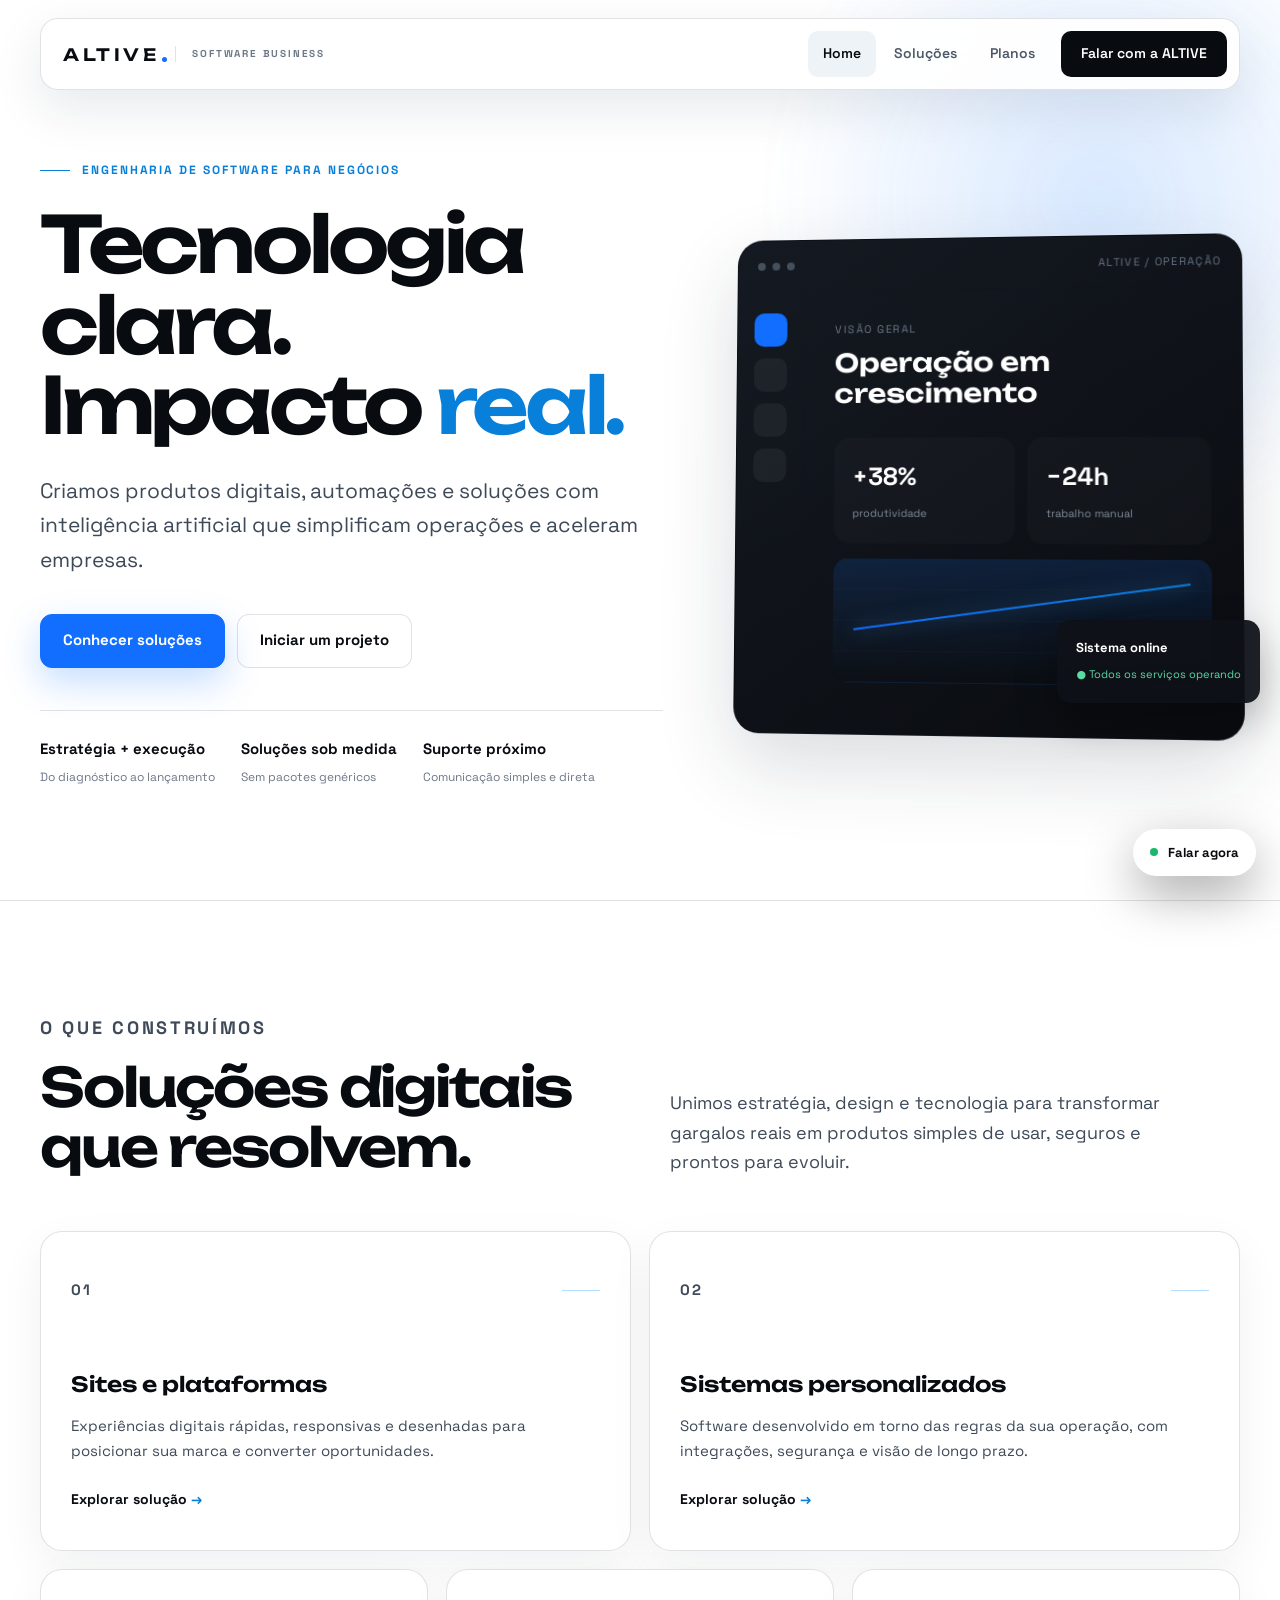
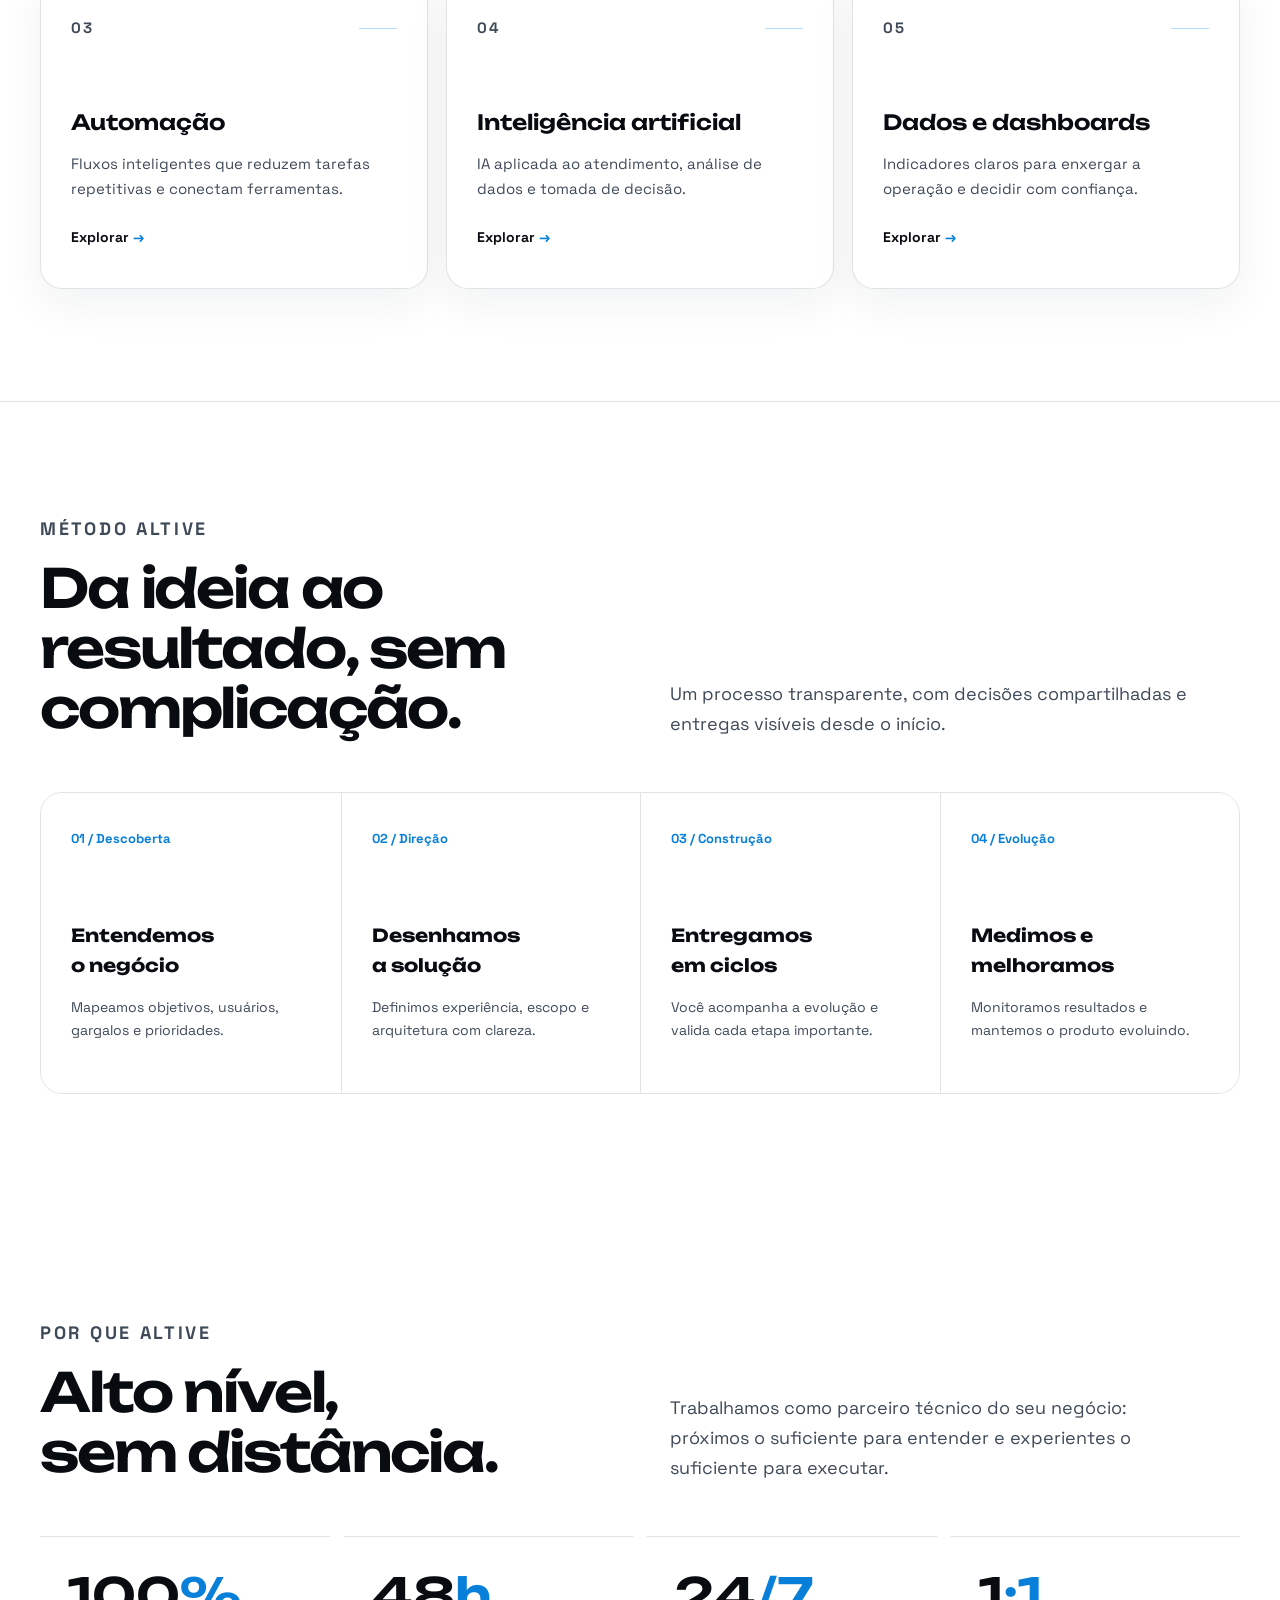
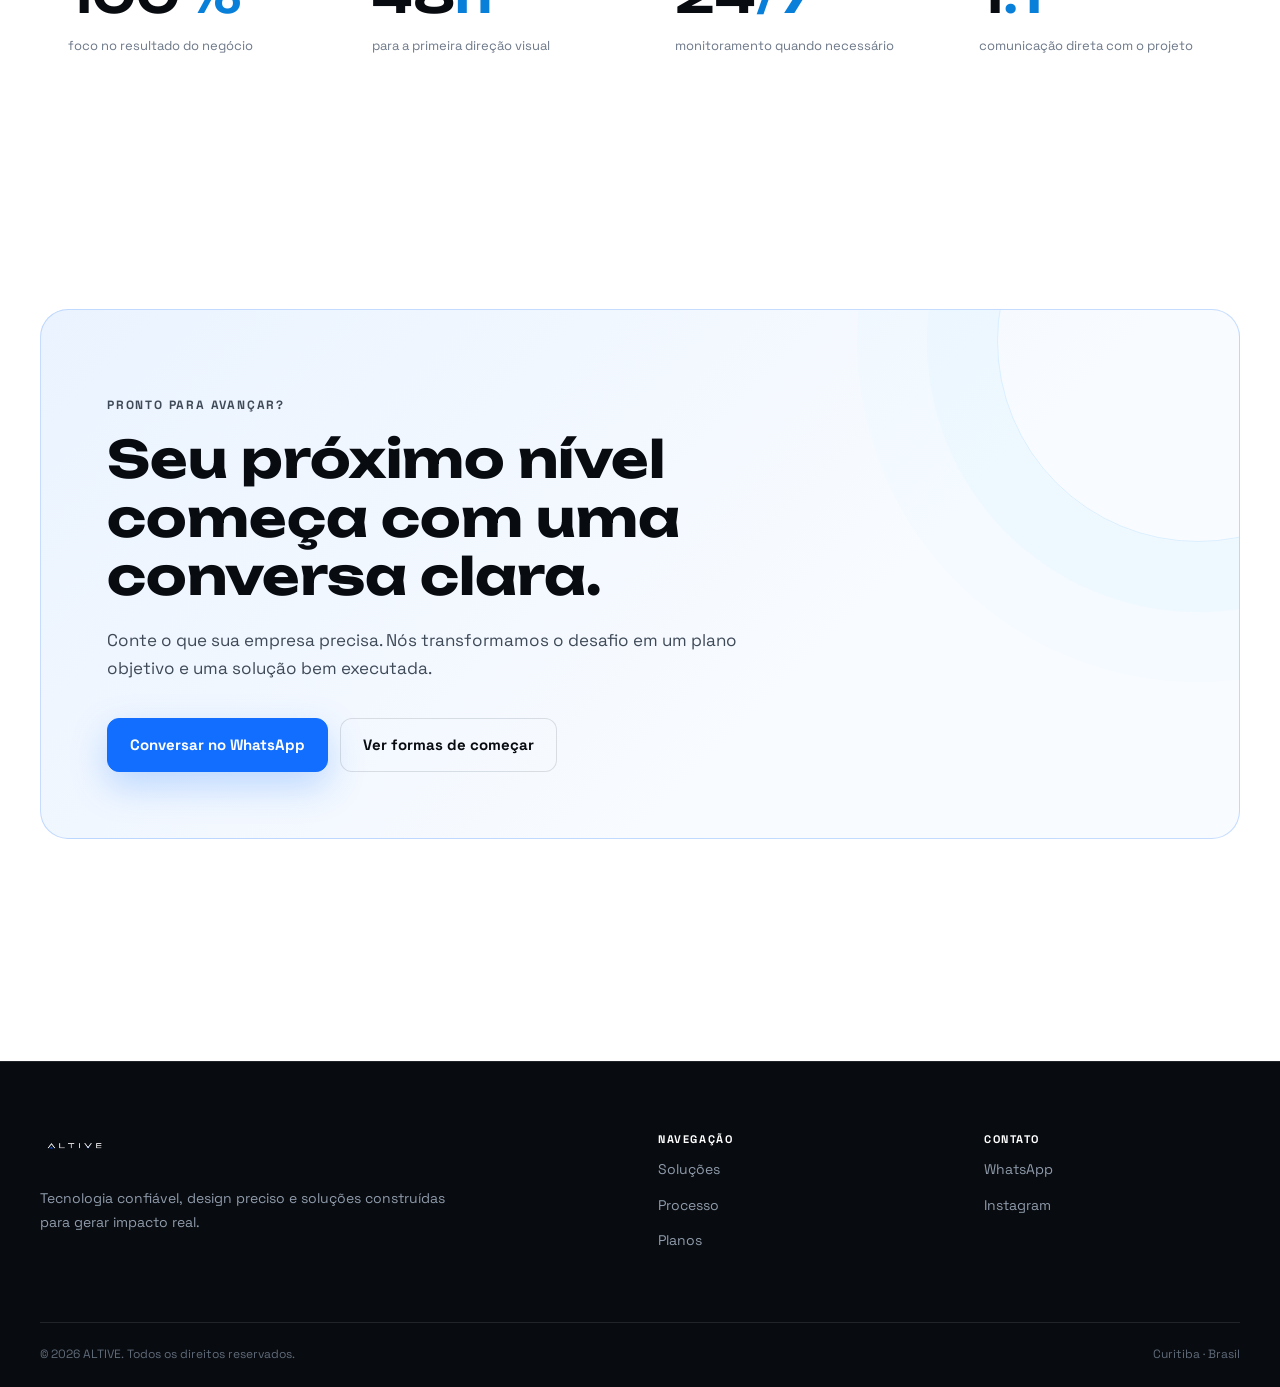
==== index.html @ 24f26767 "Redesign ALTIVE with a premium minimal interface" ====
<!doctype html>
<html lang="pt-BR">
<head>
  <meta charset="utf-8">
  <meta name="viewport" content="width=device-width,initial-scale=1">
  <meta name="description" content="A ALTIVE cria sites, sistemas, automações e soluções de inteligência artificial para empresas que querem crescer com tecnologia.">
  <title>ALTIVE — Tecnologia que eleva negócios</title>
  <link rel="canonical" href="https://altivetech.com.br/">
  <meta property="og:title" content="ALTIVE — Tecnologia que eleva negócios">
  <meta property="og:description" content="Software, automação e IA com estratégia, design e execução de alto nível.">
  <meta property="og:image" content="https://altivetech.com.br/assets/altive-mountain-hero.png">
  <link rel="icon" type="image/svg+xml" href="assets/favicon.svg?v=4">
  <link rel="preconnect" href="https://fonts.googleapis.com">
  <link rel="preconnect" href="https://fonts.gstatic.com" crossorigin>
  <link href="https://fonts.googleapis.com/css2?family=Unbounded:wght@500;600&family=Space+Grotesk:wght@400;500;600;700&display=swap" rel="stylesheet">
  <link rel="stylesheet" href="css/site.css">
</head>
<body>
  <header class="site-header">
    <div class="nav-shell container">
      <a class="logo" href="#topo" aria-label="ALTIVE — início"><span class="brand-mark">ALTIVE</span><small>Software business</small></a>
      <button class="menu-button" type="button" aria-label="Abrir menu" aria-expanded="false"><span></span><span></span></button>
      <nav class="nav-menu" aria-label="Menu principal">
        <a href="index.html" aria-current="page">Home</a><a href="solucoes.html">Soluções</a><a href="planos.html">Planos</a>
        <a class="nav-contact" href="https://wa.me/5541984801999?text=Ol%C3%A1%2C%20quero%20conhecer%20a%20ALTIVE." target="_blank" rel="noopener">Falar com a ALTIVE</a>
      </nav>
    </div>
  </header>

  <main id="topo">
    <section class="hero container">
      <div class="hero-copy reveal">
        <p class="kicker">Engenharia de software para negócios</p>
        <h1>Tecnologia clara.<br>Impacto <span>real.</span></h1>
        <p class="hero-lead">Criamos produtos digitais, automações e soluções com inteligência artificial que simplificam operações e aceleram empresas.</p>
        <div class="actions"><a class="button button-primary" href="#servicos">Conhecer soluções</a><a class="button button-secondary" href="https://wa.me/5541984801999?text=Ol%C3%A1%2C%20quero%20conversar%20sobre%20um%20projeto." target="_blank" rel="noopener">Iniciar um projeto</a></div>
        <div class="trust-row"><div class="trust-item"><strong>Estratégia + execução</strong><span>Do diagnóstico ao lançamento</span></div><div class="trust-item"><strong>Soluções sob medida</strong><span>Sem pacotes genéricos</span></div><div class="trust-item"><strong>Suporte próximo</strong><span>Comunicação simples e direta</span></div></div>
      </div>
      <div class="hero-visual reveal" aria-label="Representação de um sistema ALTIVE">
        <div class="product-window">
          <div class="window-top"><i></i><i></i><i></i><span>ALTIVE / OPERAÇÃO</span></div>
          <div class="window-body"><aside class="window-side"><i></i><i></i><i></i><i></i></aside><div class="window-main"><p class="mini-label">Visão geral</p><p class="mini-title">Operação em crescimento</p><div class="metric-grid"><div class="metric"><strong>+38%</strong><span>produtividade</span></div><div class="metric"><strong>−24h</strong><span>trabalho manual</span></div></div><div class="chart"></div></div></div>
        </div>
        <div class="floating-tag"><b>Sistema online</b><span>● Todos os serviços operando</span></div>
      </div>
    </section>

    <section class="section section-line" id="servicos"><div class="container">
      <div class="section-heading reveal"><div><p class="eyebrow">O que construímos</p><h2>Soluções digitais que resolvem.</h2></div><p>Unimos estratégia, design e tecnologia para transformar gargalos reais em produtos simples de usar, seguros e prontos para evoluir.</p></div>
      <div class="services">
        <article class="service-card wide reveal"><p class="card-number">01</p><h3>Sites e plataformas</h3><p>Experiências digitais rápidas, responsivas e desenhadas para posicionar sua marca e converter oportunidades.</p><a class="card-link" href="solucoes.html#web">Explorar solução</a></article>
        <article class="service-card wide reveal"><p class="card-number">02</p><h3>Sistemas personalizados</h3><p>Software desenvolvido em torno das regras da sua operação, com integrações, segurança e visão de longo prazo.</p><a class="card-link" href="solucoes.html#sistemas">Explorar solução</a></article>
        <article class="service-card reveal"><p class="card-number">03</p><h3>Automação</h3><p>Fluxos inteligentes que reduzem tarefas repetitivas e conectam ferramentas.</p><a class="card-link" href="solucoes.html#automacao">Explorar</a></article>
        <article class="service-card reveal"><p class="card-number">04</p><h3>Inteligência artificial</h3><p>IA aplicada ao atendimento, análise de dados e tomada de decisão.</p><a class="card-link" href="solucoes.html#ia">Explorar</a></article>
        <article class="service-card reveal"><p class="card-number">05</p><h3>Dados e dashboards</h3><p>Indicadores claros para enxergar a operação e decidir com confiança.</p><a class="card-link" href="solucoes.html#dados">Explorar</a></article>
      </div>
    </div></section>

    <section class="section section-line" id="processo"><div class="container">
      <div class="section-heading reveal"><div><p class="eyebrow">Método ALTIVE</p><h2>Da ideia ao resultado, sem complicação.</h2></div><p>Um processo transparente, com decisões compartilhadas e entregas visíveis desde o início.</p></div>
      <div class="process-grid reveal"><article class="process-step"><b>01 / Descoberta</b><h3>Entendemos o negócio</h3><p>Mapeamos objetivos, usuários, gargalos e prioridades.</p></article><article class="process-step"><b>02 / Direção</b><h3>Desenhamos a solução</h3><p>Definimos experiência, escopo e arquitetura com clareza.</p></article><article class="process-step"><b>03 / Construção</b><h3>Entregamos em ciclos</h3><p>Você acompanha a evolução e valida cada etapa importante.</p></article><article class="process-step"><b>04 / Evolução</b><h3>Medimos e melhoramos</h3><p>Monitoramos resultados e mantemos o produto evoluindo.</p></article></div>
    </div></section>

    <section class="section"><div class="container">
      <div class="section-heading reveal"><div><p class="eyebrow">Por que ALTIVE</p><h2>Alto nível, sem distância.</h2></div><p>Trabalhamos como parceiro técnico do seu negócio: próximos o suficiente para entender e experientes o suficiente para executar.</p></div>
      <div class="results reveal"><div class="result"><strong>100<span>%</span></strong><p>foco no resultado do negócio</p></div><div class="result"><strong>48<span>h</span></strong><p>para a primeira direção visual</p></div><div class="result"><strong>24<span>/7</span></strong><p>monitoramento quando necessário</p></div><div class="result"><strong>1<span>:1</span></strong><p>comunicação direta com o projeto</p></div></div>
    </div></section>

    <section class="section"><div class="container"><div class="cta reveal"><p class="eyebrow">Pronto para avançar?</p><h2>Seu próximo nível começa com uma conversa clara.</h2><p>Conte o que sua empresa precisa. Nós transformamos o desafio em um plano objetivo e uma solução bem executada.</p><div class="actions"><a class="button button-primary" href="https://wa.me/5541984801999?text=Ol%C3%A1%2C%20quero%20tirar%20um%20projeto%20do%20papel." target="_blank" rel="noopener">Conversar no WhatsApp</a><a class="button button-secondary" href="planos.html">Ver formas de começar</a></div></div></div></section>
  </main>

  <footer class="site-footer"><div class="container"><div class="footer-grid"><div class="footer-brand"><img src="assets/altive-wordmark-transparent.png" alt="ALTIVE"><p>Tecnologia confiável, design preciso e soluções construídas para gerar impacto real.</p></div><div class="footer-col"><h3>Navegação</h3><a href="#servicos">Soluções</a><a href="#processo">Processo</a><a href="planos.html">Planos</a></div><div class="footer-col"><h3>Contato</h3><a href="https://wa.me/5541984801999" target="_blank" rel="noopener">WhatsApp</a><a href="https://www.instagram.com/altivetech/" target="_blank" rel="noopener">Instagram</a></div></div><div class="footer-bottom"><span>© 2026 ALTIVE. Todos os direitos reservados.</span><span>Curitiba · Brasil</span></div></div></footer>
  <a class="whatsapp" href="https://wa.me/5541984801999" target="_blank" rel="noopener" aria-label="Falar com a ALTIVE no WhatsApp"><i></i><span>Falar agora</span></a>
  <script src="java/site.js"></script>
</body>
</html>
---- css/site.css ----
:root{
  --black:#ffffff;--ink:#f7f9fc;--panel:#f0f4f9;--panel-2:#e8eef6;
  --white:#080b10;--copy:#3f4a58;--muted:#6d7888;--blue:#126eff;--blue-2:#087fd9;
  --line:rgba(7,18,34,.12);--max:1200px;--radius:22px;--shadow:0 30px 80px rgba(23,38,58,.16)
}
*{box-sizing:border-box;margin:0;padding:0}html{scroll-behavior:smooth;scroll-padding-top:110px}
body{overflow-x:hidden;background:var(--black);color:var(--white);font-family:"Space Grotesk",system-ui,sans-serif;font-size:17px;line-height:1.65;-webkit-font-smoothing:antialiased}
a{color:inherit;text-decoration:none}button{font:inherit}img{max-width:100%}::selection{background:var(--blue);color:#fff}
.container{width:min(var(--max),calc(100% - 48px));margin-inline:auto}
.site-header{position:fixed;z-index:50;top:18px;left:0;right:0}
.nav-shell{display:flex;align-items:center;justify-content:space-between;min-height:72px;padding:10px 12px 10px 22px;border:1px solid var(--line);border-radius:18px;background:rgba(7,9,12,.82);box-shadow:0 18px 50px rgba(0,0,0,.25);backdrop-filter:blur(20px)}
.logo{display:flex;align-items:center;gap:16px}.logo img{width:auto;height:27px}.logo small{padding-left:16px;border-left:1px solid var(--line);color:var(--muted);font-size:10px;font-weight:700;letter-spacing:.18em;text-transform:uppercase}
.nav-menu{display:flex;align-items:center;gap:3px}.nav-menu a{padding:11px 15px;border-radius:10px;color:#c9d1dc;font-size:14px;font-weight:600}.nav-menu a:hover,.nav-menu a[aria-current=page]{background:rgba(255,255,255,.07);color:#fff}.nav-menu .nav-contact{margin-left:8px;padding-inline:20px;background:var(--white);color:#090b0e}.nav-menu .nav-contact:hover{background:#dfe8f2;color:#050608}
.menu-button{display:none;width:44px;height:44px;border:1px solid var(--line);border-radius:12px;background:transparent;color:#fff;cursor:pointer}.menu-button span{display:block;width:18px;height:1.5px;margin:5px auto;background:currentColor}
.hero{position:relative;display:grid;grid-template-columns:minmax(0,1.1fr) minmax(360px,.9fr);gap:68px;align-items:center;min-height:100svh;padding:150px 0 100px}
.hero::before{content:"";position:absolute;z-index:-2;width:720px;height:720px;top:-160px;right:-220px;border-radius:50%;background:radial-gradient(circle,rgba(22,119,255,.17),transparent 65%);filter:blur(18px)}
.hero-copy{max-width:760px}.kicker{display:flex;align-items:center;gap:12px;margin-bottom:24px;color:var(--blue-2);font-size:12px;font-weight:700;letter-spacing:.16em;text-transform:uppercase}.kicker::before{content:"";width:30px;height:1px;background:var(--blue-2)}
h1,h2,h3{font-family:"Unbounded","Space Grotesk",sans-serif;text-wrap:balance}h1{font-size:clamp(48px,6.1vw,84px);font-weight:600;line-height:1.03;letter-spacing:-.055em}h1 span{color:var(--blue-2)}
.hero-lead{max-width:650px;margin-top:28px;color:var(--copy);font-size:clamp(18px,1.7vw,21px);line-height:1.65}
.actions{display:flex;flex-wrap:wrap;gap:12px;margin-top:36px}.button{display:inline-flex;align-items:center;justify-content:center;min-height:54px;padding:13px 22px;border:1px solid var(--line);border-radius:12px;font-size:15px;font-weight:700;transition:.25s ease}.button-primary{border-color:var(--blue);background:var(--blue);color:#fff;box-shadow:0 14px 36px rgba(22,119,255,.25)}.button-primary:hover{transform:translateY(-2px);background:#2986ff}.button-secondary{background:rgba(255,255,255,.035)}.button-secondary:hover{border-color:rgba(255,255,255,.25);background:rgba(255,255,255,.07)}
.trust-row{display:flex;flex-wrap:wrap;gap:26px;margin-top:42px;padding-top:26px;border-top:1px solid var(--line)}.trust-item strong{display:block;color:#fff;font-size:15px}.trust-item span{color:var(--muted);font-size:12px}
.hero-visual{position:relative;min-height:520px}.product-window{position:absolute;inset:20px 0 0;border:1px solid var(--line);border-radius:26px;background:linear-gradient(145deg,#151a22,#090b0f);box-shadow:var(--shadow);overflow:hidden;transform:perspective(1100px) rotateY(-4deg) rotateX(2deg)}
.window-top{display:flex;align-items:center;gap:7px;height:52px;padding:0 20px;border-bottom:1px solid var(--line)}.window-top i{width:8px;height:8px;border-radius:50%;background:#46505d}.window-top span{margin-left:auto;color:#667282;font:11px "Space Grotesk",sans-serif;letter-spacing:.12em}
.window-body{display:grid;grid-template-columns:70px 1fr;height:calc(100% - 52px)}.window-side{padding:22px 17px;border-right:1px solid var(--line)}.window-side i{display:block;width:34px;height:34px;margin-bottom:12px;border-radius:10px;background:rgba(255,255,255,.05)}.window-side i:first-child{background:var(--blue)}
.window-main{padding:30px}.mini-label{color:var(--muted);font-size:11px;letter-spacing:.14em;text-transform:uppercase}.mini-title{max-width:260px;margin-top:10px;color:#fff;font:600 26px/1.2 "Unbounded",sans-serif}.metric-grid{display:grid;grid-template-columns:repeat(2,1fr);gap:12px;margin-top:28px}.metric{padding:18px;border:1px solid var(--line);border-radius:16px;background:rgba(255,255,255,.025)}.metric strong{display:block;font-size:25px}.metric span{color:var(--muted);font-size:11px}.chart{position:relative;height:125px;margin-top:14px;border:1px solid var(--line);border-radius:16px;background:linear-gradient(180deg,rgba(22,119,255,.16),transparent),repeating-linear-gradient(0deg,transparent 0 30px,rgba(255,255,255,.04) 31px)}.chart::after{content:"";position:absolute;left:20px;right:20px;top:57%;height:2px;background:linear-gradient(90deg,var(--blue),var(--blue-2));transform:skewY(-8deg);box-shadow:0 0 18px rgba(84,180,255,.6)}
.floating-tag{position:absolute;right:-20px;bottom:32px;padding:16px 18px;border:1px solid var(--line);border-radius:14px;background:rgba(15,18,24,.94);box-shadow:0 16px 40px rgba(0,0,0,.3)}.floating-tag b{display:block;font-size:13px}.floating-tag span{color:#58dca4;font-size:11px}
.section{padding:112px 0}.section-line{border-top:1px solid var(--line)}.section-heading{display:grid;grid-template-columns:1fr 1fr;gap:60px;align-items:end;margin-bottom:54px}.section-heading h2{font-size:clamp(34px,4.2vw,56px);font-weight:600;line-height:1.12;letter-spacing:-.04em}.section-heading p{max-width:520px;color:var(--copy);font-size:18px}.eyebrow{margin-bottom:14px;color:var(--blue-2);font-size:12px;font-weight:700;letter-spacing:.15em;text-transform:uppercase}
.services{display:grid;grid-template-columns:repeat(12,1fr);gap:18px}.service-card{grid-column:span 4;min-height:320px;padding:30px;border:1px solid var(--line);border-radius:var(--radius);background:var(--ink);transition:.25s ease}.service-card.wide{grid-column:span 6}.service-card:hover{transform:translateY(-5px);border-color:rgba(84,180,255,.4);background:var(--panel)}.card-number{display:flex;align-items:center;justify-content:space-between;color:var(--blue-2);font-size:12px;font-weight:700;letter-spacing:.13em}.card-number::after{content:"";width:38px;height:1px;background:rgba(84,180,255,.45)}.service-card h3{margin-top:68px;font-size:21px;font-weight:600;line-height:1.3}.service-card p{margin-top:16px;color:var(--copy);font-size:15px}.card-link{display:inline-block;margin-top:24px;color:#fff;font-size:14px;font-weight:700}.card-link::after{content:" →";color:var(--blue-2)}
.process-grid{display:grid;grid-template-columns:repeat(4,1fr);border:1px solid var(--line);border-radius:var(--radius);overflow:hidden}.process-step{min-height:300px;padding:30px;background:var(--ink)}.process-step+.process-step{border-left:1px solid var(--line)}.process-step b{color:var(--blue-2);font-size:13px}.process-step h3{margin-top:70px;font-size:18px}.process-step p{margin-top:15px;color:var(--copy);font-size:14px}
.results{display:grid;grid-template-columns:repeat(4,1fr);gap:14px}.result{padding:28px;border-top:1px solid var(--line)}.result strong{font:600 clamp(30px,4vw,48px) "Unbounded",sans-serif}.result strong span{color:var(--blue-2)}.result p{margin-top:10px;color:var(--muted);font-size:13px}
.cta{position:relative;overflow:hidden;padding:66px;border:1px solid rgba(84,180,255,.3);border-radius:28px;background:linear-gradient(135deg,#0d1b31,#0b0e14 65%)}.cta::after{content:"";position:absolute;width:400px;height:400px;right:-160px;top:-170px;border:1px solid rgba(84,180,255,.18);border-radius:50%;box-shadow:0 0 0 70px rgba(84,180,255,.035),0 0 0 140px rgba(84,180,255,.02)}.cta h2{position:relative;z-index:1;max-width:820px;font-size:clamp(34px,4vw,56px);line-height:1.15}.cta p{position:relative;z-index:1;max-width:650px;margin-top:20px;color:var(--copy)}.cta .actions{position:relative;z-index:1}
.page-hero{padding:180px 0 90px;border-bottom:1px solid var(--line)}.page-hero .page-grid{display:grid;grid-template-columns:1.25fr .75fr;gap:80px;align-items:end}.page-hero h1{font-size:clamp(46px,6vw,78px)}.page-hero p{max-width:720px;margin-top:26px;color:var(--copy);font-size:20px}.page-index{display:grid;grid-template-columns:repeat(3,1fr);gap:10px}.page-index a{padding:18px;border:1px solid var(--line);border-radius:14px;background:var(--ink);color:var(--copy);font-size:13px}.page-index a:hover{border-color:var(--blue);color:#fff}
.solution-block{display:grid;grid-template-columns:.8fr 1.2fr;gap:90px;padding:92px 0;border-bottom:1px solid var(--line)}.solution-block:nth-child(even){grid-template-columns:1.2fr .8fr}.solution-block:nth-child(even) .solution-meta{order:2}.solution-meta b{color:var(--blue-2);font-size:13px}.solution-meta h2{margin-top:18px;font-size:clamp(30px,3.5vw,46px);line-height:1.2}.solution-content>p{color:var(--copy);font-size:18px}.bullet-list{display:grid;gap:12px;margin-top:28px;list-style:none}.bullet-list li{position:relative;padding:15px 18px 15px 44px;border:1px solid var(--line);border-radius:12px;background:var(--ink);color:#d0d7e0;font-size:15px}.bullet-list li::before{content:"";position:absolute;left:18px;top:23px;width:8px;height:8px;border-radius:50%;background:var(--blue)}
.plans{display:grid;grid-template-columns:repeat(3,1fr);gap:18px;align-items:stretch}.plan{display:flex;flex-direction:column;padding:34px;border:1px solid var(--line);border-radius:24px;background:var(--ink)}.plan.featured{border-color:rgba(84,180,255,.55);background:linear-gradient(160deg,rgba(22,119,255,.18),var(--ink) 45%);box-shadow:0 28px 70px rgba(0,0,0,.28)}.plan-badge{align-self:flex-start;margin-bottom:26px;padding:6px 10px;border-radius:20px;background:var(--blue);font-size:10px;font-weight:700;letter-spacing:.1em;text-transform:uppercase}.plan-kicker{color:var(--blue-2);font-size:11px;font-weight:700;letter-spacing:.12em;text-transform:uppercase}.plan h2{margin-top:15px;font-size:28px}.plan>p{min-height:82px;margin-top:16px;color:var(--copy);font-size:15px}.plan ul{display:grid;gap:12px;margin:28px 0 34px;list-style:none}.plan li{padding-bottom:12px;border-bottom:1px solid rgba(255,255,255,.07);color:#d4dbe4;font-size:14px}.plan li::before{content:"✓";margin-right:10px;color:var(--blue-2)}.plan .button{margin-top:auto}
.faq{max-width:900px;margin-inline:auto}.faq details{border-bottom:1px solid var(--line)}.faq summary{padding:24px 0;color:#fff;font-weight:600;cursor:pointer;list-style:none}.faq summary::after{content:"+";float:right;color:var(--blue-2);font-size:22px}.faq details[open] summary::after{content:"−"}.faq details p{max-width:760px;padding:0 0 24px;color:var(--copy)}
.site-footer{margin-top:110px;border-top:1px solid var(--line);background:#07090c}.footer-grid{display:grid;grid-template-columns:1.5fr .7fr .7fr;gap:70px;padding:70px 0}.footer-brand img{height:27px;width:auto}.footer-brand p{max-width:420px;margin-top:20px;color:var(--muted);font-size:14px}.footer-col h3{font:700 11px "Space Grotesk",sans-serif;letter-spacing:.14em;text-transform:uppercase}.footer-col a{display:block;margin-top:12px;color:var(--muted);font-size:14px}.footer-col a:hover{color:#fff}.footer-bottom{display:flex;justify-content:space-between;padding:22px 0;border-top:1px solid var(--line);color:#606b79;font-size:12px}
.whatsapp{position:fixed;z-index:40;right:24px;bottom:24px;display:flex;align-items:center;gap:10px;padding:13px 17px;border-radius:999px;background:#fff;color:#07090c;font-size:13px;font-weight:700;box-shadow:0 18px 50px rgba(0,0,0,.35)}.whatsapp i{width:8px;height:8px;border-radius:50%;background:#19b86b}
.reveal{opacity:0;transform:translateY(18px);transition:.65s ease}.reveal.visible{opacity:1;transform:none}
@media(max-width:960px){.nav-menu{position:absolute;display:none;top:82px;left:24px;right:24px;flex-direction:column;align-items:stretch;padding:12px;border:1px solid var(--line);border-radius:16px;background:#090b0f}.nav-menu.open{display:flex}.nav-menu .nav-contact{margin:4px 0 0}.menu-button{display:block}.hero{grid-template-columns:1fr;gap:38px;padding-top:150px}.hero-visual{min-height:460px;max-width:620px;width:100%}.section-heading,.page-hero .page-grid{grid-template-columns:1fr;gap:28px}.service-card{grid-column:span 6}.process-grid{grid-template-columns:repeat(2,1fr)}.process-step:nth-child(3){border-left:0;border-top:1px solid var(--line)}.process-step:nth-child(4){border-top:1px solid var(--line)}.results{grid-template-columns:repeat(2,1fr)}.solution-block,.solution-block:nth-child(even){grid-template-columns:1fr;gap:36px}.solution-block:nth-child(even) .solution-meta{order:initial}.plans{grid-template-columns:1fr}.plan>p{min-height:0}.footer-grid{grid-template-columns:1fr 1fr}.footer-brand{grid-column:span 2}}
@media(max-width:620px){.container{width:calc(100% - 30px)}.site-header{top:10px}.nav-shell{min-height:64px;padding-left:16px}.logo small{display:none}.hero{min-height:auto;padding:125px 0 70px}.hero-visual{min-height:390px}.product-window{inset:0}.window-body{grid-template-columns:52px 1fr}.window-main{padding:22px 16px}.window-side{padding:16px 9px}.window-side i{width:32px}.mini-title{font-size:20px}.metric{padding:13px}.floating-tag{display:none}.section{padding:78px 0}.section-heading{margin-bottom:34px}.service-card,.service-card.wide{grid-column:span 12;min-height:280px;padding:24px}.service-card h3{margin-top:50px}.process-grid{grid-template-columns:1fr}.process-step+.process-step,.process-step:nth-child(3),.process-step:nth-child(4){border-left:0;border-top:1px solid var(--line)}.process-step{min-height:240px}.process-step h3{margin-top:44px}.results{grid-template-columns:1fr 1fr}.result{padding:20px 8px}.cta{padding:38px 25px}.actions{flex-direction:column}.actions .button{width:100%}.page-hero{padding:140px 0 70px}.page-index{grid-template-columns:1fr 1fr}.solution-block{padding:68px 0}.footer-grid{grid-template-columns:1fr;gap:40px}.footer-brand{grid-column:auto}.footer-bottom{gap:16px;flex-direction:column}.whatsapp{right:15px;bottom:15px}.whatsapp span{display:none}}
@media(prefers-reduced-motion:reduce){html{scroll-behavior:auto}.reveal{opacity:1;transform:none;transition:none}}

/* Light premium theme */
.nav-shell{background:rgba(255,255,255,.9);box-shadow:0 18px 50px rgba(23,38,58,.1)}
.nav-menu a{color:#4d5968}.nav-menu a:hover,.nav-menu a[aria-current=page]{background:#eef3f8;color:#080b10}
.nav-menu .nav-contact{background:#080b10;color:#fff}.nav-menu .nav-contact:hover{background:#1c2632;color:#fff}
.menu-button{color:#080b10}.trust-item strong{color:#080b10}
.service-card{background:#fff;box-shadow:0 16px 45px rgba(23,38,58,.06)}
.service-card:hover{border-color:rgba(18,110,255,.35);background:#fbfdff;box-shadow:0 22px 55px rgba(23,38,58,.1)}
.card-link{color:#080b10}.process-step{background:#fff}
.cta{border-color:rgba(18,110,255,.22);background:linear-gradient(135deg,#eaf3ff,#f8fbff 65%)}
.page-index a{background:#fff}.page-index a:hover{color:#080b10}
.bullet-list li{background:#fff;color:#293442}
.plan{background:#fff;box-shadow:0 16px 45px rgba(23,38,58,.06)}
.plan.featured{border-color:rgba(18,110,255,.42);background:linear-gradient(160deg,#eaf3ff,#fff 45%);box-shadow:0 28px 70px rgba(23,38,58,.12)}
.plan li{border-bottom-color:var(--line);color:#34404e}
.site-footer{border-top-color:rgba(255,255,255,.1);background:#080b10;color:#fff}
.footer-brand p,.footer-col a{color:#8f9baa}.footer-col a:hover{color:#fff}.footer-bottom{border-top-color:rgba(255,255,255,.1)}
.site-header .logo img{filter:brightness(0)}
.product-window,.product-window .metric strong,.floating-tag b{color:#fff}
.product-window .metric span{color:#7f8b9b}.plan-badge{color:#fff}
@media(max-width:960px){.nav-menu{background:#fff;box-shadow:0 20px 50px rgba(23,38,58,.14)}}

/* Brand signature and premium motion */
.brand-mark{position:relative;color:#080b10;font-family:"Unbounded",sans-serif;font-size:17px;font-weight:600;letter-spacing:.21em;line-height:1}
.brand-mark::after{content:"";position:absolute;width:5px;height:5px;right:-8px;bottom:1px;border-radius:50%;background:var(--blue)}
.hero::before{animation:glow-drift 9s ease-in-out infinite alternate}
.product-window{will-change:transform;animation:window-float 6s ease-in-out infinite}
.floating-tag{animation:tag-float 4.8s ease-in-out infinite .6s}
.chart::after{transform-origin:left center;animation:chart-breathe 3s ease-in-out infinite}
.service-card,.plan,.page-index a,.bullet-list li{position:relative;isolation:isolate;overflow:hidden}
.service-card::before,.plan::before{content:"";position:absolute;z-index:-1;inset:0;background:radial-gradient(340px circle at var(--pointer-x,50%) var(--pointer-y,0%),rgba(18,110,255,.11),transparent 58%);opacity:0;transition:opacity .35s ease}
.service-card:hover::before,.plan:hover::before{opacity:1}
.service-card::after,.plan::after{content:"";position:absolute;left:28px;right:28px;top:0;height:2px;background:linear-gradient(90deg,transparent,var(--blue),transparent);transform:scaleX(0);transition:transform .4s ease}
.service-card:hover::after,.plan:hover::after{transform:scaleX(1)}
.plan{transition:transform .28s ease,border-color .28s ease,box-shadow .28s ease}.plan:hover{transform:translateY(-7px);border-color:rgba(18,110,255,.32);box-shadow:0 24px 60px rgba(23,38,58,.12)}
.page-index a,.bullet-list li{transition:transform .22s ease,border-color .22s ease,box-shadow .22s ease}.page-index a:hover,.bullet-list li:hover{transform:translateY(-2px);box-shadow:0 12px 30px rgba(23,38,58,.07)}
.button{position:relative;overflow:hidden}.button::before{content:"";position:absolute;inset:0;background:linear-gradient(110deg,transparent 20%,rgba(255,255,255,.3) 45%,transparent 70%);transform:translateX(-130%);transition:transform .65s ease}.button:hover::before{transform:translateX(130%)}
@keyframes glow-drift{from{transform:translate3d(-2%,0,0) scale(.94);opacity:.72}to{transform:translate3d(4%,5%,0) scale(1.08);opacity:1}}
@keyframes window-float{0%,100%{transform:perspective(1100px) rotateY(-4deg) rotateX(2deg) translateY(0)}50%{transform:perspective(1100px) rotateY(-2deg) rotateX(1deg) translateY(-8px)}}
@keyframes tag-float{0%,100%{transform:translateY(0)}50%{transform:translateY(-7px)}}
@keyframes chart-breathe{0%,100%{opacity:.68;filter:saturate(.9)}50%{opacity:1;filter:saturate(1.3)}}
@media(prefers-reduced-motion:reduce){.hero::before,.product-window,.floating-tag,.chart::after{animation:none}.service-card,.plan,.page-index a,.bullet-list li{transform:none!important}}
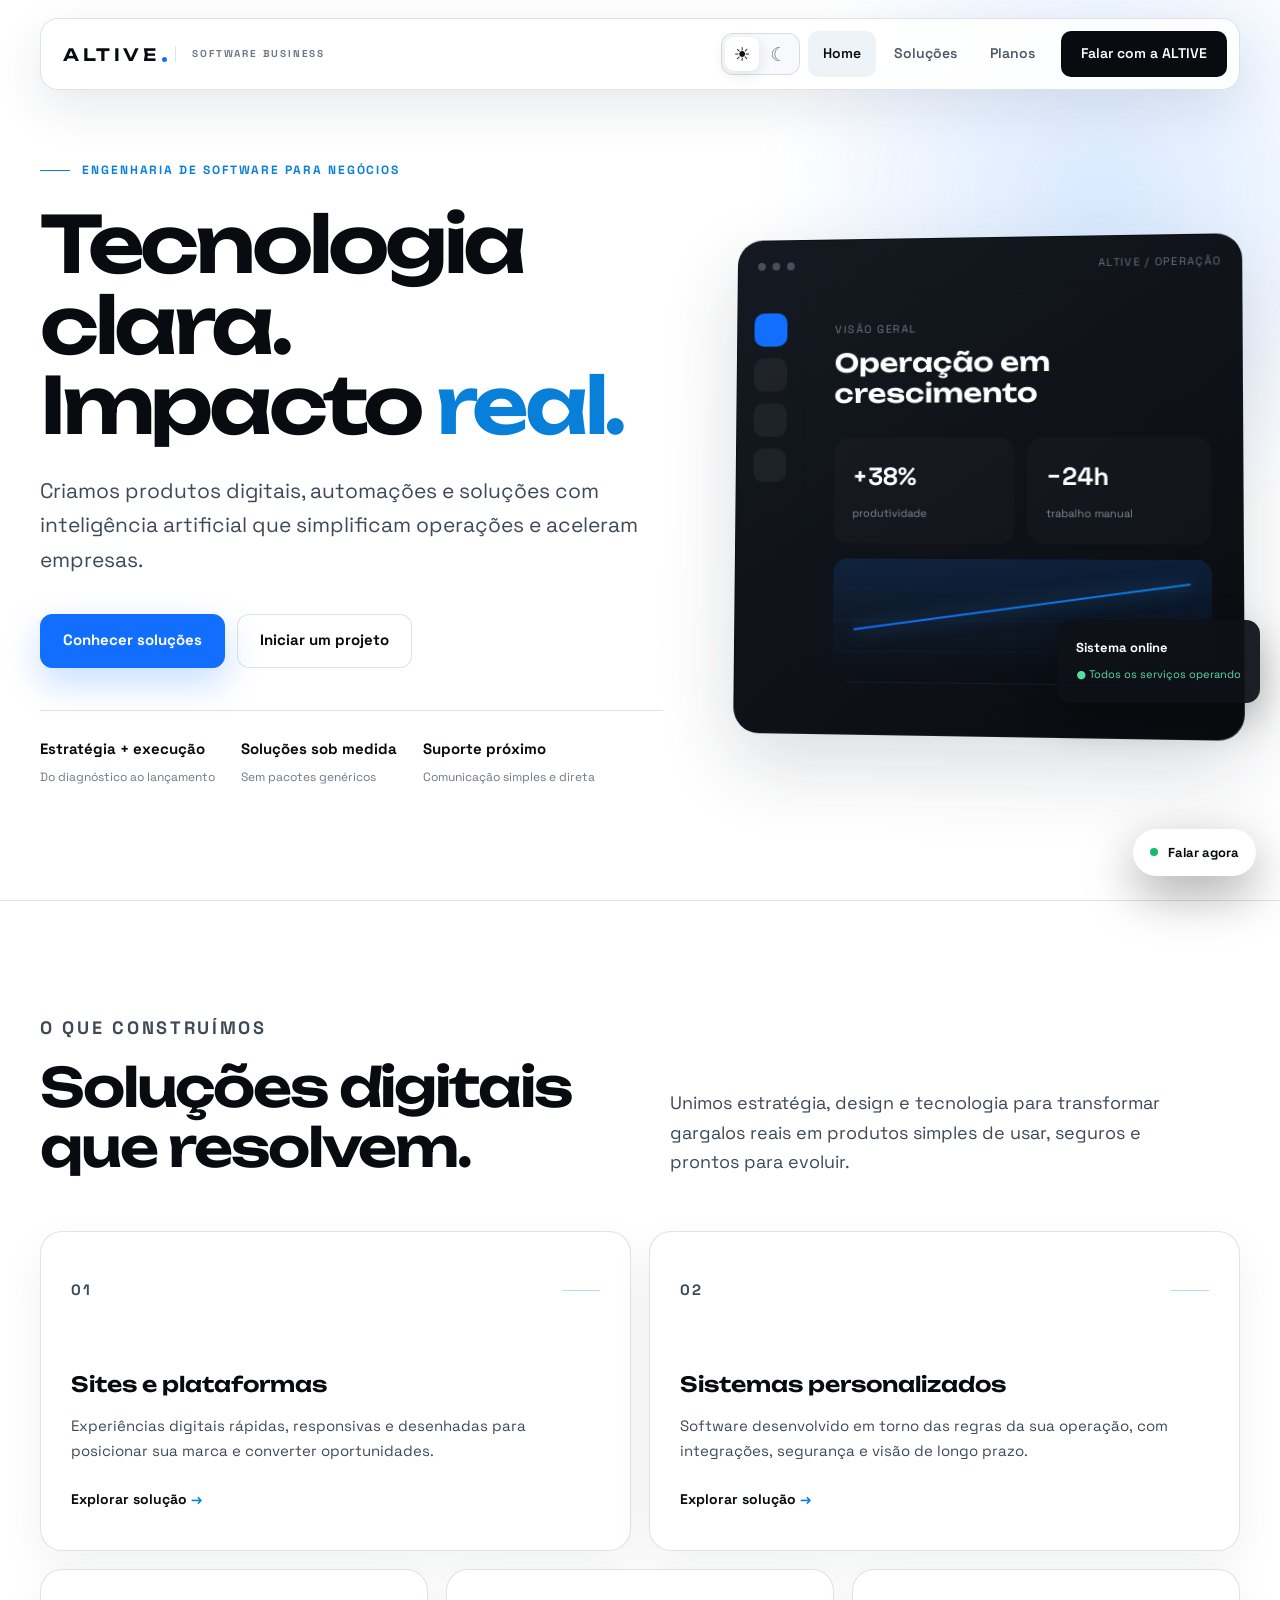
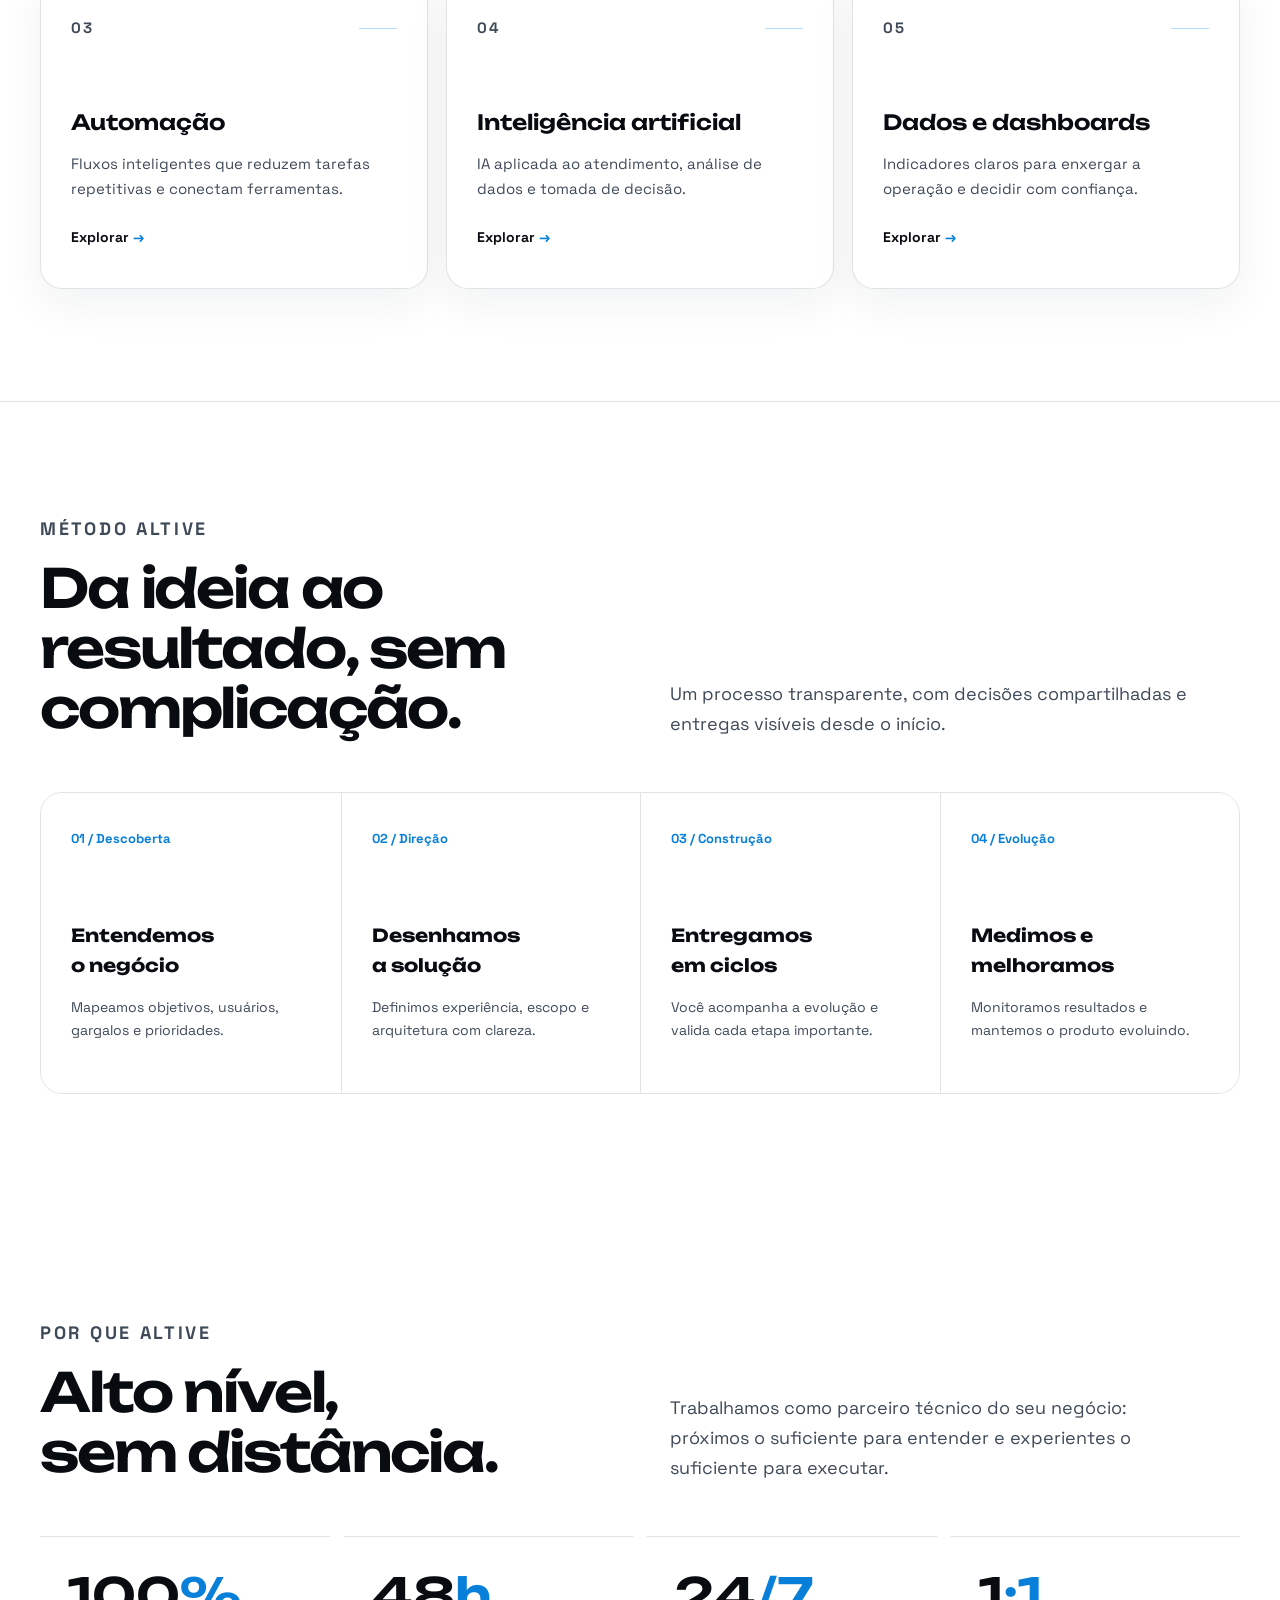
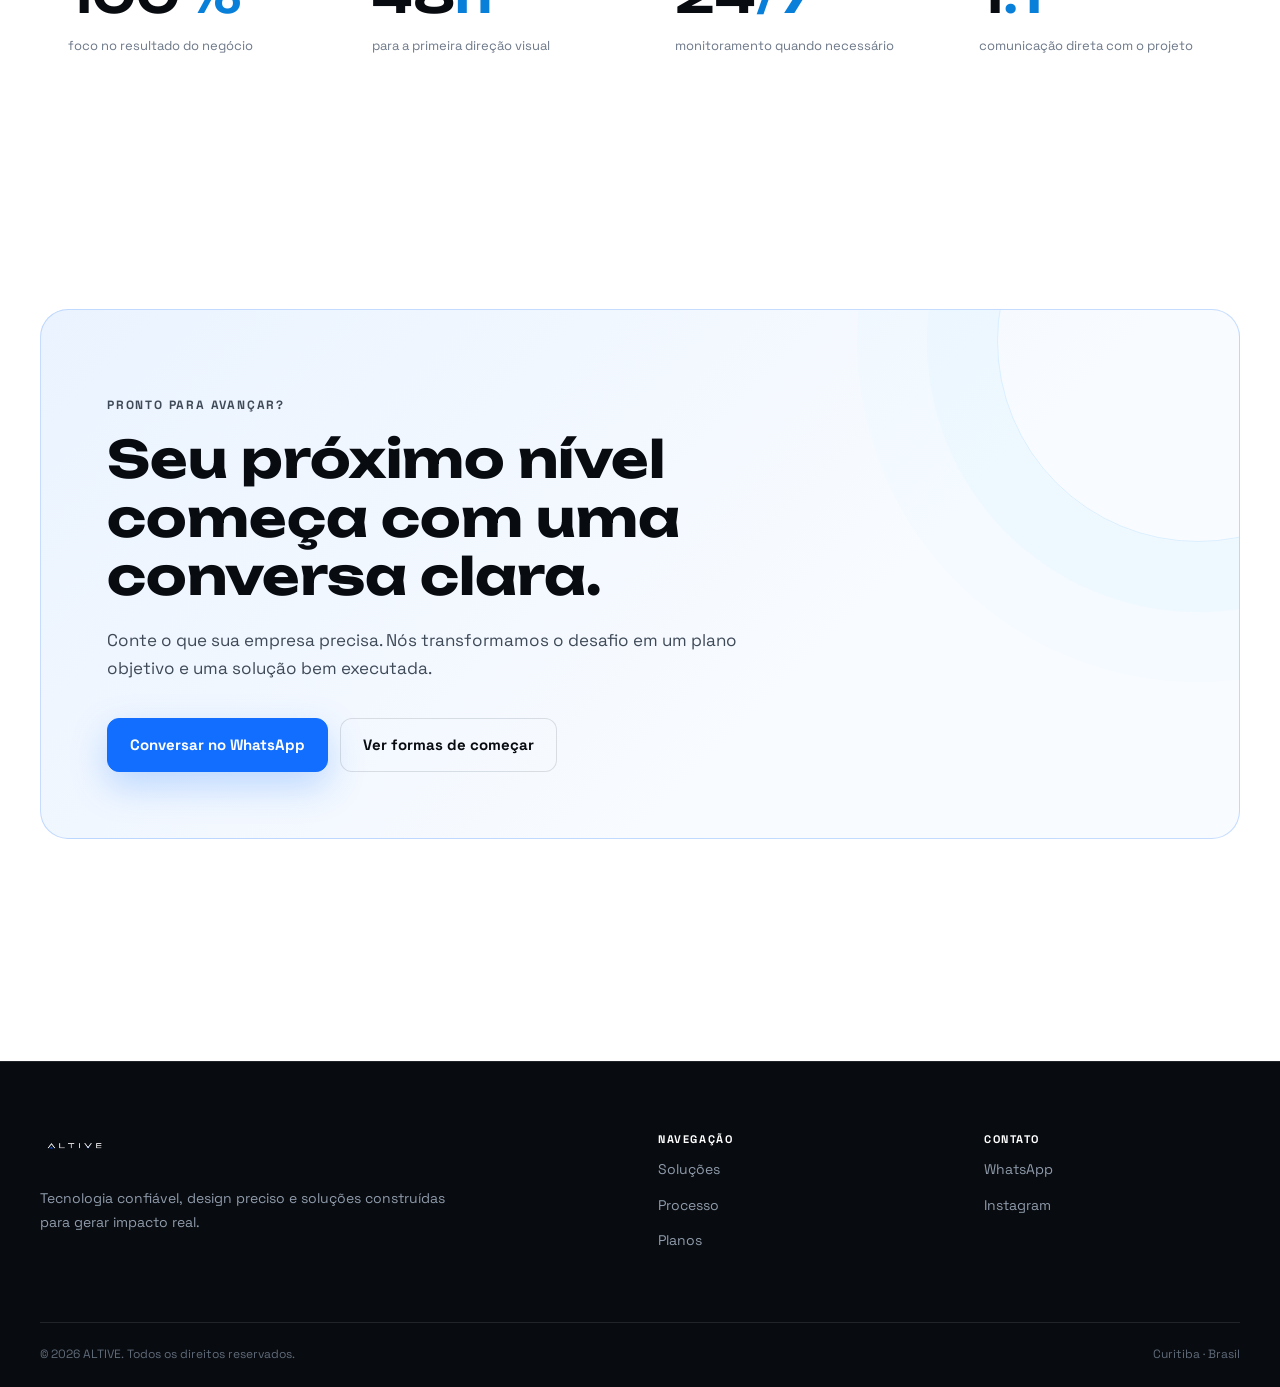
==== commit 5f1e6774: "Add persistent light and dark themes" ====
--- a/index.html
+++ b/index.html
@@ -19,6 +19,7 @@
   <header class="site-header">
     <div class="nav-shell container">
       <a class="logo" href="#topo" aria-label="ALTIVE — início"><span class="brand-mark">ALTIVE</span><small>Software business</small></a>
+      <div class="theme-switch" role="group" aria-label="Escolher aparência"><button type="button" data-theme-value="light" aria-label="Usar modo claro" title="Modo claro">☀</button><button type="button" data-theme-value="dark" aria-label="Usar modo escuro" title="Modo escuro">☾</button></div>
       <button class="menu-button" type="button" aria-label="Abrir menu" aria-expanded="false"><span></span><span></span></button>
       <nav class="nav-menu" aria-label="Menu principal">
         <a href="index.html" aria-current="page">Home</a><a href="solucoes.html">Soluções</a><a href="planos.html">Planos</a>
--- a/css/site.css
+++ b/css/site.css
@@ -81,3 +81,32 @@
 @keyframes tag-float{0%,100%{transform:translateY(0)}50%{transform:translateY(-7px)}}
 @keyframes chart-breathe{0%,100%{opacity:.68;filter:saturate(.9)}50%{opacity:1;filter:saturate(1.3)}}
 @media(prefers-reduced-motion:reduce){.hero::before,.product-window,.floating-tag,.chart::after{animation:none}.service-card,.plan,.page-index a,.bullet-list li{transform:none!important}}
+
+/* Light and dark appearance */
+.theme-switch{display:flex;align-items:center;gap:3px;margin-left:auto;margin-right:8px;padding:3px;border:1px solid var(--line);border-radius:12px;background:var(--ink)}
+.theme-switch button{display:grid;place-items:center;width:34px;height:34px;border:0;border-radius:9px;background:transparent;color:var(--muted);font-size:19px;line-height:1;cursor:pointer;transition:background .22s ease,color .22s ease,transform .22s ease}
+.theme-switch button:hover{color:var(--white);transform:translateY(-1px)}
+.theme-switch button[aria-pressed=true]{background:#fff;color:#0a0d12;box-shadow:0 4px 14px rgba(23,38,58,.1)}
+.nav-menu{margin-left:0}
+html[data-theme=dark]{--black:#050608;--ink:#0a0c10;--panel:#0f1218;--panel-2:#151a22;--white:#f8fafc;--copy:#b7c0cc;--muted:#7b8797;--blue:#2783ff;--blue-2:#60bdff;--line:rgba(255,255,255,.1);--shadow:0 30px 80px rgba(0,0,0,.35);color-scheme:dark}
+html[data-theme=dark] body{background:#050608}
+html[data-theme=dark] .nav-shell{background:rgba(7,9,12,.9);box-shadow:0 18px 50px rgba(0,0,0,.3)}
+html[data-theme=dark] .brand-mark{color:#f8fafc}
+html[data-theme=dark] .nav-menu a{color:#c7d0dc}
+html[data-theme=dark] .nav-menu a:hover,html[data-theme=dark] .nav-menu a[aria-current=page]{background:rgba(255,255,255,.08);color:#fff}
+html[data-theme=dark] .nav-menu .nav-contact{background:#fff;color:#080b10}
+html[data-theme=dark] .nav-menu .nav-contact:hover{background:#dfe8f2;color:#080b10}
+html[data-theme=dark] .menu-button{color:#fff}
+html[data-theme=dark] .theme-switch button[aria-pressed=true]{background:#202734;color:#fff;box-shadow:none}
+html[data-theme=dark] .trust-item strong,html[data-theme=dark] .card-link{color:#f8fafc}
+html[data-theme=dark] .service-card,html[data-theme=dark] .process-step,html[data-theme=dark] .page-index a,html[data-theme=dark] .bullet-list li,html[data-theme=dark] .plan{background:#0a0c10;box-shadow:none}
+html[data-theme=dark] .service-card:hover{background:#0f1218;box-shadow:0 24px 60px rgba(0,0,0,.24)}
+html[data-theme=dark] .bullet-list li,html[data-theme=dark] .plan li{color:#d4dbe4}
+html[data-theme=dark] .plan.featured{border-color:rgba(96,189,255,.5);background:linear-gradient(160deg,rgba(39,131,255,.2),#0a0c10 48%);box-shadow:0 28px 70px rgba(0,0,0,.24)}
+html[data-theme=dark] .cta{border-color:rgba(96,189,255,.28);background:linear-gradient(135deg,#0d1b31,#0b0e14 65%)}
+html[data-theme=dark] .whatsapp{background:#fff;color:#07090c}
+html[data-theme=dark] .site-footer{background:#030406}
+html[data-theme=dark] .footer-bottom{color:#687484}
+html[data-theme=dark] .page-index a:hover{color:#fff}
+@media(max-width:960px){html[data-theme=dark] .nav-menu{background:#090b0f;box-shadow:0 20px 50px rgba(0,0,0,.32)}}
+@media(max-width:620px){.theme-switch{margin-right:5px}.theme-switch button{width:31px;height:31px}.nav-shell{padding-right:8px}}
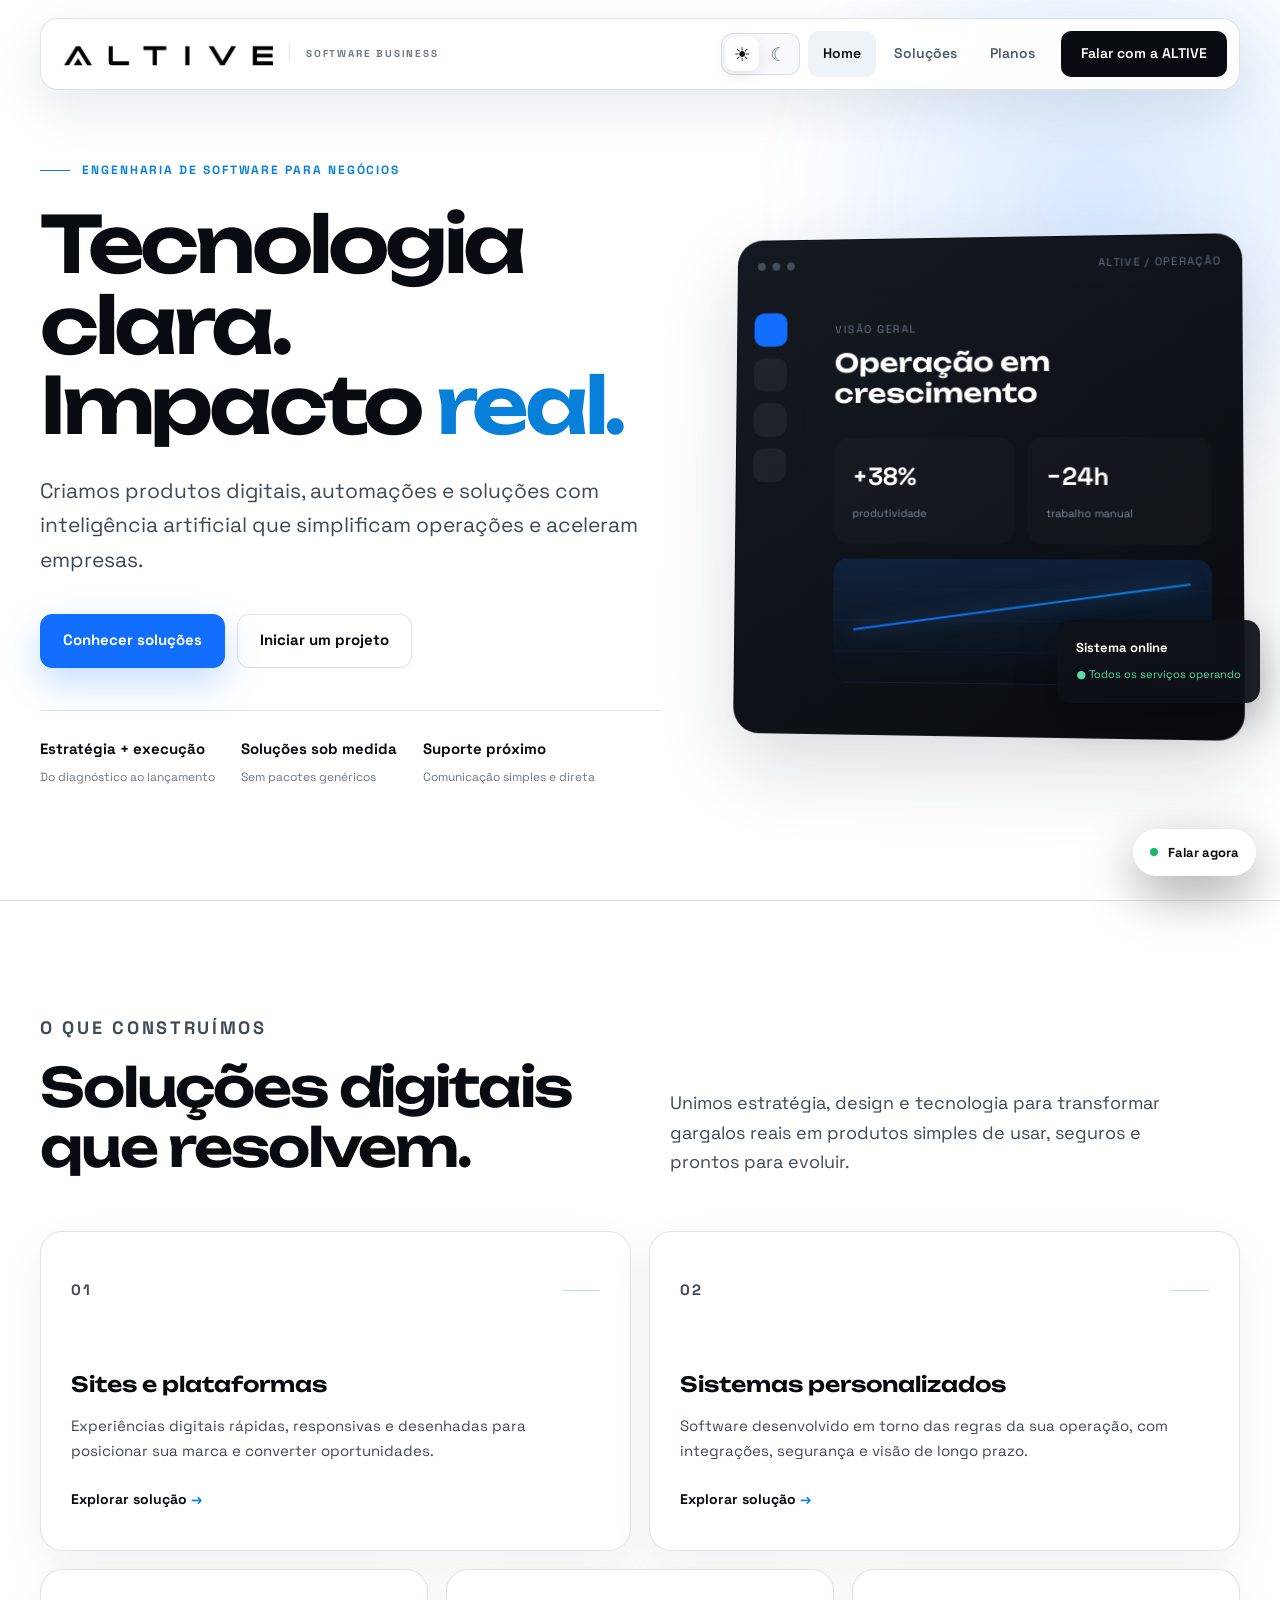
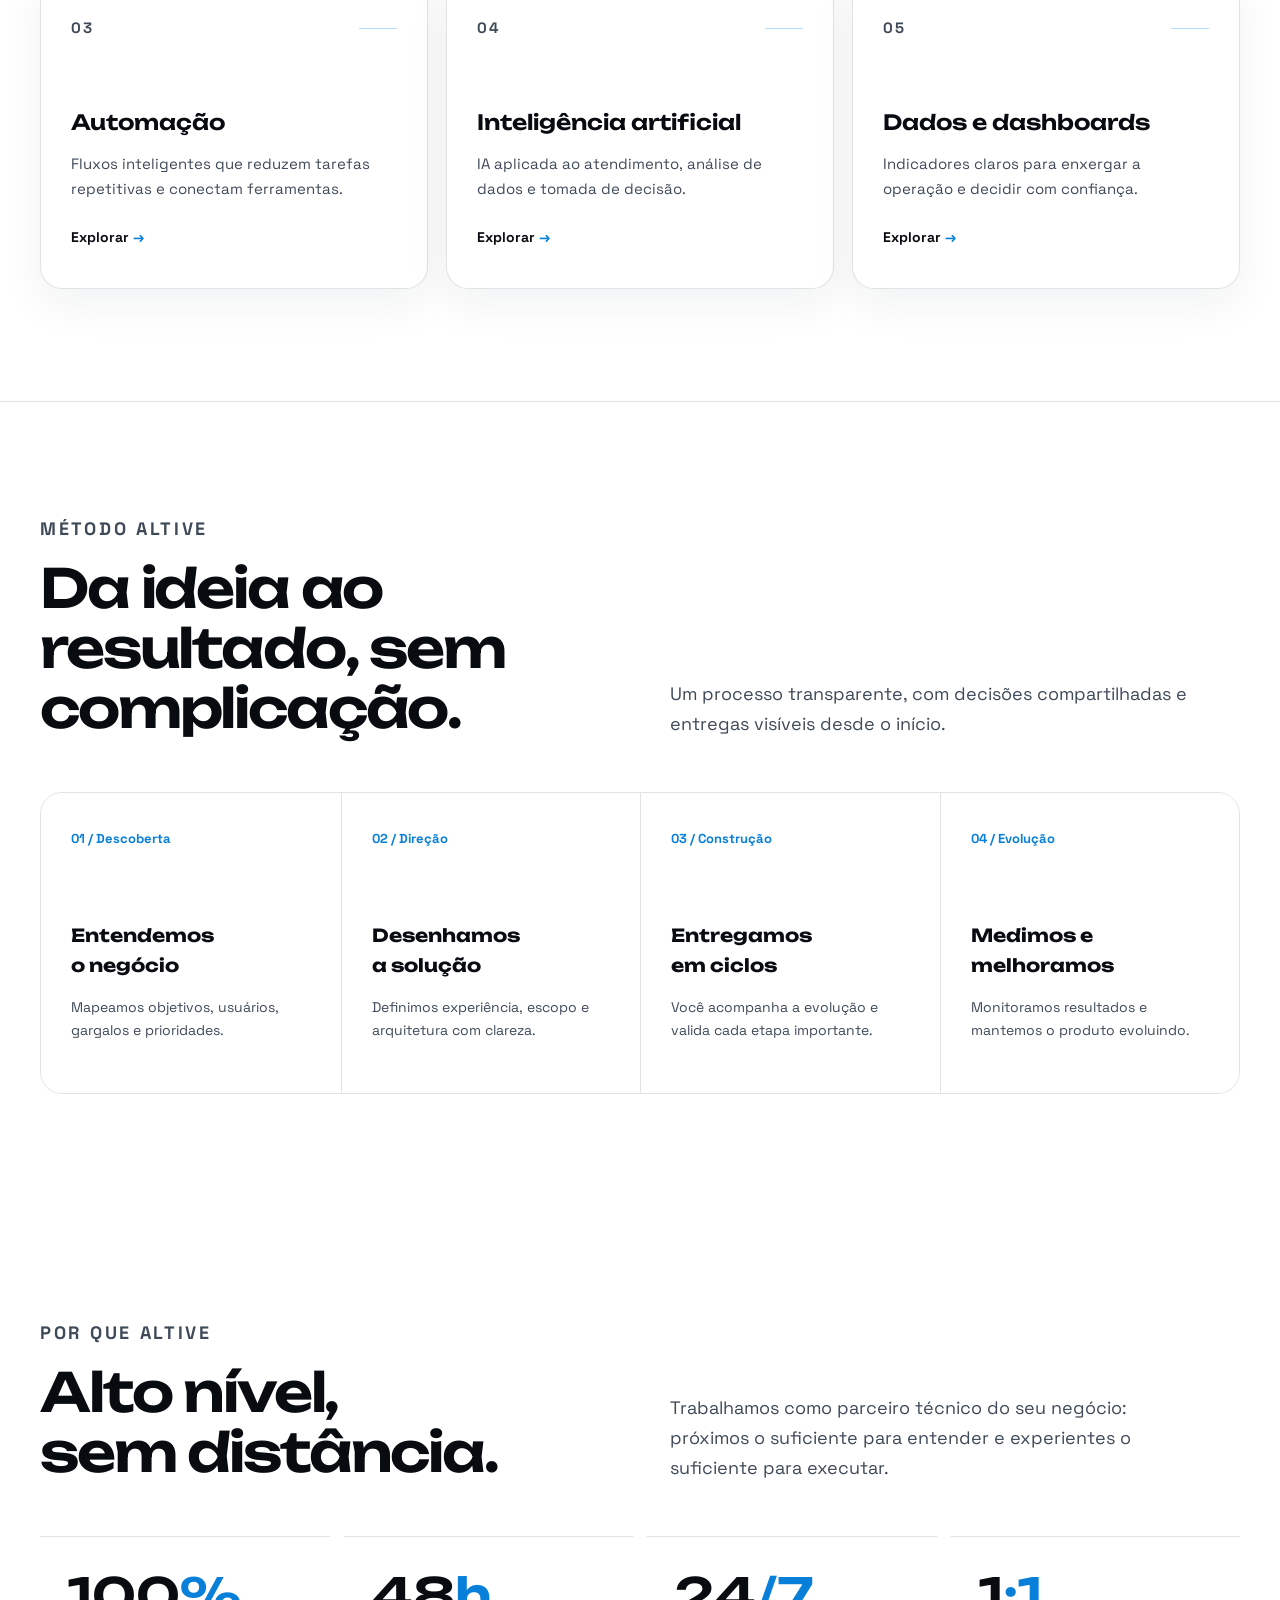
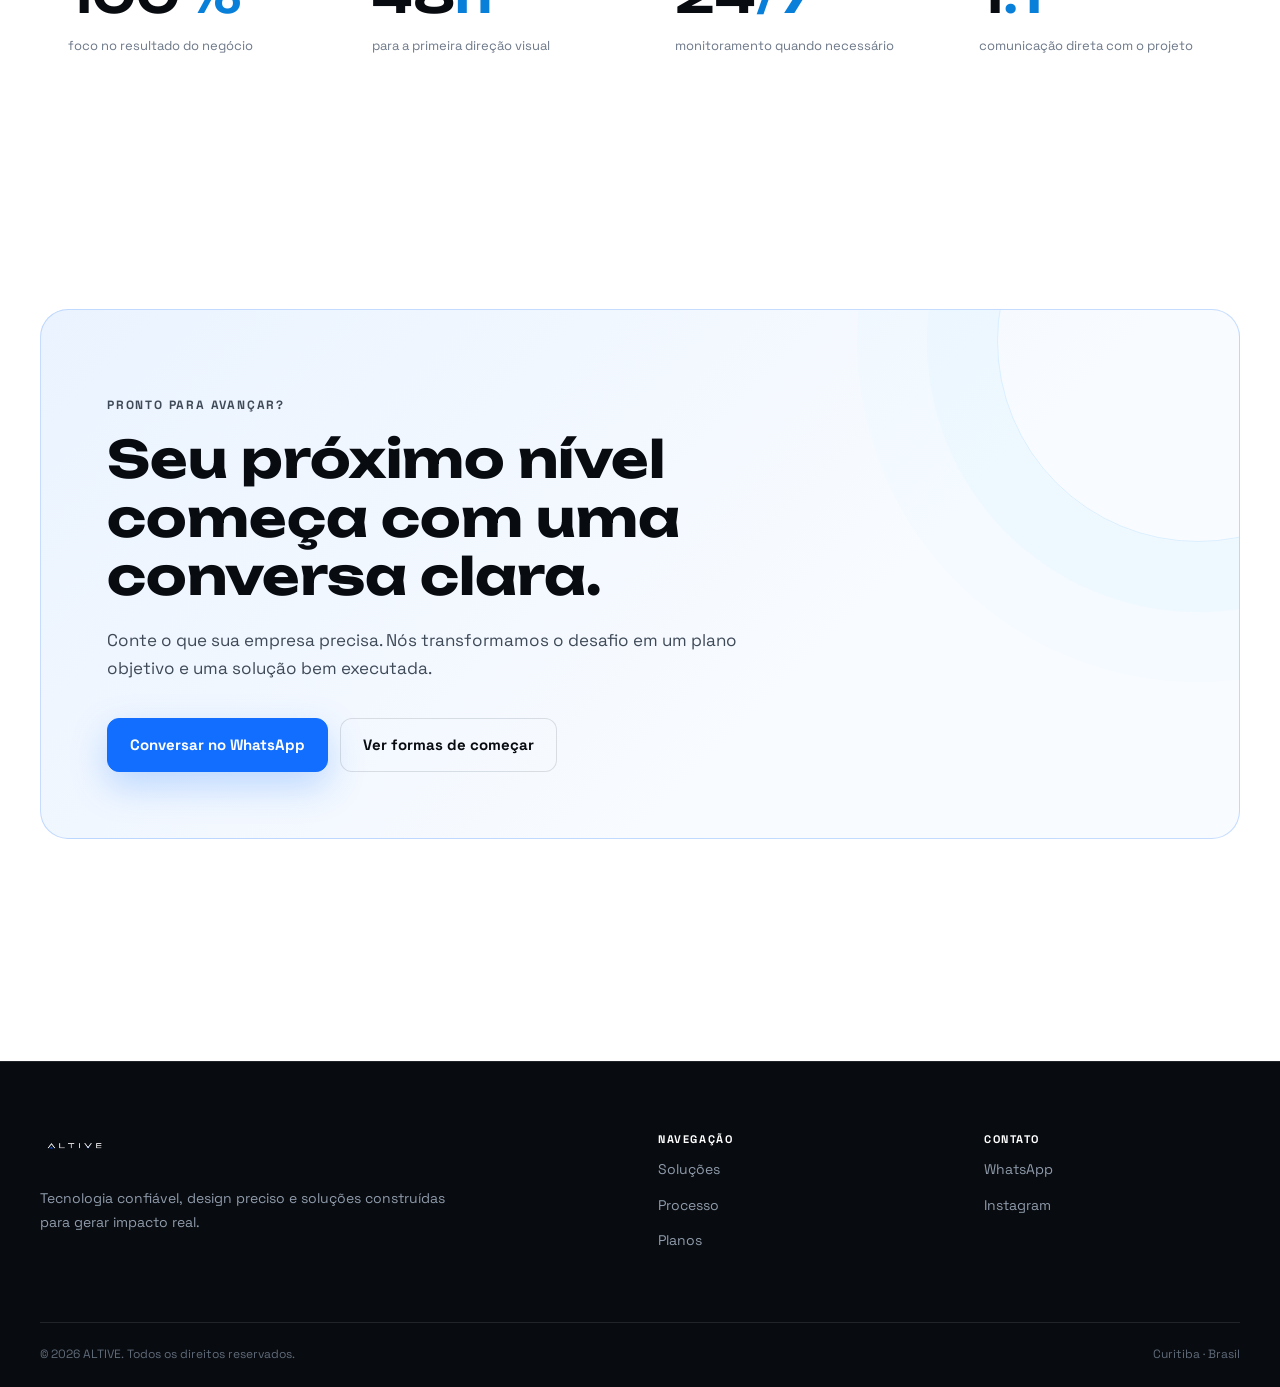
==== commit 994b0bfb: "Restore the official ALTIVE wordmark" ====
--- a/index.html
+++ b/index.html
@@ -18,7 +18,7 @@
 <body>
   <header class="site-header">
     <div class="nav-shell container">
-      <a class="logo" href="#topo" aria-label="ALTIVE — início"><span class="brand-mark">ALTIVE</span><small>Software business</small></a>
+      <a class="logo" href="#topo" aria-label="ALTIVE — início"><span class="official-wordmark" aria-hidden="true"><img src="assets/altive-logo-wordmark-black.png" alt=""></span><small>Software business</small></a>
       <div class="theme-switch" role="group" aria-label="Escolher aparência"><button type="button" data-theme-value="light" aria-label="Usar modo claro" title="Modo claro">☀</button><button type="button" data-theme-value="dark" aria-label="Usar modo escuro" title="Modo escuro">☾</button></div>
       <button class="menu-button" type="button" aria-label="Abrir menu" aria-expanded="false"><span></span><span></span></button>
       <nav class="nav-menu" aria-label="Menu principal">
--- a/css/site.css
+++ b/css/site.css
@@ -32,7 +32,7 @@
 .page-hero{padding:180px 0 90px;border-bottom:1px solid var(--line)}.page-hero .page-grid{display:grid;grid-template-columns:1.25fr .75fr;gap:80px;align-items:end}.page-hero h1{font-size:clamp(46px,6vw,78px)}.page-hero p{max-width:720px;margin-top:26px;color:var(--copy);font-size:20px}.page-index{display:grid;grid-template-columns:repeat(3,1fr);gap:10px}.page-index a{padding:18px;border:1px solid var(--line);border-radius:14px;background:var(--ink);color:var(--copy);font-size:13px}.page-index a:hover{border-color:var(--blue);color:#fff}
 .solution-block{display:grid;grid-template-columns:.8fr 1.2fr;gap:90px;padding:92px 0;border-bottom:1px solid var(--line)}.solution-block:nth-child(even){grid-template-columns:1.2fr .8fr}.solution-block:nth-child(even) .solution-meta{order:2}.solution-meta b{color:var(--blue-2);font-size:13px}.solution-meta h2{margin-top:18px;font-size:clamp(30px,3.5vw,46px);line-height:1.2}.solution-content>p{color:var(--copy);font-size:18px}.bullet-list{display:grid;gap:12px;margin-top:28px;list-style:none}.bullet-list li{position:relative;padding:15px 18px 15px 44px;border:1px solid var(--line);border-radius:12px;background:var(--ink);color:#d0d7e0;font-size:15px}.bullet-list li::before{content:"";position:absolute;left:18px;top:23px;width:8px;height:8px;border-radius:50%;background:var(--blue)}
 .plans{display:grid;grid-template-columns:repeat(3,1fr);gap:18px;align-items:stretch}.plan{display:flex;flex-direction:column;padding:34px;border:1px solid var(--line);border-radius:24px;background:var(--ink)}.plan.featured{border-color:rgba(84,180,255,.55);background:linear-gradient(160deg,rgba(22,119,255,.18),var(--ink) 45%);box-shadow:0 28px 70px rgba(0,0,0,.28)}.plan-badge{align-self:flex-start;margin-bottom:26px;padding:6px 10px;border-radius:20px;background:var(--blue);font-size:10px;font-weight:700;letter-spacing:.1em;text-transform:uppercase}.plan-kicker{color:var(--blue-2);font-size:11px;font-weight:700;letter-spacing:.12em;text-transform:uppercase}.plan h2{margin-top:15px;font-size:28px}.plan>p{min-height:82px;margin-top:16px;color:var(--copy);font-size:15px}.plan ul{display:grid;gap:12px;margin:28px 0 34px;list-style:none}.plan li{padding-bottom:12px;border-bottom:1px solid rgba(255,255,255,.07);color:#d4dbe4;font-size:14px}.plan li::before{content:"✓";margin-right:10px;color:var(--blue-2)}.plan .button{margin-top:auto}
-.faq{max-width:900px;margin-inline:auto}.faq details{border-bottom:1px solid var(--line)}.faq summary{padding:24px 0;color:#fff;font-weight:600;cursor:pointer;list-style:none}.faq summary::after{content:"+";float:right;color:var(--blue-2);font-size:22px}.faq details[open] summary::after{content:"−"}.faq details p{max-width:760px;padding:0 0 24px;color:var(--copy)}
+.faq{max-width:900px;margin-inline:auto}.faq details{border-bottom:1px solid var(--line)}.faq summary{padding:24px 0;color:var(--white);font-weight:600;cursor:pointer;list-style:none}.faq summary::after{content:"+";float:right;color:var(--blue-2);font-size:22px}.faq details[open] summary::after{content:"−"}.faq details p{max-width:760px;padding:0 0 24px;color:var(--copy)}
 .site-footer{margin-top:110px;border-top:1px solid var(--line);background:#07090c}.footer-grid{display:grid;grid-template-columns:1.5fr .7fr .7fr;gap:70px;padding:70px 0}.footer-brand img{height:27px;width:auto}.footer-brand p{max-width:420px;margin-top:20px;color:var(--muted);font-size:14px}.footer-col h3{font:700 11px "Space Grotesk",sans-serif;letter-spacing:.14em;text-transform:uppercase}.footer-col a{display:block;margin-top:12px;color:var(--muted);font-size:14px}.footer-col a:hover{color:#fff}.footer-bottom{display:flex;justify-content:space-between;padding:22px 0;border-top:1px solid var(--line);color:#606b79;font-size:12px}
 .whatsapp{position:fixed;z-index:40;right:24px;bottom:24px;display:flex;align-items:center;gap:10px;padding:13px 17px;border-radius:999px;background:#fff;color:#07090c;font-size:13px;font-weight:700;box-shadow:0 18px 50px rgba(0,0,0,.35)}.whatsapp i{width:8px;height:8px;border-radius:50%;background:#19b86b}
 .reveal{opacity:0;transform:translateY(18px);transition:.65s ease}.reveal.visible{opacity:1;transform:none}
@@ -45,6 +45,7 @@
 .nav-menu a{color:#4d5968}.nav-menu a:hover,.nav-menu a[aria-current=page]{background:#eef3f8;color:#080b10}
 .nav-menu .nav-contact{background:#080b10;color:#fff}.nav-menu .nav-contact:hover{background:#1c2632;color:#fff}
 .menu-button{color:#080b10}.trust-item strong{color:#080b10}
+.button-secondary:hover{border-color:rgba(7,18,34,.22);background:#f2f5f9}
 .service-card{background:#fff;box-shadow:0 16px 45px rgba(23,38,58,.06)}
 .service-card:hover{border-color:rgba(18,110,255,.35);background:#fbfdff;box-shadow:0 22px 55px rgba(23,38,58,.1)}
 .card-link{color:#080b10}.process-step{background:#fff}
@@ -62,8 +63,8 @@
 @media(max-width:960px){.nav-menu{background:#fff;box-shadow:0 20px 50px rgba(23,38,58,.14)}}
 
 /* Brand signature and premium motion */
-.brand-mark{position:relative;color:#080b10;font-family:"Unbounded",sans-serif;font-size:17px;font-weight:600;letter-spacing:.21em;line-height:1}
-.brand-mark::after{content:"";position:absolute;width:5px;height:5px;right:-8px;bottom:1px;border-radius:50%;background:var(--blue)}
+.official-wordmark{position:relative;display:block;flex:0 0 auto;width:210px;height:28px;overflow:hidden}
+.official-wordmark img{position:absolute;width:245px;max-width:none;height:auto;left:50%;top:50%;transform:translate(-50%,-50%);filter:brightness(0)}
 .hero::before{animation:glow-drift 9s ease-in-out infinite alternate}
 .product-window{will-change:transform;animation:window-float 6s ease-in-out infinite}
 .floating-tag{animation:tag-float 4.8s ease-in-out infinite .6s}
@@ -91,7 +92,7 @@
 html[data-theme=dark]{--black:#050608;--ink:#0a0c10;--panel:#0f1218;--panel-2:#151a22;--white:#f8fafc;--copy:#b7c0cc;--muted:#7b8797;--blue:#2783ff;--blue-2:#60bdff;--line:rgba(255,255,255,.1);--shadow:0 30px 80px rgba(0,0,0,.35);color-scheme:dark}
 html[data-theme=dark] body{background:#050608}
 html[data-theme=dark] .nav-shell{background:rgba(7,9,12,.9);box-shadow:0 18px 50px rgba(0,0,0,.3)}
-html[data-theme=dark] .brand-mark{color:#f8fafc}
+html[data-theme=dark] .official-wordmark img{filter:brightness(0) invert(1)}
 html[data-theme=dark] .nav-menu a{color:#c7d0dc}
 html[data-theme=dark] .nav-menu a:hover,html[data-theme=dark] .nav-menu a[aria-current=page]{background:rgba(255,255,255,.08);color:#fff}
 html[data-theme=dark] .nav-menu .nav-contact{background:#fff;color:#080b10}
@@ -108,5 +109,6 @@
 html[data-theme=dark] .site-footer{background:#030406}
 html[data-theme=dark] .footer-bottom{color:#687484}
 html[data-theme=dark] .page-index a:hover{color:#fff}
+html[data-theme=dark] .button-secondary:hover{border-color:rgba(255,255,255,.25);background:rgba(255,255,255,.07)}
 @media(max-width:960px){html[data-theme=dark] .nav-menu{background:#090b0f;box-shadow:0 20px 50px rgba(0,0,0,.32)}}
-@media(max-width:620px){.theme-switch{margin-right:5px}.theme-switch button{width:31px;height:31px}.nav-shell{padding-right:8px}}
+@media(max-width:620px){.official-wordmark{width:140px;height:25px}.official-wordmark img{width:165px}.theme-switch{margin-right:5px}.theme-switch button{width:31px;height:31px}.nav-shell{padding-right:8px}}
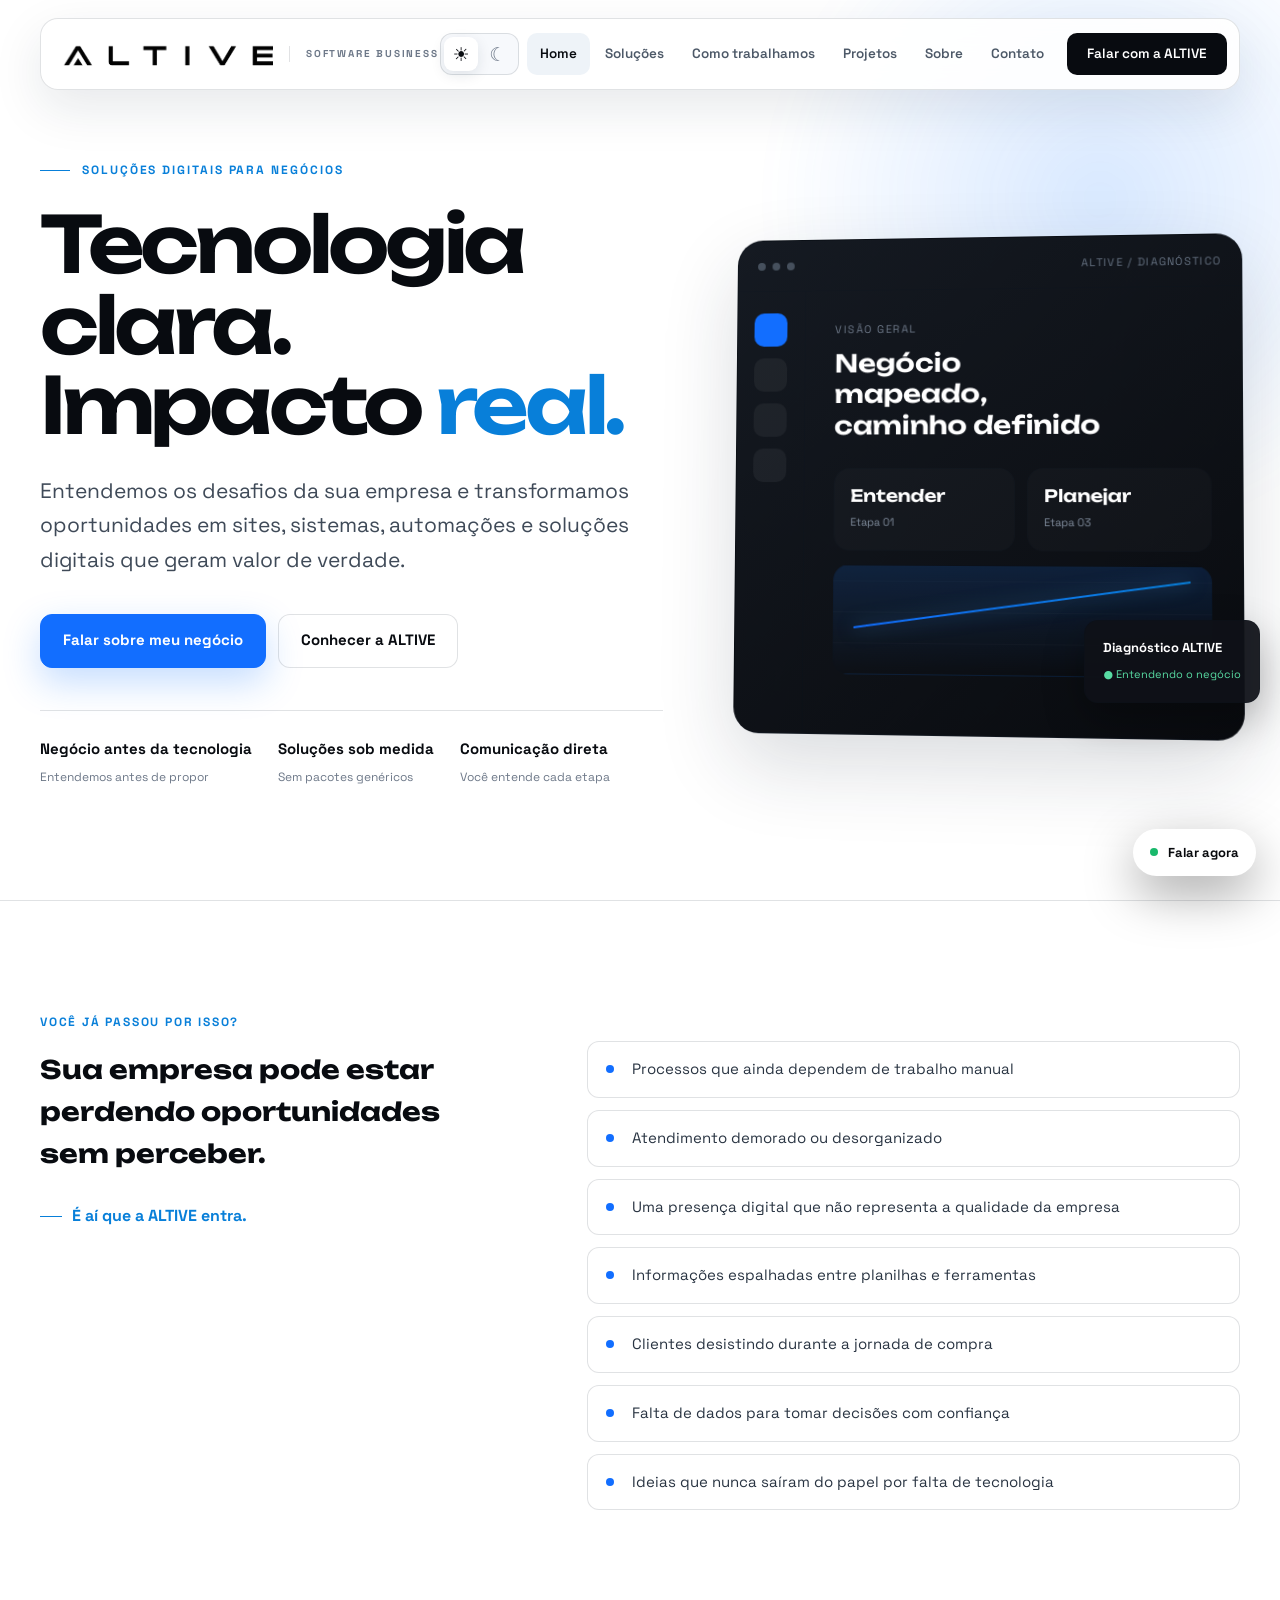
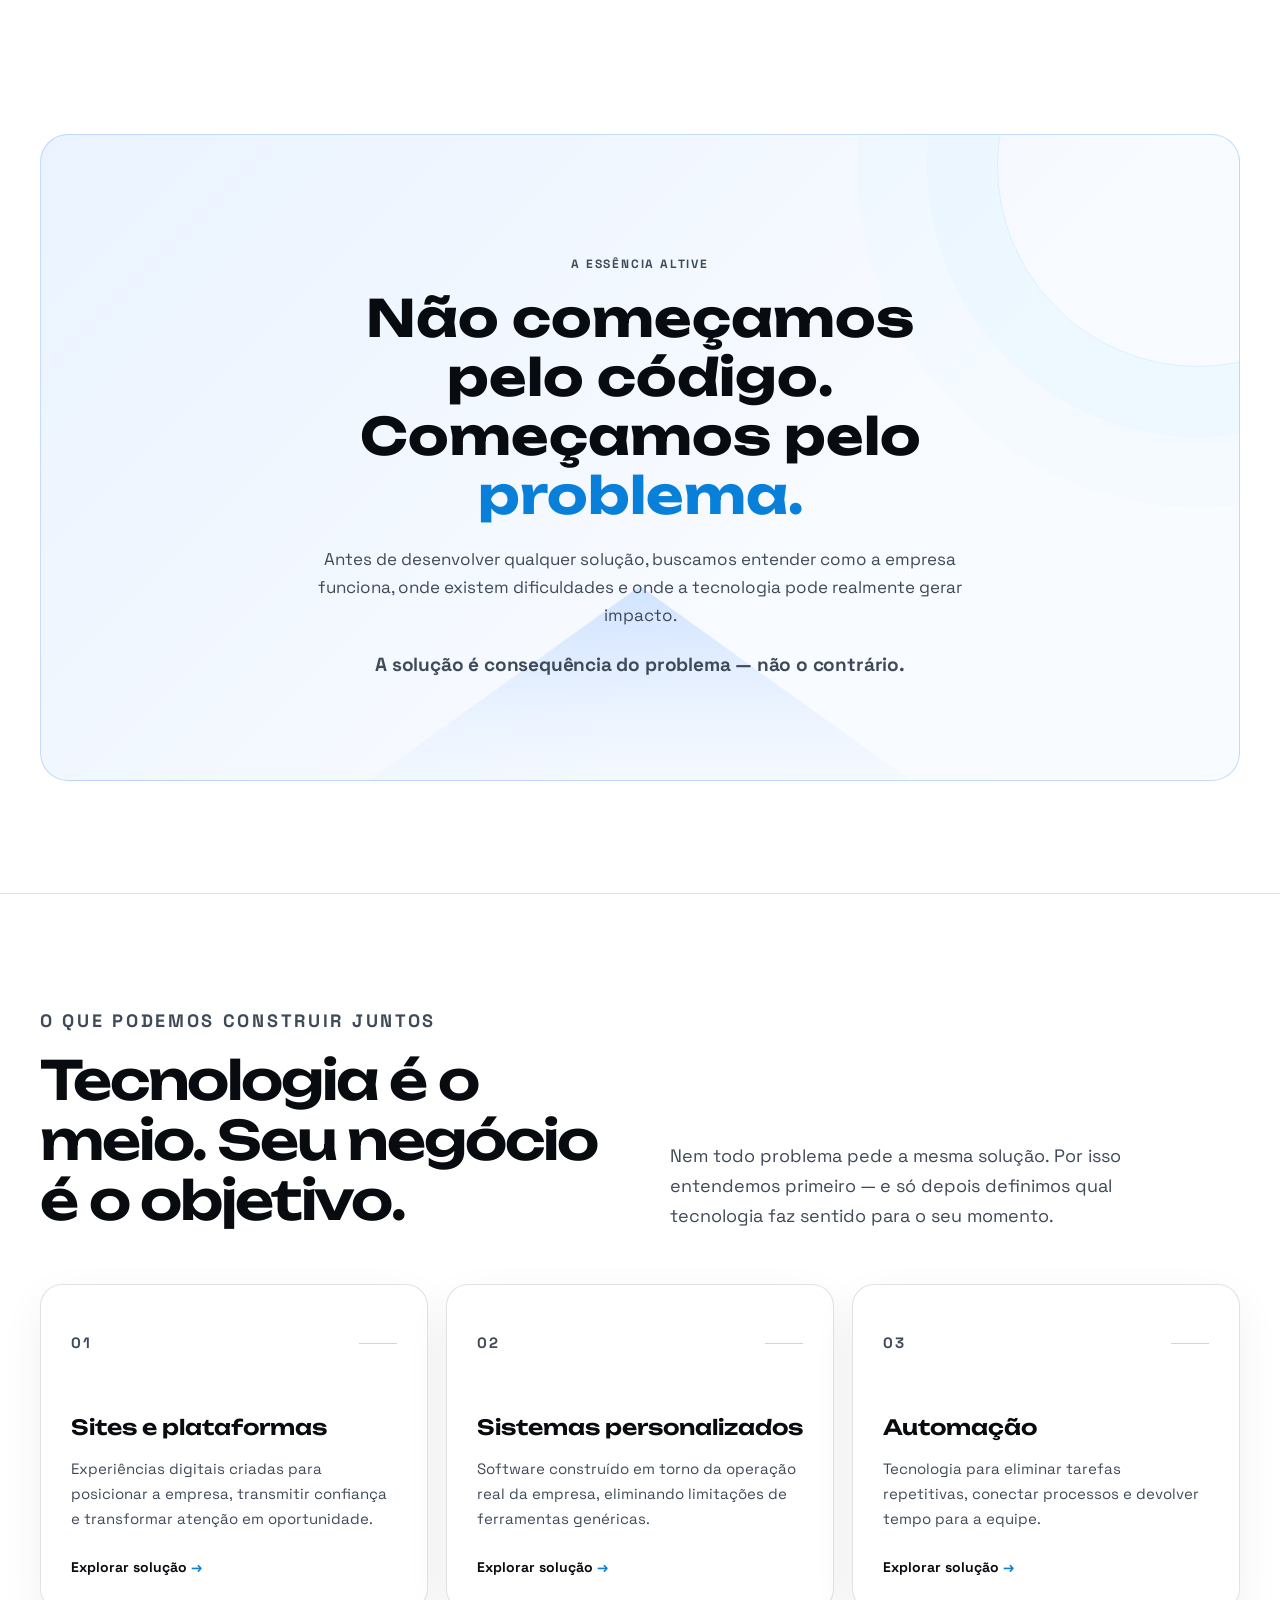
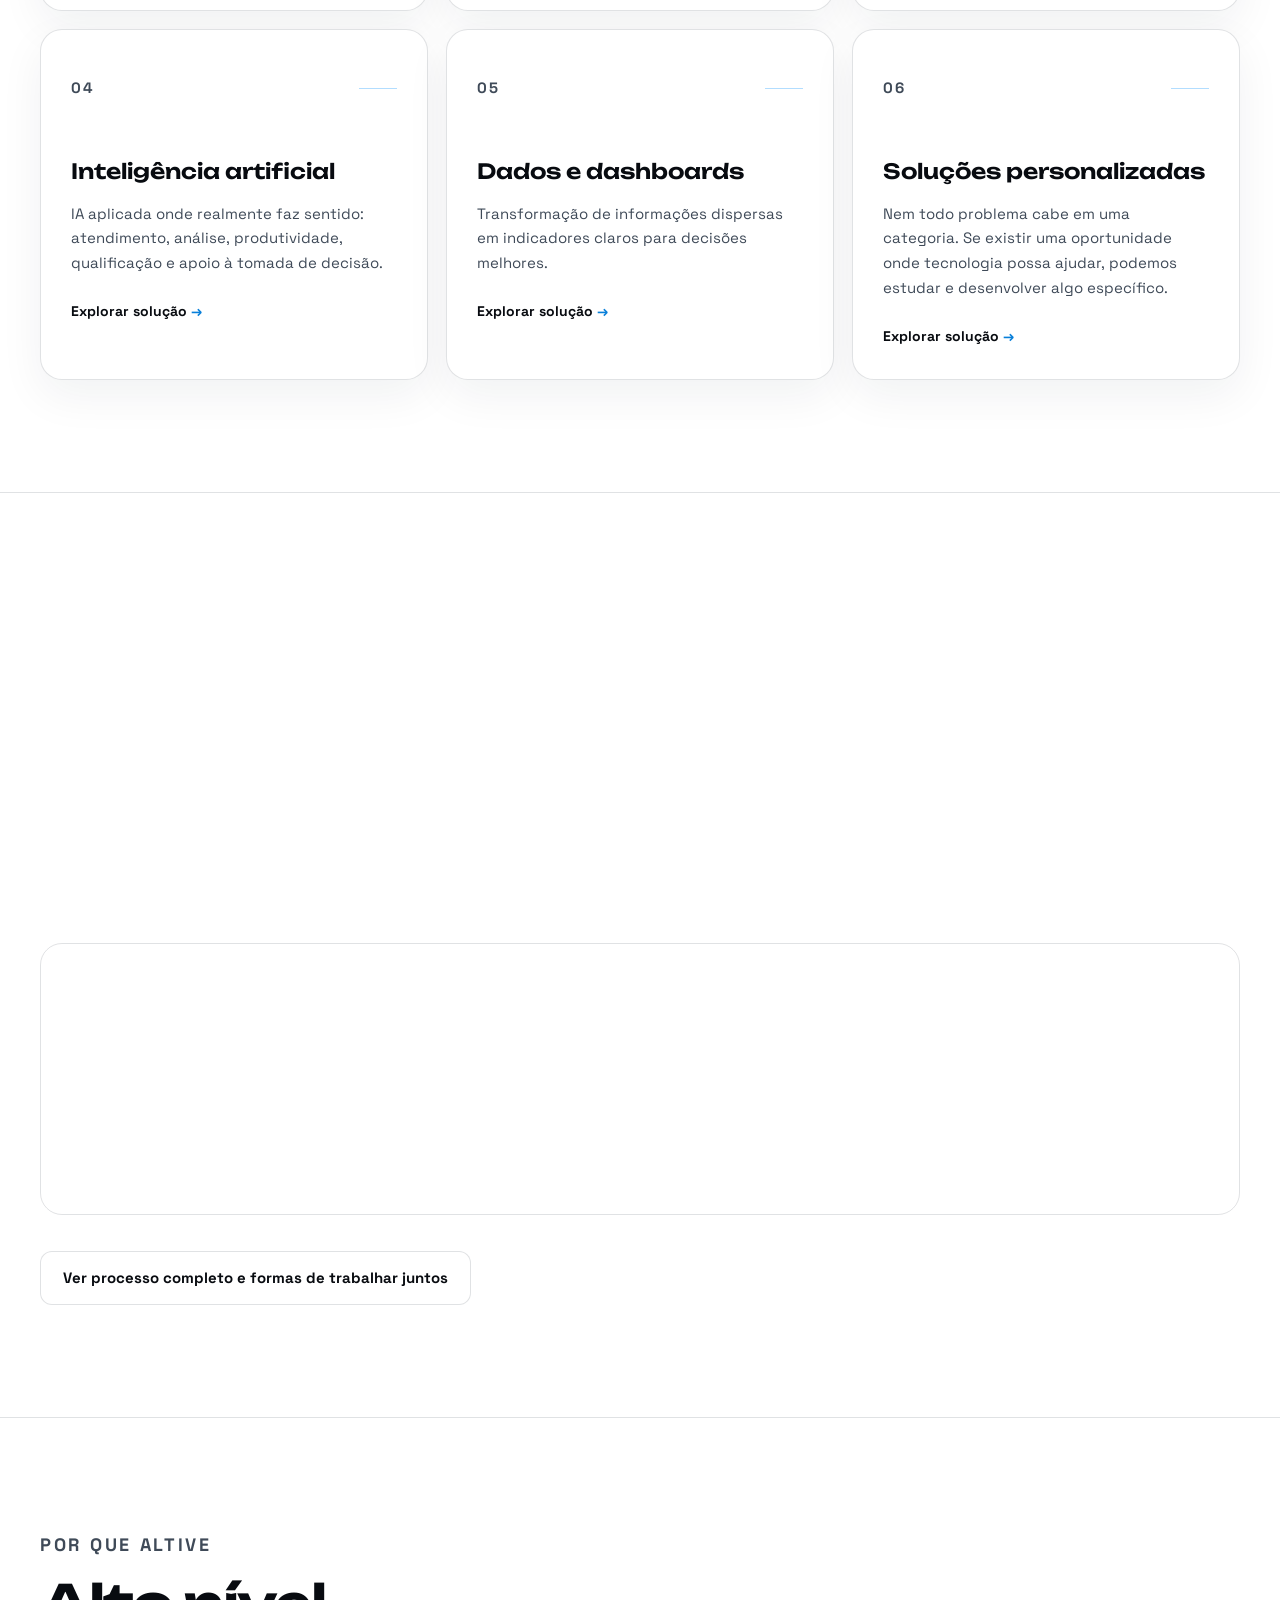
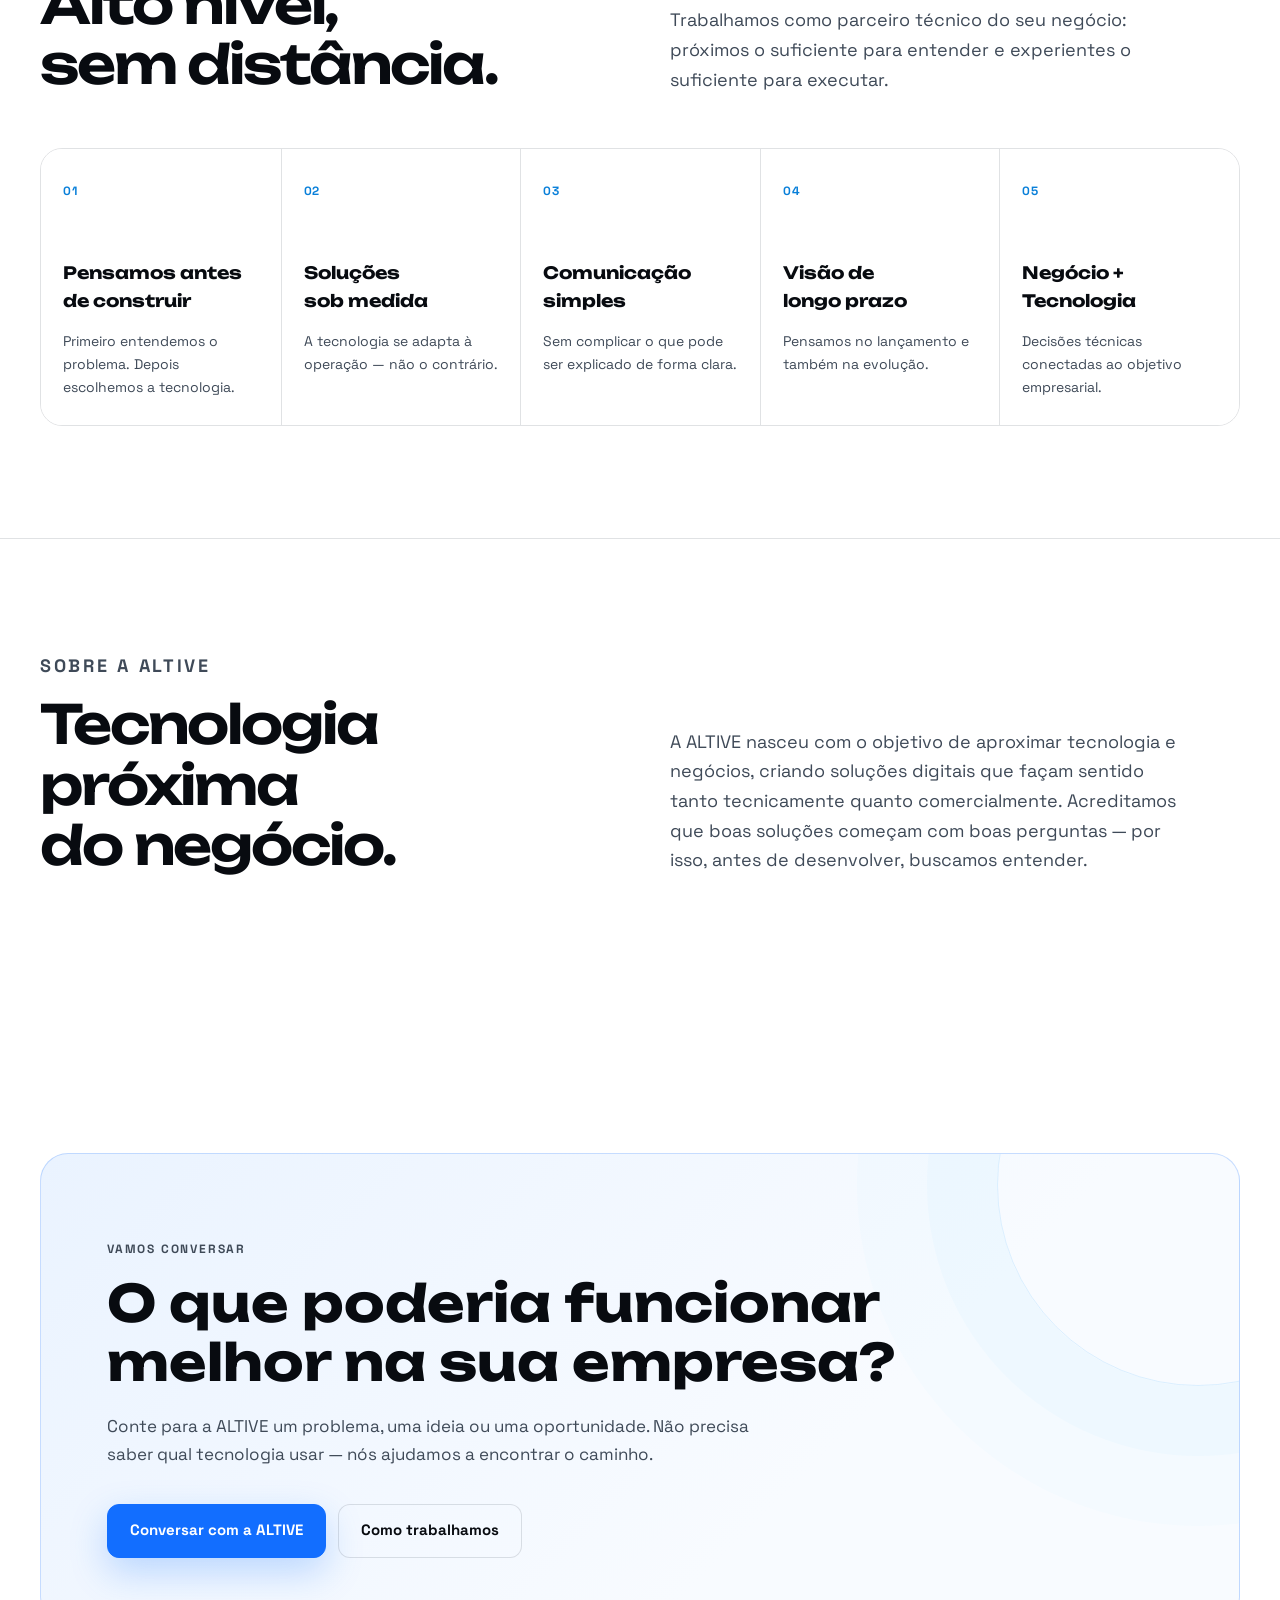
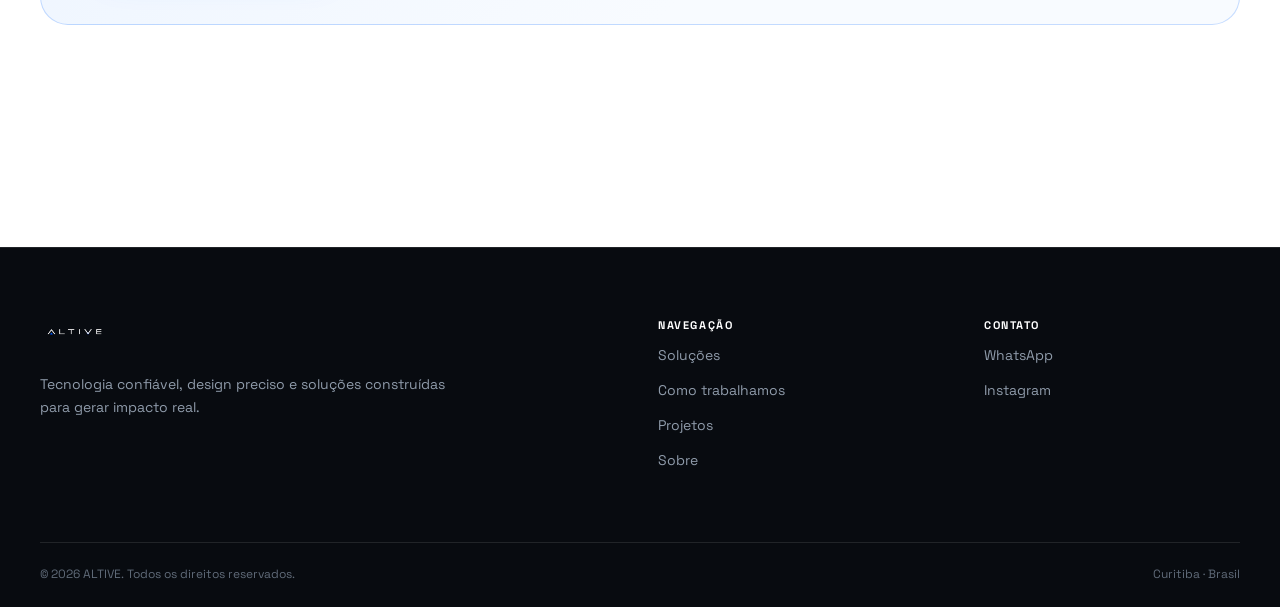
==== commit 5b4c9946: "Reformula posicionamento comercial e visual da ALTIVE Reposiciona a ALTIVE de "agência que vende sit" ====
--- a/index.html
+++ b/index.html
@@ -3,12 +3,17 @@
 <head>
   <meta charset="utf-8">
   <meta name="viewport" content="width=device-width,initial-scale=1">
-  <meta name="description" content="A ALTIVE cria sites, sistemas, automações e soluções de inteligência artificial para empresas que querem crescer com tecnologia.">
-  <title>ALTIVE — Tecnologia que eleva negócios</title>
+  <meta name="description" content="A ALTIVE desenvolve sites, sistemas personalizados, automações e soluções com inteligência artificial para empresas. Tecnologia aplicada a problemas reais de negócio.">
+  <title>ALTIVE | Sites, Sistemas, Automação e IA para Empresas</title>
   <link rel="canonical" href="https://altivetech.com.br/">
-  <meta property="og:title" content="ALTIVE — Tecnologia que eleva negócios">
-  <meta property="og:description" content="Software, automação e IA com estratégia, design e execução de alto nível.">
+  <meta property="og:type" content="website">
+  <meta property="og:url" content="https://altivetech.com.br/">
+  <meta property="og:locale" content="pt_BR">
+  <meta property="og:site_name" content="ALTIVE">
+  <meta property="og:title" content="ALTIVE | Sites, Sistemas, Automação e IA para Empresas">
+  <meta property="og:description" content="Não começamos pelo código. Começamos pelo problema. A ALTIVE entende o seu negócio e desenvolve a solução digital certa para ele.">
   <meta property="og:image" content="https://altivetech.com.br/assets/altive-mountain-hero.png">
+  <meta name="twitter:card" content="summary_large_image">
   <link rel="icon" type="image/svg+xml" href="assets/favicon.svg?v=4">
   <link rel="preconnect" href="https://fonts.googleapis.com">
   <link rel="preconnect" href="https://fonts.gstatic.com" crossorigin>
@@ -22,8 +27,8 @@
       <div class="theme-switch" role="group" aria-label="Escolher aparência"><button type="button" data-theme-value="light" aria-label="Usar modo claro" title="Modo claro">☀</button><button type="button" data-theme-value="dark" aria-label="Usar modo escuro" title="Modo escuro">☾</button></div>
       <button class="menu-button" type="button" aria-label="Abrir menu" aria-expanded="false"><span></span><span></span></button>
       <nav class="nav-menu" aria-label="Menu principal">
-        <a href="index.html" aria-current="page">Home</a><a href="solucoes.html">Soluções</a><a href="planos.html">Planos</a>
-        <a class="nav-contact" href="https://wa.me/5541984801999?text=Ol%C3%A1%2C%20quero%20conhecer%20a%20ALTIVE." target="_blank" rel="noopener">Falar com a ALTIVE</a>
+        <a href="index.html" aria-current="page">Home</a><a href="solucoes.html">Soluções</a><a href="como-trabalhamos.html">Como trabalhamos</a><a href="projetos.html">Projetos</a><a href="index.html#sobre">Sobre</a><a href="index.html#contato">Contato</a>
+        <a class="nav-contact" href="https://wa.me/5541984801999?text=Ol%C3%A1%2C%20conheci%20a%20ALTIVE%20e%20gostaria%20de%20conversar%20sobre%20uma%20ideia%20para%20minha%20empresa." target="_blank" rel="noopener">Falar com a ALTIVE</a>
       </nav>
     </div>
   </header>
@@ -31,46 +36,83 @@
   <main id="topo">
     <section class="hero container">
       <div class="hero-copy reveal">
-        <p class="kicker">Engenharia de software para negócios</p>
+        <p class="kicker">Soluções digitais para negócios</p>
         <h1>Tecnologia clara.<br>Impacto <span>real.</span></h1>
-        <p class="hero-lead">Criamos produtos digitais, automações e soluções com inteligência artificial que simplificam operações e aceleram empresas.</p>
-        <div class="actions"><a class="button button-primary" href="#servicos">Conhecer soluções</a><a class="button button-secondary" href="https://wa.me/5541984801999?text=Ol%C3%A1%2C%20quero%20conversar%20sobre%20um%20projeto." target="_blank" rel="noopener">Iniciar um projeto</a></div>
-        <div class="trust-row"><div class="trust-item"><strong>Estratégia + execução</strong><span>Do diagnóstico ao lançamento</span></div><div class="trust-item"><strong>Soluções sob medida</strong><span>Sem pacotes genéricos</span></div><div class="trust-item"><strong>Suporte próximo</strong><span>Comunicação simples e direta</span></div></div>
+        <p class="hero-lead">Entendemos os desafios da sua empresa e transformamos oportunidades em sites, sistemas, automações e soluções digitais que geram valor de verdade.</p>
+        <div class="actions"><a class="button button-primary" href="https://wa.me/5541984801999?text=Ol%C3%A1%2C%20gostaria%20de%20falar%20sobre%20um%20problema%20ou%20uma%20oportunidade%20na%20minha%20empresa." target="_blank" rel="noopener">Falar sobre meu negócio</a><a class="button button-secondary" href="#metodo">Conhecer a ALTIVE</a></div>
+        <div class="trust-row"><div class="trust-item"><strong>Negócio antes da tecnologia</strong><span>Entendemos antes de propor</span></div><div class="trust-item"><strong>Soluções sob medida</strong><span>Sem pacotes genéricos</span></div><div class="trust-item"><strong>Comunicação direta</strong><span>Você entende cada etapa</span></div></div>
       </div>
-      <div class="hero-visual reveal" aria-label="Representação de um sistema ALTIVE">
+      <div class="hero-visual reveal" aria-label="Representação do processo ALTIVE">
         <div class="product-window">
-          <div class="window-top"><i></i><i></i><i></i><span>ALTIVE / OPERAÇÃO</span></div>
-          <div class="window-body"><aside class="window-side"><i></i><i></i><i></i><i></i></aside><div class="window-main"><p class="mini-label">Visão geral</p><p class="mini-title">Operação em crescimento</p><div class="metric-grid"><div class="metric"><strong>+38%</strong><span>produtividade</span></div><div class="metric"><strong>−24h</strong><span>trabalho manual</span></div></div><div class="chart"></div></div></div>
+          <div class="window-top"><i></i><i></i><i></i><span>ALTIVE / DIAGNÓSTICO</span></div>
+          <div class="window-body"><aside class="window-side"><i></i><i></i><i></i><i></i></aside><div class="window-main"><p class="mini-label">Visão geral</p><p class="mini-title">Negócio mapeado, caminho definido</p><div class="metric-grid"><div class="metric"><strong>Entender</strong><span>Etapa 01</span></div><div class="metric"><strong>Planejar</strong><span>Etapa 03</span></div></div><div class="chart"></div></div></div>
         </div>
-        <div class="floating-tag"><b>Sistema online</b><span>● Todos os serviços operando</span></div>
+        <div class="floating-tag"><b>Diagnóstico ALTIVE</b><span>● Entendendo o negócio</span></div>
       </div>
     </section>
 
+    <section class="section section-line" id="contexto"><div class="container">
+      <div class="signals-grid reveal">
+        <div><p class="eyebrow">Você já passou por isso?</p><h2>Sua empresa pode estar perdendo oportunidades sem perceber.</h2><p class="signals-close">É aí que a ALTIVE entra.</p></div>
+        <ul class="bullet-list">
+          <li>Processos que ainda dependem de trabalho manual</li>
+          <li>Atendimento demorado ou desorganizado</li>
+          <li>Uma presença digital que não representa a qualidade da empresa</li>
+          <li>Informações espalhadas entre planilhas e ferramentas</li>
+          <li>Clientes desistindo durante a jornada de compra</li>
+          <li>Falta de dados para tomar decisões com confiança</li>
+          <li>Ideias que nunca saíram do papel por falta de tecnologia</li>
+        </ul>
+      </div>
+    </div></section>
+
+    <section class="section" id="metodo"><div class="container">
+      <div class="cta manifesto reveal"><p class="eyebrow">A essência ALTIVE</p><h2>Não começamos pelo código.<br>Começamos pelo <span>problema.</span></h2><p>Antes de desenvolver qualquer solução, buscamos entender como a empresa funciona, onde existem dificuldades e onde a tecnologia pode realmente gerar impacto.</p><p class="manifesto-highlight">A solução é consequência do problema — não o contrário.</p></div>
+    </div></section>
+
     <section class="section section-line" id="servicos"><div class="container">
-      <div class="section-heading reveal"><div><p class="eyebrow">O que construímos</p><h2>Soluções digitais que resolvem.</h2></div><p>Unimos estratégia, design e tecnologia para transformar gargalos reais em produtos simples de usar, seguros e prontos para evoluir.</p></div>
+      <div class="section-heading reveal"><div><p class="eyebrow">O que podemos construir juntos</p><h2>Tecnologia é o meio. Seu negócio é o objetivo.</h2></div><p>Nem todo problema pede a mesma solução. Por isso entendemos primeiro — e só depois definimos qual tecnologia faz sentido para o seu momento.</p></div>
       <div class="services">
-        <article class="service-card wide reveal"><p class="card-number">01</p><h3>Sites e plataformas</h3><p>Experiências digitais rápidas, responsivas e desenhadas para posicionar sua marca e converter oportunidades.</p><a class="card-link" href="solucoes.html#web">Explorar solução</a></article>
-        <article class="service-card wide reveal"><p class="card-number">02</p><h3>Sistemas personalizados</h3><p>Software desenvolvido em torno das regras da sua operação, com integrações, segurança e visão de longo prazo.</p><a class="card-link" href="solucoes.html#sistemas">Explorar solução</a></article>
-        <article class="service-card reveal"><p class="card-number">03</p><h3>Automação</h3><p>Fluxos inteligentes que reduzem tarefas repetitivas e conectam ferramentas.</p><a class="card-link" href="solucoes.html#automacao">Explorar</a></article>
-        <article class="service-card reveal"><p class="card-number">04</p><h3>Inteligência artificial</h3><p>IA aplicada ao atendimento, análise de dados e tomada de decisão.</p><a class="card-link" href="solucoes.html#ia">Explorar</a></article>
-        <article class="service-card reveal"><p class="card-number">05</p><h3>Dados e dashboards</h3><p>Indicadores claros para enxergar a operação e decidir com confiança.</p><a class="card-link" href="solucoes.html#dados">Explorar</a></article>
+        <article class="service-card reveal"><p class="card-number">01</p><h3>Sites e plataformas</h3><p>Experiências digitais criadas para posicionar a empresa, transmitir confiança e transformar atenção em oportunidade.</p><a class="card-link" href="solucoes.html#web">Explorar solução</a></article>
+        <article class="service-card reveal"><p class="card-number">02</p><h3>Sistemas personalizados</h3><p>Software construído em torno da operação real da empresa, eliminando limitações de ferramentas genéricas.</p><a class="card-link" href="solucoes.html#sistemas">Explorar solução</a></article>
+        <article class="service-card reveal"><p class="card-number">03</p><h3>Automação</h3><p>Tecnologia para eliminar tarefas repetitivas, conectar processos e devolver tempo para a equipe.</p><a class="card-link" href="solucoes.html#automacao">Explorar solução</a></article>
+        <article class="service-card reveal"><p class="card-number">04</p><h3>Inteligência artificial</h3><p>IA aplicada onde realmente faz sentido: atendimento, análise, produtividade, qualificação e apoio à tomada de decisão.</p><a class="card-link" href="solucoes.html#ia">Explorar solução</a></article>
+        <article class="service-card reveal"><p class="card-number">05</p><h3>Dados e dashboards</h3><p>Transformação de informações dispersas em indicadores claros para decisões melhores.</p><a class="card-link" href="solucoes.html#dados">Explorar solução</a></article>
+        <article class="service-card reveal"><p class="card-number">06</p><h3>Soluções personalizadas</h3><p>Nem todo problema cabe em uma categoria. Se existir uma oportunidade onde tecnologia possa ajudar, podemos estudar e desenvolver algo específico.</p><a class="card-link" href="solucoes.html#personalizadas">Explorar solução</a></article>
       </div>
     </div></section>
 
     <section class="section section-line" id="processo"><div class="container">
-      <div class="section-heading reveal"><div><p class="eyebrow">Método ALTIVE</p><h2>Da ideia ao resultado, sem complicação.</h2></div><p>Um processo transparente, com decisões compartilhadas e entregas visíveis desde o início.</p></div>
-      <div class="process-grid reveal"><article class="process-step"><b>01 / Descoberta</b><h3>Entendemos o negócio</h3><p>Mapeamos objetivos, usuários, gargalos e prioridades.</p></article><article class="process-step"><b>02 / Direção</b><h3>Desenhamos a solução</h3><p>Definimos experiência, escopo e arquitetura com clareza.</p></article><article class="process-step"><b>03 / Construção</b><h3>Entregamos em ciclos</h3><p>Você acompanha a evolução e valida cada etapa importante.</p></article><article class="process-step"><b>04 / Evolução</b><h3>Medimos e melhoramos</h3><p>Monitoramos resultados e mantemos o produto evoluindo.</p></article></div>
+      <div class="section-heading reveal"><div><p class="eyebrow">Método ALTIVE</p><h2>Um processo claro, do problema à solução.</h2></div><p>Você participa e entende cada etapa — sem caixa-preta, sem surpresas no meio do caminho.</p></div>
+      <div class="process-grid">
+        <article class="process-step reveal"><b>01 — ENTENDER</b><h3>Conhecemos a empresa</h3><p>Objetivos, clientes e processos.</p></article>
+        <article class="process-step reveal"><b>02 — IDENTIFICAR</b><h3>Mapeamos oportunidades</h3><p>Problemas e gargalos reais.</p></article>
+        <article class="process-step reveal"><b>03 — PLANEJAR</b><h3>Definimos o caminho</h3><p>Qual solução faz sentido.</p></article>
+        <article class="process-step reveal"><b>04 — DESENVOLVER</b><h3>Construímos com cuidado</h3><p>Estratégia em solução funcional.</p></article>
+        <article class="process-step reveal"><b>05 — EVOLUIR</b><h3>Acompanhamos o projeto</h3><p>Novas oportunidades de melhoria.</p></article>
+      </div>
+      <div class="actions" style="margin-top:36px"><a class="button button-secondary" href="como-trabalhamos.html">Ver processo completo e formas de trabalhar juntos</a></div>
     </div></section>
 
-    <section class="section"><div class="container">
+    <section class="section section-line"><div class="container">
       <div class="section-heading reveal"><div><p class="eyebrow">Por que ALTIVE</p><h2>Alto nível, sem distância.</h2></div><p>Trabalhamos como parceiro técnico do seu negócio: próximos o suficiente para entender e experientes o suficiente para executar.</p></div>
-      <div class="results reveal"><div class="result"><strong>100<span>%</span></strong><p>foco no resultado do negócio</p></div><div class="result"><strong>48<span>h</span></strong><p>para a primeira direção visual</p></div><div class="result"><strong>24<span>/7</span></strong><p>monitoramento quando necessário</p></div><div class="result"><strong>1<span>:1</span></strong><p>comunicação direta com o projeto</p></div></div>
+      <div class="process-grid">
+        <article class="process-step reveal"><b>01</b><h3>Pensamos antes de construir</h3><p>Primeiro entendemos o problema. Depois escolhemos a tecnologia.</p></article>
+        <article class="process-step reveal"><b>02</b><h3>Soluções sob medida</h3><p>A tecnologia se adapta à operação — não o contrário.</p></article>
+        <article class="process-step reveal"><b>03</b><h3>Comunicação simples</h3><p>Sem complicar o que pode ser explicado de forma clara.</p></article>
+        <article class="process-step reveal"><b>04</b><h3>Visão de longo prazo</h3><p>Pensamos no lançamento e também na evolução.</p></article>
+        <article class="process-step reveal"><b>05</b><h3>Negócio + Tecnologia</h3><p>Decisões técnicas conectadas ao objetivo empresarial.</p></article>
+      </div>
     </div></section>
 
-    <section class="section"><div class="container"><div class="cta reveal"><p class="eyebrow">Pronto para avançar?</p><h2>Seu próximo nível começa com uma conversa clara.</h2><p>Conte o que sua empresa precisa. Nós transformamos o desafio em um plano objetivo e uma solução bem executada.</p><div class="actions"><a class="button button-primary" href="https://wa.me/5541984801999?text=Ol%C3%A1%2C%20quero%20tirar%20um%20projeto%20do%20papel." target="_blank" rel="noopener">Conversar no WhatsApp</a><a class="button button-secondary" href="planos.html">Ver formas de começar</a></div></div></div></section>
+    <section class="section section-line" id="sobre"><div class="container">
+      <div class="section-heading reveal"><div><p class="eyebrow">Sobre a ALTIVE</p><h2>Tecnologia próxima do negócio.</h2></div><p>A ALTIVE nasceu com o objetivo de aproximar tecnologia e negócios, criando soluções digitais que façam sentido tanto tecnicamente quanto comercialmente. Acreditamos que boas soluções começam com boas perguntas — por isso, antes de desenvolver, buscamos entender.</p></div>
+    </div></section>
+
+    <section class="section" id="contato"><div class="container"><div class="cta reveal"><p class="eyebrow">Vamos conversar</p><h2>O que poderia funcionar melhor na sua empresa?</h2><p>Conte para a ALTIVE um problema, uma ideia ou uma oportunidade. Não precisa saber qual tecnologia usar — nós ajudamos a encontrar o caminho.</p><div class="actions"><a class="button button-primary" href="https://wa.me/5541984801999?text=Ol%C3%A1%2C%20conheci%20a%20ALTIVE%20e%20gostaria%20de%20conversar%20sobre%20uma%20ideia%20para%20minha%20empresa." target="_blank" rel="noopener">Conversar com a ALTIVE</a><a class="button button-secondary" href="como-trabalhamos.html">Como trabalhamos</a></div></div></div></section>
   </main>
 
-  <footer class="site-footer"><div class="container"><div class="footer-grid"><div class="footer-brand"><img src="assets/altive-wordmark-transparent.png" alt="ALTIVE"><p>Tecnologia confiável, design preciso e soluções construídas para gerar impacto real.</p></div><div class="footer-col"><h3>Navegação</h3><a href="#servicos">Soluções</a><a href="#processo">Processo</a><a href="planos.html">Planos</a></div><div class="footer-col"><h3>Contato</h3><a href="https://wa.me/5541984801999" target="_blank" rel="noopener">WhatsApp</a><a href="https://www.instagram.com/altivetech/" target="_blank" rel="noopener">Instagram</a></div></div><div class="footer-bottom"><span>© 2026 ALTIVE. Todos os direitos reservados.</span><span>Curitiba · Brasil</span></div></div></footer>
+  <footer class="site-footer"><div class="container"><div class="footer-grid"><div class="footer-brand"><img src="assets/altive-wordmark-transparent.png" alt="ALTIVE"><p>Tecnologia confiável, design preciso e soluções construídas para gerar impacto real.</p></div><div class="footer-col"><h3>Navegação</h3><a href="solucoes.html">Soluções</a><a href="como-trabalhamos.html">Como trabalhamos</a><a href="projetos.html">Projetos</a><a href="index.html#sobre">Sobre</a></div><div class="footer-col"><h3>Contato</h3><a href="https://wa.me/5541984801999" target="_blank" rel="noopener">WhatsApp</a><a href="https://www.instagram.com/altivetech/" target="_blank" rel="noopener">Instagram</a></div></div><div class="footer-bottom"><span>© 2026 ALTIVE. Todos os direitos reservados.</span><span>Curitiba · Brasil</span></div></div></footer>
   <a class="whatsapp" href="https://wa.me/5541984801999" target="_blank" rel="noopener" aria-label="Falar com a ALTIVE no WhatsApp"><i></i><span>Falar agora</span></a>
   <script src="java/site.js"></script>
 </body>
--- a/css/site.css
+++ b/css/site.css
@@ -10,8 +10,10 @@
 .site-header{position:fixed;z-index:50;top:18px;left:0;right:0}
 .nav-shell{display:flex;align-items:center;justify-content:space-between;min-height:72px;padding:10px 12px 10px 22px;border:1px solid var(--line);border-radius:18px;background:rgba(7,9,12,.82);box-shadow:0 18px 50px rgba(0,0,0,.25);backdrop-filter:blur(20px)}
 .logo{display:flex;align-items:center;gap:16px}.logo img{width:auto;height:27px}.logo small{padding-left:16px;border-left:1px solid var(--line);color:var(--muted);font-size:10px;font-weight:700;letter-spacing:.18em;text-transform:uppercase}
-.nav-menu{display:flex;align-items:center;gap:3px}.nav-menu a{padding:11px 15px;border-radius:10px;color:#c9d1dc;font-size:14px;font-weight:600}.nav-menu a:hover,.nav-menu a[aria-current=page]{background:rgba(255,255,255,.07);color:#fff}.nav-menu .nav-contact{margin-left:8px;padding-inline:20px;background:var(--white);color:#090b0e}.nav-menu .nav-contact:hover{background:#dfe8f2;color:#050608}
+.nav-menu{display:flex;align-items:center;gap:2px}.nav-menu a{padding:10px 13px;border-radius:10px;color:#c9d1dc;font-size:13.5px;font-weight:600;white-space:nowrap}.nav-menu a:hover,.nav-menu a[aria-current=page]{background:rgba(255,255,255,.07);color:#fff}.nav-menu .nav-contact{margin-left:8px;padding-inline:20px;background:var(--white);color:#090b0e}.nav-menu .nav-contact:hover{background:#dfe8f2;color:#050608}
 .menu-button{display:none;width:44px;height:44px;border:1px solid var(--line);border-radius:12px;background:transparent;color:#fff;cursor:pointer}.menu-button span{display:block;width:18px;height:1.5px;margin:5px auto;background:currentColor}
+
+/* Hero */
 .hero{position:relative;display:grid;grid-template-columns:minmax(0,1.1fr) minmax(360px,.9fr);gap:68px;align-items:center;min-height:100svh;padding:150px 0 100px}
 .hero::before{content:"";position:absolute;z-index:-2;width:720px;height:720px;top:-160px;right:-220px;border-radius:50%;background:radial-gradient(circle,rgba(22,119,255,.17),transparent 65%);filter:blur(18px)}
 .hero-copy{max-width:760px}.kicker{display:flex;align-items:center;gap:12px;margin-bottom:24px;color:var(--blue-2);font-size:12px;font-weight:700;letter-spacing:.16em;text-transform:uppercase}.kicker::before{content:"";width:30px;height:1px;background:var(--blue-2)}
@@ -22,23 +24,63 @@
 .hero-visual{position:relative;min-height:520px}.product-window{position:absolute;inset:20px 0 0;border:1px solid var(--line);border-radius:26px;background:linear-gradient(145deg,#151a22,#090b0f);box-shadow:var(--shadow);overflow:hidden;transform:perspective(1100px) rotateY(-4deg) rotateX(2deg)}
 .window-top{display:flex;align-items:center;gap:7px;height:52px;padding:0 20px;border-bottom:1px solid var(--line)}.window-top i{width:8px;height:8px;border-radius:50%;background:#46505d}.window-top span{margin-left:auto;color:#667282;font:11px "Space Grotesk",sans-serif;letter-spacing:.12em}
 .window-body{display:grid;grid-template-columns:70px 1fr;height:calc(100% - 52px)}.window-side{padding:22px 17px;border-right:1px solid var(--line)}.window-side i{display:block;width:34px;height:34px;margin-bottom:12px;border-radius:10px;background:rgba(255,255,255,.05)}.window-side i:first-child{background:var(--blue)}
-.window-main{padding:30px}.mini-label{color:var(--muted);font-size:11px;letter-spacing:.14em;text-transform:uppercase}.mini-title{max-width:260px;margin-top:10px;color:#fff;font:600 26px/1.2 "Unbounded",sans-serif}.metric-grid{display:grid;grid-template-columns:repeat(2,1fr);gap:12px;margin-top:28px}.metric{padding:18px;border:1px solid var(--line);border-radius:16px;background:rgba(255,255,255,.025)}.metric strong{display:block;font-size:25px}.metric span{color:var(--muted);font-size:11px}.chart{position:relative;height:125px;margin-top:14px;border:1px solid var(--line);border-radius:16px;background:linear-gradient(180deg,rgba(22,119,255,.16),transparent),repeating-linear-gradient(0deg,transparent 0 30px,rgba(255,255,255,.04) 31px)}.chart::after{content:"";position:absolute;left:20px;right:20px;top:57%;height:2px;background:linear-gradient(90deg,var(--blue),var(--blue-2));transform:skewY(-8deg);box-shadow:0 0 18px rgba(84,180,255,.6)}
+.window-main{padding:30px}.mini-label{color:var(--muted);font-size:11px;letter-spacing:.14em;text-transform:uppercase}.mini-title{max-width:270px;margin-top:10px;color:#fff;font:600 25px/1.25 "Unbounded",sans-serif}.metric-grid{display:grid;grid-template-columns:repeat(2,1fr);gap:12px;margin-top:28px}.metric{padding:16px;border:1px solid var(--line);border-radius:16px;background:rgba(255,255,255,.025)}.metric strong{display:block;font:600 17px "Unbounded",sans-serif}.metric span{color:var(--muted);font-size:11px}.chart{position:relative;height:110px;margin-top:14px;border:1px solid var(--line);border-radius:16px;background:linear-gradient(180deg,rgba(22,119,255,.16),transparent),repeating-linear-gradient(0deg,transparent 0 30px,rgba(255,255,255,.04) 31px)}.chart::after{content:"";position:absolute;left:20px;right:20px;top:57%;height:2px;background:linear-gradient(90deg,var(--blue),var(--blue-2));transform:skewY(-8deg);box-shadow:0 0 18px rgba(84,180,255,.6)}
 .floating-tag{position:absolute;right:-20px;bottom:32px;padding:16px 18px;border:1px solid var(--line);border-radius:14px;background:rgba(15,18,24,.94);box-shadow:0 16px 40px rgba(0,0,0,.3)}.floating-tag b{display:block;font-size:13px}.floating-tag span{color:#58dca4;font-size:11px}
+
+/* Section shell */
 .section{padding:112px 0}.section-line{border-top:1px solid var(--line)}.section-heading{display:grid;grid-template-columns:1fr 1fr;gap:60px;align-items:end;margin-bottom:54px}.section-heading h2{font-size:clamp(34px,4.2vw,56px);font-weight:600;line-height:1.12;letter-spacing:-.04em}.section-heading p{max-width:520px;color:var(--copy);font-size:18px}.eyebrow{margin-bottom:14px;color:var(--blue-2);font-size:12px;font-weight:700;letter-spacing:.15em;text-transform:uppercase}
-.services{display:grid;grid-template-columns:repeat(12,1fr);gap:18px}.service-card{grid-column:span 4;min-height:320px;padding:30px;border:1px solid var(--line);border-radius:var(--radius);background:var(--ink);transition:.25s ease}.service-card.wide{grid-column:span 6}.service-card:hover{transform:translateY(-5px);border-color:rgba(84,180,255,.4);background:var(--panel)}.card-number{display:flex;align-items:center;justify-content:space-between;color:var(--blue-2);font-size:12px;font-weight:700;letter-spacing:.13em}.card-number::after{content:"";width:38px;height:1px;background:rgba(84,180,255,.45)}.service-card h3{margin-top:68px;font-size:21px;font-weight:600;line-height:1.3}.service-card p{margin-top:16px;color:var(--copy);font-size:15px}.card-link{display:inline-block;margin-top:24px;color:#fff;font-size:14px;font-weight:700}.card-link::after{content:" →";color:var(--blue-2)}
-.process-grid{display:grid;grid-template-columns:repeat(4,1fr);border:1px solid var(--line);border-radius:var(--radius);overflow:hidden}.process-step{min-height:300px;padding:30px;background:var(--ink)}.process-step+.process-step{border-left:1px solid var(--line)}.process-step b{color:var(--blue-2);font-size:13px}.process-step h3{margin-top:70px;font-size:18px}.process-step p{margin-top:15px;color:var(--copy);font-size:14px}
-.results{display:grid;grid-template-columns:repeat(4,1fr);gap:14px}.result{padding:28px;border-top:1px solid var(--line)}.result strong{font:600 clamp(30px,4vw,48px) "Unbounded",sans-serif}.result strong span{color:var(--blue-2)}.result p{margin-top:10px;color:var(--muted);font-size:13px}
+
+/* Solutions grid */
+.services{display:grid;grid-template-columns:repeat(12,1fr);gap:18px}.service-card{grid-column:span 4;min-height:300px;padding:30px;border:1px solid var(--line);border-radius:var(--radius);background:var(--ink);transition:.25s ease}.service-card:hover{transform:translateY(-5px);border-color:rgba(84,180,255,.4);background:var(--panel)}.card-number{display:flex;align-items:center;justify-content:space-between;color:var(--blue-2);font-size:12px;font-weight:700;letter-spacing:.13em}.card-number::after{content:"";width:38px;height:1px;background:rgba(84,180,255,.45)}.service-card h3{margin-top:58px;font-size:21px;font-weight:600;line-height:1.3}.service-card p{margin-top:16px;color:var(--copy);font-size:15px}.card-link{display:inline-block;margin-top:24px;color:#fff;font-size:14px;font-weight:700}.card-link::after{content:" →";color:var(--blue-2)}
+.service-card .plan-badge{margin-bottom:16px}
+
+/* Pain points / signals */
+.signals-grid{display:grid;grid-template-columns:.85fr 1.15fr;gap:64px;align-items:start}
+.signals-grid h2{margin-top:16px}
+.signals-close{display:inline-flex;align-items:center;gap:10px;margin-top:28px;color:var(--blue-2);font-weight:700;font-size:16px}
+.signals-close::before{content:"";width:22px;height:1px;background:var(--blue-2)}
+
+/* Manifesto / brand statement */
+.cta.manifesto{text-align:center;padding:100px 60px}
+.manifesto h2{position:relative;z-index:1;margin-inline:auto;max-width:880px}
+.manifesto h2 span{color:var(--blue-2)}
+.manifesto>p{position:relative;z-index:1;margin-inline:auto;max-width:620px}
+.manifesto-highlight{position:relative;z-index:1;margin-top:26px;color:var(--white);font-weight:700;font-size:19px;letter-spacing:-.01em}
+.manifesto::before{content:"";position:absolute;z-index:0;left:50%;bottom:-36px;width:640px;max-width:80%;height:230px;transform:translateX(-50%);background:linear-gradient(180deg,rgba(18,110,255,.16),rgba(18,110,255,.04) 62%,transparent);clip-path:polygon(50% 0,100% 100%,0 100%)}
+
+/* Staggered reveal for card grids: cascades in instead of popping together */
+.services>.reveal:nth-child(1),.process-grid>.reveal:nth-child(1),.plans>.reveal:nth-child(1){transition-delay:0ms}
+.services>.reveal:nth-child(2),.process-grid>.reveal:nth-child(2),.plans>.reveal:nth-child(2){transition-delay:70ms}
+.services>.reveal:nth-child(3),.process-grid>.reveal:nth-child(3),.plans>.reveal:nth-child(3){transition-delay:140ms}
+.services>.reveal:nth-child(4),.process-grid>.reveal:nth-child(4){transition-delay:210ms}
+.services>.reveal:nth-child(5),.process-grid>.reveal:nth-child(5){transition-delay:280ms}
+.services>.reveal:nth-child(6){transition-delay:350ms}
+
+/* Process / pillars grid (shared 5-item numbered layout) */
+.process-grid{display:grid;grid-template-columns:repeat(5,1fr);border:1px solid var(--line);border-radius:var(--radius);overflow:hidden}.process-step{min-height:270px;padding:26px 22px;background:var(--ink)}.process-step+.process-step{border-left:1px solid var(--line)}.process-step b{color:var(--blue-2);font-size:12px;letter-spacing:.06em}.process-step h3{margin-top:56px;font-size:17px}.process-step p{margin-top:14px;color:var(--copy);font-size:14px}
+
 .cta{position:relative;overflow:hidden;padding:66px;border:1px solid rgba(84,180,255,.3);border-radius:28px;background:linear-gradient(135deg,#0d1b31,#0b0e14 65%)}.cta::after{content:"";position:absolute;width:400px;height:400px;right:-160px;top:-170px;border:1px solid rgba(84,180,255,.18);border-radius:50%;box-shadow:0 0 0 70px rgba(84,180,255,.035),0 0 0 140px rgba(84,180,255,.02)}.cta h2{position:relative;z-index:1;max-width:820px;font-size:clamp(34px,4vw,56px);line-height:1.15}.cta p{position:relative;z-index:1;max-width:650px;margin-top:20px;color:var(--copy)}.cta .actions{position:relative;z-index:1}
 .page-hero{padding:180px 0 90px;border-bottom:1px solid var(--line)}.page-hero .page-grid{display:grid;grid-template-columns:1.25fr .75fr;gap:80px;align-items:end}.page-hero h1{font-size:clamp(46px,6vw,78px)}.page-hero p{max-width:720px;margin-top:26px;color:var(--copy);font-size:20px}.page-index{display:grid;grid-template-columns:repeat(3,1fr);gap:10px}.page-index a{padding:18px;border:1px solid var(--line);border-radius:14px;background:var(--ink);color:var(--copy);font-size:13px}.page-index a:hover{border-color:var(--blue);color:#fff}
 .solution-block{display:grid;grid-template-columns:.8fr 1.2fr;gap:90px;padding:92px 0;border-bottom:1px solid var(--line)}.solution-block:nth-child(even){grid-template-columns:1.2fr .8fr}.solution-block:nth-child(even) .solution-meta{order:2}.solution-meta b{color:var(--blue-2);font-size:13px}.solution-meta h2{margin-top:18px;font-size:clamp(30px,3.5vw,46px);line-height:1.2}.solution-content>p{color:var(--copy);font-size:18px}.bullet-list{display:grid;gap:12px;margin-top:28px;list-style:none}.bullet-list li{position:relative;padding:15px 18px 15px 44px;border:1px solid var(--line);border-radius:12px;background:var(--ink);color:#d0d7e0;font-size:15px}.bullet-list li::before{content:"";position:absolute;left:18px;top:23px;width:8px;height:8px;border-radius:50%;background:var(--blue)}
-.plans{display:grid;grid-template-columns:repeat(3,1fr);gap:18px;align-items:stretch}.plan{display:flex;flex-direction:column;padding:34px;border:1px solid var(--line);border-radius:24px;background:var(--ink)}.plan.featured{border-color:rgba(84,180,255,.55);background:linear-gradient(160deg,rgba(22,119,255,.18),var(--ink) 45%);box-shadow:0 28px 70px rgba(0,0,0,.28)}.plan-badge{align-self:flex-start;margin-bottom:26px;padding:6px 10px;border-radius:20px;background:var(--blue);font-size:10px;font-weight:700;letter-spacing:.1em;text-transform:uppercase}.plan-kicker{color:var(--blue-2);font-size:11px;font-weight:700;letter-spacing:.12em;text-transform:uppercase}.plan h2{margin-top:15px;font-size:28px}.plan>p{min-height:82px;margin-top:16px;color:var(--copy);font-size:15px}.plan ul{display:grid;gap:12px;margin:28px 0 34px;list-style:none}.plan li{padding-bottom:12px;border-bottom:1px solid rgba(255,255,255,.07);color:#d4dbe4;font-size:14px}.plan li::before{content:"✓";margin-right:10px;color:var(--blue-2)}.plan .button{margin-top:auto}
+
+/* Engagement models ("como podemos trabalhar juntos") */
+.plans{display:grid;grid-template-columns:repeat(3,1fr);gap:18px;align-items:stretch}.plan{display:flex;flex-direction:column;padding:34px;border:1px solid var(--line);border-radius:24px;background:var(--ink)}.plan-badge{display:inline-block;align-self:flex-start;margin-bottom:26px;padding:6px 10px;border-radius:20px;background:var(--blue);font-size:10px;font-weight:700;letter-spacing:.1em;text-transform:uppercase;color:#fff}.plan-kicker{color:var(--blue-2);font-size:11px;font-weight:700;letter-spacing:.12em;text-transform:uppercase}.plan h2{margin-top:15px;font-size:28px}.plan>p{min-height:82px;margin-top:16px;color:var(--copy);font-size:15px}.plan .button{margin-top:auto}
+
 .faq{max-width:900px;margin-inline:auto}.faq details{border-bottom:1px solid var(--line)}.faq summary{padding:24px 0;color:var(--white);font-weight:600;cursor:pointer;list-style:none}.faq summary::after{content:"+";float:right;color:var(--blue-2);font-size:22px}.faq details[open] summary::after{content:"−"}.faq details p{max-width:760px;padding:0 0 24px;color:var(--copy)}
 .site-footer{margin-top:110px;border-top:1px solid var(--line);background:#07090c}.footer-grid{display:grid;grid-template-columns:1.5fr .7fr .7fr;gap:70px;padding:70px 0}.footer-brand img{height:27px;width:auto}.footer-brand p{max-width:420px;margin-top:20px;color:var(--muted);font-size:14px}.footer-col h3{font:700 11px "Space Grotesk",sans-serif;letter-spacing:.14em;text-transform:uppercase}.footer-col a{display:block;margin-top:12px;color:var(--muted);font-size:14px}.footer-col a:hover{color:#fff}.footer-bottom{display:flex;justify-content:space-between;padding:22px 0;border-top:1px solid var(--line);color:#606b79;font-size:12px}
 .whatsapp{position:fixed;z-index:40;right:24px;bottom:24px;display:flex;align-items:center;gap:10px;padding:13px 17px;border-radius:999px;background:#fff;color:#07090c;font-size:13px;font-weight:700;box-shadow:0 18px 50px rgba(0,0,0,.35)}.whatsapp i{width:8px;height:8px;border-radius:50%;background:#19b86b}
 .reveal{opacity:0;transform:translateY(18px);transition:.65s ease}.reveal.visible{opacity:1;transform:none}
-@media(max-width:960px){.nav-menu{position:absolute;display:none;top:82px;left:24px;right:24px;flex-direction:column;align-items:stretch;padding:12px;border:1px solid var(--line);border-radius:16px;background:#090b0f}.nav-menu.open{display:flex}.nav-menu .nav-contact{margin:4px 0 0}.menu-button{display:block}.hero{grid-template-columns:1fr;gap:38px;padding-top:150px}.hero-visual{min-height:460px;max-width:620px;width:100%}.section-heading,.page-hero .page-grid{grid-template-columns:1fr;gap:28px}.service-card{grid-column:span 6}.process-grid{grid-template-columns:repeat(2,1fr)}.process-step:nth-child(3){border-left:0;border-top:1px solid var(--line)}.process-step:nth-child(4){border-top:1px solid var(--line)}.results{grid-template-columns:repeat(2,1fr)}.solution-block,.solution-block:nth-child(even){grid-template-columns:1fr;gap:36px}.solution-block:nth-child(even) .solution-meta{order:initial}.plans{grid-template-columns:1fr}.plan>p{min-height:0}.footer-grid{grid-template-columns:1fr 1fr}.footer-brand{grid-column:span 2}}
-@media(max-width:620px){.container{width:calc(100% - 30px)}.site-header{top:10px}.nav-shell{min-height:64px;padding-left:16px}.logo small{display:none}.hero{min-height:auto;padding:125px 0 70px}.hero-visual{min-height:390px}.product-window{inset:0}.window-body{grid-template-columns:52px 1fr}.window-main{padding:22px 16px}.window-side{padding:16px 9px}.window-side i{width:32px}.mini-title{font-size:20px}.metric{padding:13px}.floating-tag{display:none}.section{padding:78px 0}.section-heading{margin-bottom:34px}.service-card,.service-card.wide{grid-column:span 12;min-height:280px;padding:24px}.service-card h3{margin-top:50px}.process-grid{grid-template-columns:1fr}.process-step+.process-step,.process-step:nth-child(3),.process-step:nth-child(4){border-left:0;border-top:1px solid var(--line)}.process-step{min-height:240px}.process-step h3{margin-top:44px}.results{grid-template-columns:1fr 1fr}.result{padding:20px 8px}.cta{padding:38px 25px}.actions{flex-direction:column}.actions .button{width:100%}.page-hero{padding:140px 0 70px}.page-index{grid-template-columns:1fr 1fr}.solution-block{padding:68px 0}.footer-grid{grid-template-columns:1fr;gap:40px}.footer-brand{grid-column:auto}.footer-bottom{gap:16px;flex-direction:column}.whatsapp{right:15px;bottom:15px}.whatsapp span{display:none}}
+
+/* Process / pillars responsive collapse (own breakpoint: 5 narrow columns need more room) */
+@media(max-width:1080px){.process-grid{grid-template-columns:1fr}.process-step+.process-step{border-left:0;border-top:1px solid var(--line)}.process-step{min-height:0;padding:24px}.process-step h3{margin-top:14px}}
+
+/* Header nav collapse (own breakpoint: six nav items need more room than content grids) */
+@media(max-width:1180px){.menu-button{display:block}.nav-menu{position:absolute;display:none;top:82px;left:24px;right:24px;flex-direction:column;align-items:stretch;padding:12px;border:1px solid var(--line);border-radius:16px;background:#090b0f}.nav-menu.open{display:flex}.nav-menu .nav-contact{margin:4px 0 0}}
+
+@media(max-width:960px){.hero{grid-template-columns:1fr;gap:38px;padding-top:150px}.hero-visual{min-height:460px;max-width:620px;width:100%}.section-heading,.page-hero .page-grid,.signals-grid{grid-template-columns:1fr;gap:28px}.service-card{grid-column:span 6}.solution-block,.solution-block:nth-child(even){grid-template-columns:1fr;gap:36px}.solution-block:nth-child(even) .solution-meta{order:initial}.plans{grid-template-columns:1fr}.plan>p{min-height:0}.footer-grid{grid-template-columns:1fr 1fr}.footer-brand{grid-column:span 2}}
+@media(max-width:620px){.container{width:calc(100% - 30px)}.site-header{top:10px}.nav-shell{min-height:64px;padding-left:16px}.logo small{display:none}.hero{min-height:auto;padding:125px 0 70px}.hero-visual{min-height:390px}.product-window{inset:0}.window-body{grid-template-columns:52px 1fr}.window-main{padding:22px 16px}.window-side{padding:16px 9px}.window-side i{width:32px}.mini-title{font-size:19px}.metric{padding:12px}.floating-tag{display:none}.section{padding:78px 0}.section-heading{margin-bottom:34px}.service-card{grid-column:span 12;min-height:260px;padding:24px}.service-card h3{margin-top:44px}.cta.manifesto{padding:48px 26px}.cta{padding:38px 25px}.actions{flex-direction:column}.actions .button{width:100%}.page-hero{padding:140px 0 70px}.page-index{grid-template-columns:1fr 1fr}.solution-block{padding:68px 0}.footer-grid{grid-template-columns:1fr;gap:40px}.footer-brand{grid-column:auto}.footer-bottom{gap:16px;flex-direction:column}.whatsapp{right:15px;bottom:15px}.whatsapp span{display:none}}
 @media(prefers-reduced-motion:reduce){html{scroll-behavior:auto}.reveal{opacity:1;transform:none;transition:none}}
+@media print{.reveal{opacity:1!important;transform:none!important}.site-header,.whatsapp{position:static}}
 
 /* Light premium theme */
 .nav-shell{background:rgba(255,255,255,.9);box-shadow:0 18px 50px rgba(23,38,58,.1)}
@@ -53,14 +95,12 @@
 .page-index a{background:#fff}.page-index a:hover{color:#080b10}
 .bullet-list li{background:#fff;color:#293442}
 .plan{background:#fff;box-shadow:0 16px 45px rgba(23,38,58,.06)}
-.plan.featured{border-color:rgba(18,110,255,.42);background:linear-gradient(160deg,#eaf3ff,#fff 45%);box-shadow:0 28px 70px rgba(23,38,58,.12)}
-.plan li{border-bottom-color:var(--line);color:#34404e}
 .site-footer{border-top-color:rgba(255,255,255,.1);background:#080b10;color:#fff}
 .footer-brand p,.footer-col a{color:#8f9baa}.footer-col a:hover{color:#fff}.footer-bottom{border-top-color:rgba(255,255,255,.1)}
 .site-header .logo img{filter:brightness(0)}
 .product-window,.product-window .metric strong,.floating-tag b{color:#fff}
 .product-window .metric span{color:#7f8b9b}.plan-badge{color:#fff}
-@media(max-width:960px){.nav-menu{background:#fff;box-shadow:0 20px 50px rgba(23,38,58,.14)}}
+@media(max-width:1180px){.nav-menu{background:#fff;box-shadow:0 20px 50px rgba(23,38,58,.14)}}
 
 /* Brand signature and premium motion */
 .official-wordmark{position:relative;display:block;flex:0 0 auto;width:210px;height:28px;overflow:hidden}
@@ -102,13 +142,13 @@
 html[data-theme=dark] .trust-item strong,html[data-theme=dark] .card-link{color:#f8fafc}
 html[data-theme=dark] .service-card,html[data-theme=dark] .process-step,html[data-theme=dark] .page-index a,html[data-theme=dark] .bullet-list li,html[data-theme=dark] .plan{background:#0a0c10;box-shadow:none}
 html[data-theme=dark] .service-card:hover{background:#0f1218;box-shadow:0 24px 60px rgba(0,0,0,.24)}
-html[data-theme=dark] .bullet-list li,html[data-theme=dark] .plan li{color:#d4dbe4}
-html[data-theme=dark] .plan.featured{border-color:rgba(96,189,255,.5);background:linear-gradient(160deg,rgba(39,131,255,.2),#0a0c10 48%);box-shadow:0 28px 70px rgba(0,0,0,.24)}
+html[data-theme=dark] .bullet-list li{color:#d4dbe4}
 html[data-theme=dark] .cta{border-color:rgba(96,189,255,.28);background:linear-gradient(135deg,#0d1b31,#0b0e14 65%)}
+html[data-theme=dark] .manifesto::before{background:linear-gradient(180deg,rgba(96,189,255,.1),rgba(96,189,255,.02) 62%,transparent)}
 html[data-theme=dark] .whatsapp{background:#fff;color:#07090c}
 html[data-theme=dark] .site-footer{background:#030406}
 html[data-theme=dark] .footer-bottom{color:#687484}
 html[data-theme=dark] .page-index a:hover{color:#fff}
 html[data-theme=dark] .button-secondary:hover{border-color:rgba(255,255,255,.25);background:rgba(255,255,255,.07)}
-@media(max-width:960px){html[data-theme=dark] .nav-menu{background:#090b0f;box-shadow:0 20px 50px rgba(0,0,0,.32)}}
+@media(max-width:1180px){html[data-theme=dark] .nav-menu{background:#090b0f;box-shadow:0 20px 50px rgba(0,0,0,.32)}}
 @media(max-width:620px){.official-wordmark{width:140px;height:25px}.official-wordmark img{width:165px}.theme-switch{margin-right:5px}.theme-switch button{width:31px;height:31px}.nav-shell{padding-right:8px}}
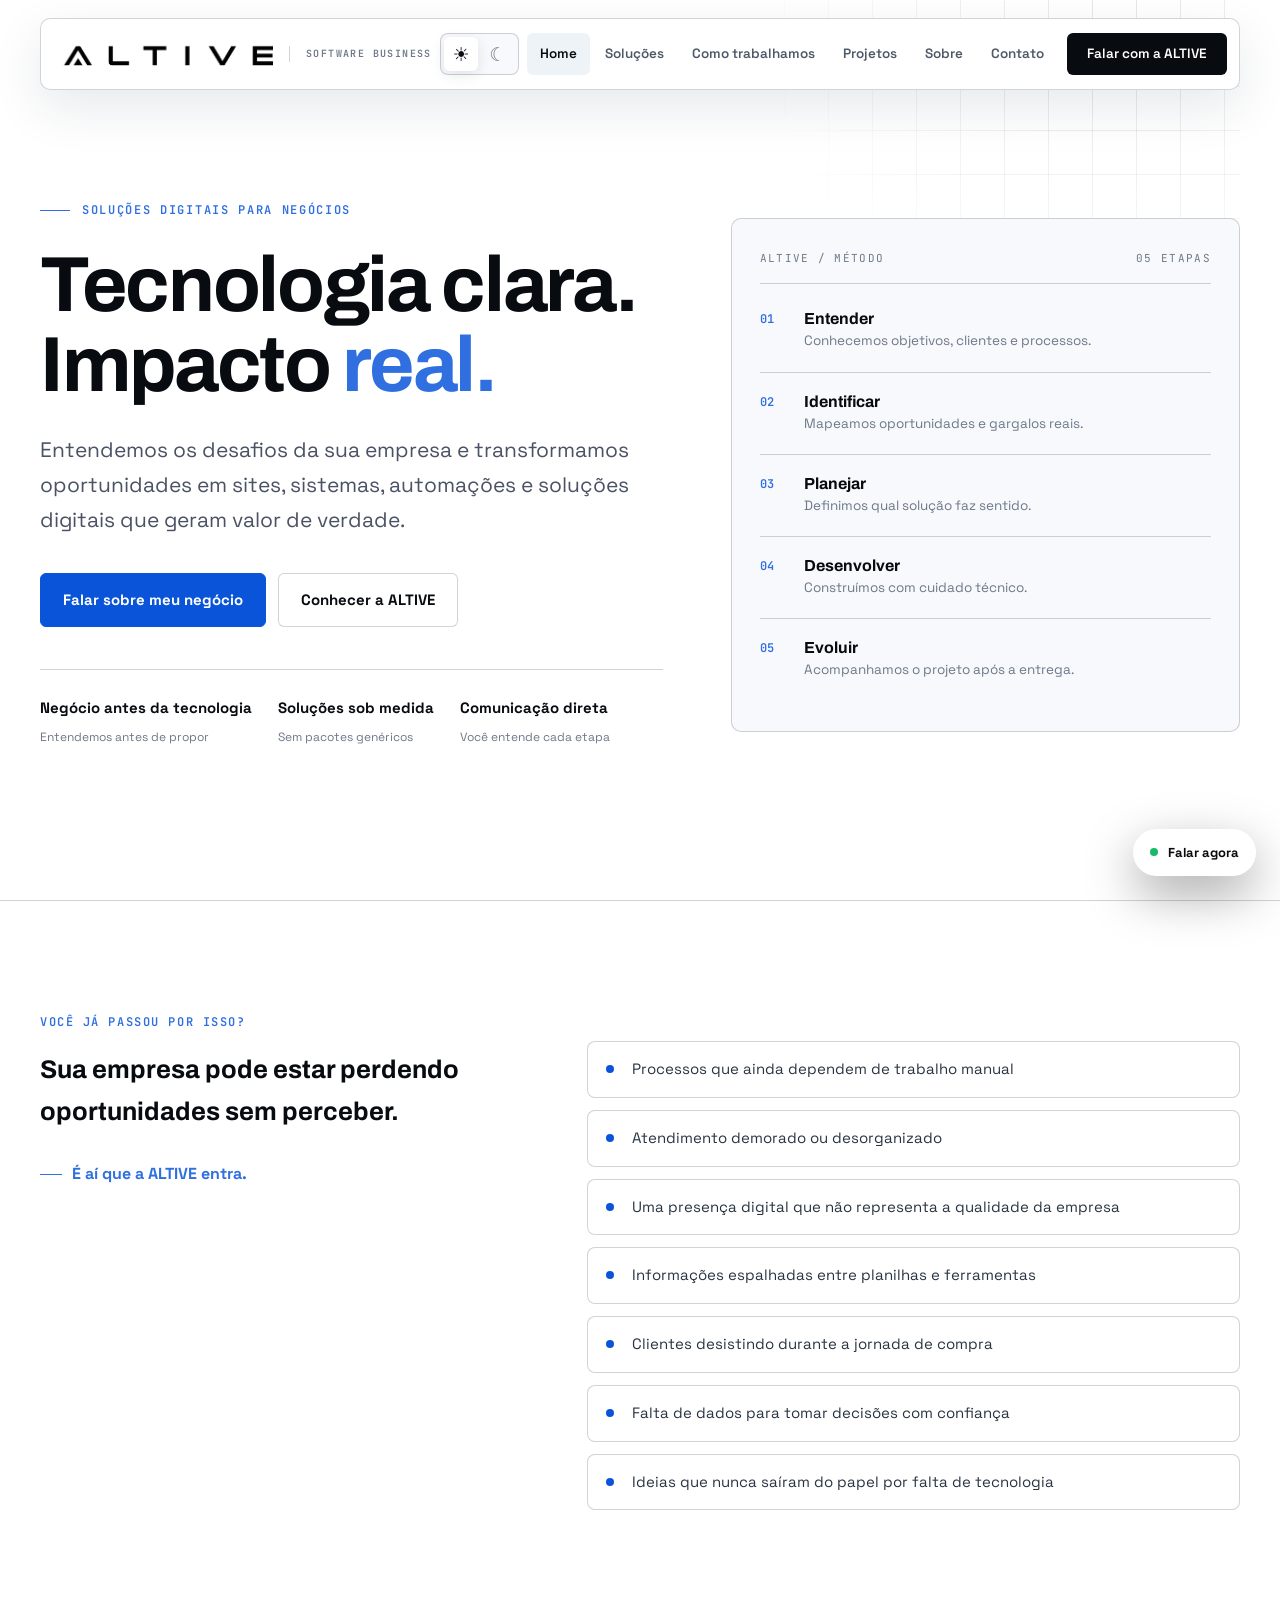
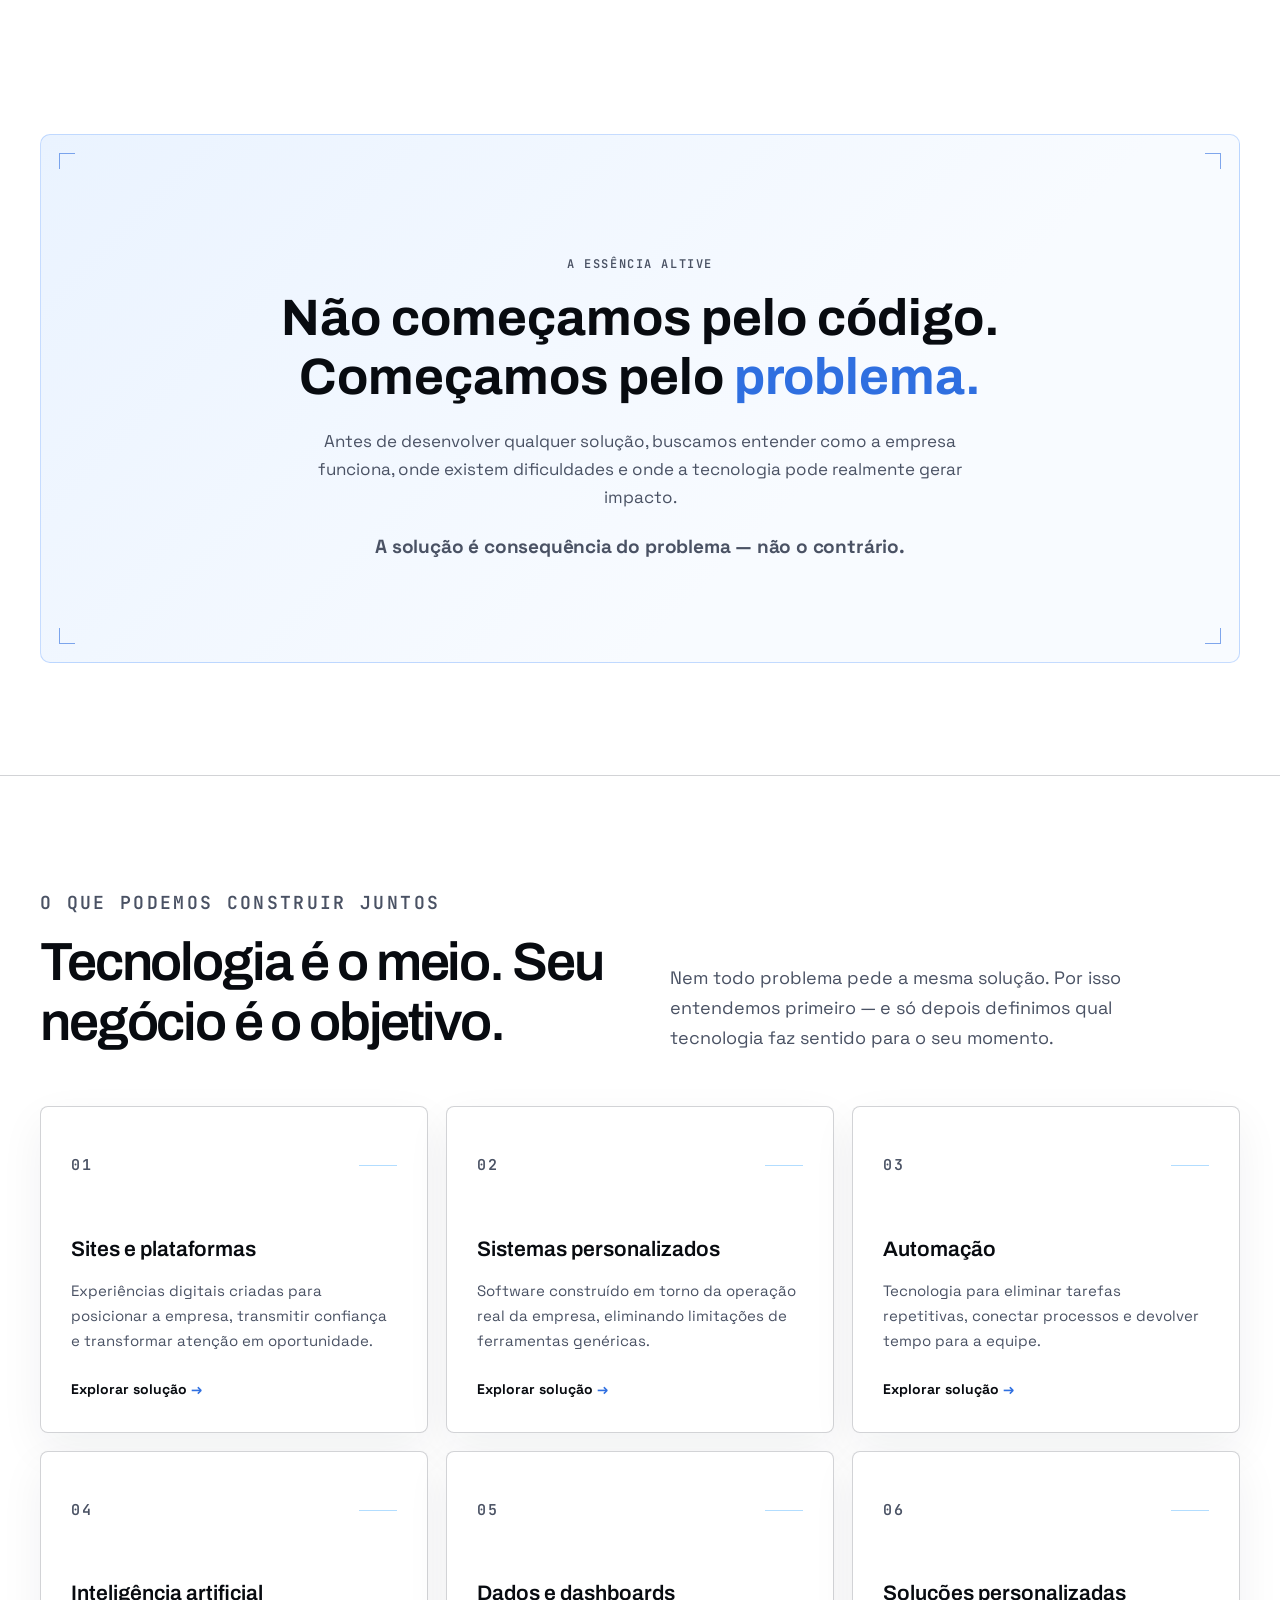
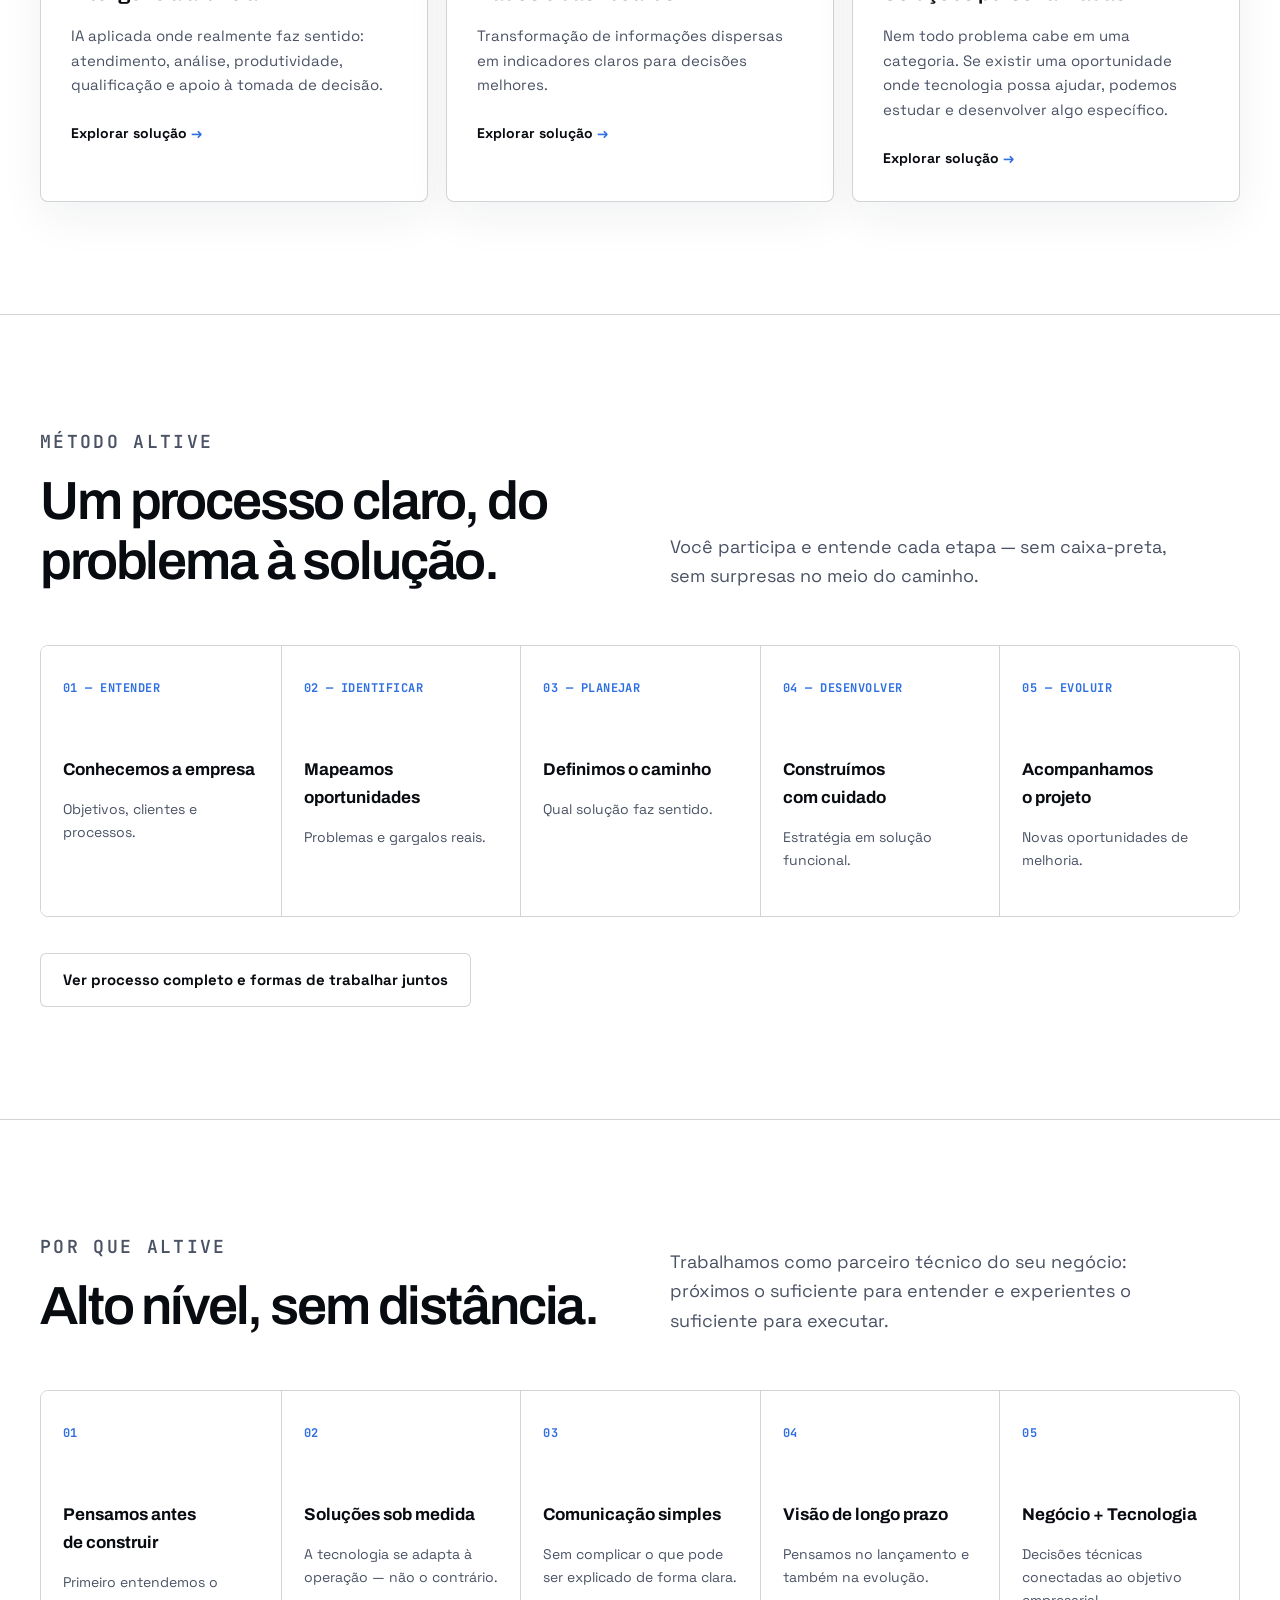
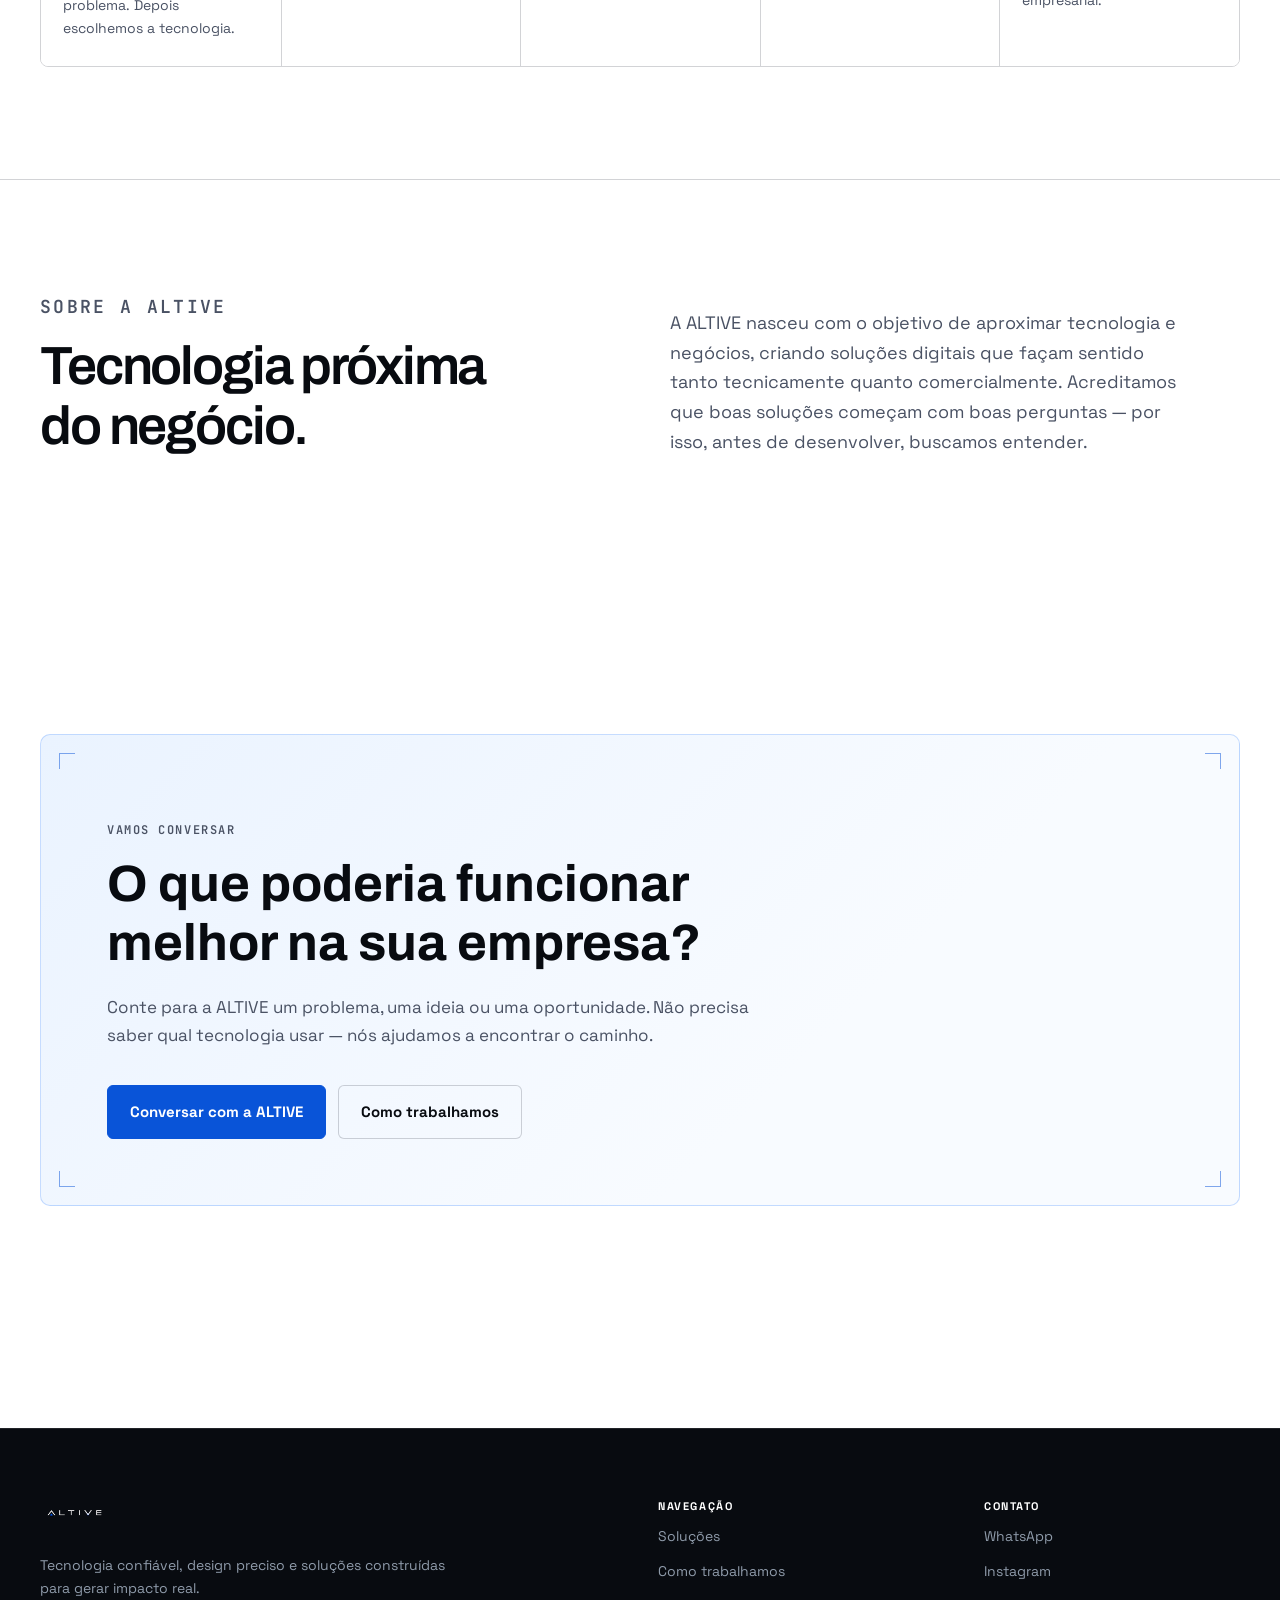
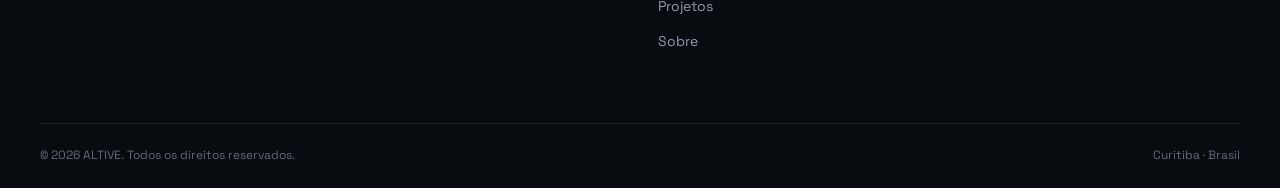
==== commit de43fc5d: "Reformula identidade visual para remover estética de template de IA Corrige overflow horizontal no h" ====
--- a/index.html
+++ b/index.html
@@ -17,7 +17,7 @@
   <link rel="icon" type="image/svg+xml" href="assets/favicon.svg?v=4">
   <link rel="preconnect" href="https://fonts.googleapis.com">
   <link rel="preconnect" href="https://fonts.gstatic.com" crossorigin>
-  <link href="https://fonts.googleapis.com/css2?family=Unbounded:wght@500;600&family=Space+Grotesk:wght@400;500;600;700&display=swap" rel="stylesheet">
+  <link href="https://fonts.googleapis.com/css2?family=Archivo:wght@600;700&family=Space+Grotesk:wght@400;500;600;700&family=JetBrains+Mono:wght@500;600;700&display=swap" rel="stylesheet">
   <link rel="stylesheet" href="css/site.css">
 </head>
 <body>
@@ -42,12 +42,17 @@
         <div class="actions"><a class="button button-primary" href="https://wa.me/5541984801999?text=Ol%C3%A1%2C%20gostaria%20de%20falar%20sobre%20um%20problema%20ou%20uma%20oportunidade%20na%20minha%20empresa." target="_blank" rel="noopener">Falar sobre meu negócio</a><a class="button button-secondary" href="#metodo">Conhecer a ALTIVE</a></div>
         <div class="trust-row"><div class="trust-item"><strong>Negócio antes da tecnologia</strong><span>Entendemos antes de propor</span></div><div class="trust-item"><strong>Soluções sob medida</strong><span>Sem pacotes genéricos</span></div><div class="trust-item"><strong>Comunicação direta</strong><span>Você entende cada etapa</span></div></div>
       </div>
-      <div class="hero-visual reveal" aria-label="Representação do processo ALTIVE">
-        <div class="product-window">
-          <div class="window-top"><i></i><i></i><i></i><span>ALTIVE / DIAGNÓSTICO</span></div>
-          <div class="window-body"><aside class="window-side"><i></i><i></i><i></i><i></i></aside><div class="window-main"><p class="mini-label">Visão geral</p><p class="mini-title">Negócio mapeado, caminho definido</p><div class="metric-grid"><div class="metric"><strong>Entender</strong><span>Etapa 01</span></div><div class="metric"><strong>Planejar</strong><span>Etapa 03</span></div></div><div class="chart"></div></div></div>
+      <div class="hero-visual reveal" aria-label="Diagrama do método ALTIVE">
+        <div class="method-panel">
+          <div class="method-head"><span>ALTIVE / MÉTODO</span><span>05 ETAPAS</span></div>
+          <ol class="method-steps">
+            <li><b>01</b><strong>Entender</strong><span>Conhecemos objetivos, clientes e processos.</span></li>
+            <li><b>02</b><strong>Identificar</strong><span>Mapeamos oportunidades e gargalos reais.</span></li>
+            <li><b>03</b><strong>Planejar</strong><span>Definimos qual solução faz sentido.</span></li>
+            <li><b>04</b><strong>Desenvolver</strong><span>Construímos com cuidado técnico.</span></li>
+            <li><b>05</b><strong>Evoluir</strong><span>Acompanhamos o projeto após a entrega.</span></li>
+          </ol>
         </div>
-        <div class="floating-tag"><b>Diagnóstico ALTIVE</b><span>● Entendendo o negócio</span></div>
       </div>
     </section>
 
@@ -67,7 +72,7 @@
     </div></section>
 
     <section class="section" id="metodo"><div class="container">
-      <div class="cta manifesto reveal"><p class="eyebrow">A essência ALTIVE</p><h2>Não começamos pelo código.<br>Começamos pelo <span>problema.</span></h2><p>Antes de desenvolver qualquer solução, buscamos entender como a empresa funciona, onde existem dificuldades e onde a tecnologia pode realmente gerar impacto.</p><p class="manifesto-highlight">A solução é consequência do problema — não o contrário.</p></div>
+      <div class="cta manifesto reveal"><i class="corner corner-tl"></i><i class="corner corner-tr"></i><i class="corner corner-bl"></i><i class="corner corner-br"></i><p class="eyebrow">A essência ALTIVE</p><h2>Não começamos pelo código.<br>Começamos pelo <span>problema.</span></h2><p>Antes de desenvolver qualquer solução, buscamos entender como a empresa funciona, onde existem dificuldades e onde a tecnologia pode realmente gerar impacto.</p><p class="manifesto-highlight">A solução é consequência do problema — não o contrário.</p></div>
     </div></section>
 
     <section class="section section-line" id="servicos"><div class="container">
@@ -109,7 +114,7 @@
       <div class="section-heading reveal"><div><p class="eyebrow">Sobre a ALTIVE</p><h2>Tecnologia próxima do negócio.</h2></div><p>A ALTIVE nasceu com o objetivo de aproximar tecnologia e negócios, criando soluções digitais que façam sentido tanto tecnicamente quanto comercialmente. Acreditamos que boas soluções começam com boas perguntas — por isso, antes de desenvolver, buscamos entender.</p></div>
     </div></section>
 
-    <section class="section" id="contato"><div class="container"><div class="cta reveal"><p class="eyebrow">Vamos conversar</p><h2>O que poderia funcionar melhor na sua empresa?</h2><p>Conte para a ALTIVE um problema, uma ideia ou uma oportunidade. Não precisa saber qual tecnologia usar — nós ajudamos a encontrar o caminho.</p><div class="actions"><a class="button button-primary" href="https://wa.me/5541984801999?text=Ol%C3%A1%2C%20conheci%20a%20ALTIVE%20e%20gostaria%20de%20conversar%20sobre%20uma%20ideia%20para%20minha%20empresa." target="_blank" rel="noopener">Conversar com a ALTIVE</a><a class="button button-secondary" href="como-trabalhamos.html">Como trabalhamos</a></div></div></div></section>
+    <section class="section" id="contato"><div class="container"><div class="cta reveal"><i class="corner corner-tl"></i><i class="corner corner-tr"></i><i class="corner corner-bl"></i><i class="corner corner-br"></i><p class="eyebrow">Vamos conversar</p><h2>O que poderia funcionar melhor na sua empresa?</h2><p>Conte para a ALTIVE um problema, uma ideia ou uma oportunidade. Não precisa saber qual tecnologia usar — nós ajudamos a encontrar o caminho.</p><div class="actions"><a class="button button-primary" href="https://wa.me/5541984801999?text=Ol%C3%A1%2C%20conheci%20a%20ALTIVE%20e%20gostaria%20de%20conversar%20sobre%20uma%20ideia%20para%20minha%20empresa." target="_blank" rel="noopener">Conversar com a ALTIVE</a><a class="button button-secondary" href="como-trabalhamos.html">Como trabalhamos</a></div></div></div></section>
   </main>
 
   <footer class="site-footer"><div class="container"><div class="footer-grid"><div class="footer-brand"><img src="assets/altive-wordmark-transparent.png" alt="ALTIVE"><p>Tecnologia confiável, design preciso e soluções construídas para gerar impacto real.</p></div><div class="footer-col"><h3>Navegação</h3><a href="solucoes.html">Soluções</a><a href="como-trabalhamos.html">Como trabalhamos</a><a href="projetos.html">Projetos</a><a href="index.html#sobre">Sobre</a></div><div class="footer-col"><h3>Contato</h3><a href="https://wa.me/5541984801999" target="_blank" rel="noopener">WhatsApp</a><a href="https://www.instagram.com/altivetech/" target="_blank" rel="noopener">Instagram</a></div></div><div class="footer-bottom"><span>© 2026 ALTIVE. Todos os direitos reservados.</span><span>Curitiba · Brasil</span></div></div></footer>
--- a/css/site.css
+++ b/css/site.css
@@ -1,37 +1,39 @@
 :root{
   --black:#ffffff;--ink:#f7f9fc;--panel:#f0f4f9;--panel-2:#e8eef6;
-  --white:#080b10;--copy:#3f4a58;--muted:#6d7888;--blue:#126eff;--blue-2:#087fd9;
-  --line:rgba(7,18,34,.12);--max:1200px;--radius:22px;--shadow:0 30px 80px rgba(23,38,58,.16)
+  --white:#080b10;--copy:#4a5264;--muted:#6d7888;--blue:#0954d8;--blue-2:#2f6fe0;
+  --line:rgba(10,16,28,.18);--max:1200px;--radius:8px;--shadow:0 30px 80px rgba(23,38,58,.16);--mono:"JetBrains Mono",ui-monospace,monospace
 }
-*{box-sizing:border-box;margin:0;padding:0}html{scroll-behavior:smooth;scroll-padding-top:110px}
+*{box-sizing:border-box;margin:0;padding:0}html{scroll-behavior:smooth;scroll-padding-top:110px;overflow-x:hidden}
 body{overflow-x:hidden;background:var(--black);color:var(--white);font-family:"Space Grotesk",system-ui,sans-serif;font-size:17px;line-height:1.65;-webkit-font-smoothing:antialiased}
 a{color:inherit;text-decoration:none}button{font:inherit}img{max-width:100%}::selection{background:var(--blue);color:#fff}
 .container{width:min(var(--max),calc(100% - 48px));margin-inline:auto}
 .site-header{position:fixed;z-index:50;top:18px;left:0;right:0}
-.nav-shell{display:flex;align-items:center;justify-content:space-between;min-height:72px;padding:10px 12px 10px 22px;border:1px solid var(--line);border-radius:18px;background:rgba(7,9,12,.82);box-shadow:0 18px 50px rgba(0,0,0,.25);backdrop-filter:blur(20px)}
-.logo{display:flex;align-items:center;gap:16px}.logo img{width:auto;height:27px}.logo small{padding-left:16px;border-left:1px solid var(--line);color:var(--muted);font-size:10px;font-weight:700;letter-spacing:.18em;text-transform:uppercase}
-.nav-menu{display:flex;align-items:center;gap:2px}.nav-menu a{padding:10px 13px;border-radius:10px;color:#c9d1dc;font-size:13.5px;font-weight:600;white-space:nowrap}.nav-menu a:hover,.nav-menu a[aria-current=page]{background:rgba(255,255,255,.07);color:#fff}.nav-menu .nav-contact{margin-left:8px;padding-inline:20px;background:var(--white);color:#090b0e}.nav-menu .nav-contact:hover{background:#dfe8f2;color:#050608}
-.menu-button{display:none;width:44px;height:44px;border:1px solid var(--line);border-radius:12px;background:transparent;color:#fff;cursor:pointer}.menu-button span{display:block;width:18px;height:1.5px;margin:5px auto;background:currentColor}
+.nav-shell{display:flex;align-items:center;justify-content:space-between;min-height:72px;padding:10px 12px 10px 22px;border:1px solid var(--line);border-radius:10px;background:rgba(7,9,12,.82);box-shadow:0 18px 50px rgba(0,0,0,.25);backdrop-filter:blur(20px)}
+.logo{display:flex;align-items:center;gap:16px}.logo img{width:auto;height:27px}.logo small{padding-left:16px;border-left:1px solid var(--line);color:var(--muted);font-size:10px;font-weight:600;letter-spacing:.14em;text-transform:uppercase;font-family:var(--mono)}
+.nav-menu{display:flex;align-items:center;gap:2px}.nav-menu a{padding:10px 13px;border-radius:6px;color:#c9d1dc;font-size:13.5px;font-weight:600;white-space:nowrap}.nav-menu a:hover,.nav-menu a[aria-current=page]{background:rgba(255,255,255,.07);color:#fff}.nav-menu .nav-contact{margin-left:8px;padding-inline:20px;background:var(--white);color:#090b0e}.nav-menu .nav-contact:hover{background:#dfe8f2;color:#050608}
+.menu-button{display:none;width:44px;height:44px;border:1px solid var(--line);border-radius:8px;background:transparent;color:#fff;cursor:pointer}.menu-button span{display:block;width:18px;height:1.5px;margin:5px auto;background:currentColor}
 
 /* Hero */
-.hero{position:relative;display:grid;grid-template-columns:minmax(0,1.1fr) minmax(360px,.9fr);gap:68px;align-items:center;min-height:100svh;padding:150px 0 100px}
-.hero::before{content:"";position:absolute;z-index:-2;width:720px;height:720px;top:-160px;right:-220px;border-radius:50%;background:radial-gradient(circle,rgba(22,119,255,.17),transparent 65%);filter:blur(18px)}
-.hero-copy{max-width:760px}.kicker{display:flex;align-items:center;gap:12px;margin-bottom:24px;color:var(--blue-2);font-size:12px;font-weight:700;letter-spacing:.16em;text-transform:uppercase}.kicker::before{content:"";width:30px;height:1px;background:var(--blue-2)}
-h1,h2,h3{font-family:"Unbounded","Space Grotesk",sans-serif;text-wrap:balance}h1{font-size:clamp(48px,6.1vw,84px);font-weight:600;line-height:1.03;letter-spacing:-.055em}h1 span{color:var(--blue-2)}
+.hero{position:relative;display:grid;grid-template-columns:minmax(0,1.1fr) minmax(360px,.9fr);gap:68px;align-items:center;min-height:100svh;padding:150px 0 100px;overflow:hidden}
+.hero::before{content:"";position:absolute;z-index:-2;inset:-10% -10% auto auto;width:70%;height:640px;background-image:linear-gradient(var(--line) 1px,transparent 1px),linear-gradient(90deg,var(--line) 1px,transparent 1px);background-size:44px 44px;-webkit-mask-image:radial-gradient(ellipse 60% 70% at 70% 20%,#000,transparent 72%);mask-image:radial-gradient(ellipse 60% 70% at 70% 20%,#000,transparent 72%);opacity:.6}
+.hero-copy{max-width:760px}.kicker{display:flex;align-items:center;gap:12px;margin-bottom:24px;color:var(--blue-2);font-size:12px;font-weight:600;letter-spacing:.14em;text-transform:uppercase;font-family:var(--mono)}.kicker::before{content:"";width:30px;height:1px;background:var(--blue-2)}
+h1,h2,h3{font-family:"Archivo","Space Grotesk",sans-serif;text-wrap:balance}h1{font-size:clamp(48px,6.1vw,84px);font-weight:700;line-height:1.03;letter-spacing:-.03em}h1 span{color:var(--blue-2)}
 .hero-lead{max-width:650px;margin-top:28px;color:var(--copy);font-size:clamp(18px,1.7vw,21px);line-height:1.65}
-.actions{display:flex;flex-wrap:wrap;gap:12px;margin-top:36px}.button{display:inline-flex;align-items:center;justify-content:center;min-height:54px;padding:13px 22px;border:1px solid var(--line);border-radius:12px;font-size:15px;font-weight:700;transition:.25s ease}.button-primary{border-color:var(--blue);background:var(--blue);color:#fff;box-shadow:0 14px 36px rgba(22,119,255,.25)}.button-primary:hover{transform:translateY(-2px);background:#2986ff}.button-secondary{background:rgba(255,255,255,.035)}.button-secondary:hover{border-color:rgba(255,255,255,.25);background:rgba(255,255,255,.07)}
+.actions{display:flex;flex-wrap:wrap;gap:12px;margin-top:36px}.button{display:inline-flex;align-items:center;justify-content:center;min-height:54px;padding:13px 22px;border:1px solid var(--line);border-radius:6px;font-size:15px;font-weight:700;transition:.2s ease}.button-primary{border-color:var(--blue);background:var(--blue);color:#fff}.button-primary:hover{border-color:#2f6fe0;background:#0b61ef}.button-secondary{background:rgba(255,255,255,.035)}.button-secondary:hover{border-color:rgba(255,255,255,.25);background:rgba(255,255,255,.07)}
 .trust-row{display:flex;flex-wrap:wrap;gap:26px;margin-top:42px;padding-top:26px;border-top:1px solid var(--line)}.trust-item strong{display:block;color:#fff;font-size:15px}.trust-item span{color:var(--muted);font-size:12px}
-.hero-visual{position:relative;min-height:520px}.product-window{position:absolute;inset:20px 0 0;border:1px solid var(--line);border-radius:26px;background:linear-gradient(145deg,#151a22,#090b0f);box-shadow:var(--shadow);overflow:hidden;transform:perspective(1100px) rotateY(-4deg) rotateX(2deg)}
-.window-top{display:flex;align-items:center;gap:7px;height:52px;padding:0 20px;border-bottom:1px solid var(--line)}.window-top i{width:8px;height:8px;border-radius:50%;background:#46505d}.window-top span{margin-left:auto;color:#667282;font:11px "Space Grotesk",sans-serif;letter-spacing:.12em}
-.window-body{display:grid;grid-template-columns:70px 1fr;height:calc(100% - 52px)}.window-side{padding:22px 17px;border-right:1px solid var(--line)}.window-side i{display:block;width:34px;height:34px;margin-bottom:12px;border-radius:10px;background:rgba(255,255,255,.05)}.window-side i:first-child{background:var(--blue)}
-.window-main{padding:30px}.mini-label{color:var(--muted);font-size:11px;letter-spacing:.14em;text-transform:uppercase}.mini-title{max-width:270px;margin-top:10px;color:#fff;font:600 25px/1.25 "Unbounded",sans-serif}.metric-grid{display:grid;grid-template-columns:repeat(2,1fr);gap:12px;margin-top:28px}.metric{padding:16px;border:1px solid var(--line);border-radius:16px;background:rgba(255,255,255,.025)}.metric strong{display:block;font:600 17px "Unbounded",sans-serif}.metric span{color:var(--muted);font-size:11px}.chart{position:relative;height:110px;margin-top:14px;border:1px solid var(--line);border-radius:16px;background:linear-gradient(180deg,rgba(22,119,255,.16),transparent),repeating-linear-gradient(0deg,transparent 0 30px,rgba(255,255,255,.04) 31px)}.chart::after{content:"";position:absolute;left:20px;right:20px;top:57%;height:2px;background:linear-gradient(90deg,var(--blue),var(--blue-2));transform:skewY(-8deg);box-shadow:0 0 18px rgba(84,180,255,.6)}
-.floating-tag{position:absolute;right:-20px;bottom:32px;padding:16px 18px;border:1px solid var(--line);border-radius:14px;background:rgba(15,18,24,.94);box-shadow:0 16px 40px rgba(0,0,0,.3)}.floating-tag b{display:block;font-size:13px}.floating-tag span{color:#58dca4;font-size:11px}
+.hero-visual{display:flex}.method-panel{width:100%;align-self:center;padding:30px 28px;border:1px solid var(--line);border-radius:10px;background:var(--ink)}
+.method-head{display:flex;justify-content:space-between;padding-bottom:16px;margin-bottom:6px;border-bottom:1px solid var(--line);color:var(--muted);font-size:11px;letter-spacing:.12em;text-transform:uppercase;font-family:var(--mono)}
+.method-steps{list-style:none}
+.method-steps li{position:relative;display:grid;grid-template-columns:28px 1fr;gap:4px 16px;padding:20px 0}.method-steps li+li{border-top:1px solid var(--line)}
+.method-steps b{grid-row:1/3;color:var(--blue-2);font-size:12px;letter-spacing:.04em;font-family:var(--mono);font-weight:600}
+.method-steps strong{font:700 16px "Archivo",sans-serif;color:var(--white)}
+.method-steps span{color:var(--muted);font-size:13.5px;line-height:1.5}
 
 /* Section shell */
-.section{padding:112px 0}.section-line{border-top:1px solid var(--line)}.section-heading{display:grid;grid-template-columns:1fr 1fr;gap:60px;align-items:end;margin-bottom:54px}.section-heading h2{font-size:clamp(34px,4.2vw,56px);font-weight:600;line-height:1.12;letter-spacing:-.04em}.section-heading p{max-width:520px;color:var(--copy);font-size:18px}.eyebrow{margin-bottom:14px;color:var(--blue-2);font-size:12px;font-weight:700;letter-spacing:.15em;text-transform:uppercase}
+.section{padding:112px 0}.section-line{border-top:1px solid var(--line)}.section-heading{display:grid;grid-template-columns:1fr 1fr;gap:60px;align-items:end;margin-bottom:54px}.section-heading h2{font-size:clamp(34px,4.2vw,56px);font-weight:600;line-height:1.12;letter-spacing:-.04em}.section-heading p{max-width:520px;color:var(--copy);font-size:18px}.eyebrow{margin-bottom:14px;color:var(--blue-2);font-size:12px;font-weight:600;letter-spacing:.13em;text-transform:uppercase;font-family:var(--mono)}
 
 /* Solutions grid */
-.services{display:grid;grid-template-columns:repeat(12,1fr);gap:18px}.service-card{grid-column:span 4;min-height:300px;padding:30px;border:1px solid var(--line);border-radius:var(--radius);background:var(--ink);transition:.25s ease}.service-card:hover{transform:translateY(-5px);border-color:rgba(84,180,255,.4);background:var(--panel)}.card-number{display:flex;align-items:center;justify-content:space-between;color:var(--blue-2);font-size:12px;font-weight:700;letter-spacing:.13em}.card-number::after{content:"";width:38px;height:1px;background:rgba(84,180,255,.45)}.service-card h3{margin-top:58px;font-size:21px;font-weight:600;line-height:1.3}.service-card p{margin-top:16px;color:var(--copy);font-size:15px}.card-link{display:inline-block;margin-top:24px;color:#fff;font-size:14px;font-weight:700}.card-link::after{content:" →";color:var(--blue-2)}
+.services{display:grid;grid-template-columns:repeat(12,1fr);gap:18px}.service-card{grid-column:span 4;min-height:300px;padding:30px;border:1px solid var(--line);border-radius:var(--radius);background:var(--ink);transition:.25s ease}.service-card:hover{transform:translateY(-5px);border-color:rgba(84,180,255,.4);background:var(--panel)}.card-number{display:flex;align-items:center;justify-content:space-between;color:var(--blue-2);font-size:12px;font-weight:600;letter-spacing:.1em;font-family:var(--mono)}.card-number::after{content:"";width:38px;height:1px;background:rgba(84,180,255,.45)}.service-card h3{margin-top:58px;font-size:21px;font-weight:600;line-height:1.3}.service-card p{margin-top:16px;color:var(--copy);font-size:15px}.card-link{display:inline-block;margin-top:24px;color:#fff;font-size:14px;font-weight:700}.card-link::after{content:" →";color:var(--blue-2)}
 .service-card .plan-badge{margin-bottom:16px}
 
 /* Pain points / signals */
@@ -46,7 +48,11 @@
 .manifesto h2 span{color:var(--blue-2)}
 .manifesto>p{position:relative;z-index:1;margin-inline:auto;max-width:620px}
 .manifesto-highlight{position:relative;z-index:1;margin-top:26px;color:var(--white);font-weight:700;font-size:19px;letter-spacing:-.01em}
-.manifesto::before{content:"";position:absolute;z-index:0;left:50%;bottom:-36px;width:640px;max-width:80%;height:230px;transform:translateX(-50%);background:linear-gradient(180deg,rgba(18,110,255,.16),rgba(18,110,255,.04) 62%,transparent);clip-path:polygon(50% 0,100% 100%,0 100%)}
+.corner{position:absolute;z-index:1;width:16px;height:16px;border:1px solid var(--blue-2);opacity:.6}
+.corner-tl{top:18px;left:18px;border-width:1px 0 0 1px}
+.corner-tr{top:18px;right:18px;border-width:1px 1px 0 0}
+.corner-bl{bottom:18px;left:18px;border-width:0 0 1px 1px}
+.corner-br{bottom:18px;right:18px;border-width:0 1px 1px 0}
 
 /* Staggered reveal for card grids: cascades in instead of popping together */
 .services>.reveal:nth-child(1),.process-grid>.reveal:nth-child(1),.plans>.reveal:nth-child(1){transition-delay:0ms}
@@ -57,28 +63,28 @@
 .services>.reveal:nth-child(6){transition-delay:350ms}
 
 /* Process / pillars grid (shared 5-item numbered layout) */
-.process-grid{display:grid;grid-template-columns:repeat(5,1fr);border:1px solid var(--line);border-radius:var(--radius);overflow:hidden}.process-step{min-height:270px;padding:26px 22px;background:var(--ink)}.process-step+.process-step{border-left:1px solid var(--line)}.process-step b{color:var(--blue-2);font-size:12px;letter-spacing:.06em}.process-step h3{margin-top:56px;font-size:17px}.process-step p{margin-top:14px;color:var(--copy);font-size:14px}
+.process-grid{display:grid;grid-template-columns:repeat(5,1fr);border:1px solid var(--line);border-radius:var(--radius);overflow:hidden}.process-step{min-height:270px;padding:26px 22px;background:var(--ink)}.process-step+.process-step{border-left:1px solid var(--line)}.process-step b{color:var(--blue-2);font-size:12px;letter-spacing:.04em;font-family:var(--mono)}.process-step h3{margin-top:56px;font-size:17px}.process-step p{margin-top:14px;color:var(--copy);font-size:14px}
 
-.cta{position:relative;overflow:hidden;padding:66px;border:1px solid rgba(84,180,255,.3);border-radius:28px;background:linear-gradient(135deg,#0d1b31,#0b0e14 65%)}.cta::after{content:"";position:absolute;width:400px;height:400px;right:-160px;top:-170px;border:1px solid rgba(84,180,255,.18);border-radius:50%;box-shadow:0 0 0 70px rgba(84,180,255,.035),0 0 0 140px rgba(84,180,255,.02)}.cta h2{position:relative;z-index:1;max-width:820px;font-size:clamp(34px,4vw,56px);line-height:1.15}.cta p{position:relative;z-index:1;max-width:650px;margin-top:20px;color:var(--copy)}.cta .actions{position:relative;z-index:1}
-.page-hero{padding:180px 0 90px;border-bottom:1px solid var(--line)}.page-hero .page-grid{display:grid;grid-template-columns:1.25fr .75fr;gap:80px;align-items:end}.page-hero h1{font-size:clamp(46px,6vw,78px)}.page-hero p{max-width:720px;margin-top:26px;color:var(--copy);font-size:20px}.page-index{display:grid;grid-template-columns:repeat(3,1fr);gap:10px}.page-index a{padding:18px;border:1px solid var(--line);border-radius:14px;background:var(--ink);color:var(--copy);font-size:13px}.page-index a:hover{border-color:var(--blue);color:#fff}
-.solution-block{display:grid;grid-template-columns:.8fr 1.2fr;gap:90px;padding:92px 0;border-bottom:1px solid var(--line)}.solution-block:nth-child(even){grid-template-columns:1.2fr .8fr}.solution-block:nth-child(even) .solution-meta{order:2}.solution-meta b{color:var(--blue-2);font-size:13px}.solution-meta h2{margin-top:18px;font-size:clamp(30px,3.5vw,46px);line-height:1.2}.solution-content>p{color:var(--copy);font-size:18px}.bullet-list{display:grid;gap:12px;margin-top:28px;list-style:none}.bullet-list li{position:relative;padding:15px 18px 15px 44px;border:1px solid var(--line);border-radius:12px;background:var(--ink);color:#d0d7e0;font-size:15px}.bullet-list li::before{content:"";position:absolute;left:18px;top:23px;width:8px;height:8px;border-radius:50%;background:var(--blue)}
+.cta{position:relative;overflow:hidden;padding:66px;border:1px solid rgba(84,180,255,.3);border-radius:10px;background:linear-gradient(135deg,#0d1b31,#0b0e14 65%)}.cta h2{position:relative;z-index:1;max-width:820px;font-size:clamp(34px,4vw,56px);line-height:1.15}.cta p{position:relative;z-index:1;max-width:650px;margin-top:20px;color:var(--copy)}.cta .actions{position:relative;z-index:1}
+.page-hero{padding:180px 0 90px;border-bottom:1px solid var(--line)}.page-hero .page-grid{display:grid;grid-template-columns:1.25fr .75fr;gap:80px;align-items:end}.page-hero h1{font-size:clamp(46px,6vw,78px)}.page-hero p{max-width:720px;margin-top:26px;color:var(--copy);font-size:20px}.page-index{display:grid;grid-template-columns:repeat(3,1fr);gap:10px}.page-index a{padding:18px;border:1px solid var(--line);border-radius:8px;background:var(--ink);color:var(--copy);font-size:13px}.page-index a:hover{border-color:var(--blue);color:#fff}
+.solution-block{display:grid;grid-template-columns:.8fr 1.2fr;gap:90px;padding:92px 0;border-bottom:1px solid var(--line)}.solution-block:nth-child(even){grid-template-columns:1.2fr .8fr}.solution-block:nth-child(even) .solution-meta{order:2}.solution-meta b{color:var(--blue-2);font-size:13px;font-family:var(--mono)}.solution-meta h2{margin-top:18px;font-size:clamp(30px,3.5vw,46px);line-height:1.2}.solution-content>p{color:var(--copy);font-size:18px}.bullet-list{display:grid;gap:12px;margin-top:28px;list-style:none}.bullet-list li{position:relative;padding:15px 18px 15px 44px;border:1px solid var(--line);border-radius:8px;background:var(--ink);color:#d0d7e0;font-size:15px}.bullet-list li::before{content:"";position:absolute;left:18px;top:23px;width:8px;height:8px;border-radius:50%;background:var(--blue)}
 
 /* Engagement models ("como podemos trabalhar juntos") */
-.plans{display:grid;grid-template-columns:repeat(3,1fr);gap:18px;align-items:stretch}.plan{display:flex;flex-direction:column;padding:34px;border:1px solid var(--line);border-radius:24px;background:var(--ink)}.plan-badge{display:inline-block;align-self:flex-start;margin-bottom:26px;padding:6px 10px;border-radius:20px;background:var(--blue);font-size:10px;font-weight:700;letter-spacing:.1em;text-transform:uppercase;color:#fff}.plan-kicker{color:var(--blue-2);font-size:11px;font-weight:700;letter-spacing:.12em;text-transform:uppercase}.plan h2{margin-top:15px;font-size:28px}.plan>p{min-height:82px;margin-top:16px;color:var(--copy);font-size:15px}.plan .button{margin-top:auto}
+.plans{display:grid;grid-template-columns:repeat(3,1fr);gap:18px;align-items:stretch}.plan{display:flex;flex-direction:column;padding:34px;border:1px solid var(--line);border-radius:10px;background:var(--ink)}.plan-badge{display:inline-block;align-self:flex-start;margin-bottom:26px;padding:6px 10px;border-radius:4px;background:var(--blue);font-size:10px;font-weight:700;letter-spacing:.1em;text-transform:uppercase;color:#fff;font-family:var(--mono)}.plan-kicker{color:var(--blue-2);font-size:11px;font-weight:600;letter-spacing:.1em;text-transform:uppercase;font-family:var(--mono)}.plan h2{margin-top:15px;font-size:28px}.plan>p{min-height:82px;margin-top:16px;color:var(--copy);font-size:15px}.plan .button{margin-top:auto}
 
 .faq{max-width:900px;margin-inline:auto}.faq details{border-bottom:1px solid var(--line)}.faq summary{padding:24px 0;color:var(--white);font-weight:600;cursor:pointer;list-style:none}.faq summary::after{content:"+";float:right;color:var(--blue-2);font-size:22px}.faq details[open] summary::after{content:"−"}.faq details p{max-width:760px;padding:0 0 24px;color:var(--copy)}
 .site-footer{margin-top:110px;border-top:1px solid var(--line);background:#07090c}.footer-grid{display:grid;grid-template-columns:1.5fr .7fr .7fr;gap:70px;padding:70px 0}.footer-brand img{height:27px;width:auto}.footer-brand p{max-width:420px;margin-top:20px;color:var(--muted);font-size:14px}.footer-col h3{font:700 11px "Space Grotesk",sans-serif;letter-spacing:.14em;text-transform:uppercase}.footer-col a{display:block;margin-top:12px;color:var(--muted);font-size:14px}.footer-col a:hover{color:#fff}.footer-bottom{display:flex;justify-content:space-between;padding:22px 0;border-top:1px solid var(--line);color:#606b79;font-size:12px}
 .whatsapp{position:fixed;z-index:40;right:24px;bottom:24px;display:flex;align-items:center;gap:10px;padding:13px 17px;border-radius:999px;background:#fff;color:#07090c;font-size:13px;font-weight:700;box-shadow:0 18px 50px rgba(0,0,0,.35)}.whatsapp i{width:8px;height:8px;border-radius:50%;background:#19b86b}
-.reveal{opacity:0;transform:translateY(18px);transition:.65s ease}.reveal.visible{opacity:1;transform:none}
+.reveal{opacity:0;transform:translateY(8px);transition:.4s cubic-bezier(.16,1,.3,1)}.reveal.visible{opacity:1;transform:none}
 
 /* Process / pillars responsive collapse (own breakpoint: 5 narrow columns need more room) */
 @media(max-width:1080px){.process-grid{grid-template-columns:1fr}.process-step+.process-step{border-left:0;border-top:1px solid var(--line)}.process-step{min-height:0;padding:24px}.process-step h3{margin-top:14px}}
 
 /* Header nav collapse (own breakpoint: six nav items need more room than content grids) */
-@media(max-width:1180px){.menu-button{display:block}.nav-menu{position:absolute;display:none;top:82px;left:24px;right:24px;flex-direction:column;align-items:stretch;padding:12px;border:1px solid var(--line);border-radius:16px;background:#090b0f}.nav-menu.open{display:flex}.nav-menu .nav-contact{margin:4px 0 0}}
+@media(max-width:1180px){.menu-button{display:block}.nav-menu{position:absolute;display:none;top:82px;left:24px;right:24px;flex-direction:column;align-items:stretch;padding:12px;border:1px solid var(--line);border-radius:10px;background:#090b0f}.nav-menu.open{display:flex}.nav-menu .nav-contact{margin:4px 0 0}}
 
-@media(max-width:960px){.hero{grid-template-columns:1fr;gap:38px;padding-top:150px}.hero-visual{min-height:460px;max-width:620px;width:100%}.section-heading,.page-hero .page-grid,.signals-grid{grid-template-columns:1fr;gap:28px}.service-card{grid-column:span 6}.solution-block,.solution-block:nth-child(even){grid-template-columns:1fr;gap:36px}.solution-block:nth-child(even) .solution-meta{order:initial}.plans{grid-template-columns:1fr}.plan>p{min-height:0}.footer-grid{grid-template-columns:1fr 1fr}.footer-brand{grid-column:span 2}}
-@media(max-width:620px){.container{width:calc(100% - 30px)}.site-header{top:10px}.nav-shell{min-height:64px;padding-left:16px}.logo small{display:none}.hero{min-height:auto;padding:125px 0 70px}.hero-visual{min-height:390px}.product-window{inset:0}.window-body{grid-template-columns:52px 1fr}.window-main{padding:22px 16px}.window-side{padding:16px 9px}.window-side i{width:32px}.mini-title{font-size:19px}.metric{padding:12px}.floating-tag{display:none}.section{padding:78px 0}.section-heading{margin-bottom:34px}.service-card{grid-column:span 12;min-height:260px;padding:24px}.service-card h3{margin-top:44px}.cta.manifesto{padding:48px 26px}.cta{padding:38px 25px}.actions{flex-direction:column}.actions .button{width:100%}.page-hero{padding:140px 0 70px}.page-index{grid-template-columns:1fr 1fr}.solution-block{padding:68px 0}.footer-grid{grid-template-columns:1fr;gap:40px}.footer-brand{grid-column:auto}.footer-bottom{gap:16px;flex-direction:column}.whatsapp{right:15px;bottom:15px}.whatsapp span{display:none}}
+@media(max-width:960px){.hero{grid-template-columns:1fr;gap:38px;padding-top:150px}.hero-visual{max-width:620px;width:100%}.section-heading,.page-hero .page-grid,.signals-grid{grid-template-columns:1fr;gap:28px}.service-card{grid-column:span 6}.solution-block,.solution-block:nth-child(even){grid-template-columns:1fr;gap:36px}.solution-block:nth-child(even) .solution-meta{order:initial}.plans{grid-template-columns:1fr}.plan>p{min-height:0}.footer-grid{grid-template-columns:1fr 1fr}.footer-brand{grid-column:span 2}}
+@media(max-width:620px){.container{width:calc(100% - 30px)}.site-header{top:10px}.nav-shell{min-height:64px;padding-left:16px}.logo small{display:none}.hero{min-height:auto;padding:125px 0 70px}.method-panel{padding:22px 18px}.method-steps li{padding:16px 0}.section{padding:78px 0}.section-heading{margin-bottom:34px}.service-card{grid-column:span 12;min-height:260px;padding:24px}.service-card h3{margin-top:44px}.cta.manifesto{padding:48px 26px}.cta{padding:38px 25px}.actions{flex-direction:column}.actions .button{width:100%}.page-hero{padding:140px 0 70px}.page-index{grid-template-columns:1fr 1fr}.solution-block{padding:68px 0}.footer-grid{grid-template-columns:1fr;gap:40px}.footer-brand{grid-column:auto}.footer-bottom{gap:16px;flex-direction:column}.whatsapp{right:15px;bottom:15px}.whatsapp span{display:none}}
 @media(prefers-reduced-motion:reduce){html{scroll-behavior:auto}.reveal{opacity:1;transform:none;transition:none}}
 @media print{.reveal{opacity:1!important;transform:none!important}.site-header,.whatsapp{position:static}}
 
@@ -98,38 +104,28 @@
 .site-footer{border-top-color:rgba(255,255,255,.1);background:#080b10;color:#fff}
 .footer-brand p,.footer-col a{color:#8f9baa}.footer-col a:hover{color:#fff}.footer-bottom{border-top-color:rgba(255,255,255,.1)}
 .site-header .logo img{filter:brightness(0)}
-.product-window,.product-window .metric strong,.floating-tag b{color:#fff}
-.product-window .metric span{color:#7f8b9b}.plan-badge{color:#fff}
+.plan-badge{color:#fff}
 @media(max-width:1180px){.nav-menu{background:#fff;box-shadow:0 20px 50px rgba(23,38,58,.14)}}
 
-/* Brand signature and premium motion */
+/* Brand signature and precise micro-interactions */
 .official-wordmark{position:relative;display:block;flex:0 0 auto;width:210px;height:28px;overflow:hidden}
 .official-wordmark img{position:absolute;width:245px;max-width:none;height:auto;left:50%;top:50%;transform:translate(-50%,-50%);filter:brightness(0)}
-.hero::before{animation:glow-drift 9s ease-in-out infinite alternate}
-.product-window{will-change:transform;animation:window-float 6s ease-in-out infinite}
-.floating-tag{animation:tag-float 4.8s ease-in-out infinite .6s}
-.chart::after{transform-origin:left center;animation:chart-breathe 3s ease-in-out infinite}
-.service-card,.plan,.page-index a,.bullet-list li{position:relative;isolation:isolate;overflow:hidden}
-.service-card::before,.plan::before{content:"";position:absolute;z-index:-1;inset:0;background:radial-gradient(340px circle at var(--pointer-x,50%) var(--pointer-y,0%),rgba(18,110,255,.11),transparent 58%);opacity:0;transition:opacity .35s ease}
-.service-card:hover::before,.plan:hover::before{opacity:1}
-.service-card::after,.plan::after{content:"";position:absolute;left:28px;right:28px;top:0;height:2px;background:linear-gradient(90deg,transparent,var(--blue),transparent);transform:scaleX(0);transition:transform .4s ease}
-.service-card:hover::after,.plan:hover::after{transform:scaleX(1)}
-.plan{transition:transform .28s ease,border-color .28s ease,box-shadow .28s ease}.plan:hover{transform:translateY(-7px);border-color:rgba(18,110,255,.32);box-shadow:0 24px 60px rgba(23,38,58,.12)}
-.page-index a,.bullet-list li{transition:transform .22s ease,border-color .22s ease,box-shadow .22s ease}.page-index a:hover,.bullet-list li:hover{transform:translateY(-2px);box-shadow:0 12px 30px rgba(23,38,58,.07)}
-.button{position:relative;overflow:hidden}.button::before{content:"";position:absolute;inset:0;background:linear-gradient(110deg,transparent 20%,rgba(255,255,255,.3) 45%,transparent 70%);transform:translateX(-130%);transition:transform .65s ease}.button:hover::before{transform:translateX(130%)}
-@keyframes glow-drift{from{transform:translate3d(-2%,0,0) scale(.94);opacity:.72}to{transform:translate3d(4%,5%,0) scale(1.08);opacity:1}}
-@keyframes window-float{0%,100%{transform:perspective(1100px) rotateY(-4deg) rotateX(2deg) translateY(0)}50%{transform:perspective(1100px) rotateY(-2deg) rotateX(1deg) translateY(-8px)}}
-@keyframes tag-float{0%,100%{transform:translateY(0)}50%{transform:translateY(-7px)}}
-@keyframes chart-breathe{0%,100%{opacity:.68;filter:saturate(.9)}50%{opacity:1;filter:saturate(1.3)}}
-@media(prefers-reduced-motion:reduce){.hero::before,.product-window,.floating-tag,.chart::after{animation:none}.service-card,.plan,.page-index a,.bullet-list li{transform:none!important}}
+.service-card,.plan,.page-index a,.bullet-list li{position:relative;isolation:isolate;overflow:hidden;transition:transform .18s ease,border-color .18s ease}
+.service-card::before,.plan::before{content:"";position:absolute;z-index:-1;inset:10px;opacity:0;transition:opacity .18s ease;background:linear-gradient(var(--blue-2),var(--blue-2)) top left/12px 1px no-repeat,linear-gradient(var(--blue-2),var(--blue-2)) top left/1px 12px no-repeat,linear-gradient(var(--blue-2),var(--blue-2)) top right/12px 1px no-repeat,linear-gradient(var(--blue-2),var(--blue-2)) top right/1px 12px no-repeat,linear-gradient(var(--blue-2),var(--blue-2)) bottom left/12px 1px no-repeat,linear-gradient(var(--blue-2),var(--blue-2)) bottom left/1px 12px no-repeat,linear-gradient(var(--blue-2),var(--blue-2)) bottom right/12px 1px no-repeat,linear-gradient(var(--blue-2),var(--blue-2)) bottom right/1px 12px no-repeat}
+.service-card:hover::before,.plan:hover::before{opacity:.7}
+.plan{transition:transform .2s ease,border-color .18s ease}
+.service-card:hover,.plan:hover{border-color:rgba(47,111,224,.4)}
+.plan:hover{transform:translateY(-4px)}
+.page-index a,.bullet-list li{transition:border-color .18s ease}.page-index a:hover,.bullet-list li:hover{border-color:var(--blue)}
+@media(prefers-reduced-motion:reduce){.service-card,.plan,.page-index a,.bullet-list li{transform:none!important}}
 
 /* Light and dark appearance */
-.theme-switch{display:flex;align-items:center;gap:3px;margin-left:auto;margin-right:8px;padding:3px;border:1px solid var(--line);border-radius:12px;background:var(--ink)}
-.theme-switch button{display:grid;place-items:center;width:34px;height:34px;border:0;border-radius:9px;background:transparent;color:var(--muted);font-size:19px;line-height:1;cursor:pointer;transition:background .22s ease,color .22s ease,transform .22s ease}
+.theme-switch{display:flex;align-items:center;gap:3px;margin-left:auto;margin-right:8px;padding:3px;border:1px solid var(--line);border-radius:8px;background:var(--ink)}
+.theme-switch button{display:grid;place-items:center;width:34px;height:34px;border:0;border-radius:6px;background:transparent;color:var(--muted);font-size:19px;line-height:1;cursor:pointer;transition:background .22s ease,color .22s ease,transform .22s ease}
 .theme-switch button:hover{color:var(--white);transform:translateY(-1px)}
 .theme-switch button[aria-pressed=true]{background:#fff;color:#0a0d12;box-shadow:0 4px 14px rgba(23,38,58,.1)}
 .nav-menu{margin-left:0}
-html[data-theme=dark]{--black:#050608;--ink:#0a0c10;--panel:#0f1218;--panel-2:#151a22;--white:#f8fafc;--copy:#b7c0cc;--muted:#7b8797;--blue:#2783ff;--blue-2:#60bdff;--line:rgba(255,255,255,.1);--shadow:0 30px 80px rgba(0,0,0,.35);color-scheme:dark}
+html[data-theme=dark]{--black:#050608;--ink:#0a0c10;--panel:#0f1218;--panel-2:#151a22;--white:#f8fafc;--copy:#b7c0cc;--muted:#7b8797;--blue:#2783ff;--blue-2:#60bdff;--line:rgba(255,255,255,.16);--shadow:0 30px 80px rgba(0,0,0,.35);color-scheme:dark}
 html[data-theme=dark] body{background:#050608}
 html[data-theme=dark] .nav-shell{background:rgba(7,9,12,.9);box-shadow:0 18px 50px rgba(0,0,0,.3)}
 html[data-theme=dark] .official-wordmark img{filter:brightness(0) invert(1)}
@@ -144,7 +140,6 @@
 html[data-theme=dark] .service-card:hover{background:#0f1218;box-shadow:0 24px 60px rgba(0,0,0,.24)}
 html[data-theme=dark] .bullet-list li{color:#d4dbe4}
 html[data-theme=dark] .cta{border-color:rgba(96,189,255,.28);background:linear-gradient(135deg,#0d1b31,#0b0e14 65%)}
-html[data-theme=dark] .manifesto::before{background:linear-gradient(180deg,rgba(96,189,255,.1),rgba(96,189,255,.02) 62%,transparent)}
 html[data-theme=dark] .whatsapp{background:#fff;color:#07090c}
 html[data-theme=dark] .site-footer{background:#030406}
 html[data-theme=dark] .footer-bottom{color:#687484}
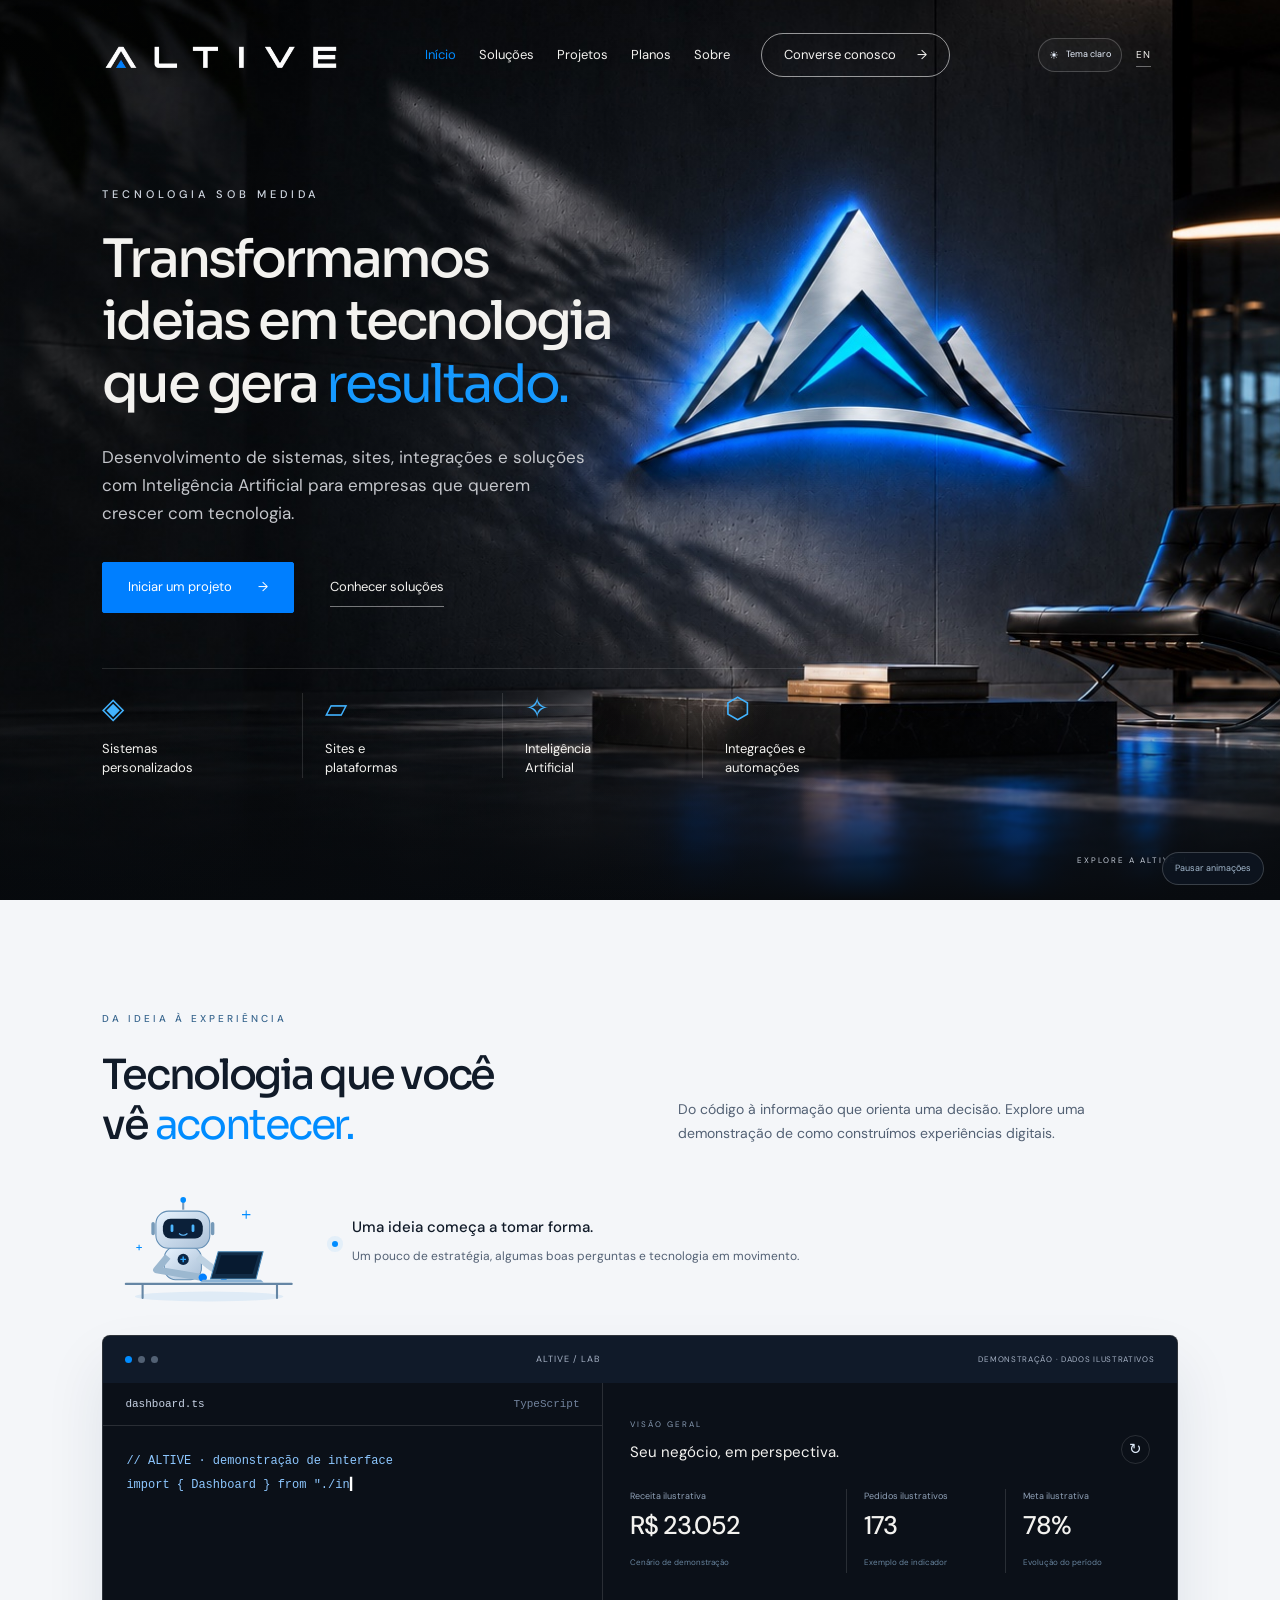
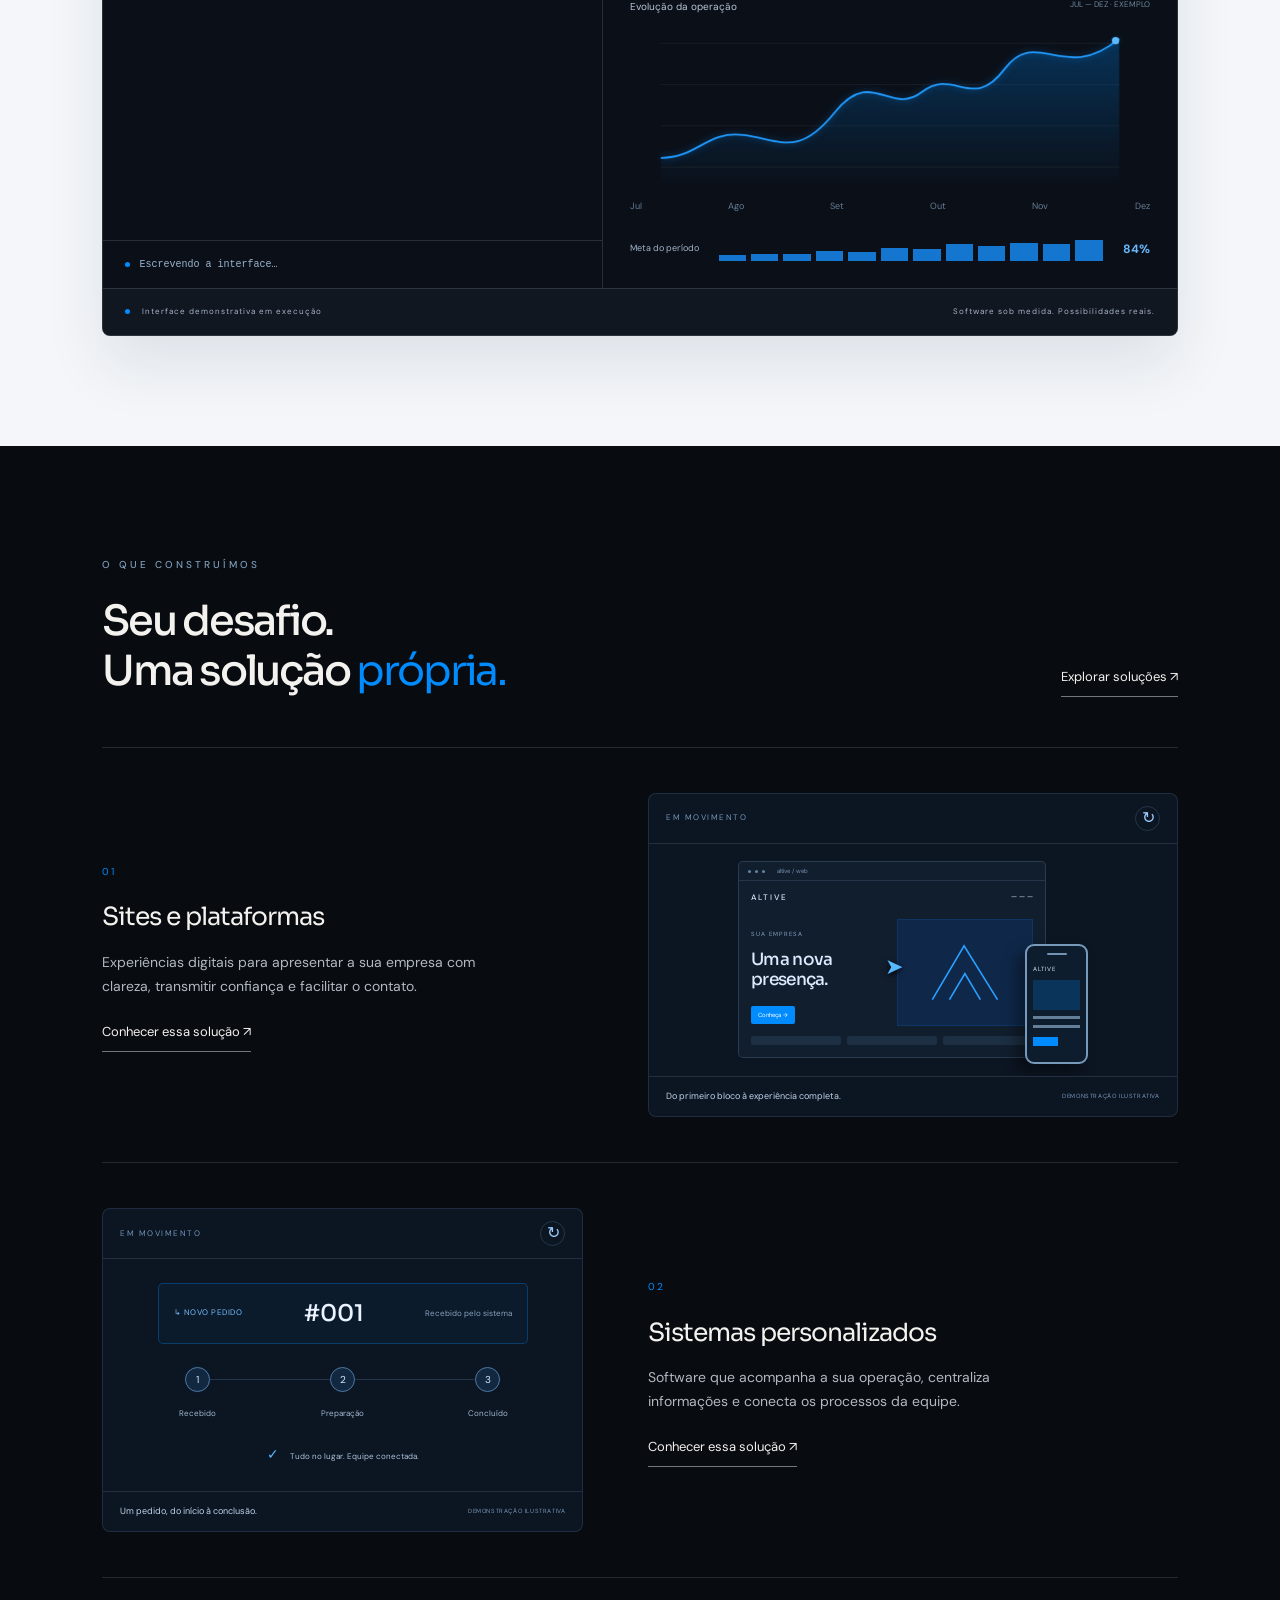
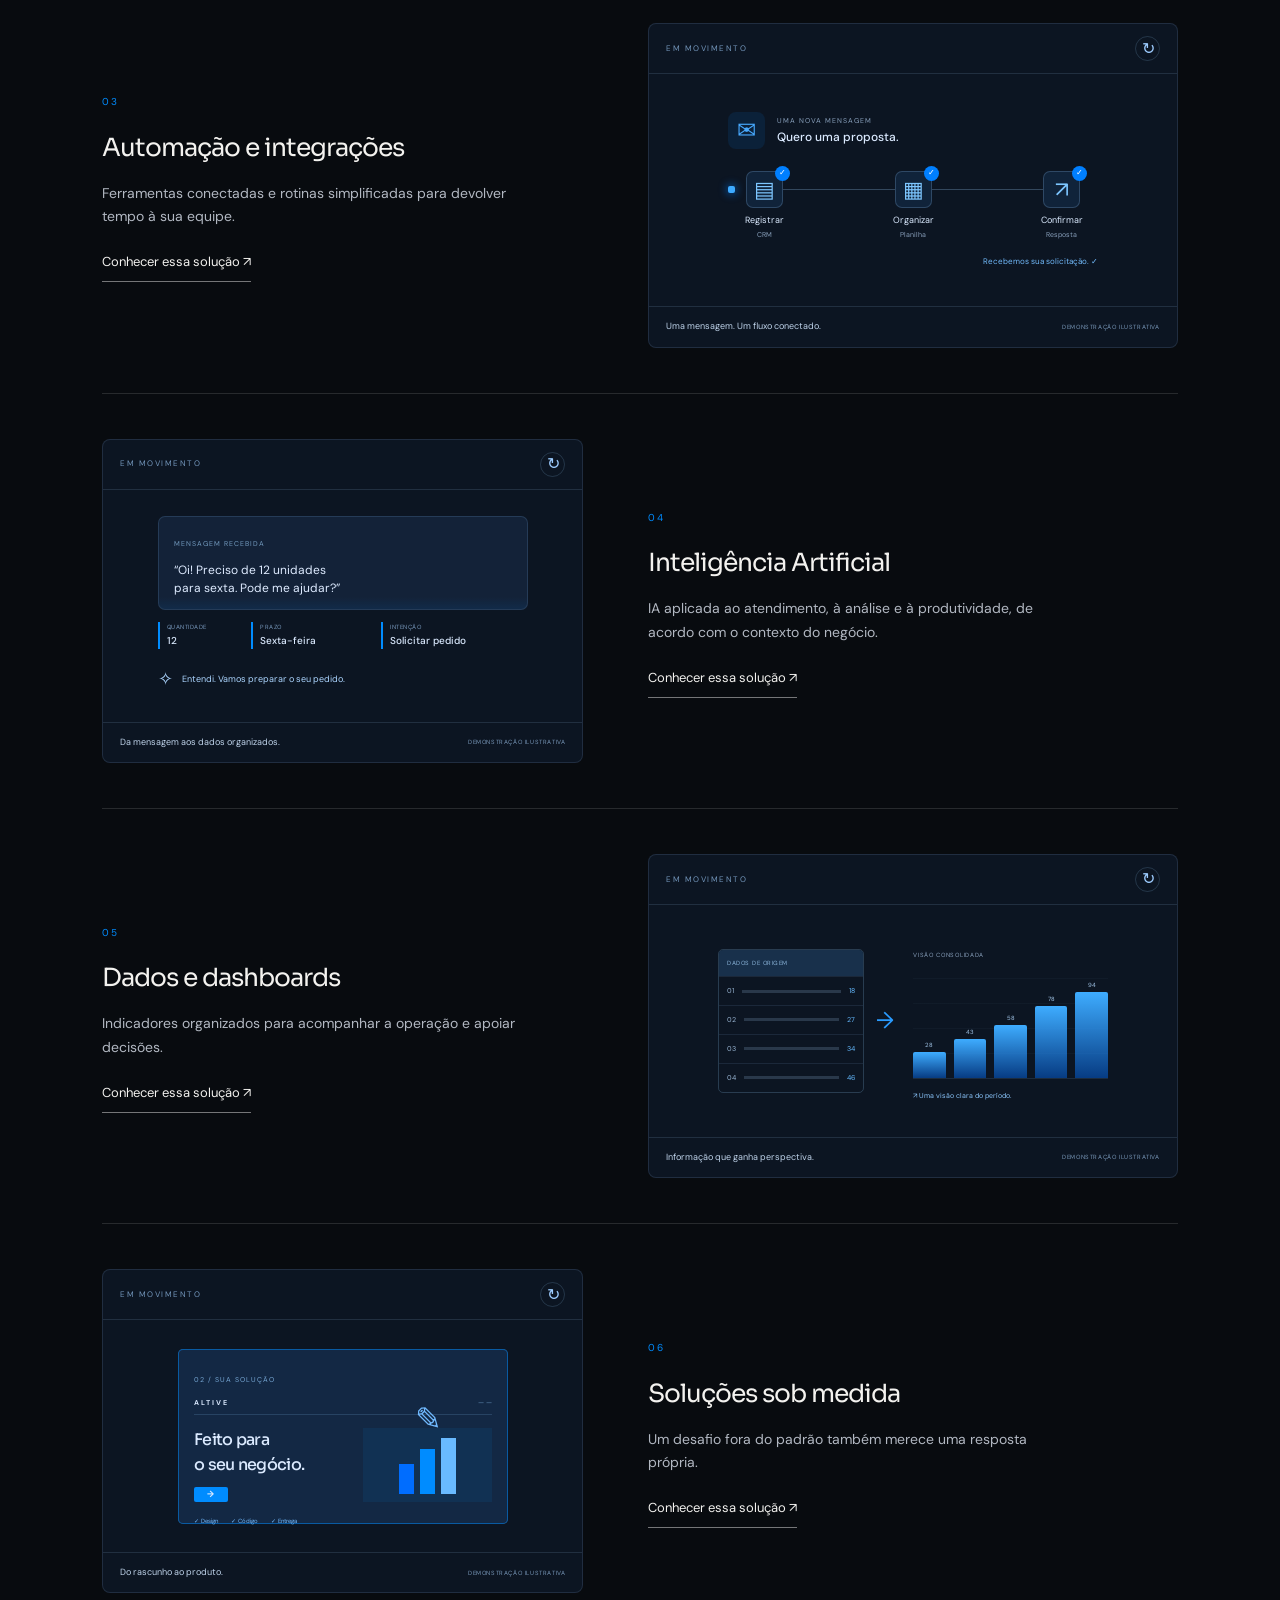
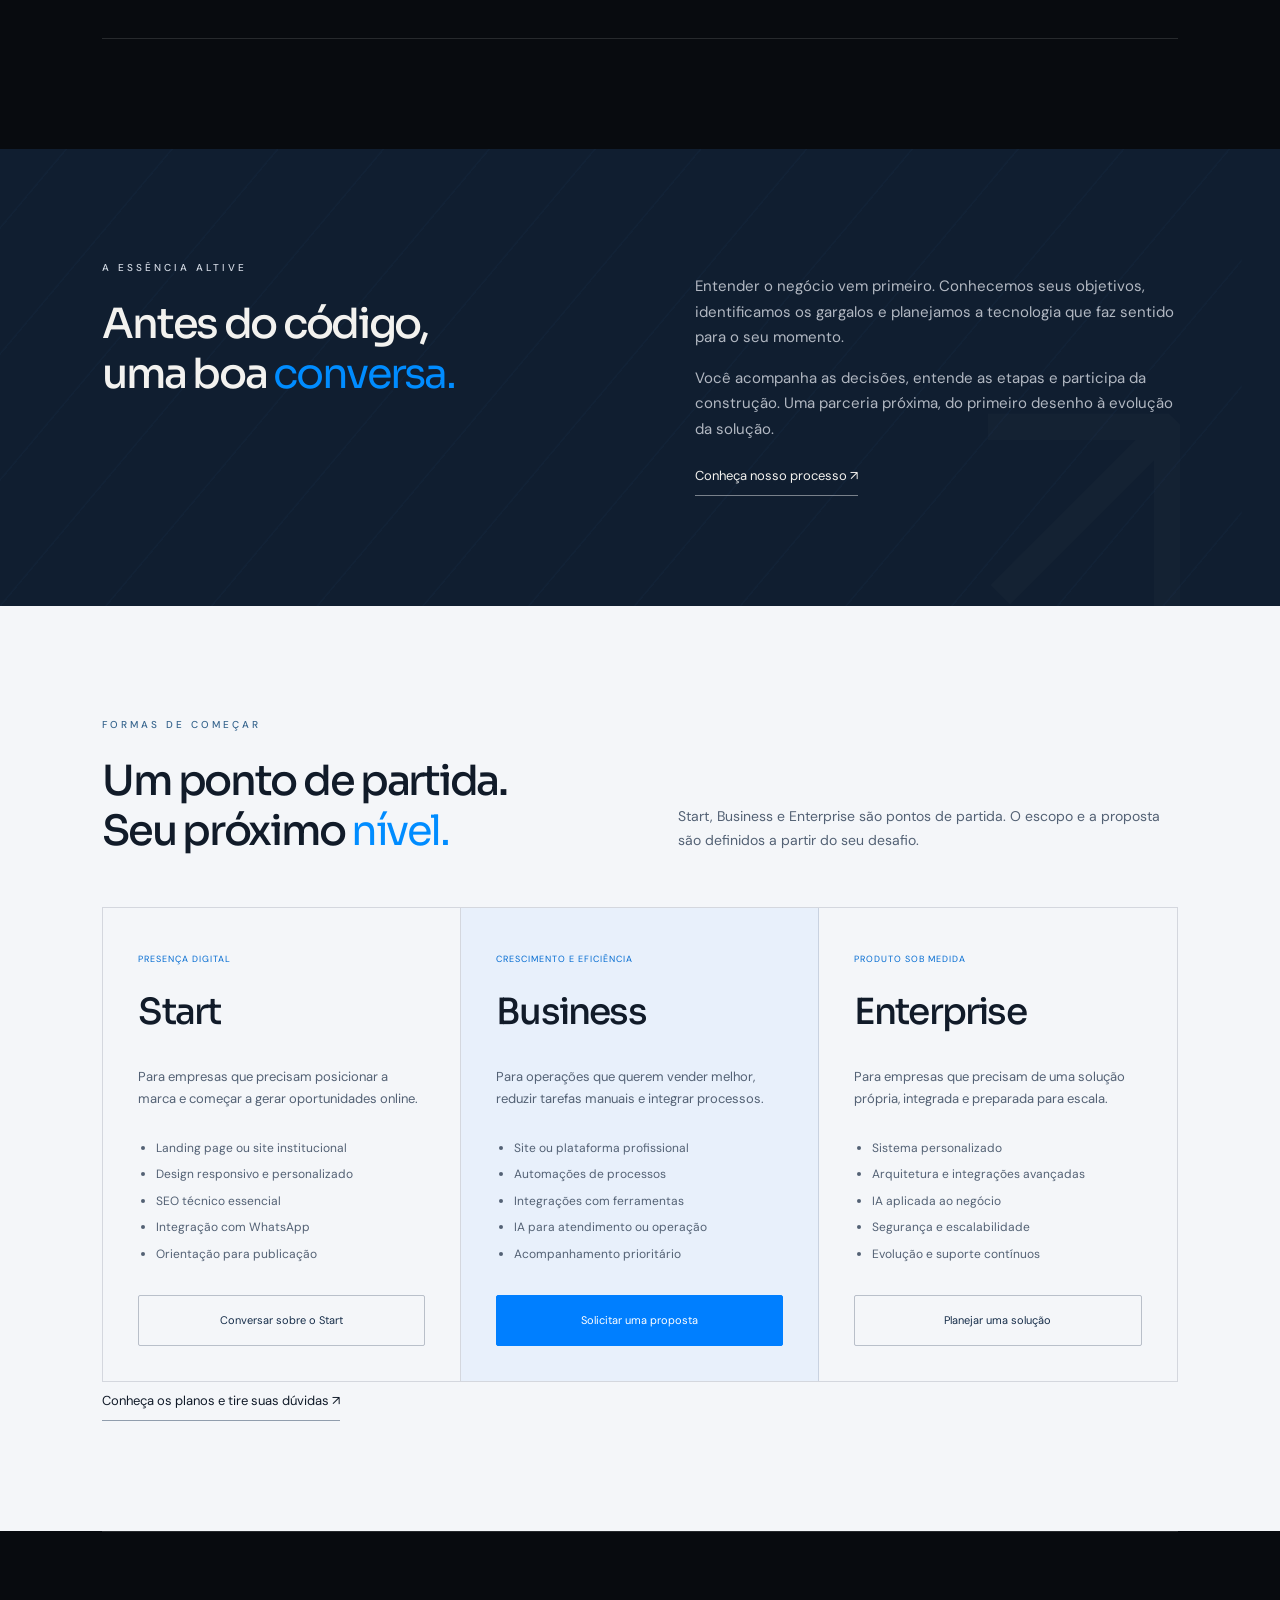
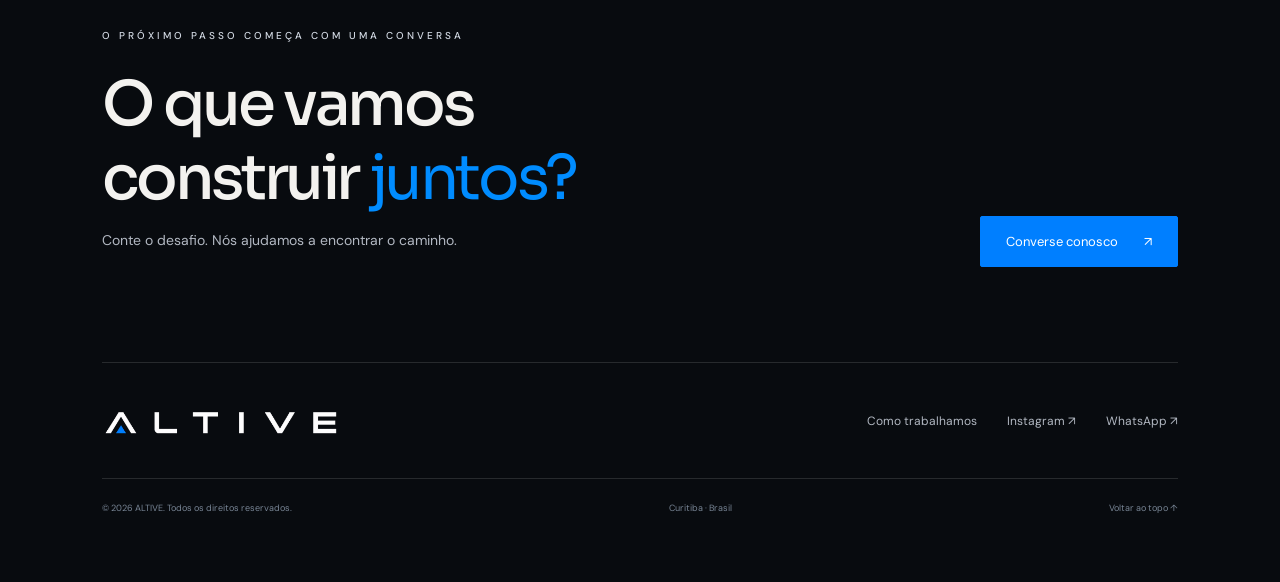
==== commit 4ed8fe24: "feat: redesign ALTIVE with animated solutions and bilingual themes" ====
--- a/index.html
+++ b/index.html
@@ -1,124 +1,5 @@
-<!doctype html>
-<html lang="pt-BR">
-<head>
-  <meta charset="utf-8">
-  <meta name="viewport" content="width=device-width,initial-scale=1">
-  <meta name="description" content="A ALTIVE desenvolve sites, sistemas personalizados, automações e soluções com inteligência artificial para empresas. Tecnologia aplicada a problemas reais de negócio.">
-  <title>ALTIVE | Sites, Sistemas, Automação e IA para Empresas</title>
-  <link rel="canonical" href="https://altivetech.com.br/">
-  <meta property="og:type" content="website">
-  <meta property="og:url" content="https://altivetech.com.br/">
-  <meta property="og:locale" content="pt_BR">
-  <meta property="og:site_name" content="ALTIVE">
-  <meta property="og:title" content="ALTIVE | Sites, Sistemas, Automação e IA para Empresas">
-  <meta property="og:description" content="Não começamos pelo código. Começamos pelo problema. A ALTIVE entende o seu negócio e desenvolve a solução digital certa para ele.">
-  <meta property="og:image" content="https://altivetech.com.br/assets/altive-mountain-hero.png">
-  <meta name="twitter:card" content="summary_large_image">
-  <link rel="icon" type="image/svg+xml" href="assets/favicon.svg?v=4">
-  <link rel="preconnect" href="https://fonts.googleapis.com">
-  <link rel="preconnect" href="https://fonts.gstatic.com" crossorigin>
-  <link href="https://fonts.googleapis.com/css2?family=Archivo:wght@600;700&family=Space+Grotesk:wght@400;500;600;700&family=JetBrains+Mono:wght@500;600;700&display=swap" rel="stylesheet">
-  <link rel="stylesheet" href="css/site.css">
-</head>
-<body>
-  <header class="site-header">
-    <div class="nav-shell container">
-      <a class="logo" href="#topo" aria-label="ALTIVE — início"><span class="official-wordmark" aria-hidden="true"><img src="assets/altive-logo-wordmark-black.png" alt=""></span><small>Software business</small></a>
-      <div class="theme-switch" role="group" aria-label="Escolher aparência"><button type="button" data-theme-value="light" aria-label="Usar modo claro" title="Modo claro">☀</button><button type="button" data-theme-value="dark" aria-label="Usar modo escuro" title="Modo escuro">☾</button></div>
-      <button class="menu-button" type="button" aria-label="Abrir menu" aria-expanded="false"><span></span><span></span></button>
-      <nav class="nav-menu" aria-label="Menu principal">
-        <a href="index.html" aria-current="page">Home</a><a href="solucoes.html">Soluções</a><a href="como-trabalhamos.html">Como trabalhamos</a><a href="projetos.html">Projetos</a><a href="index.html#sobre">Sobre</a><a href="index.html#contato">Contato</a>
-        <a class="nav-contact" href="https://wa.me/5541984801999?text=Ol%C3%A1%2C%20conheci%20a%20ALTIVE%20e%20gostaria%20de%20conversar%20sobre%20uma%20ideia%20para%20minha%20empresa." target="_blank" rel="noopener">Falar com a ALTIVE</a>
-      </nav>
-    </div>
-  </header>
-
-  <main id="topo">
-    <section class="hero container">
-      <div class="hero-copy reveal">
-        <p class="kicker">Soluções digitais para negócios</p>
-        <h1>Tecnologia clara.<br>Impacto <span>real.</span></h1>
-        <p class="hero-lead">Entendemos os desafios da sua empresa e transformamos oportunidades em sites, sistemas, automações e soluções digitais que geram valor de verdade.</p>
-        <div class="actions"><a class="button button-primary" href="https://wa.me/5541984801999?text=Ol%C3%A1%2C%20gostaria%20de%20falar%20sobre%20um%20problema%20ou%20uma%20oportunidade%20na%20minha%20empresa." target="_blank" rel="noopener">Falar sobre meu negócio</a><a class="button button-secondary" href="#metodo">Conhecer a ALTIVE</a></div>
-        <div class="trust-row"><div class="trust-item"><strong>Negócio antes da tecnologia</strong><span>Entendemos antes de propor</span></div><div class="trust-item"><strong>Soluções sob medida</strong><span>Sem pacotes genéricos</span></div><div class="trust-item"><strong>Comunicação direta</strong><span>Você entende cada etapa</span></div></div>
-      </div>
-      <div class="hero-visual reveal" aria-label="Diagrama do método ALTIVE">
-        <div class="method-panel">
-          <div class="method-head"><span>ALTIVE / MÉTODO</span><span>05 ETAPAS</span></div>
-          <ol class="method-steps">
-            <li><b>01</b><strong>Entender</strong><span>Conhecemos objetivos, clientes e processos.</span></li>
-            <li><b>02</b><strong>Identificar</strong><span>Mapeamos oportunidades e gargalos reais.</span></li>
-            <li><b>03</b><strong>Planejar</strong><span>Definimos qual solução faz sentido.</span></li>
-            <li><b>04</b><strong>Desenvolver</strong><span>Construímos com cuidado técnico.</span></li>
-            <li><b>05</b><strong>Evoluir</strong><span>Acompanhamos o projeto após a entrega.</span></li>
-          </ol>
-        </div>
-      </div>
-    </section>
-
-    <section class="section section-line" id="contexto"><div class="container">
-      <div class="signals-grid reveal">
-        <div><p class="eyebrow">Você já passou por isso?</p><h2>Sua empresa pode estar perdendo oportunidades sem perceber.</h2><p class="signals-close">É aí que a ALTIVE entra.</p></div>
-        <ul class="bullet-list">
-          <li>Processos que ainda dependem de trabalho manual</li>
-          <li>Atendimento demorado ou desorganizado</li>
-          <li>Uma presença digital que não representa a qualidade da empresa</li>
-          <li>Informações espalhadas entre planilhas e ferramentas</li>
-          <li>Clientes desistindo durante a jornada de compra</li>
-          <li>Falta de dados para tomar decisões com confiança</li>
-          <li>Ideias que nunca saíram do papel por falta de tecnologia</li>
-        </ul>
-      </div>
-    </div></section>
-
-    <section class="section" id="metodo"><div class="container">
-      <div class="cta manifesto reveal"><i class="corner corner-tl"></i><i class="corner corner-tr"></i><i class="corner corner-bl"></i><i class="corner corner-br"></i><p class="eyebrow">A essência ALTIVE</p><h2>Não começamos pelo código.<br>Começamos pelo <span>problema.</span></h2><p>Antes de desenvolver qualquer solução, buscamos entender como a empresa funciona, onde existem dificuldades e onde a tecnologia pode realmente gerar impacto.</p><p class="manifesto-highlight">A solução é consequência do problema — não o contrário.</p></div>
-    </div></section>
-
-    <section class="section section-line" id="servicos"><div class="container">
-      <div class="section-heading reveal"><div><p class="eyebrow">O que podemos construir juntos</p><h2>Tecnologia é o meio. Seu negócio é o objetivo.</h2></div><p>Nem todo problema pede a mesma solução. Por isso entendemos primeiro — e só depois definimos qual tecnologia faz sentido para o seu momento.</p></div>
-      <div class="services">
-        <article class="service-card reveal"><p class="card-number">01</p><h3>Sites e plataformas</h3><p>Experiências digitais criadas para posicionar a empresa, transmitir confiança e transformar atenção em oportunidade.</p><a class="card-link" href="solucoes.html#web">Explorar solução</a></article>
-        <article class="service-card reveal"><p class="card-number">02</p><h3>Sistemas personalizados</h3><p>Software construído em torno da operação real da empresa, eliminando limitações de ferramentas genéricas.</p><a class="card-link" href="solucoes.html#sistemas">Explorar solução</a></article>
-        <article class="service-card reveal"><p class="card-number">03</p><h3>Automação</h3><p>Tecnologia para eliminar tarefas repetitivas, conectar processos e devolver tempo para a equipe.</p><a class="card-link" href="solucoes.html#automacao">Explorar solução</a></article>
-        <article class="service-card reveal"><p class="card-number">04</p><h3>Inteligência artificial</h3><p>IA aplicada onde realmente faz sentido: atendimento, análise, produtividade, qualificação e apoio à tomada de decisão.</p><a class="card-link" href="solucoes.html#ia">Explorar solução</a></article>
-        <article class="service-card reveal"><p class="card-number">05</p><h3>Dados e dashboards</h3><p>Transformação de informações dispersas em indicadores claros para decisões melhores.</p><a class="card-link" href="solucoes.html#dados">Explorar solução</a></article>
-        <article class="service-card reveal"><p class="card-number">06</p><h3>Soluções personalizadas</h3><p>Nem todo problema cabe em uma categoria. Se existir uma oportunidade onde tecnologia possa ajudar, podemos estudar e desenvolver algo específico.</p><a class="card-link" href="solucoes.html#personalizadas">Explorar solução</a></article>
-      </div>
-    </div></section>
-
-    <section class="section section-line" id="processo"><div class="container">
-      <div class="section-heading reveal"><div><p class="eyebrow">Método ALTIVE</p><h2>Um processo claro, do problema à solução.</h2></div><p>Você participa e entende cada etapa — sem caixa-preta, sem surpresas no meio do caminho.</p></div>
-      <div class="process-grid">
-        <article class="process-step reveal"><b>01 — ENTENDER</b><h3>Conhecemos a empresa</h3><p>Objetivos, clientes e processos.</p></article>
-        <article class="process-step reveal"><b>02 — IDENTIFICAR</b><h3>Mapeamos oportunidades</h3><p>Problemas e gargalos reais.</p></article>
-        <article class="process-step reveal"><b>03 — PLANEJAR</b><h3>Definimos o caminho</h3><p>Qual solução faz sentido.</p></article>
-        <article class="process-step reveal"><b>04 — DESENVOLVER</b><h3>Construímos com cuidado</h3><p>Estratégia em solução funcional.</p></article>
-        <article class="process-step reveal"><b>05 — EVOLUIR</b><h3>Acompanhamos o projeto</h3><p>Novas oportunidades de melhoria.</p></article>
-      </div>
-      <div class="actions" style="margin-top:36px"><a class="button button-secondary" href="como-trabalhamos.html">Ver processo completo e formas de trabalhar juntos</a></div>
-    </div></section>
-
-    <section class="section section-line"><div class="container">
-      <div class="section-heading reveal"><div><p class="eyebrow">Por que ALTIVE</p><h2>Alto nível, sem distância.</h2></div><p>Trabalhamos como parceiro técnico do seu negócio: próximos o suficiente para entender e experientes o suficiente para executar.</p></div>
-      <div class="process-grid">
-        <article class="process-step reveal"><b>01</b><h3>Pensamos antes de construir</h3><p>Primeiro entendemos o problema. Depois escolhemos a tecnologia.</p></article>
-        <article class="process-step reveal"><b>02</b><h3>Soluções sob medida</h3><p>A tecnologia se adapta à operação — não o contrário.</p></article>
-        <article class="process-step reveal"><b>03</b><h3>Comunicação simples</h3><p>Sem complicar o que pode ser explicado de forma clara.</p></article>
-        <article class="process-step reveal"><b>04</b><h3>Visão de longo prazo</h3><p>Pensamos no lançamento e também na evolução.</p></article>
-        <article class="process-step reveal"><b>05</b><h3>Negócio + Tecnologia</h3><p>Decisões técnicas conectadas ao objetivo empresarial.</p></article>
-      </div>
-    </div></section>
-
-    <section class="section section-line" id="sobre"><div class="container">
-      <div class="section-heading reveal"><div><p class="eyebrow">Sobre a ALTIVE</p><h2>Tecnologia próxima do negócio.</h2></div><p>A ALTIVE nasceu com o objetivo de aproximar tecnologia e negócios, criando soluções digitais que façam sentido tanto tecnicamente quanto comercialmente. Acreditamos que boas soluções começam com boas perguntas — por isso, antes de desenvolver, buscamos entender.</p></div>
-    </div></section>
-
-    <section class="section" id="contato"><div class="container"><div class="cta reveal"><i class="corner corner-tl"></i><i class="corner corner-tr"></i><i class="corner corner-bl"></i><i class="corner corner-br"></i><p class="eyebrow">Vamos conversar</p><h2>O que poderia funcionar melhor na sua empresa?</h2><p>Conte para a ALTIVE um problema, uma ideia ou uma oportunidade. Não precisa saber qual tecnologia usar — nós ajudamos a encontrar o caminho.</p><div class="actions"><a class="button button-primary" href="https://wa.me/5541984801999?text=Ol%C3%A1%2C%20conheci%20a%20ALTIVE%20e%20gostaria%20de%20conversar%20sobre%20uma%20ideia%20para%20minha%20empresa." target="_blank" rel="noopener">Conversar com a ALTIVE</a><a class="button button-secondary" href="como-trabalhamos.html">Como trabalhamos</a></div></div></div></section>
-  </main>
-
-  <footer class="site-footer"><div class="container"><div class="footer-grid"><div class="footer-brand"><img src="assets/altive-wordmark-transparent.png" alt="ALTIVE"><p>Tecnologia confiável, design preciso e soluções construídas para gerar impacto real.</p></div><div class="footer-col"><h3>Navegação</h3><a href="solucoes.html">Soluções</a><a href="como-trabalhamos.html">Como trabalhamos</a><a href="projetos.html">Projetos</a><a href="index.html#sobre">Sobre</a></div><div class="footer-col"><h3>Contato</h3><a href="https://wa.me/5541984801999" target="_blank" rel="noopener">WhatsApp</a><a href="https://www.instagram.com/altivetech/" target="_blank" rel="noopener">Instagram</a></div></div><div class="footer-bottom"><span>© 2026 ALTIVE. Todos os direitos reservados.</span><span>Curitiba · Brasil</span></div></div></footer>
-  <a class="whatsapp" href="https://wa.me/5541984801999" target="_blank" rel="noopener" aria-label="Falar com a ALTIVE no WhatsApp"><i></i><span>Falar agora</span></a>
-  <script src="java/site.js"></script>
-</body>
-</html>
+<!doctype html><html lang="pt-BR"><head><meta charset="utf-8"><meta name="viewport" content="width=device-width,initial-scale=1"><meta name="description" content="ALTIVE: sites, sistemas personalizados, integrações e automações para empresas."><title>ALTIVE | Tecnologia sob medida</title><link rel="icon" href="assets/favicon.svg"><link rel="preconnect" href="https://fonts.googleapis.com"><link rel="preconnect" href="https://fonts.gstatic.com" crossorigin><link href="https://fonts.googleapis.com/css2?family=DM+Sans:wght@400;500;600;700&family=Sora:wght@400;500;600;700&display=swap" rel="stylesheet"><script>try{document.documentElement.dataset.theme=localStorage.getItem("altive-theme-v2")||"dark"}catch{}</script><link rel="stylesheet" href="css/site.css"><link rel="canonical" href="https://altivetech.com.br/"><link rel="alternate" hreflang="pt-BR" href="https://altivetech.com.br/"><link rel="alternate" hreflang="en" href="https://altivetech.com.br/en/index.html"></head><body><a class="skip" href="#conteudo">Pular para o conteúdo</a><header class="header"><div class="container nav-shell"><a class="brand" href="index.html" aria-label="ALTIVE — início"><span><img src="assets/altive-logo-wordmark-black.png" alt="ALTIVE"></span></a><div class="preferences"><button class="theme-toggle" type="button" aria-label="Ativar tema claro" aria-pressed="false">☀ <span>Tema claro</span></button><a class="language-link" href="en/index.html" lang="en" aria-label="Read in English">EN</a></div><button class="menu-button" aria-label="Abrir menu" aria-expanded="false" aria-controls="nav"><span></span><span></span></button><nav id="nav" aria-label="Menu principal"><a href="index.html">Início</a><a href="solucoes.html">Soluções</a><a href="projetos.html">Projetos</a><a href="planos.html">Planos</a><a href="index.html#sobre">Sobre</a><a class="nav-contact" href="https://wa.me/5541984801999" target="_blank" rel="noopener">Converse conosco <span>→</span></a></nav></div></header><main id="conteudo"><section class="hero" id="topo"><div class="room" aria-hidden="true"></div><div class="halo" aria-hidden="true"></div><div class="hero-content container"><p class="eyebrow">TECNOLOGIA SOB MEDIDA</p><h1>Transformamos<br>ideias em tecnologia<br>que gera <em>resultado.</em></h1><p class="lead">Desenvolvimento de sistemas, sites, integrações e soluções com Inteligência Artificial para empresas que querem crescer com tecnologia.</p><div class="actions"><a class="button primary" href="https://wa.me/5541984801999?text=Ol%C3%A1%2C%20quero%20iniciar%20um%20projeto%20com%20a%20ALTIVE." target="_blank" rel="noopener">Iniciar um projeto <span>→</span></a><a class="text-link" href="solucoes.html">Conhecer soluções</a></div><div class="hero-services"><a href="solucoes.html#sistemas"><span>◈</span>Sistemas<br>personalizados</a><a href="solucoes.html#web"><span>▱</span>Sites e<br>plataformas</a><a href="solucoes.html#ia"><span>✧</span>Inteligência<br>Artificial</a><a href="solucoes.html#automacao"><span>⬡</span>Integrações e<br>automações</a></div></div><span class="scroll-note">EXPLORE A ALTIVE ↓</span></section><section class="section band band-light" id="em-movimento"><div class="container"><div class="section-heading reveal"><div><p class="eyebrow">DA IDEIA À EXPERIÊNCIA</p><h2>Tecnologia que você<br>vê <em>acontecer.</em></h2></div><p>Do código à informação que orienta uma decisão. Explore uma demonstração de como construímos experiências digitais.</p></div><div class="assistant-stage"><div class="assistant-illustration"><svg viewBox="0 0 300 180" class="robot-animation" role="img" aria-label="Robo digitando no computador"><defs><linearGradient id="robot-metal" x1="0" y1="0" x2="1" y2="1"><stop stop-color="#e9f4ff"/><stop offset="1" stop-color="#a9bfd6"/></linearGradient></defs><ellipse cx="153" cy="165" rx="106" ry="7" fill="#1477cd" opacity=".09"/><path d="M34 147H271M58 147V167M250 147V167" fill="none" stroke="#6586a5" stroke-width="3" stroke-linecap="round"/><g class="robot-body"><rect x="89" y="94" width="53" height="47" rx="16" fill="url(#robot-metal)" stroke="#638eb4" stroke-width="1.5"/><circle cx="116" cy="112" r="8" fill="#0c2644"/><path d="M112 112H120M116 108V116" stroke="#2da7ff" stroke-width="2"/><g class="robot-head"><path d="M116 41V30" stroke="#7d9bb9" stroke-width="3"/><circle class="robot-antenna" cx="116" cy="27" r="4" fill="#008cff"/><rect x="77" y="43" width="77" height="53" rx="18" fill="url(#robot-metal)" stroke="#638eb4" stroke-width="1.5"/><rect x="87" y="54" width="57" height="28" rx="11" fill="#0b2039"/><g class="robot-eyes"><path d="M100 64V71M130 64V71" stroke="#4db7ff" stroke-width="4" stroke-linecap="round"/></g><path d="M110 75Q116 80 122 75" stroke="#62bdff" fill="none" stroke-width="1.5"/><path d="M73 61V75M158 61V75" stroke="#769ab9" stroke-width="5" stroke-linecap="round"/></g><g class="robot-arm arm-one"><path d="M94 108L78 127 144 138" stroke="#9cb8d0" stroke-width="10" stroke-linejoin="round" fill="none"/><circle cx="144" cy="138" r="6" fill="#007fff"/></g><g class="robot-arm arm-two"><path d="M137 108L153 121 174 136" stroke="#bdd1e2" stroke-width="10" stroke-linejoin="round" fill="none"/><circle cx="174" cy="136" r="6" fill="#007fff"/></g></g><path d="M166 101H230L220 140H155Z" fill="#112c47" stroke="#4586b7" stroke-width="1.5"/><path d="M170 106H223L215 133H162Z" fill="#071a30"/><g class="robot-screen-code" fill="none" stroke="#31a9ff" stroke-width="2" stroke-linecap="round"><path d="M176 113H189M174 119H209M171 125H194"/></g><path d="M144 141H227L231 145H140Z" fill="#8bb2d4"/><g class="robot-spark" stroke="#008cff" stroke-width="1.5"><path d="M206 42V54M200 48H212"/><path d="M53 91V99M49 95H57"/></g></svg></div><div class="assistant-caption"><span class="assistant-live"></span><div><strong>Uma ideia começa a tomar forma.</strong><p>Um pouco de estratégia, algumas boas perguntas e tecnologia em movimento.</p></div></div></div><div class="studio"><div class="studio-bar"><span><i></i><i></i><i></i></span><span>ALTIVE / LAB</span><span class="demo-label">DEMONSTRAÇÃO · DADOS ILUSTRATIVOS</span></div><div class="studio-grid"><div class="editor"><div class="editor-tab">dashboard.ts <span>TypeScript</span></div><pre aria-hidden="true"><code id="typed-code"></code><span class="cursor">▎</span></pre><p class="sr-only">Animação demonstrativa de código que monta um painel de indicadores.</p><div class="terminal"><span class="terminal-dot"></span><span id="build-state" aria-live="off">Preparando ambiente…</span></div></div><div class="dashboard"><div class="dash-title"><div><small>VISÃO GERAL</small><h3>Seu negócio, em perspectiva.</h3></div><button type="button" class="replay" aria-label="Reproduzir demonstração novamente">↻</button></div><div class="metrics"><div><small>Receita ilustrativa</small><strong>R$ <span data-count="24800">0</span></strong><span class="metric-note">Cenário de demonstração</span></div><div><small>Pedidos ilustrativos</small><strong data-count="186">0</strong><span class="metric-note">Exemplo de indicador</span></div><div><small>Meta ilustrativa</small><strong><span data-count="84">0</span>%</strong><span class="metric-note">Evolução do período</span></div></div><div class="chart-head"><span>Evolução da operação</span><small>JUL — DEZ · EXEMPLO</small></div><svg class="chart" viewBox="0 0 500 180" role="img" aria-label="Gráfico ilustrativo com evolução crescente de julho a dezembro"><defs><linearGradient id="chart-fill" x1="0" y1="0" x2="0" y2="1"><stop offset="0" stop-color="#008cff" stop-opacity=".28"/><stop offset="1" stop-color="#008cff" stop-opacity="0"/></linearGradient></defs><g class="chart-grid"><path d="M0 20H500M0 65H500M0 110H500M0 155H500"/></g><path class="chart-area" d="M0 145C40 145 50 115 90 120S150 145 190 95S250 100 285 73S340 95 375 48S440 65 500 15V180H0Z" fill="url(#chart-fill)"/><path class="chart-line" d="M0 145C40 145 50 115 90 120S150 145 190 95S250 100 285 73S340 95 375 48S440 65 500 15"/><circle class="chart-dot" cx="496" cy="17" r="4"/></svg><div class="months"><span>Jul</span><span>Ago</span><span>Set</span><span>Out</span><span>Nov</span><span>Dez</span></div><div class="mini-bars" aria-label="Distribuição ilustrativa da meta"><span>Meta do período</span><div><i style="--bar:24%"></i><i style="--bar:30%"></i><i style="--bar:27%"></i><i style="--bar:42%"></i><i style="--bar:38%"></i><i style="--bar:53%"></i><i style="--bar:50%"></i><i style="--bar:67%"></i><i style="--bar:62%"></i><i style="--bar:73%"></i><i style="--bar:70%"></i><i style="--bar:84%"></i></div><b>84%</b></div></div></div><div class="studio-footer"><span><i></i> Interface demonstrativa em execução</span><span>Software sob medida. Possibilidades reais.</span></div></div></div></section><section class="section container" id="servicos"><div class="section-heading reveal"><div><p class="eyebrow">O QUE CONSTRUÍMOS</p><h2>Seu desafio.<br>Uma solução <em>própria.</em></h2></div><a class="text-link" href="solucoes.html">Explorar soluções ↗</a></div><div class="service-list"><article class="solution-teaser reveal"><div class="teaser-copy"><span class="teaser-number">01</span><h3>Sites e plataformas</h3><p>Experiências digitais para apresentar a sua empresa com clareza, transmitir confiança e facilitar o contato.</p><a class="text-link" href="solucoes.html#web">Conhecer essa solução ↗</a></div><div class="solution-scene scene-web"><div class="scene-toolbar"><span>EM MOVIMENTO</span><button class="scene-replay" type="button" aria-label="Repetir animação: Do primeiro bloco à experiência completa.">↻</button></div><div class="scene-art" role="img" aria-label="Do primeiro bloco à experiência completa."><div class="web-build"><div class="mini-browser"><div class="browser-chrome"><i></i><i></i><i></i><span>altive / web</span></div><div class="web-nav build-piece"><b>ALTIVE</b><span>— — —</span></div><div class="web-columns"><div><span class="tiny-label build-piece">SUA EMPRESA</span><strong class="web-title build-piece">Uma nova<br>presença.</strong><span class="web-button build-piece">Conheça →</span></div><div class="web-picture build-piece"><svg viewBox="0 0 100 90" aria-hidden="true"><path d="M10 78 49 12 90 78M31 78 50 46 69 78" fill="none" stroke="currentColor" stroke-width="2"/></svg></div></div><div class="web-strips build-piece"><i></i><i></i><i></i></div></div><div class="mini-phone build-piece"><div class="phone-speaker"></div><span>ALTIVE</span><div></div><i></i><i></i><b></b></div><div class="build-pointer">➤</div></div></div><div class="scene-caption"><span>Do primeiro bloco à experiência completa.</span><small>DEMONSTRAÇÃO ILUSTRATIVA</small></div></div></article><article class="solution-teaser reveal"><div class="teaser-copy"><span class="teaser-number">02</span><h3>Sistemas personalizados</h3><p>Software que acompanha a sua operação, centraliza informações e conecta os processos da equipe.</p><a class="text-link" href="solucoes.html#sistemas">Conhecer essa solução ↗</a></div><div class="solution-scene scene-sistemas"><div class="scene-toolbar"><span>EM MOVIMENTO</span><button class="scene-replay" type="button" aria-label="Repetir animação: Um pedido, do início à conclusão.">↻</button></div><div class="scene-art" role="img" aria-label="Um pedido, do início à conclusão."><div class="order-scene"><div class="incoming-order"><span>↳ NOVO PEDIDO</span><strong>#001</strong><small>Recebido pelo sistema</small></div><div class="order-track"><div class="track-line"></div><i class="order-dot"></i><div class="order-stage"><b>1</b><span>Recebido</span></div><div class="order-stage"><b>2</b><span>Preparação</span></div><div class="order-stage"><b>3</b><span>Concluído</span></div></div><div class="order-check">✓ <span>Tudo no lugar. Equipe conectada.</span></div></div></div><div class="scene-caption"><span>Um pedido, do início à conclusão.</span><small>DEMONSTRAÇÃO ILUSTRATIVA</small></div></div></article><article class="solution-teaser reveal"><div class="teaser-copy"><span class="teaser-number">03</span><h3>Automação e integrações</h3><p>Ferramentas conectadas e rotinas simplificadas para devolver tempo à sua equipe.</p><a class="text-link" href="solucoes.html#automacao">Conhecer essa solução ↗</a></div><div class="solution-scene scene-automacao"><div class="scene-toolbar"><span>EM MOVIMENTO</span><button class="scene-replay" type="button" aria-label="Repetir animação: Uma mensagem. Um fluxo conectado.">↻</button></div><div class="scene-art" role="img" aria-label="Uma mensagem. Um fluxo conectado."><div class="automation-scene"><div class="flow-top"><span class="message-mark">✉</span><div><small>UMA NOVA MENSAGEM</small><strong>Quero uma proposta.</strong></div></div><div class="flow-network"><div class="flow-rail"></div><i class="flow-packet"></i><div class="flow-node"><b>▤</b><span>Registrar</span><small>CRM</small><i>✓</i></div><div class="flow-node"><b>▦</b><span>Organizar</span><small>Planilha</small><i>✓</i></div><div class="flow-node"><b>↗</b><span>Confirmar</span><small>Resposta</small><i>✓</i></div></div><div class="flow-confirm">Recebemos sua solicitação. ✓</div></div></div><div class="scene-caption"><span>Uma mensagem. Um fluxo conectado.</span><small>DEMONSTRAÇÃO ILUSTRATIVA</small></div></div></article><article class="solution-teaser reveal"><div class="teaser-copy"><span class="teaser-number">04</span><h3>Inteligência Artificial</h3><p>IA aplicada ao atendimento, à análise e à produtividade, de acordo com o contexto do negócio.</p><a class="text-link" href="solucoes.html#ia">Conhecer essa solução ↗</a></div><div class="solution-scene scene-ia"><div class="scene-toolbar"><span>EM MOVIMENTO</span><button class="scene-replay" type="button" aria-label="Repetir animação: Da mensagem aos dados organizados.">↻</button></div><div class="scene-art" role="img" aria-label="Da mensagem aos dados organizados."><div class="ai-scene"><div class="ai-message"><span>MENSAGEM RECEBIDA</span><p>“Oi! Preciso de 12 unidades<br>para sexta. Pode me ajudar?”</p><div class="ai-scan"></div></div><div class="ai-extract"><div><span>QUANTIDADE</span><strong>12</strong></div><div><span>PRAZO</span><strong>Sexta-feira</strong></div><div><span>INTENÇÃO</span><strong>Solicitar pedido</strong></div></div><div class="ai-reply"><b>✧</b><span>Entendi. Vamos preparar o seu pedido.</span></div></div></div><div class="scene-caption"><span>Da mensagem aos dados organizados.</span><small>DEMONSTRAÇÃO ILUSTRATIVA</small></div></div></article><article class="solution-teaser reveal"><div class="teaser-copy"><span class="teaser-number">05</span><h3>Dados e dashboards</h3><p>Indicadores organizados para acompanhar a operação e apoiar decisões.</p><a class="text-link" href="solucoes.html#dados">Conhecer essa solução ↗</a></div><div class="solution-scene scene-dados"><div class="scene-toolbar"><span>EM MOVIMENTO</span><button class="scene-replay" type="button" aria-label="Repetir animação: Informação que ganha perspectiva.">↻</button></div><div class="scene-art" role="img" aria-label="Informação que ganha perspectiva."><div class="data-scene"><div class="data-sheet"><div class="data-sheet-title">DADOS DE ORIGEM</div><div class="data-row"><span>01</span><i></i><b>18</b></div><div class="data-row"><span>02</span><i></i><b>27</b></div><div class="data-row"><span>03</span><i></i><b>34</b></div><div class="data-row"><span>04</span><i></i><b>46</b></div></div><div class="data-arrow">→</div><div class="data-result"><small>VISÃO CONSOLIDADA</small><div class="data-bars"><i style="--height:28%"><span>28</span></i><i style="--height:43%"><span>43</span></i><i style="--height:58%"><span>58</span></i><i style="--height:78%"><span>78</span></i><i style="--height:94%"><span>94</span></i></div><div class="data-insight">↗ Uma visão clara do período.</div></div></div></div><div class="scene-caption"><span>Informação que ganha perspectiva.</span><small>DEMONSTRAÇÃO ILUSTRATIVA</small></div></div></article><article class="solution-teaser reveal"><div class="teaser-copy"><span class="teaser-number">06</span><h3>Soluções sob medida</h3><p>Um desafio fora do padrão também merece uma resposta própria.</p><a class="text-link" href="solucoes.html#personalizadas">Conhecer essa solução ↗</a></div><div class="solution-scene scene-personalizadas"><div class="scene-toolbar"><span>EM MOVIMENTO</span><button class="scene-replay" type="button" aria-label="Repetir animação: Do rascunho ao produto.">↻</button></div><div class="scene-art" role="img" aria-label="Do rascunho ao produto."><div class="sketch-scene"><div class="sketch-board"><div class="sketch-version wireframe"><span>01 / RASCUNHO</span><div class="sketch-nav"></div><div class="sketch-grid"><div><i></i><i></i><b></b></div><div class="sketch-image">╳</div></div><div class="sketch-bottom"><i></i><i></i><i></i></div></div><div class="sketch-version polished"><span>02 / SUA SOLUÇÃO</span><div class="polished-nav"><b>ALTIVE</b><i>— —</i></div><div class="polished-grid"><div><strong>Feito para<br>o seu negócio.</strong><b>→</b></div><div class="polished-graphic"><i></i><i></i><i></i></div></div><div class="polished-bottom"><span>✓ Design</span><span>✓ Código</span><span>✓ Entrega</span></div></div><div class="sketch-pencil">✎</div></div></div></div><div class="scene-caption"><span>Do rascunho ao produto.</span><small>DEMONSTRAÇÃO ILUSTRATIVA</small></div></div></article></div></section><section class="about section band" id="sobre"><div class="container about-grid"><div><p class="eyebrow">A ESSÊNCIA ALTIVE</p><h2>Antes do código,<br>uma boa <em>conversa.</em></h2></div><div><p>Entender o negócio vem primeiro. Conhecemos seus objetivos, identificamos os gargalos e planejamos a tecnologia que faz sentido para o seu momento.</p><p>Você acompanha as decisões, entende as etapas e participa da construção. Uma parceria próxima, do primeiro desenho à evolução da solução.</p><a class="text-link" href="como-trabalhamos.html">Conheça nosso processo ↗</a></div></div></section><section class="section band band-light" id="planos"><div class="container"><div class="section-heading reveal"><div><p class="eyebrow">FORMAS DE COMEÇAR</p><h2>Um ponto de partida.<br>Seu próximo <em>nível.</em></h2></div><p>Start, Business e Enterprise são pontos de partida. O escopo e a proposta são definidos a partir do seu desafio.</p></div><div class="plans">
+      <article class="plan reveal"><p class="plan-kicker">Presença digital</p><h2>Start</h2><p>Para empresas que precisam posicionar a marca e começar a gerar oportunidades online.</p><ul><li>Landing page ou site institucional</li><li>Design responsivo e personalizado</li><li>SEO técnico essencial</li><li>Integração com WhatsApp</li><li>Orientação para publicação</li></ul><a class="button button-secondary" href="https://wa.me/5541984801999?text=Ol%C3%A1%2C%20quero%20come%C3%A7ar%20com%20o%20plano%20Start." target="_blank" rel="noopener">Conversar sobre o Start</a></article>
+      <article class="plan featured reveal"><p class="plan-kicker">Crescimento e eficiência</p><h2>Business</h2><p>Para operações que querem vender melhor, reduzir tarefas manuais e integrar processos.</p><ul><li>Site ou plataforma profissional</li><li>Automações de processos</li><li>Integrações com ferramentas</li><li>IA para atendimento ou operação</li><li>Acompanhamento prioritário</li></ul><a class="button button-primary" href="https://wa.me/5541984801999?text=Ol%C3%A1%2C%20quero%20uma%20proposta%20para%20o%20plano%20Business." target="_blank" rel="noopener">Solicitar uma proposta</a></article>
+      <article class="plan reveal"><p class="plan-kicker">Produto sob medida</p><h2>Enterprise</h2><p>Para empresas que precisam de uma solução própria, integrada e preparada para escala.</p><ul><li>Sistema personalizado</li><li>Arquitetura e integrações avançadas</li><li>IA aplicada ao negócio</li><li>Segurança e escalabilidade</li><li>Evolução e suporte contínuos</li></ul><a class="button button-secondary" href="https://wa.me/5541984801999?text=Ol%C3%A1%2C%20quero%20planejar%20uma%20solu%C3%A7%C3%A3o%20Enterprise." target="_blank" rel="noopener">Planejar uma solução</a></article>
+    </div><a class="text-link" href="planos.html">Conheça os planos e tire suas dúvidas ↗</a></div></section></main><section class="contact container" id="contato"><p class="eyebrow">O PRÓXIMO PASSO COMEÇA COM UMA CONVERSA</p><h2>O que vamos<br>construir <em>juntos?</em></h2><div class="contact-end"><p>Conte o desafio. Nós ajudamos a encontrar o caminho.</p><a class="button primary" href="https://wa.me/5541984801999" target="_blank" rel="noopener">Converse conosco <span>↗</span></a></div></section><footer class="container"><div class="footer-top"><a class="brand" href="index.html" aria-label="ALTIVE — início"><span><img src="assets/altive-logo-wordmark-black.png" alt="ALTIVE" loading="lazy"></span></a><div><a href="como-trabalhamos.html">Como trabalhamos</a><a href="https://www.instagram.com/altivetech/" target="_blank" rel="noopener">Instagram ↗</a><a href="https://wa.me/5541984801999" target="_blank" rel="noopener">WhatsApp ↗</a></div></div><div class="footer-bottom"><span>© 2026 ALTIVE. Todos os direitos reservados.</span><span>Curitiba · Brasil</span><a href="#topo">Voltar ao topo ↑</a></div></footer><button class="motion-button" type="button" aria-pressed="false">Pausar animações</button><script src="java/site.js"></script></body></html>
--- a/css/site.css
+++ b/css/site.css
@@ -1,149 +1,35 @@
-:root{
-  --black:#ffffff;--ink:#f7f9fc;--panel:#f0f4f9;--panel-2:#e8eef6;
-  --white:#080b10;--copy:#4a5264;--muted:#6d7888;--blue:#0954d8;--blue-2:#2f6fe0;
-  --line:rgba(10,16,28,.18);--max:1200px;--radius:8px;--shadow:0 30px 80px rgba(23,38,58,.16);--mono:"JetBrains Mono",ui-monospace,monospace
-}
-*{box-sizing:border-box;margin:0;padding:0}html{scroll-behavior:smooth;scroll-padding-top:110px;overflow-x:hidden}
-body{overflow-x:hidden;background:var(--black);color:var(--white);font-family:"Space Grotesk",system-ui,sans-serif;font-size:17px;line-height:1.65;-webkit-font-smoothing:antialiased}
-a{color:inherit;text-decoration:none}button{font:inherit}img{max-width:100%}::selection{background:var(--blue);color:#fff}
-.container{width:min(var(--max),calc(100% - 48px));margin-inline:auto}
-.site-header{position:fixed;z-index:50;top:18px;left:0;right:0}
-.nav-shell{display:flex;align-items:center;justify-content:space-between;min-height:72px;padding:10px 12px 10px 22px;border:1px solid var(--line);border-radius:10px;background:rgba(7,9,12,.82);box-shadow:0 18px 50px rgba(0,0,0,.25);backdrop-filter:blur(20px)}
-.logo{display:flex;align-items:center;gap:16px}.logo img{width:auto;height:27px}.logo small{padding-left:16px;border-left:1px solid var(--line);color:var(--muted);font-size:10px;font-weight:600;letter-spacing:.14em;text-transform:uppercase;font-family:var(--mono)}
-.nav-menu{display:flex;align-items:center;gap:2px}.nav-menu a{padding:10px 13px;border-radius:6px;color:#c9d1dc;font-size:13.5px;font-weight:600;white-space:nowrap}.nav-menu a:hover,.nav-menu a[aria-current=page]{background:rgba(255,255,255,.07);color:#fff}.nav-menu .nav-contact{margin-left:8px;padding-inline:20px;background:var(--white);color:#090b0e}.nav-menu .nav-contact:hover{background:#dfe8f2;color:#050608}
-.menu-button{display:none;width:44px;height:44px;border:1px solid var(--line);border-radius:8px;background:transparent;color:#fff;cursor:pointer}.menu-button span{display:block;width:18px;height:1.5px;margin:5px auto;background:currentColor}
-
-/* Hero */
-.hero{position:relative;display:grid;grid-template-columns:minmax(0,1.1fr) minmax(360px,.9fr);gap:68px;align-items:center;min-height:100svh;padding:150px 0 100px;overflow:hidden}
-.hero::before{content:"";position:absolute;z-index:-2;inset:-10% -10% auto auto;width:70%;height:640px;background-image:linear-gradient(var(--line) 1px,transparent 1px),linear-gradient(90deg,var(--line) 1px,transparent 1px);background-size:44px 44px;-webkit-mask-image:radial-gradient(ellipse 60% 70% at 70% 20%,#000,transparent 72%);mask-image:radial-gradient(ellipse 60% 70% at 70% 20%,#000,transparent 72%);opacity:.6}
-.hero-copy{max-width:760px}.kicker{display:flex;align-items:center;gap:12px;margin-bottom:24px;color:var(--blue-2);font-size:12px;font-weight:600;letter-spacing:.14em;text-transform:uppercase;font-family:var(--mono)}.kicker::before{content:"";width:30px;height:1px;background:var(--blue-2)}
-h1,h2,h3{font-family:"Archivo","Space Grotesk",sans-serif;text-wrap:balance}h1{font-size:clamp(48px,6.1vw,84px);font-weight:700;line-height:1.03;letter-spacing:-.03em}h1 span{color:var(--blue-2)}
-.hero-lead{max-width:650px;margin-top:28px;color:var(--copy);font-size:clamp(18px,1.7vw,21px);line-height:1.65}
-.actions{display:flex;flex-wrap:wrap;gap:12px;margin-top:36px}.button{display:inline-flex;align-items:center;justify-content:center;min-height:54px;padding:13px 22px;border:1px solid var(--line);border-radius:6px;font-size:15px;font-weight:700;transition:.2s ease}.button-primary{border-color:var(--blue);background:var(--blue);color:#fff}.button-primary:hover{border-color:#2f6fe0;background:#0b61ef}.button-secondary{background:rgba(255,255,255,.035)}.button-secondary:hover{border-color:rgba(255,255,255,.25);background:rgba(255,255,255,.07)}
-.trust-row{display:flex;flex-wrap:wrap;gap:26px;margin-top:42px;padding-top:26px;border-top:1px solid var(--line)}.trust-item strong{display:block;color:#fff;font-size:15px}.trust-item span{color:var(--muted);font-size:12px}
-.hero-visual{display:flex}.method-panel{width:100%;align-self:center;padding:30px 28px;border:1px solid var(--line);border-radius:10px;background:var(--ink)}
-.method-head{display:flex;justify-content:space-between;padding-bottom:16px;margin-bottom:6px;border-bottom:1px solid var(--line);color:var(--muted);font-size:11px;letter-spacing:.12em;text-transform:uppercase;font-family:var(--mono)}
-.method-steps{list-style:none}
-.method-steps li{position:relative;display:grid;grid-template-columns:28px 1fr;gap:4px 16px;padding:20px 0}.method-steps li+li{border-top:1px solid var(--line)}
-.method-steps b{grid-row:1/3;color:var(--blue-2);font-size:12px;letter-spacing:.04em;font-family:var(--mono);font-weight:600}
-.method-steps strong{font:700 16px "Archivo",sans-serif;color:var(--white)}
-.method-steps span{color:var(--muted);font-size:13.5px;line-height:1.5}
-
-/* Section shell */
-.section{padding:112px 0}.section-line{border-top:1px solid var(--line)}.section-heading{display:grid;grid-template-columns:1fr 1fr;gap:60px;align-items:end;margin-bottom:54px}.section-heading h2{font-size:clamp(34px,4.2vw,56px);font-weight:600;line-height:1.12;letter-spacing:-.04em}.section-heading p{max-width:520px;color:var(--copy);font-size:18px}.eyebrow{margin-bottom:14px;color:var(--blue-2);font-size:12px;font-weight:600;letter-spacing:.13em;text-transform:uppercase;font-family:var(--mono)}
-
-/* Solutions grid */
-.services{display:grid;grid-template-columns:repeat(12,1fr);gap:18px}.service-card{grid-column:span 4;min-height:300px;padding:30px;border:1px solid var(--line);border-radius:var(--radius);background:var(--ink);transition:.25s ease}.service-card:hover{transform:translateY(-5px);border-color:rgba(84,180,255,.4);background:var(--panel)}.card-number{display:flex;align-items:center;justify-content:space-between;color:var(--blue-2);font-size:12px;font-weight:600;letter-spacing:.1em;font-family:var(--mono)}.card-number::after{content:"";width:38px;height:1px;background:rgba(84,180,255,.45)}.service-card h3{margin-top:58px;font-size:21px;font-weight:600;line-height:1.3}.service-card p{margin-top:16px;color:var(--copy);font-size:15px}.card-link{display:inline-block;margin-top:24px;color:#fff;font-size:14px;font-weight:700}.card-link::after{content:" →";color:var(--blue-2)}
-.service-card .plan-badge{margin-bottom:16px}
-
-/* Pain points / signals */
-.signals-grid{display:grid;grid-template-columns:.85fr 1.15fr;gap:64px;align-items:start}
-.signals-grid h2{margin-top:16px}
-.signals-close{display:inline-flex;align-items:center;gap:10px;margin-top:28px;color:var(--blue-2);font-weight:700;font-size:16px}
-.signals-close::before{content:"";width:22px;height:1px;background:var(--blue-2)}
-
-/* Manifesto / brand statement */
-.cta.manifesto{text-align:center;padding:100px 60px}
-.manifesto h2{position:relative;z-index:1;margin-inline:auto;max-width:880px}
-.manifesto h2 span{color:var(--blue-2)}
-.manifesto>p{position:relative;z-index:1;margin-inline:auto;max-width:620px}
-.manifesto-highlight{position:relative;z-index:1;margin-top:26px;color:var(--white);font-weight:700;font-size:19px;letter-spacing:-.01em}
-.corner{position:absolute;z-index:1;width:16px;height:16px;border:1px solid var(--blue-2);opacity:.6}
-.corner-tl{top:18px;left:18px;border-width:1px 0 0 1px}
-.corner-tr{top:18px;right:18px;border-width:1px 1px 0 0}
-.corner-bl{bottom:18px;left:18px;border-width:0 0 1px 1px}
-.corner-br{bottom:18px;right:18px;border-width:0 1px 1px 0}
-
-/* Staggered reveal for card grids: cascades in instead of popping together */
-.services>.reveal:nth-child(1),.process-grid>.reveal:nth-child(1),.plans>.reveal:nth-child(1){transition-delay:0ms}
-.services>.reveal:nth-child(2),.process-grid>.reveal:nth-child(2),.plans>.reveal:nth-child(2){transition-delay:70ms}
-.services>.reveal:nth-child(3),.process-grid>.reveal:nth-child(3),.plans>.reveal:nth-child(3){transition-delay:140ms}
-.services>.reveal:nth-child(4),.process-grid>.reveal:nth-child(4){transition-delay:210ms}
-.services>.reveal:nth-child(5),.process-grid>.reveal:nth-child(5){transition-delay:280ms}
-.services>.reveal:nth-child(6){transition-delay:350ms}
-
-/* Process / pillars grid (shared 5-item numbered layout) */
-.process-grid{display:grid;grid-template-columns:repeat(5,1fr);border:1px solid var(--line);border-radius:var(--radius);overflow:hidden}.process-step{min-height:270px;padding:26px 22px;background:var(--ink)}.process-step+.process-step{border-left:1px solid var(--line)}.process-step b{color:var(--blue-2);font-size:12px;letter-spacing:.04em;font-family:var(--mono)}.process-step h3{margin-top:56px;font-size:17px}.process-step p{margin-top:14px;color:var(--copy);font-size:14px}
-
-.cta{position:relative;overflow:hidden;padding:66px;border:1px solid rgba(84,180,255,.3);border-radius:10px;background:linear-gradient(135deg,#0d1b31,#0b0e14 65%)}.cta h2{position:relative;z-index:1;max-width:820px;font-size:clamp(34px,4vw,56px);line-height:1.15}.cta p{position:relative;z-index:1;max-width:650px;margin-top:20px;color:var(--copy)}.cta .actions{position:relative;z-index:1}
-.page-hero{padding:180px 0 90px;border-bottom:1px solid var(--line)}.page-hero .page-grid{display:grid;grid-template-columns:1.25fr .75fr;gap:80px;align-items:end}.page-hero h1{font-size:clamp(46px,6vw,78px)}.page-hero p{max-width:720px;margin-top:26px;color:var(--copy);font-size:20px}.page-index{display:grid;grid-template-columns:repeat(3,1fr);gap:10px}.page-index a{padding:18px;border:1px solid var(--line);border-radius:8px;background:var(--ink);color:var(--copy);font-size:13px}.page-index a:hover{border-color:var(--blue);color:#fff}
-.solution-block{display:grid;grid-template-columns:.8fr 1.2fr;gap:90px;padding:92px 0;border-bottom:1px solid var(--line)}.solution-block:nth-child(even){grid-template-columns:1.2fr .8fr}.solution-block:nth-child(even) .solution-meta{order:2}.solution-meta b{color:var(--blue-2);font-size:13px;font-family:var(--mono)}.solution-meta h2{margin-top:18px;font-size:clamp(30px,3.5vw,46px);line-height:1.2}.solution-content>p{color:var(--copy);font-size:18px}.bullet-list{display:grid;gap:12px;margin-top:28px;list-style:none}.bullet-list li{position:relative;padding:15px 18px 15px 44px;border:1px solid var(--line);border-radius:8px;background:var(--ink);color:#d0d7e0;font-size:15px}.bullet-list li::before{content:"";position:absolute;left:18px;top:23px;width:8px;height:8px;border-radius:50%;background:var(--blue)}
-
-/* Engagement models ("como podemos trabalhar juntos") */
-.plans{display:grid;grid-template-columns:repeat(3,1fr);gap:18px;align-items:stretch}.plan{display:flex;flex-direction:column;padding:34px;border:1px solid var(--line);border-radius:10px;background:var(--ink)}.plan-badge{display:inline-block;align-self:flex-start;margin-bottom:26px;padding:6px 10px;border-radius:4px;background:var(--blue);font-size:10px;font-weight:700;letter-spacing:.1em;text-transform:uppercase;color:#fff;font-family:var(--mono)}.plan-kicker{color:var(--blue-2);font-size:11px;font-weight:600;letter-spacing:.1em;text-transform:uppercase;font-family:var(--mono)}.plan h2{margin-top:15px;font-size:28px}.plan>p{min-height:82px;margin-top:16px;color:var(--copy);font-size:15px}.plan .button{margin-top:auto}
-
-.faq{max-width:900px;margin-inline:auto}.faq details{border-bottom:1px solid var(--line)}.faq summary{padding:24px 0;color:var(--white);font-weight:600;cursor:pointer;list-style:none}.faq summary::after{content:"+";float:right;color:var(--blue-2);font-size:22px}.faq details[open] summary::after{content:"−"}.faq details p{max-width:760px;padding:0 0 24px;color:var(--copy)}
-.site-footer{margin-top:110px;border-top:1px solid var(--line);background:#07090c}.footer-grid{display:grid;grid-template-columns:1.5fr .7fr .7fr;gap:70px;padding:70px 0}.footer-brand img{height:27px;width:auto}.footer-brand p{max-width:420px;margin-top:20px;color:var(--muted);font-size:14px}.footer-col h3{font:700 11px "Space Grotesk",sans-serif;letter-spacing:.14em;text-transform:uppercase}.footer-col a{display:block;margin-top:12px;color:var(--muted);font-size:14px}.footer-col a:hover{color:#fff}.footer-bottom{display:flex;justify-content:space-between;padding:22px 0;border-top:1px solid var(--line);color:#606b79;font-size:12px}
-.whatsapp{position:fixed;z-index:40;right:24px;bottom:24px;display:flex;align-items:center;gap:10px;padding:13px 17px;border-radius:999px;background:#fff;color:#07090c;font-size:13px;font-weight:700;box-shadow:0 18px 50px rgba(0,0,0,.35)}.whatsapp i{width:8px;height:8px;border-radius:50%;background:#19b86b}
-.reveal{opacity:0;transform:translateY(8px);transition:.4s cubic-bezier(.16,1,.3,1)}.reveal.visible{opacity:1;transform:none}
-
-/* Process / pillars responsive collapse (own breakpoint: 5 narrow columns need more room) */
-@media(max-width:1080px){.process-grid{grid-template-columns:1fr}.process-step+.process-step{border-left:0;border-top:1px solid var(--line)}.process-step{min-height:0;padding:24px}.process-step h3{margin-top:14px}}
-
-/* Header nav collapse (own breakpoint: six nav items need more room than content grids) */
-@media(max-width:1180px){.menu-button{display:block}.nav-menu{position:absolute;display:none;top:82px;left:24px;right:24px;flex-direction:column;align-items:stretch;padding:12px;border:1px solid var(--line);border-radius:10px;background:#090b0f}.nav-menu.open{display:flex}.nav-menu .nav-contact{margin:4px 0 0}}
-
-@media(max-width:960px){.hero{grid-template-columns:1fr;gap:38px;padding-top:150px}.hero-visual{max-width:620px;width:100%}.section-heading,.page-hero .page-grid,.signals-grid{grid-template-columns:1fr;gap:28px}.service-card{grid-column:span 6}.solution-block,.solution-block:nth-child(even){grid-template-columns:1fr;gap:36px}.solution-block:nth-child(even) .solution-meta{order:initial}.plans{grid-template-columns:1fr}.plan>p{min-height:0}.footer-grid{grid-template-columns:1fr 1fr}.footer-brand{grid-column:span 2}}
-@media(max-width:620px){.container{width:calc(100% - 30px)}.site-header{top:10px}.nav-shell{min-height:64px;padding-left:16px}.logo small{display:none}.hero{min-height:auto;padding:125px 0 70px}.method-panel{padding:22px 18px}.method-steps li{padding:16px 0}.section{padding:78px 0}.section-heading{margin-bottom:34px}.service-card{grid-column:span 12;min-height:260px;padding:24px}.service-card h3{margin-top:44px}.cta.manifesto{padding:48px 26px}.cta{padding:38px 25px}.actions{flex-direction:column}.actions .button{width:100%}.page-hero{padding:140px 0 70px}.page-index{grid-template-columns:1fr 1fr}.solution-block{padding:68px 0}.footer-grid{grid-template-columns:1fr;gap:40px}.footer-brand{grid-column:auto}.footer-bottom{gap:16px;flex-direction:column}.whatsapp{right:15px;bottom:15px}.whatsapp span{display:none}}
-@media(prefers-reduced-motion:reduce){html{scroll-behavior:auto}.reveal{opacity:1;transform:none;transition:none}}
-@media print{.reveal{opacity:1!important;transform:none!important}.site-header,.whatsapp{position:static}}
-
-/* Light premium theme */
-.nav-shell{background:rgba(255,255,255,.9);box-shadow:0 18px 50px rgba(23,38,58,.1)}
-.nav-menu a{color:#4d5968}.nav-menu a:hover,.nav-menu a[aria-current=page]{background:#eef3f8;color:#080b10}
-.nav-menu .nav-contact{background:#080b10;color:#fff}.nav-menu .nav-contact:hover{background:#1c2632;color:#fff}
-.menu-button{color:#080b10}.trust-item strong{color:#080b10}
-.button-secondary:hover{border-color:rgba(7,18,34,.22);background:#f2f5f9}
-.service-card{background:#fff;box-shadow:0 16px 45px rgba(23,38,58,.06)}
-.service-card:hover{border-color:rgba(18,110,255,.35);background:#fbfdff;box-shadow:0 22px 55px rgba(23,38,58,.1)}
-.card-link{color:#080b10}.process-step{background:#fff}
-.cta{border-color:rgba(18,110,255,.22);background:linear-gradient(135deg,#eaf3ff,#f8fbff 65%)}
-.page-index a{background:#fff}.page-index a:hover{color:#080b10}
-.bullet-list li{background:#fff;color:#293442}
-.plan{background:#fff;box-shadow:0 16px 45px rgba(23,38,58,.06)}
-.site-footer{border-top-color:rgba(255,255,255,.1);background:#080b10;color:#fff}
-.footer-brand p,.footer-col a{color:#8f9baa}.footer-col a:hover{color:#fff}.footer-bottom{border-top-color:rgba(255,255,255,.1)}
-.site-header .logo img{filter:brightness(0)}
-.plan-badge{color:#fff}
-@media(max-width:1180px){.nav-menu{background:#fff;box-shadow:0 20px 50px rgba(23,38,58,.14)}}
-
-/* Brand signature and precise micro-interactions */
-.official-wordmark{position:relative;display:block;flex:0 0 auto;width:210px;height:28px;overflow:hidden}
-.official-wordmark img{position:absolute;width:245px;max-width:none;height:auto;left:50%;top:50%;transform:translate(-50%,-50%);filter:brightness(0)}
-.service-card,.plan,.page-index a,.bullet-list li{position:relative;isolation:isolate;overflow:hidden;transition:transform .18s ease,border-color .18s ease}
-.service-card::before,.plan::before{content:"";position:absolute;z-index:-1;inset:10px;opacity:0;transition:opacity .18s ease;background:linear-gradient(var(--blue-2),var(--blue-2)) top left/12px 1px no-repeat,linear-gradient(var(--blue-2),var(--blue-2)) top left/1px 12px no-repeat,linear-gradient(var(--blue-2),var(--blue-2)) top right/12px 1px no-repeat,linear-gradient(var(--blue-2),var(--blue-2)) top right/1px 12px no-repeat,linear-gradient(var(--blue-2),var(--blue-2)) bottom left/12px 1px no-repeat,linear-gradient(var(--blue-2),var(--blue-2)) bottom left/1px 12px no-repeat,linear-gradient(var(--blue-2),var(--blue-2)) bottom right/12px 1px no-repeat,linear-gradient(var(--blue-2),var(--blue-2)) bottom right/1px 12px no-repeat}
-.service-card:hover::before,.plan:hover::before{opacity:.7}
-.plan{transition:transform .2s ease,border-color .18s ease}
-.service-card:hover,.plan:hover{border-color:rgba(47,111,224,.4)}
-.plan:hover{transform:translateY(-4px)}
-.page-index a,.bullet-list li{transition:border-color .18s ease}.page-index a:hover,.bullet-list li:hover{border-color:var(--blue)}
-@media(prefers-reduced-motion:reduce){.service-card,.plan,.page-index a,.bullet-list li{transform:none!important}}
-
-/* Light and dark appearance */
-.theme-switch{display:flex;align-items:center;gap:3px;margin-left:auto;margin-right:8px;padding:3px;border:1px solid var(--line);border-radius:8px;background:var(--ink)}
-.theme-switch button{display:grid;place-items:center;width:34px;height:34px;border:0;border-radius:6px;background:transparent;color:var(--muted);font-size:19px;line-height:1;cursor:pointer;transition:background .22s ease,color .22s ease,transform .22s ease}
-.theme-switch button:hover{color:var(--white);transform:translateY(-1px)}
-.theme-switch button[aria-pressed=true]{background:#fff;color:#0a0d12;box-shadow:0 4px 14px rgba(23,38,58,.1)}
-.nav-menu{margin-left:0}
-html[data-theme=dark]{--black:#050608;--ink:#0a0c10;--panel:#0f1218;--panel-2:#151a22;--white:#f8fafc;--copy:#b7c0cc;--muted:#7b8797;--blue:#2783ff;--blue-2:#60bdff;--line:rgba(255,255,255,.16);--shadow:0 30px 80px rgba(0,0,0,.35);color-scheme:dark}
-html[data-theme=dark] body{background:#050608}
-html[data-theme=dark] .nav-shell{background:rgba(7,9,12,.9);box-shadow:0 18px 50px rgba(0,0,0,.3)}
-html[data-theme=dark] .official-wordmark img{filter:brightness(0) invert(1)}
-html[data-theme=dark] .nav-menu a{color:#c7d0dc}
-html[data-theme=dark] .nav-menu a:hover,html[data-theme=dark] .nav-menu a[aria-current=page]{background:rgba(255,255,255,.08);color:#fff}
-html[data-theme=dark] .nav-menu .nav-contact{background:#fff;color:#080b10}
-html[data-theme=dark] .nav-menu .nav-contact:hover{background:#dfe8f2;color:#080b10}
-html[data-theme=dark] .menu-button{color:#fff}
-html[data-theme=dark] .theme-switch button[aria-pressed=true]{background:#202734;color:#fff;box-shadow:none}
-html[data-theme=dark] .trust-item strong,html[data-theme=dark] .card-link{color:#f8fafc}
-html[data-theme=dark] .service-card,html[data-theme=dark] .process-step,html[data-theme=dark] .page-index a,html[data-theme=dark] .bullet-list li,html[data-theme=dark] .plan{background:#0a0c10;box-shadow:none}
-html[data-theme=dark] .service-card:hover{background:#0f1218;box-shadow:0 24px 60px rgba(0,0,0,.24)}
-html[data-theme=dark] .bullet-list li{color:#d4dbe4}
-html[data-theme=dark] .cta{border-color:rgba(96,189,255,.28);background:linear-gradient(135deg,#0d1b31,#0b0e14 65%)}
-html[data-theme=dark] .whatsapp{background:#fff;color:#07090c}
-html[data-theme=dark] .site-footer{background:#030406}
-html[data-theme=dark] .footer-bottom{color:#687484}
-html[data-theme=dark] .page-index a:hover{color:#fff}
-html[data-theme=dark] .button-secondary:hover{border-color:rgba(255,255,255,.25);background:rgba(255,255,255,.07)}
-@media(max-width:1180px){html[data-theme=dark] .nav-menu{background:#090b0f;box-shadow:0 20px 50px rgba(0,0,0,.32)}}
-@media(max-width:620px){.official-wordmark{width:140px;height:25px}.official-wordmark img{width:165px}.theme-switch{margin-right:5px}.theme-switch button{width:31px;height:31px}.nav-shell{padding-right:8px}}
+:root{--bg:#080b0f;--panel:#0e131b;--text:#f3f2ef;--copy:#b2b8c2;--blue:#008cff;--line:#ffffff20;--x:0px;--y:0px}*{box-sizing:border-box}html{scroll-behavior:smooth;scroll-padding-top:95px}body{margin:0;background:var(--bg);color:var(--text);font:15px/1.7 'DM Sans',Arial,sans-serif;-webkit-font-smoothing:antialiased}a{color:inherit;text-decoration:none}button{font:inherit;cursor:pointer}a,button{-webkit-tap-highlight-color:transparent}a:focus-visible,button:focus-visible,summary:focus-visible{outline:2px solid var(--blue);outline-offset:5px}::selection{background:#006dff;color:white}.container{width:min(1420px,84%);margin:auto}.header{position:absolute;top:0;left:0;width:100%;z-index:20}.nav-shell{display:flex;align-items:center;justify-content:space-between;height:110px}.brand{display:block;width:235px;flex-shrink:0}.brand>span{display:block;width:235px;height:35px;position:relative;overflow:hidden}.brand img{position:absolute;max-width:none;width:270px;height:auto;left:50%;top:50%;transform:translate(-50%,-50%)}nav{display:flex;gap:34px;align-items:center;font-size:13px}nav a{transition:color .2s}nav a:hover,nav a[aria-current=page]{color:var(--blue)}.nav-contact{margin-left:40px;border:1px solid #ffffff90;border-radius:40px;padding:10px 22px}.nav-contact span{margin-left:18px}.menu-button{display:none}.hero{min-height:850px;height:min(1000px,100svh);position:relative;overflow:hidden;isolation:isolate}.room{position:absolute;inset:-15px;z-index:-3;background:url('../assets/ambiente.jpg') center center/cover no-repeat;transform:translate(var(--x),var(--y)) scale(1.025);transition:transform 1.4s ease-out}.hero:before{content:'';position:absolute;inset:0;z-index:-2;background:linear-gradient(90deg,#03060855,transparent 65%),linear-gradient(0deg,var(--bg),transparent 22%)}.halo{position:absolute;z-index:-1;left:49%;top:22%;width:29%;height:37%;background:radial-gradient(ellipse,#008cff36,transparent 66%);mix-blend-mode:screen;animation:breathe 5s ease-in-out infinite;pointer-events:none}@keyframes breathe{0%,100%{opacity:.3;transform:scale(.96)}50%{opacity:1;transform:scale(1.1)}}.hero-content{padding-top:185px}.eyebrow{font-size:10px;letter-spacing:3px;font-weight:500;margin:0 0 24px;color:#d1d8e2}.hero .eyebrow{font-size:11px;letter-spacing:4px}h1,h2{font-family:'Libre Caslon Display',Georgia,serif;font-weight:400;line-height:1.04;letter-spacing:-.025em;margin:0}h1{font-size:clamp(52px,4.7vw,82px);max-width:750px}em{font-weight:400;color:var(--blue)}.lead{max-width:500px;font-size:17px;line-height:1.65;color:#c4c6cb;margin:30px 0 0}.actions{display:flex;align-items:center;gap:36px;margin-top:35px;flex-wrap:wrap}.button{display:inline-flex;align-items:center;justify-content:center;gap:26px;min-height:51px;padding:13px 25px;font-size:13px;border-radius:2px;border:1px solid var(--line);transition:background .25s,transform .25s}.primary,.button-primary{background:#007fff;border-color:#007fff;color:white}.primary:hover,.button-primary:hover{background:#1596ff;transform:translateY(-2px)}.text-link{display:inline-block;border-bottom:1px solid #ffffff70;padding:8px 0;font-size:13px}.text-link:hover{color:var(--blue)}.hero-services{display:grid;grid-template-columns:repeat(4,1fr);border-top:1px solid var(--line);max-width:800px;margin-top:65px;padding-top:24px}.hero-services a{font-size:13px;line-height:1.5;padding:0 22px;border-left:1px solid var(--line)}.hero-services a:first-child{padding-left:0;border:0}.hero-services a>span{display:block;font-size:29px;line-height:1.1;color:#42b3ff;margin-bottom:14px}.hero-services a:hover{color:#63b7ff}.scroll-note{position:absolute;right:7%;bottom:32px;font-size:8px;letter-spacing:2px;color:#c3cad5}.section{padding:110px 0}.section-heading{display:flex;justify-content:space-between;align-items:end;gap:50px;margin-bottom:50px}.section-heading h2,h2{font-size:clamp(39px,4.3vw,64px)}.section-heading>p{max-width:400px;color:var(--copy);font-size:14px;margin-bottom:5px}.section-heading .eyebrow{color:#7b9bb9}.studio{border:1px solid #ffffff25;background:#0b1018;border-radius:8px;overflow:hidden;box-shadow:0 35px 90px #0004}.studio-bar,.studio-footer{display:flex;justify-content:space-between;align-items:center;gap:20px;padding:16px 22px;background:#111721;color:#a7b3c6;font-size:9px;letter-spacing:1px}.studio-bar>span:first-child{display:flex;gap:6px}.studio-bar i{width:7px;height:7px;border-radius:50%;background:#526174}.studio-bar i:first-child{background:#008cff}.demo-label{font-size:8px;letter-spacing:.7px}.studio-grid{display:grid;grid-template-columns:1fr 1.15fr}.editor{border-right:1px solid var(--line);display:flex;flex-direction:column;min-width:0}.editor-tab{padding:15px 22px;color:#c8d3e5;font:11px monospace;border-bottom:1px solid var(--line)}.editor-tab span{float:right;color:#72839d}.editor pre{min-height:300px;padding:23px;margin:0;white-space:pre-wrap;overflow-wrap:anywhere;color:#8dc7ff;font:12px/2 ui-monospace,SFMono-Regular,Consolas,monospace}.cursor{color:#fff;animation:blink 1s step-end infinite}@keyframes blink{50%{opacity:0}}.terminal{margin-top:auto;padding:18px 22px;border-top:1px solid var(--line);color:#9ab4cf;font:10px monospace}.terminal-dot,.studio-footer i{display:inline-block;width:5px;height:5px;background:var(--blue);border-radius:50%;margin-right:9px}.dashboard{padding:27px;min-width:0}.dash-title{display:flex;justify-content:space-between;align-items:center}.dash-title small{font-size:8px;letter-spacing:2px;color:#899cb4}.dash-title h3{font-size:15px;font-weight:400;margin:4px 0 24px}.replay{background:none;border:1px solid var(--line);border-radius:50%;color:#dce8f7;width:29px;height:29px}.metrics{display:grid;grid-template-columns:1.4fr 1fr 1fr;margin-bottom:25px;gap:14px}.metrics>div{border-left:1px solid var(--line);padding-left:17px}.metrics>div:first-child{padding:0;border:0}.metrics small{display:block;color:#91a2b8;font-size:9px}.metrics strong{display:block;font-size:clamp(17px,2vw,27px);font-weight:500;letter-spacing:-1px;white-space:nowrap}.metric-note{font-size:8px;color:#68849e}.chart-head{display:flex;justify-content:space-between;font-size:10px;color:#b6c5d8}.chart-head small{font-size:8px;color:#6e849b}.chart{width:100%;height:165px;overflow:visible;margin-top:10px}.chart-grid path{stroke:#ffffff10;stroke-width:1;fill:none}.chart-line{fill:none;stroke:#219cff;stroke-width:2;stroke-dasharray:650;stroke-dashoffset:650;filter:drop-shadow(0 0 4px #008cff80)}.playing .chart-line{animation:draw 2.7s ease-out forwards}.chart-area,.chart-dot{opacity:0}.playing .chart-area,.playing .chart-dot{animation:appear 2.8s forwards}.chart-dot{fill:#5ab9ff}@keyframes draw{to{stroke-dashoffset:0}}@keyframes appear{to{opacity:1}}.months{display:flex;justify-content:space-between;color:#667c95;font-size:9px}.mini-bars{display:flex;align-items:center;gap:20px;margin-top:22px;font-size:9px;color:#a1b3c9}.mini-bars>div{display:flex;align-items:end;gap:5px;height:25px;flex:1}.mini-bars i{display:block;background:#1576d0;flex:1;height:var(--bar);transform:scaleY(0);transform-origin:bottom;transition:transform 2s}.playing .mini-bars i{transform:scaleY(1)}.mini-bars b{color:#68b9ff;font-size:12px}.studio-footer{font-size:8px;border-top:1px solid var(--line)}.service-row{display:grid;grid-template-columns:50px 1fr 1fr 25px;gap:25px;align-items:center;border-top:1px solid var(--line);padding:30px 0;transition:padding .25s,background .25s}.service-row:last-child{border-bottom:1px solid var(--line)}.service-row:hover{padding-left:15px;background:#ffffff03}.service-row>span{font-size:10px;color:var(--blue)}h3{font-weight:400}.service-row h3{font-size:22px;letter-spacing:-.5px;margin:0}.service-row p{font-size:13px;color:var(--copy);margin:0}.service-row b{font-size:23px;font-weight:400;color:var(--blue)}.about{background:#11161e}.about-grid{display:grid;grid-template-columns:1fr 1fr;gap:110px}.about-grid p:not(.eyebrow){color:var(--copy);font-size:15px;max-width:490px}.plans{display:grid;grid-template-columns:repeat(3,1fr);gap:0;border:1px solid var(--line)}.plan{padding:35px;border-right:1px solid var(--line);display:flex;flex-direction:column}.plan:last-child{border:0}.plan.featured{background:#008cff09}.plan h2{font-size:44px;margin:13px 0 20px}.plan-kicker{color:#70b7f5;font-size:9px;letter-spacing:1px;text-transform:uppercase}.plan>p:not(.plan-kicker){font-size:13px;color:var(--copy)}.plan ul{font-size:12px;color:var(--copy);padding-left:18px;line-height:2.2;margin-bottom:28px}.plan .button{margin-top:auto;font-size:11px;padding:13px 16px}.contact{padding:95px 0;border-top:1px solid var(--line)}.contact h2{font-size:clamp(55px,6vw,88px)}.contact-end{display:flex;justify-content:space-between;align-items:end;gap:25px}.contact-end p{color:var(--copy);font-size:14px}.footer-top{border-top:1px solid var(--line);padding:40px 0;display:flex;justify-content:space-between;align-items:center}.footer-top>div{display:flex;gap:30px;font-size:12px;color:var(--copy)}.footer-bottom{padding:22px 0 65px;border-top:1px solid var(--line);display:flex;justify-content:space-between;color:#788595;font-size:9px}.motion-button{position:fixed;right:16px;bottom:15px;background:#0d1520df;border:1px solid #ffffff30;color:#a6bbd0;font-size:9px;padding:8px 12px;border-radius:20px;z-index:30;backdrop-filter:blur(10px)}.paused *, .paused *:before,.paused *:after{animation-play-state:paused!important}.skip{position:fixed;top:-80px;left:20px;padding:15px;background:var(--blue);z-index:99}.skip:focus{top:5px}.sr-only{position:absolute;width:1px;height:1px;padding:0;overflow:hidden;clip:rect(0,0,0,0);white-space:nowrap}.reveal{opacity:1}.js .reveal{opacity:0;transform:translateY(18px);transition:transform .7s,opacity .7s}.js .reveal.visible{opacity:1;transform:none}.inner{padding-top:120px}.page-hero{padding:70px 0;border-bottom:1px solid var(--line)}.page-grid{display:grid;grid-template-columns:1.3fr 1fr;gap:80px;align-items:end}.page-hero h1{font-size:clamp(48px,5vw,76px)}.page-hero h1 span{color:var(--blue);font-style:italic}.page-hero p:not(.kicker){color:var(--copy)}.kicker{color:#6fb9ff;font-size:11px;letter-spacing:2px;text-transform:uppercase}.page-index{display:grid;grid-template-columns:repeat(2,1fr);gap:10px;font-size:12px}.page-index a{padding:14px;border-bottom:1px solid var(--line)}.page-index a:hover{color:var(--blue)}.solution-block{display:grid;grid-template-columns:1fr 1fr;gap:90px;padding:70px 0;border-bottom:1px solid var(--line)}.solution-meta b{font-size:10px;letter-spacing:1px;color:var(--blue)}.solution-meta h2{font-size:45px;margin-top:20px}.solution-content p{color:var(--copy)}.bullet-list{padding:0;list-style:none;color:var(--copy)}.bullet-list li{padding:15px 0;border-bottom:1px solid var(--line);font-size:14px}.bullet-list li:before{content:'↗';color:var(--blue);margin-right:14px}.section-line{border-top:1px solid var(--line)}.section-heading h2{margin:0}.section-heading p{color:var(--copy);max-width:500px}.process-grid{display:grid;grid-template-columns:repeat(5,1fr)}.process-step{padding:25px 20px;border-left:1px solid var(--line)}.process-step b{color:var(--blue);font-size:9px}.process-step h3{font-size:18px;line-height:1.5;margin-top:36px}.process-step p{color:var(--copy);font-size:12px}.faq{max-width:900px;margin:auto}.faq details{border-bottom:1px solid var(--line)}.faq summary{padding:22px 0;cursor:pointer;list-style:none;font-size:15px}.faq summary:after{content:'+';float:right;color:var(--blue)}.faq details[open] summary:after{content:'−'}.faq p{color:var(--copy);font-size:14px;padding-bottom:20px}.services{display:grid;grid-template-columns:repeat(3,1fr);gap:25px}.service-card{padding:30px;border:1px solid var(--line)}.service-card h3{font-size:23px}.service-card p{font-size:13px;color:var(--copy)}.plan-badge{font-size:10px;color:var(--blue)}.card-number{color:var(--blue)!important;font-size:10px!important}.card-link{font-size:12px;color:var(--blue)}
+@media(min-width:1700px){.hero-content{padding-top:210px}.hero-services{margin-top:85px}.hero{height:100svh;max-height:1100px}}
+@media(max-width:1200px){nav{gap:20px}.nav-contact{margin-left:0}.brand,.brand>span{width:180px}.brand img{width:212px}.hero{min-height:800px}.hero-content{padding-top:170px}h1{font-size:63px}.lead{max-width:420px;font-size:15px}.hero-services{max-width:650px}.hero-services a{font-size:12px}.editor pre{font-size:11px}.metrics{gap:8px}.metrics>div{padding-left:10px}.about-grid{gap:60px}.plan{padding:25px}.container{width:88%}}
+@media(max-width:850px){.nav-shell{height:85px}.menu-button{display:block;width:42px;height:40px;background:#080b0f88;border:1px solid var(--line);color:white}.menu-button span{display:block;height:1px;width:20px;background:currentColor;margin:6px auto}nav{display:none;position:absolute;left:0;right:0;top:85px;background:#0b1019;padding:20px 6%;flex-direction:column;align-items:stretch;border-bottom:1px solid var(--line)}nav.open{display:flex}.nav-contact{text-align:center}.hero{height:auto;min-height:830px}.hero-content{padding-top:150px}h1{font-size:55px;max-width:600px}.room{background-position:60% center;opacity:.7}.hero:before{background:linear-gradient(90deg,#030608c9,transparent),linear-gradient(0deg,var(--bg),transparent 40%)}.halo{left:50%;top:30%;width:40%}.hero-services{margin-top:60px;max-width:650px}.section{padding:75px 0}.section-heading{align-items:start;gap:25px}.studio-grid{grid-template-columns:1fr}.editor{border-right:0;border-bottom:1px solid var(--line)}.editor pre{min-height:235px;font-size:12px}.dashboard{padding:25px}.chart{height:auto;max-height:210px}.metrics strong{font-size:27px}.demo-label{font-size:7px}.about-grid{gap:30px}.service-row{grid-template-columns:25px 1fr 1fr 20px;gap:15px}.service-row h3{font-size:19px}.plans{grid-template-columns:1fr}.plan{border-right:0;border-bottom:1px solid var(--line);padding:30px}.plan ul{columns:2;column-gap:40px}.plan .button{align-self:start}.page-grid,.solution-block{gap:35px}.process-grid{grid-template-columns:repeat(2,1fr);gap:20px}.services{grid-template-columns:1fr 1fr}.footer-top{gap:25px}.footer-top>div{gap:15px;font-size:10px}}
+@media(max-width:560px){.container{width:88%}.hero{min-height:0;padding-bottom:45px}.room{inset:0 0 auto;height:350px;background-size:auto 350px;background-position:64% top;transform:none!important;opacity:1}.hero:before{background:linear-gradient(0deg,var(--bg) 0%,var(--bg) 50%,transparent 80%)}.halo{top:90px;left:30%;width:65%;height:180px}.hero-content{padding-top:330px}.hero .eyebrow{font-size:8px;letter-spacing:2px;margin-bottom:19px}h1{font-size:clamp(39px,10.5vw,57px);line-height:1.07}.lead{font-size:14px;margin-top:22px;max-width:100%}.actions{gap:22px;margin-top:25px}.button{padding:12px 20px;font-size:12px}.text-link{font-size:12px}.hero-services{margin-top:35px;padding-top:20px;grid-template-columns:1fr 1fr;gap:25px}.hero-services a{font-size:12px}.hero-services a:nth-child(3){border:0;padding-left:0}.hero-services a>span{font-size:25px;margin-bottom:10px}.scroll-note{display:none}.section{padding:60px 0}.section-heading{display:block;margin-bottom:30px}.section-heading>p{margin-top:23px;font-size:13px}h2,.section-heading h2{font-size:43px}.eyebrow{font-size:8px;letter-spacing:2px;margin-bottom:19px}.studio-bar{padding:13px;gap:8px;font-size:8px}.demo-label{max-width:140px;text-align:right;font-size:6px}.editor pre{font-size:10px;padding:18px;min-height:240px}.dashboard{padding:19px 16px}.dash-title h3{font-size:13px}.metrics{grid-template-columns:1.4fr 1fr 1fr;gap:5px}.metrics strong{font-size:21px}.metrics small{font-size:8px}.metric-note{font-size:7px}.studio-footer{padding:12px;font-size:7px;letter-spacing:0;gap:15px}.studio-footer>span:last-child{display:none}.chart-head{font-size:9px}.service-row{grid-template-columns:22px 1fr 20px;padding:24px 0;gap:8px 12px}.service-row h3{font-size:20px}.service-row p{grid-column:2;grid-row:2;font-size:12px}.service-row b{grid-column:3;grid-row:1/3}.about-grid{grid-template-columns:1fr;gap:25px}.about-grid p:not(.eyebrow){font-size:14px}.plan ul{columns:1}.plan h2{font-size:40px}.contact{padding:60px 0}.contact h2{font-size:59px}.contact-end{display:block;margin-top:25px}.contact-end p{font-size:13px;margin-bottom:24px}.footer-top{flex-direction:column;align-items:start}.footer-top>div{flex-wrap:wrap;gap:20px}.footer-bottom{flex-wrap:wrap;gap:20px;font-size:8px;padding-bottom:70px}.inner{padding-top:85px}.page-hero{padding:45px 0}.page-grid{grid-template-columns:1fr;gap:30px}.page-hero h1{font-size:46px}.page-hero p{font-size:14px}.page-index{font-size:11px}.solution-block{grid-template-columns:1fr;gap:22px;padding:45px 0}.solution-meta h2{font-size:38px}.solution-content p{font-size:14px}.process-grid{grid-template-columns:1fr 1fr;gap:15px}.process-step{padding:18px 10px}.process-step h3{font-size:16px;margin-top:25px}.services{grid-template-columns:1fr}.motion-button{font-size:8px}.inner .section-heading{display:block}.inner .section-heading p{font-size:14px}}
+@media(prefers-reduced-motion:reduce){html{scroll-behavior:auto}*,*:before,*:after{animation:none!important;transition:none!important}.js .reveal{opacity:1;transform:none}.chart-line{stroke-dashoffset:0}.chart-area,.chart-dot{opacity:1}.mini-bars i{transform:none}.room{transform:none}}
+/* Contrasting chapters, light theme and shared motion. */
+.preferences{display:flex;align-items:center;gap:14px;margin-left:auto;margin-right:27px;order:2}.theme-toggle{display:flex;gap:7px;align-items:center;background:#ffffff08;color:#eaf2ff;border:1px solid #ffffff35;padding:7px 10px;border-radius:20px;font-size:11px}.theme-toggle span{font-size:9px}.language-link{font-size:10px;letter-spacing:1px;border-bottom:1px solid #ffffff60;padding:3px 0}.nav-shell nav{order:1;margin-left:auto}.menu-button{order:3}.nav-contact{margin-left:8px}.nav-shell{gap:20px}nav{gap:23px}.band{position:relative;isolation:isolate}.band-light{--bg:#f4f6f9;--text:#111b29;--copy:#536174;--line:#10203924;background:var(--bg);color:var(--text)}.band-light .eyebrow{color:#38668e}.band-light .studio{color:#f3f2ef;--line:#ffffff20}.band-light .studio .mini-bars{color:#a1b3c9}.band-light .studio-bar{background:#101a29}.band-light .studio{box-shadow:0 30px 60px #142e4b18}.band-light .plan ul,.band-light .plan>p:not(.plan-kicker){color:var(--copy)}.band-light .button-secondary{border-color:#1a2e4b45;color:#162d49}.band-light .plan-kicker{color:#006ad1}.band-light .plan.featured{background:#e8f0fb}.band-light .text-link{border-color:#112d4b70}.band-light .plan-toggle{color:#006ad1;border-color:#122c4920}.band-light .plan-back{background:#edf3fb}.about{overflow:hidden;background:#101e30}.about:before{content:'';position:absolute;z-index:-1;inset:0;background:repeating-linear-gradient(130deg,transparent 0 79px,#3987d609 80px 81px);transform:translateX(-3%);animation:drift 18s ease-in-out infinite alternate}.about:after{content:'↗';position:absolute;right:7%;bottom:-80px;color:#ffffff04;font-size:350px;line-height:1;z-index:-1}.service-row{position:relative;overflow:hidden}.service-row:before{content:'';position:absolute;left:0;top:0;height:1px;width:100%;background:linear-gradient(90deg,transparent,#36acff,transparent);transform:translateX(-101%);transition:transform .8s}.service-row:hover:before,.service-row:focus-visible:before{transform:translateX(101%)}.service-row h3{transition:transform .4s}.service-row:hover h3{transform:translateX(9px)}.service-row b{transition:transform .4s}.service-row:hover b{transform:rotate(45deg)}.service-row:hover{background:#008cff0a}.interactive,.process-step{position:relative;transition:transform .45s,border-color .45s,box-shadow .45s;transform-style:preserve-3d}.interactive:hover,.process-step:hover{border-color:#008cff80;box-shadow:0 20px 40px #0002}.process-step:after{content:'';position:absolute;left:20px;right:20px;top:0;height:2px;background:#008cff;transform:scaleX(0);transform-origin:left;transition:transform .65s}.process-step:hover:after{transform:scaleX(1)}.process-step h3{transition:transform .4s}.process-step:hover h3{transform:translateY(-5px)}.plan{perspective:1200px;min-width:0;transition:box-shadow .4s,background .4s;position:relative}.plan:hover{box-shadow:inset 0 3px #008cff}.plan-rotator{display:grid;flex:1;transform-style:preserve-3d;transition:transform .85s cubic-bezier(.2,.65,.25,1)}.plan-front,.plan-back{grid-area:1/1;backface-visibility:hidden;display:flex;flex-direction:column;min-width:0}.plan-back{transform:rotateY(180deg);background:var(--panel);padding:0}.plan.turned .plan-rotator{transform:rotateY(180deg)}.plan-toggle{display:flex;justify-content:space-between;align-items:center;border:0;border-top:1px solid var(--line);background:transparent;color:#77baff;font-size:11px;padding:15px 0 0;margin-top:25px;text-align:left;width:100%}.plan-toggle span{font-size:20px;transition:transform .5s}.plan-toggle:hover span{transform:rotate(180deg)}.plan-scope{font-size:12px;color:var(--copy)}.plan-front>.button,.plan-back>.button{align-self:stretch}.inner>.section:nth-of-type(even){--bg:#f4f6f9;--text:#111b29;--copy:#536174;--line:#10203924;background:var(--bg);color:var(--text)}.inner>.section:nth-of-type(even) .button-secondary{color:#17304e}.inner>.section:nth-of-type(even) .eyebrow{color:#0064c4}.inner .solution-block{position:relative}.solution-block:before{content:'';position:absolute;left:0;top:15%;height:70%;width:2px;background:linear-gradient(transparent,#008cff,transparent);opacity:0;transition:opacity .4s}.solution-block:hover:before{opacity:1}.solution-meta h2{transition:transform .5s}.solution-block:hover .solution-meta h2{transform:translateX(8px)}.inner .service-card{background:linear-gradient(140deg,#ffffff04,transparent);overflow:hidden;transition:transform .4s,box-shadow .4s,border-color .4s}.inner .service-card:hover .card-number{letter-spacing:5px}.inner .card-number{transition:letter-spacing .5s}.js .reveal{transition-delay:var(--delay,0ms)}.footer-top a{transition:color .3s}.footer-top a:hover{color:#37a8ff}.contact{position:relative}.contact h2 em{display:inline-block;transition:transform .5s}.contact:hover h2 em{transform:translateX(10px)}.button span{transition:transform .3s}.button:hover span{transform:translateX(5px)}@keyframes drift{to{transform:translateX(3%)}}
+html[data-theme=light]{--bg:#fff;--panel:#eff3f8;--text:#172232;--copy:#526174;--line:#10203926;color-scheme:light}html[data-theme=light] .hero{--bg:#080b0f;color:#fff}html[data-theme=light] .hero .hero-services{--line:#ffffff30}html[data-theme=light] .header{color:#fff}html[data-theme=light] .about{color:#fff;--copy:#b6c7dc}html[data-theme=light] .studio{--line:#ffffff20;color:#f3f2ef}html[data-theme=light] .service-row{border-color:#10203924}html[data-theme=light] .inner .page-hero{background:#ecf2f9}html[data-theme=light] .header:has(+.inner){background:#080d15}html[data-theme=light] .inner>.section:nth-of-type(even){background:#132339;color:#fff;--text:#fff;--copy:#b6c7dc;--line:#ffffff24;--panel:#172b44}html[data-theme=light] .inner>.section:nth-of-type(even) .button-secondary{color:white}html[data-theme=light] .inner>.section:nth-of-type(even) .eyebrow{color:#69b9ff}html[data-theme=light] .contact .text-link,html[data-theme=light] .text-link{border-color:#17304e70}html[data-theme=light] .hero .text-link,html[data-theme=light] .about .text-link{border-color:#ffffff70}html[data-theme=light] footer .brand img{filter:brightness(0)}html[data-theme=light] .page-index a:hover{background:#008cff0c}html[data-theme=light] .inner .plan-back{background:var(--panel)}html[data-theme=light] .footer-bottom{color:#536174}html[data-theme=light] .studio .editor{border-color:#ffffff20}html[data-theme=light] .contact{background:#fff}html[data-theme=light] .header nav.open{color:#fff}html[data-theme=light] .inner .section-heading p{color:var(--copy)}
+@media(min-width:851px) and (max-width:1200px){nav{gap:13px;font-size:11px}.preferences{margin-right:0;gap:9px}.theme-toggle span{display:none}.nav-contact{padding:9px 12px}.nav-shell{gap:12px}.brand,.brand>span{width:155px}.brand img{width:180px}}
+@media(max-width:850px){.preferences{order:2;margin:0 0 0 auto}.menu-button{order:3}.nav-shell nav{margin:0}.nav-shell{gap:15px}.theme-toggle{font-size:13px}.theme-toggle span{display:none}.nav-contact{margin-left:0}.plan-front>.button,.plan-back>.button{align-self:start}.plan-back{background:transparent}.inner>.section:nth-of-type(even) .plans{--panel:#14243a}}
+@media(max-width:560px){.preferences{gap:12px}.theme-toggle{padding:5px 8px}.brand,.brand>span{width:155px}.brand img{width:180px}.nav-shell{gap:10px}.band-light .section-heading>p{color:#536174}.plan-toggle{font-size:12px}.plan h2{overflow-wrap:anywhere}.inner>.section .plan-kicker{font-size:9px}.inner>.section .plan h2{font-size:34px}}
+.paused .interactive,.paused .process-step,.paused .service-row h3,.paused .contact h2 em{transform:none!important}.paused .about:before{animation-play-state:paused}.paused .plan-rotator{transition:none}.paused .plan.turned .plan-rotator{transform:rotateY(180deg)}
+@media(prefers-reduced-motion:reduce){.plan-rotator{transition:none}.interactive:hover,.process-step:hover,.service-row:hover h3,.contact:hover h2 em{transform:none!important}}
+.assistant-stage{display:flex;align-items:center;gap:20px;margin:-20px 0 28px}.assistant-illustration{width:210px;flex-shrink:0}.robot-animation{width:100%;display:block;overflow:visible}.assistant-caption{display:flex;align-items:center;gap:14px;color:var(--text)}.assistant-caption strong{font-size:15px;font-weight:500}.assistant-caption p{font-size:12px;color:var(--copy);margin:6px 0}.assistant-live{width:6px;height:6px;border-radius:50%;background:#008cff;box-shadow:0 0 0 5px #008cff12}.robot-head{transform-origin:116px 96px;animation:robot-look 6s ease-in-out infinite}.robot-eyes{transform-origin:116px 67px;animation:robot-blink 5s infinite}.robot-arm{transform-origin:110px 106px}.arm-one{animation:robot-type .65s ease-in-out infinite alternate}.arm-two{animation:robot-type .55s .3s ease-in-out infinite alternate}.robot-antenna{animation:robot-light 2s ease-in-out infinite}.robot-screen-code{stroke-dasharray:40;stroke-dashoffset:40;animation:robot-write 3s infinite}.robot-spark{animation:robot-light 3s ease-in-out infinite}.robot-body{animation:robot-bob 4s ease-in-out infinite}@keyframes robot-look{0%,60%,100%{transform:rotate(0)}30%{transform:rotate(5deg)}80%{transform:rotate(-4deg)}}@keyframes robot-blink{0%,43%,47%,100%{transform:scaleY(1)}45%{transform:scaleY(.12)}}@keyframes robot-type{to{transform:translateY(-3px) rotate(-2deg)}}@keyframes robot-light{0%,100%{opacity:.4}50%{opacity:1}}@keyframes robot-write{50%,85%{stroke-dashoffset:0}100%{stroke-dashoffset:-40}}@keyframes robot-bob{50%{transform:translateY(-2px)}}
+@media(max-width:560px){.assistant-stage{gap:10px;margin-top:-10px}.assistant-illustration{width:125px}.assistant-caption{gap:10px}.assistant-caption strong{font-size:12px}.assistant-caption p{font-size:10px}.brand,.brand>span{width:130px}.brand img{width:155px}}
+@media(min-width:851px) and (max-width:1050px){.menu-button{display:block;width:42px;height:40px;background:#080b0f88;border:1px solid #ffffff30;color:white}.menu-button span{display:block;height:1px;width:20px;background:currentColor;margin:6px auto}nav{display:none;position:absolute;left:0;right:0;top:110px;background:#0b1019;padding:20px 6%;flex-direction:column;align-items:stretch;border-bottom:1px solid #ffffff30;color:white}nav.open{display:flex}.nav-shell nav{margin:0}.preferences{margin:0 0 0 auto}.nav-contact{text-align:center}}
+@media(prefers-reduced-motion:reduce){.robot-animation *{animation:none!important}.robot-screen-code{stroke-dashoffset:0}}
+html[data-theme=light] .contact .eyebrow,html[data-theme=light] .inner .page-hero .eyebrow{color:#486c90}html[data-theme=light] .about .eyebrow{color:#bfd2e6}html[data-theme=light] .footer-top>div{color:#526174}.inner>.section:nth-of-type(even) .eyebrow{color:#2566a3}html[data-theme=light] .inner>.section:nth-of-type(even) .plan-toggle{color:#73b9ff}.band-light .plan-front .plan-kicker,.band-light .plan-back .plan-kicker{color:#0064b9}.inner .plan-front .plan-kicker,.inner .plan-back .plan-kicker{color:var(--blue)}
+/* Final typography: geometric, calm and consistent with the technology identity. */
+h1,h2{font-family:'Sora','DM Sans',Arial,sans-serif;font-weight:500;line-height:1.18;letter-spacing:-.055em}em{font-style:normal}h1{font-size:clamp(43px,4.15vw,69px);max-width:790px}.hero h1{font-weight:500}.hero h1 em{color:#1699ff}.hero .lead{margin-top:27px;max-width:490px}.hero .hero-services{margin-top:55px}h2,.section-heading h2{font-size:clamp(32px,3.25vw,48px);line-height:1.2}.contact h2{font-size:clamp(44px,4.8vw,70px)}.plan h2{font-size:36px;letter-spacing:-.05em}.page-hero h1{font-size:clamp(39px,4.4vw,64px)}.page-hero h1 span{font-style:normal}.solution-meta h2{font-size:37px}.service-row h3,.service-card h3,.process-step h3{font-family:'Sora','DM Sans',Arial,sans-serif;font-weight:500;letter-spacing:-.04em}.service-row h3{font-size:20px}.process-step h3{font-size:16px}.service-card h3{font-size:21px}.plan-back h2{font-size:36px}
+@media(max-width:1200px){.hero h1{font-size:53px}.hero .lead{max-width:425px}}
+@media(max-width:850px){.hero h1{font-size:48px;max-width:610px}.hero .lead{max-width:435px}.hero .hero-services{margin-top:45px}.solution-meta h2{font-size:33px}}
+@media(max-width:560px){.hero h1{font-size:clamp(31px,8.1vw,44px);line-height:1.2;letter-spacing:-.055em}.hero .lead{font-size:14px;margin-top:22px}.hero .hero-services{margin-top:35px}h2,.section-heading h2{font-size:33px}.contact h2{font-size:44px}.plan h2,.plan-back h2{font-size:32px}.page-hero h1{font-size:37px}.solution-meta h2{font-size:30px}.service-row h3{font-size:18px}.process-step h3{font-size:15px}.inner>.section .plan h2{font-size:32px}.assistant-caption strong{font-size:12px}}
+/* Each solution tells its own short visual story. */
+.solution-teaser{display:grid;grid-template-columns:1fr 1.1fr;gap:65px;align-items:center;padding:45px 0;border-top:1px solid var(--line)}.solution-teaser:last-child{border-bottom:1px solid var(--line)}.solution-teaser:nth-child(even) .teaser-copy{order:2}.solution-teaser:nth-child(even) .solution-scene{order:1}.teaser-number{font-size:10px;color:var(--blue);letter-spacing:2px}.teaser-copy h3{font-family:'Sora',Arial,sans-serif;font-size:25px;line-height:1.35;letter-spacing:-1px;margin:17px 0}.teaser-copy p{font-size:14px;color:var(--copy);max-width:420px}.solution-scene{--scene-ink:#dbeaff;--scene-muted:#89a0bc;--scene-line:#92b8df28;position:relative;min-width:0;background:#0c1522;border:1px solid #7696bd30;border-radius:8px;color:var(--scene-ink);overflow:hidden}.solution-meta>.solution-scene{margin-top:30px}.scene-toolbar{display:flex;justify-content:space-between;align-items:center;padding:12px 17px;border-bottom:1px solid var(--scene-line);color:#7396bb;font-size:8px;letter-spacing:1.5px}.scene-replay{width:25px;height:25px;border:1px solid #6d97bc40;background:transparent;border-radius:50%;font-size:16px;line-height:1;color:#9dccff}.scene-replay:hover{background:#008cff22}.scene-art{height:232px;padding:24px;display:flex;align-items:center;justify-content:center;overflow:hidden}.scene-caption{display:flex;justify-content:space-between;align-items:center;gap:10px;border-top:1px solid var(--scene-line);padding:12px 17px;font-size:9px;color:#bfd3ea}.scene-caption small{font-size:6px;letter-spacing:.6px;color:#7998b9;flex-shrink:0}.solution-scene:not(.is-running) *{animation-play-state:paused!important}.solution-scene.scene-reset *{animation:none!important}.scene-art small{font-size:8px;color:var(--scene-muted)}.scene-art strong{font-weight:500}.scene-art .tiny-label{font-size:6px;letter-spacing:1px;color:#86a2c3}.web-build{position:relative;width:100%;max-width:350px;min-height:175px}.mini-browser{width:88%;border:1px solid #6585a348;border-radius:5px;background:#111e2e;overflow:hidden}.browser-chrome{height:19px;border-bottom:1px solid var(--scene-line);display:flex;align-items:center;gap:4px;padding:0 9px}.browser-chrome i{width:3px;height:3px;border-radius:50%;background:#6683a3}.browser-chrome span{font-size:6px;color:#7590ae;margin-left:8px}.web-nav{display:flex;justify-content:space-between;padding:10px 12px;font-size:7px}.web-nav b{letter-spacing:2px;font-size:8px;font-weight:500}.web-columns{display:grid;grid-template-columns:1fr 1fr;gap:10px;padding:4px 12px 10px}.web-title{display:block;font:500 17px/1.2 'Sora',sans-serif;letter-spacing:-.7px;margin:5px 0 10px}.web-button{display:inline-block;font-size:6px;padding:4px 7px;background:#008cff;border-radius:2px;color:white}.web-picture{background:#006dff22;color:#299fff;border:1px solid #008cff25;display:flex;align-items:center;justify-content:center}.web-picture svg{width:70%;height:70%}.web-strips{display:flex;gap:6px;padding:0 12px 12px}.web-strips i{display:block;height:9px;flex:1;background:#33516e55;border-radius:2px}.mini-phone{position:absolute;right:0;bottom:-6px;width:63px;height:120px;border:2px solid #779abb;border-radius:9px;background:#0d1d2e;padding:7px 6px;box-shadow:-8px 8px 15px #0006}.phone-speaker{height:2px;width:20px;border-radius:5px;background:#7393b3;margin:0 auto 9px}.mini-phone>span{font-size:6px;letter-spacing:1px;display:block}.mini-phone>div:not(.phone-speaker){height:30px;background:#008cff35;margin:6px 0}.mini-phone>i{display:block;height:3px;background:#627e99;margin-top:6px}.mini-phone>b{display:block;height:9px;width:25px;background:#008cff;margin-top:9px}.build-pointer{position:absolute;left:42%;top:44%;font-size:22px;color:#57b8ff;filter:drop-shadow(0 2px 3px #000);animation:web-cursor 10s infinite}.build-piece{animation:web-piece 10s infinite}.web-nav{--start:0s}.web-columns .tiny-label{animation-delay:.6s}.web-title{animation-delay:1s}.web-picture{animation-delay:1.7s}.web-button{animation-delay:2.5s}.web-strips{animation-delay:3.2s}.mini-phone{animation-delay:4s}@keyframes web-piece{0%,5%{opacity:0;transform:translateY(8px)}15%,80%{opacity:1;transform:none}95%,100%{opacity:0;transform:none}}@keyframes web-cursor{0%{opacity:0;transform:translate(-80px,-25px)}18%{opacity:1}40%{transform:translate(0,50px)}60%{transform:translate(110px,0)}80%,100%{opacity:0;transform:translate(110px,0)}}
+.order-scene{width:100%;max-width:370px}.incoming-order{display:flex;align-items:center;justify-content:space-between;gap:10px;padding:15px;border:1px solid #008cff50;background:#008cff0c;border-radius:5px;animation:order-enter 10s infinite}.incoming-order>span{font-size:8px;color:#75bcff;letter-spacing:.5px}.incoming-order strong{font:500 23px 'Sora',sans-serif;color:#eaf3ff}.incoming-order small{max-width:90px;line-height:1.4}.order-track{position:relative;display:flex;justify-content:space-between;margin:23px 15px 0}.track-line{position:absolute;top:12px;left:12px;right:12px;height:1px;background:#54769655}.order-stage{position:relative;z-index:1;text-align:center;min-width:50px}.order-stage b{display:block;width:25px;height:25px;margin:0 auto 7px;background:#122840;border:1px solid #4e789f;border-radius:50%;font-size:10px;line-height:23px;font-weight:400;animation:stage-done 10s infinite}.order-stage:nth-of-type(3) b{animation-delay:1.7s}.order-stage:nth-of-type(4) b{animation-delay:3.4s}.order-stage span{font-size:8px;color:#a2b9d1}.order-dot{position:absolute;top:8px;left:6%;width:9px;height:9px;background:#4cb3ff;border-radius:50%;box-shadow:0 0 12px #008cff;animation:order-travel 10s infinite}.order-check{margin-top:19px;text-align:center;font-size:14px;color:#5ab6ff;animation:order-done 10s infinite}.order-check span{font-size:8px;margin-left:7px;color:#adc5de}@keyframes order-enter{0%{opacity:0;transform:translateX(-25px)}12%,85%{opacity:1;transform:none}100%{opacity:0;transform:none}}@keyframes order-travel{0%,15%{left:6%;opacity:0}20%{opacity:1}45%{left:48%}70%,85%{left:90%;opacity:1}100%{left:90%;opacity:0}}@keyframes stage-done{0%,15%{background:#122840;border-color:#4e789f;color:#a5bfd8}30%,85%{background:#007fff;border-color:#007fff;color:white}100%{background:#122840}}@keyframes order-done{0%,65%{opacity:0;transform:translateY(4px)}76%,88%{opacity:1;transform:none}100%{opacity:0}}
+.automation-scene{width:100%;max-width:370px}.flow-top{display:flex;gap:12px;align-items:center;animation:order-enter 10s infinite}.message-mark{display:flex;align-items:center;justify-content:center;width:37px;height:37px;border-radius:8px;background:#008cff1a;color:#48aaff;font-size:23px}.flow-top small{display:block;letter-spacing:1px;font-size:7px}.flow-top strong{display:block;font-size:12px}.flow-network{position:relative;display:flex;justify-content:space-between;margin-top:22px}.flow-node{z-index:1;position:relative;min-width:73px;text-align:center}.flow-node>b{display:block;background:#10233a;border:1px solid #55779b70;width:37px;height:37px;margin:0 auto 5px;border-radius:7px;font-size:22px;line-height:35px;font-weight:400;color:#7dc6ff}.flow-node>span{display:block;font-size:9px}.flow-node>small{display:block;font-size:7px}.flow-node>i{position:absolute;right:11px;top:-5px;background:#007fff;color:#fff;border-radius:50%;font-size:8px;width:15px;height:15px;font-style:normal;animation:flow-check 10s infinite}.flow-node:nth-of-type(3)>i{animation-delay:1.4s}.flow-node:nth-of-type(4)>i{animation-delay:2.8s}.flow-rail{position:absolute;left:35px;right:35px;top:18px;height:1px;background:#6587a870}.flow-packet{position:absolute;top:15px;width:7px;height:7px;border-radius:2px;background:#3daaff;box-shadow:0 0 10px #007fff;animation:flow-packet 10s infinite}.flow-confirm{margin-top:14px;text-align:right;font-size:8px;color:#72bbfc;animation:order-done 10s infinite}@keyframes flow-packet{0%,18%{left:8%;opacity:0}22%{opacity:1}70%{left:90%;opacity:1}85%,100%{left:90%;opacity:0}}@keyframes flow-check{0%,20%{opacity:0;transform:scale(.1)}35%,80%{opacity:1;transform:scale(1)}100%{opacity:0}}
+.ai-scene{width:100%;max-width:370px}.ai-message{position:relative;border:1px solid #4c729a50;padding:12px 15px;border-radius:7px;background:#132238;overflow:hidden;animation:order-enter 12s infinite}.ai-message>span{font-size:7px;color:#739bbf;letter-spacing:1px}.ai-message p{color:#deebff;font-size:12px;line-height:1.5;margin:6px 0 0}.ai-scan{position:absolute;left:0;right:0;height:22px;background:linear-gradient(transparent,#008cff26);border-bottom:1px solid #008cff8a;animation:ai-scan 12s infinite}.ai-extract{display:grid;grid-template-columns:.7fr 1fr 1.2fr;gap:8px;margin-top:12px}.ai-extract>div{border-left:2px solid #008cff;padding-left:7px;animation:ai-field 12s infinite}.ai-extract>div:nth-child(2){animation-delay:.6s}.ai-extract>div:nth-child(3){animation-delay:1.2s}.ai-extract span{display:block;font-size:6px;color:#7898bc;letter-spacing:.5px}.ai-extract strong{font-size:10px;display:block}.ai-reply{display:flex;align-items:center;gap:9px;padding-top:15px;font-size:9px;color:#acd5ff;animation:order-done 12s infinite}.ai-reply b{font-size:18px;font-weight:400}@keyframes ai-scan{0%,16%{top:0;opacity:0}22%{opacity:1}40%{top:80%;opacity:1}48%,100%{top:80%;opacity:0}}@keyframes ai-field{0%,39%{opacity:0;transform:translateY(5px)}52%,85%{opacity:1;transform:none}100%{opacity:0}}
+.data-scene{width:100%;max-width:390px;display:grid;grid-template-columns:.9fr 25px 1.2fr;gap:12px;align-items:center}.data-sheet{border:1px solid #597d9e60;border-radius:5px;overflow:hidden}.data-sheet-title{font-size:6px;padding:8px;background:#18304b;color:#8bb5db;letter-spacing:.5px}.data-row{display:flex;gap:8px;align-items:center;padding:8px;border-top:1px solid #597d9e30;animation:data-row 10s infinite}.data-row:nth-child(3){animation-delay:.4s}.data-row:nth-child(4){animation-delay:.8s}.data-row:nth-child(5){animation-delay:1.2s}.data-row span,.data-row b{font-size:7px;color:#9bb8d6}.data-row b{font-weight:400;color:#65baff}.data-row i{height:3px;flex:1;background:#5f78945a}.data-arrow{color:#2a9bff;font-size:23px;animation:data-pass 10s infinite}.data-result>small{font-size:6px;letter-spacing:.7px}.data-bars{display:flex;align-items:end;justify-content:space-between;gap:8px;height:108px;border-bottom:1px solid #537ca33a;padding-top:15px;margin-top:6px;background:repeating-linear-gradient(0deg,transparent 0 24px,#6582a01c 25px)}.data-bars i{position:relative;flex:1;height:var(--height);background:linear-gradient(#3eacff,#006dff70);border-radius:2px 2px 0 0;transform-origin:bottom;animation:data-bar 10s infinite}.data-bars i:nth-child(even){animation-delay:.3s}.data-bars i span{position:absolute;font-style:normal;top:-12px;left:0;right:0;text-align:center;font-size:6px;color:#a5c8eb}.data-insight{font-size:7px;color:#8dc8ff;margin-top:11px;animation:order-done 10s infinite}@keyframes data-row{0%,5%{opacity:0;transform:translateX(-9px)}20%,85%{opacity:1;transform:none}100%{opacity:0}}@keyframes data-pass{0%,25%{opacity:0;transform:translateX(-8px)}40%,75%{opacity:1;transform:none}100%{opacity:0}}@keyframes data-bar{0%,30%{transform:scaleY(.02);opacity:.2}60%,85%{transform:scaleY(1);opacity:1}100%{transform:scaleY(.02);opacity:.2}}
+.sketch-scene{width:100%;max-width:330px}.sketch-board{position:relative;height:175px}.sketch-version{position:absolute;inset:0;padding:15px;border:1px solid #6688aa60;border-radius:5px;background:#101f32}.sketch-version>span{font-size:7px;letter-spacing:1px;color:#76a6d3}.sketch-nav{height:11px;margin-top:12px;border:1px dashed #7893af90}.sketch-grid{display:grid;grid-template-columns:1fr 1fr;gap:15px;margin-top:12px}.sketch-grid i{display:block;width:90%;height:5px;border-bottom:1px dashed #7893af;margin:9px 0}.sketch-grid i:nth-child(2){width:60%}.sketch-grid b{display:block;width:40px;height:13px;border:1px dashed #7893af;margin-top:10px}.sketch-image{height:62px;border:1px dashed #7893af90;display:flex;align-items:center;justify-content:center;color:#64819e;font-size:26px}.sketch-bottom{display:flex;gap:8px;margin-top:15px}.sketch-bottom i{flex:1;height:8px;border:1px dashed #7893af90}.polished{background:#132844;border-color:#008cff80;animation:sketch-finish 12s infinite}.wireframe{animation:sketch-wire 12s infinite}.polished-nav{display:flex;justify-content:space-between;align-items:center;border-bottom:1px solid #6592be40;margin:7px 0;padding-bottom:5px;font-size:7px;letter-spacing:2px}.polished-nav i{font-style:normal;color:#6690b8;letter-spacing:0}.polished-grid{display:grid;grid-template-columns:1.2fr 1fr;gap:15px;margin-top:13px}.polished-grid strong{font:500 16px/1.3 'Sora',sans-serif;letter-spacing:-.7px}.polished-grid b{display:block;width:34px;text-align:center;margin-top:8px;background:#008cff;border-radius:2px;font-size:9px}.polished-graphic{display:flex;align-items:end;justify-content:center;gap:6px;background:#008cff15;padding:8px}.polished-graphic i{width:15px;height:30px;background:#006dff}.polished-graphic i:nth-child(2){height:45px;background:#008cff}.polished-graphic i:nth-child(3){height:56px;background:#69baff}.polished-bottom{display:flex;gap:13px;font-size:6px;color:#73baff;margin-top:14px}.sketch-pencil{position:absolute;right:20%;top:25%;font-size:32px;color:#71baff;animation:sketch-pencil 12s infinite}@keyframes sketch-wire{0%{opacity:0;clip-path:inset(0 100% 0 0)}12%,40%{opacity:1;clip-path:inset(0)}55%,95%{opacity:0;clip-path:inset(0)}100%{opacity:0}}@keyframes sketch-finish{0%,38%{opacity:0;clip-path:inset(0 100% 0 0)}62%,88%{opacity:1;clip-path:inset(0)}100%{opacity:0;clip-path:inset(0)}}@keyframes sketch-pencil{0%{opacity:0;transform:translate(-120px,20px)}10%{opacity:1}30%{transform:translate(0,45px)}45%{transform:translate(50px,80px);opacity:1}55%,100%{opacity:0;transform:translate(50px,80px)}}
+@media(max-width:1000px){.solution-teaser{gap:35px}.scene-art{padding:18px}.scene-caption{display:block}.scene-caption small{display:block;margin-top:5px}.solution-block{gap:35px}.data-scene{gap:7px}.incoming-order small{max-width:75px}.incoming-order{padding:11px}.web-title{font-size:14px}.polished-grid strong{font-size:14px}}
+@media(max-width:700px){.solution-teaser{grid-template-columns:1fr;gap:23px;padding:35px 0}.solution-teaser:nth-child(even) .teaser-copy,.solution-teaser:nth-child(even) .solution-scene{order:initial}.teaser-copy h3{font-size:23px;margin:12px 0}.teaser-copy p{margin:0 0 6px;font-size:13px}.scene-art{height:235px;padding:24px}.scene-caption{display:flex}.scene-caption small{margin:0;font-size:5px}.scene-caption>span{max-width:65%;font-size:8px}.solution-meta>.solution-scene{margin-top:25px}.web-title{font-size:17px}.polished-grid strong{font-size:16px}.data-scene{gap:10px}.solution-block{display:flex;flex-direction:column}.solution-content{width:100%}.solution-meta{width:100%}}
+@media(max-width:360px){.scene-art{padding:18px}.web-title{font-size:15px}.incoming-order small{font-size:6px;max-width:64px}.incoming-order strong{font-size:18px}.incoming-order>span{font-size:7px}.scene-caption{padding:11px}.ai-message p{font-size:11px}.ai-extract strong{font-size:9px}.flow-top strong{font-size:11px}.data-scene{gap:6px}}
+@media(prefers-reduced-motion:reduce){.solution-scene *{animation:none!important}.build-pointer,.order-dot,.flow-packet,.ai-scan,.sketch-pencil{display:none}.wireframe{display:none}.data-bars i{transform:none}}
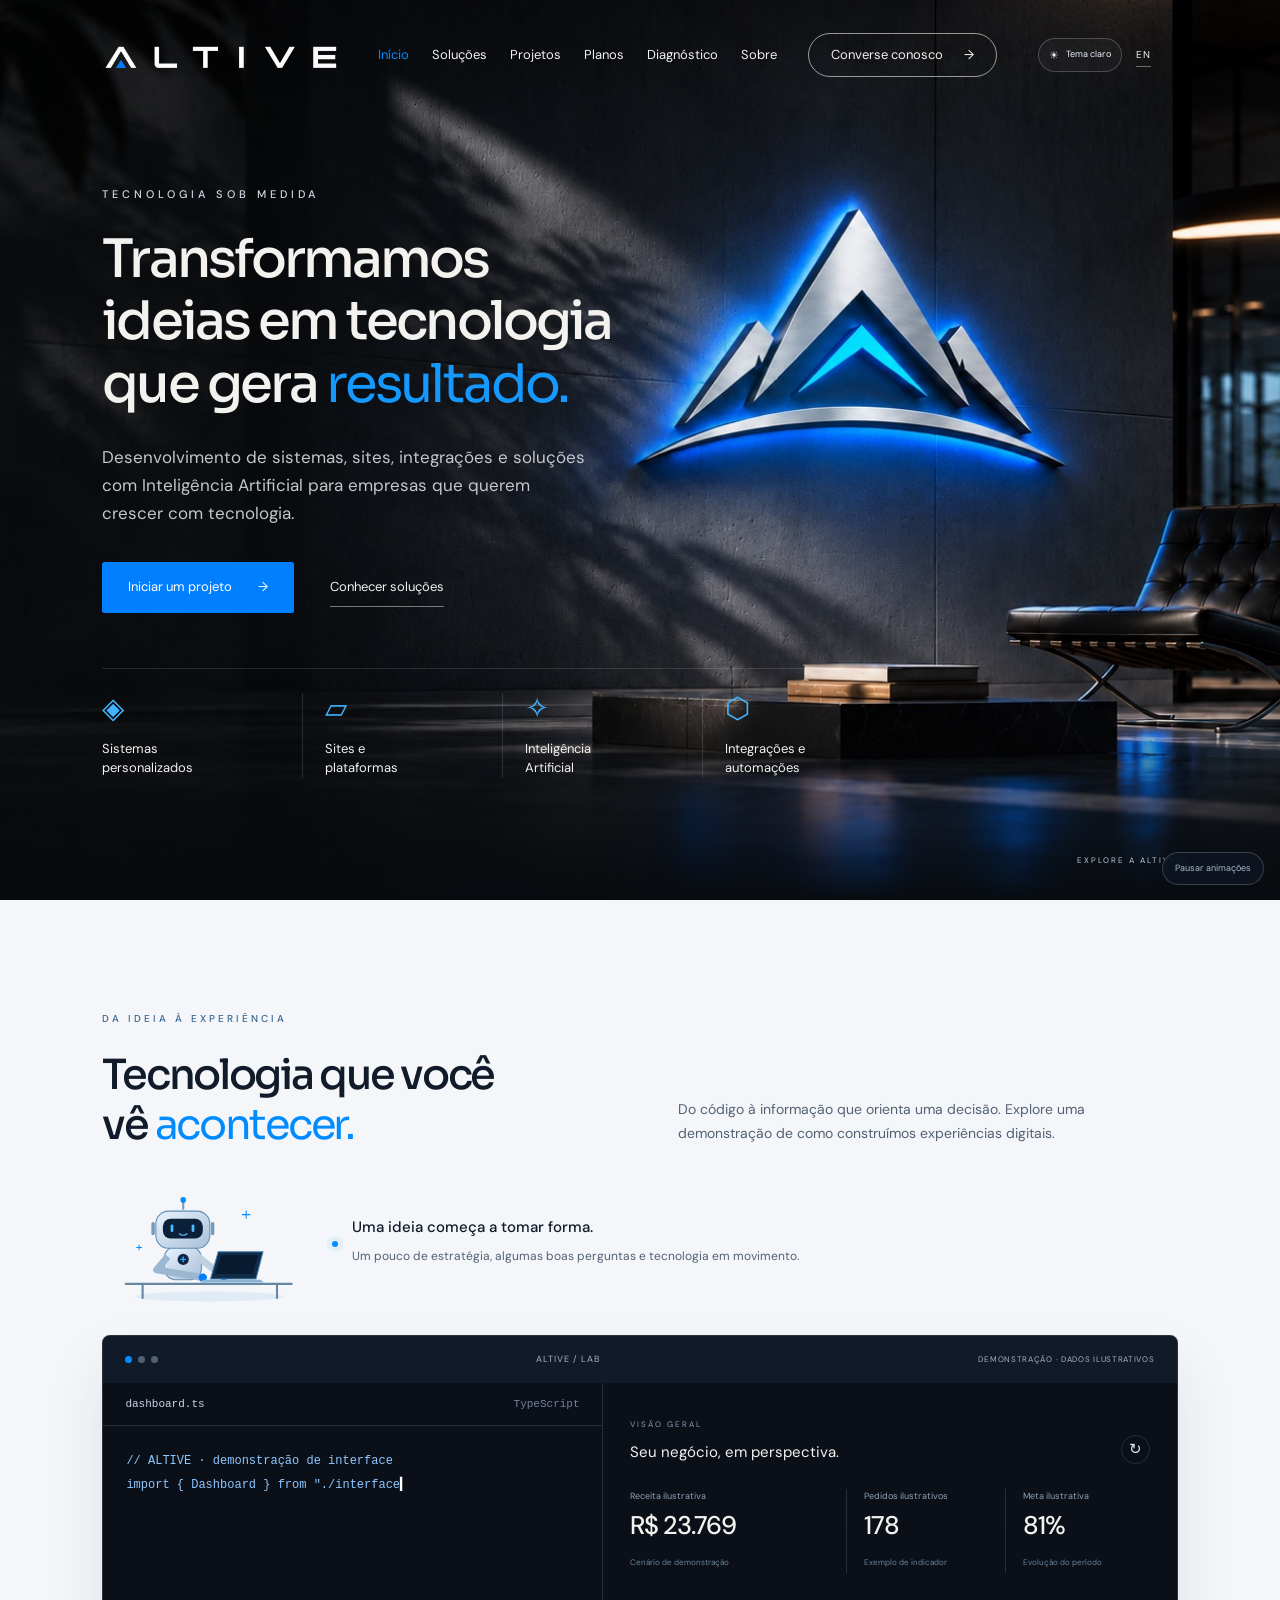
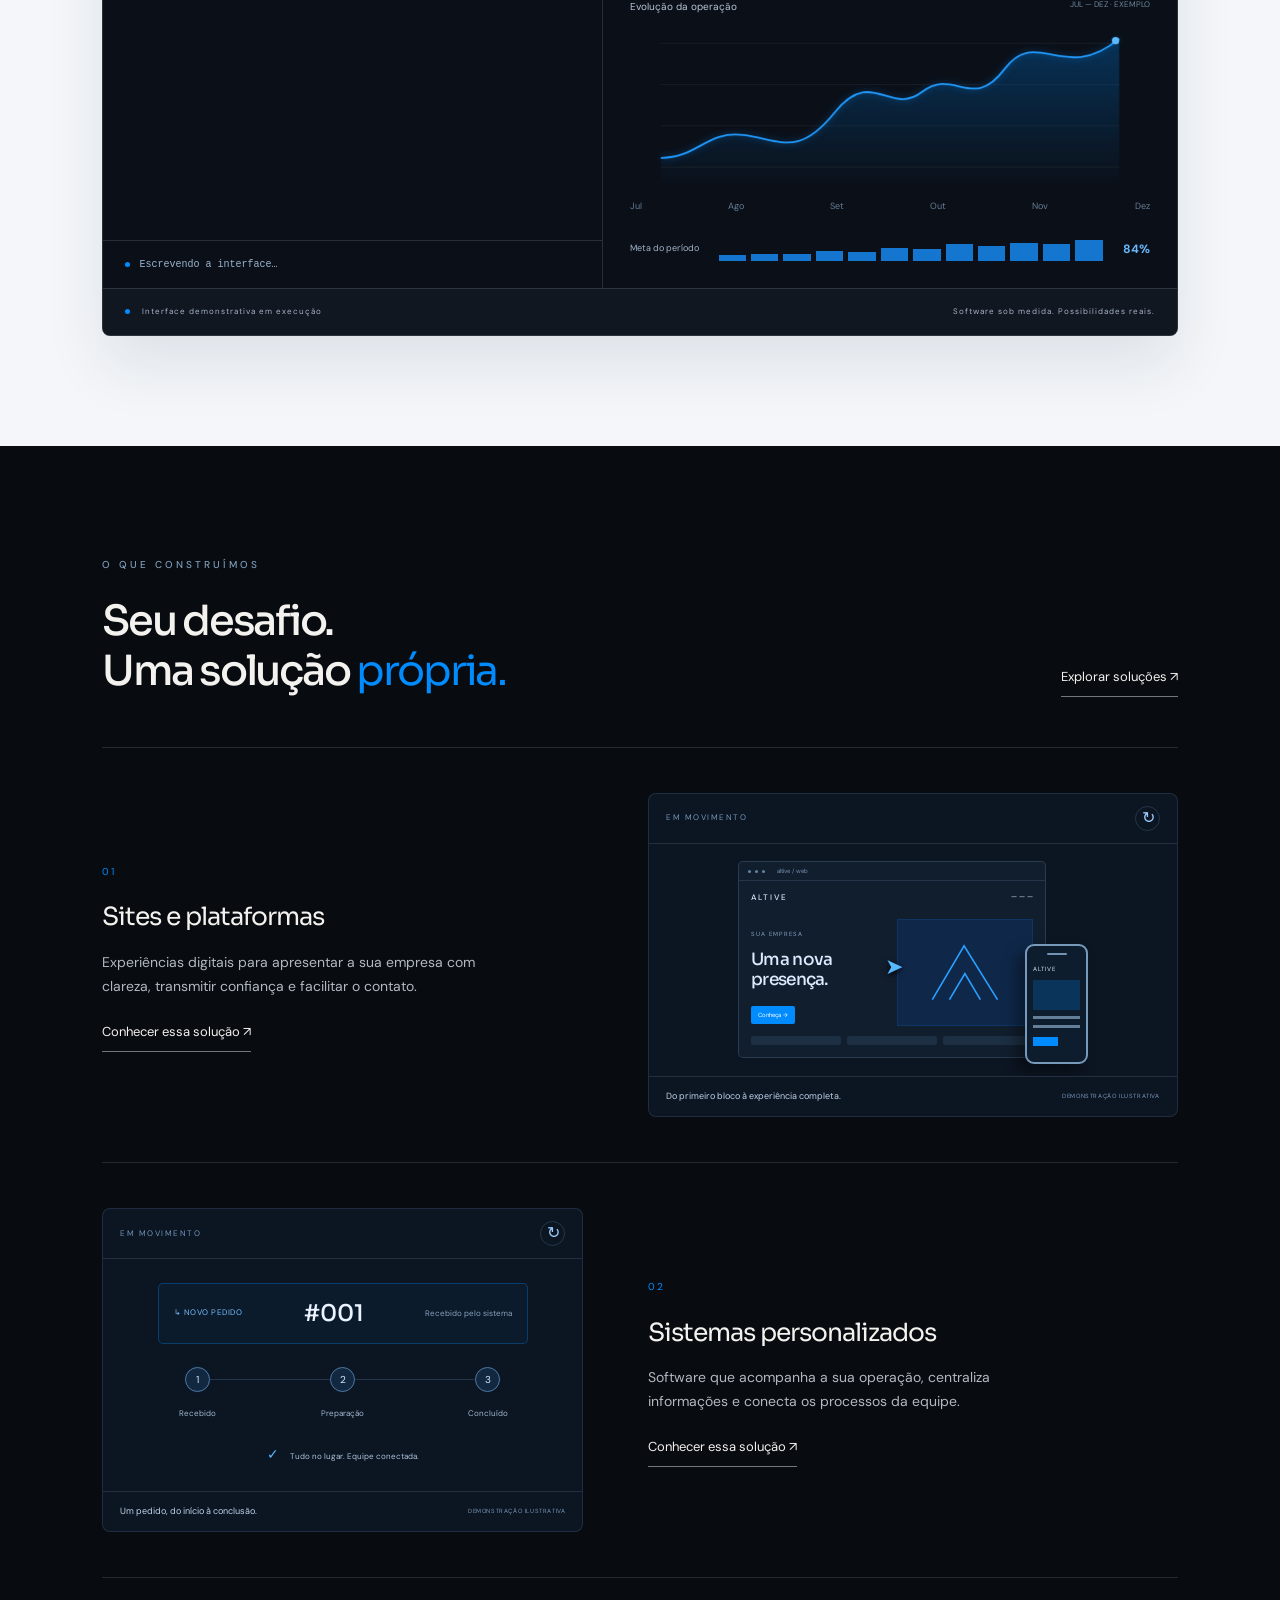
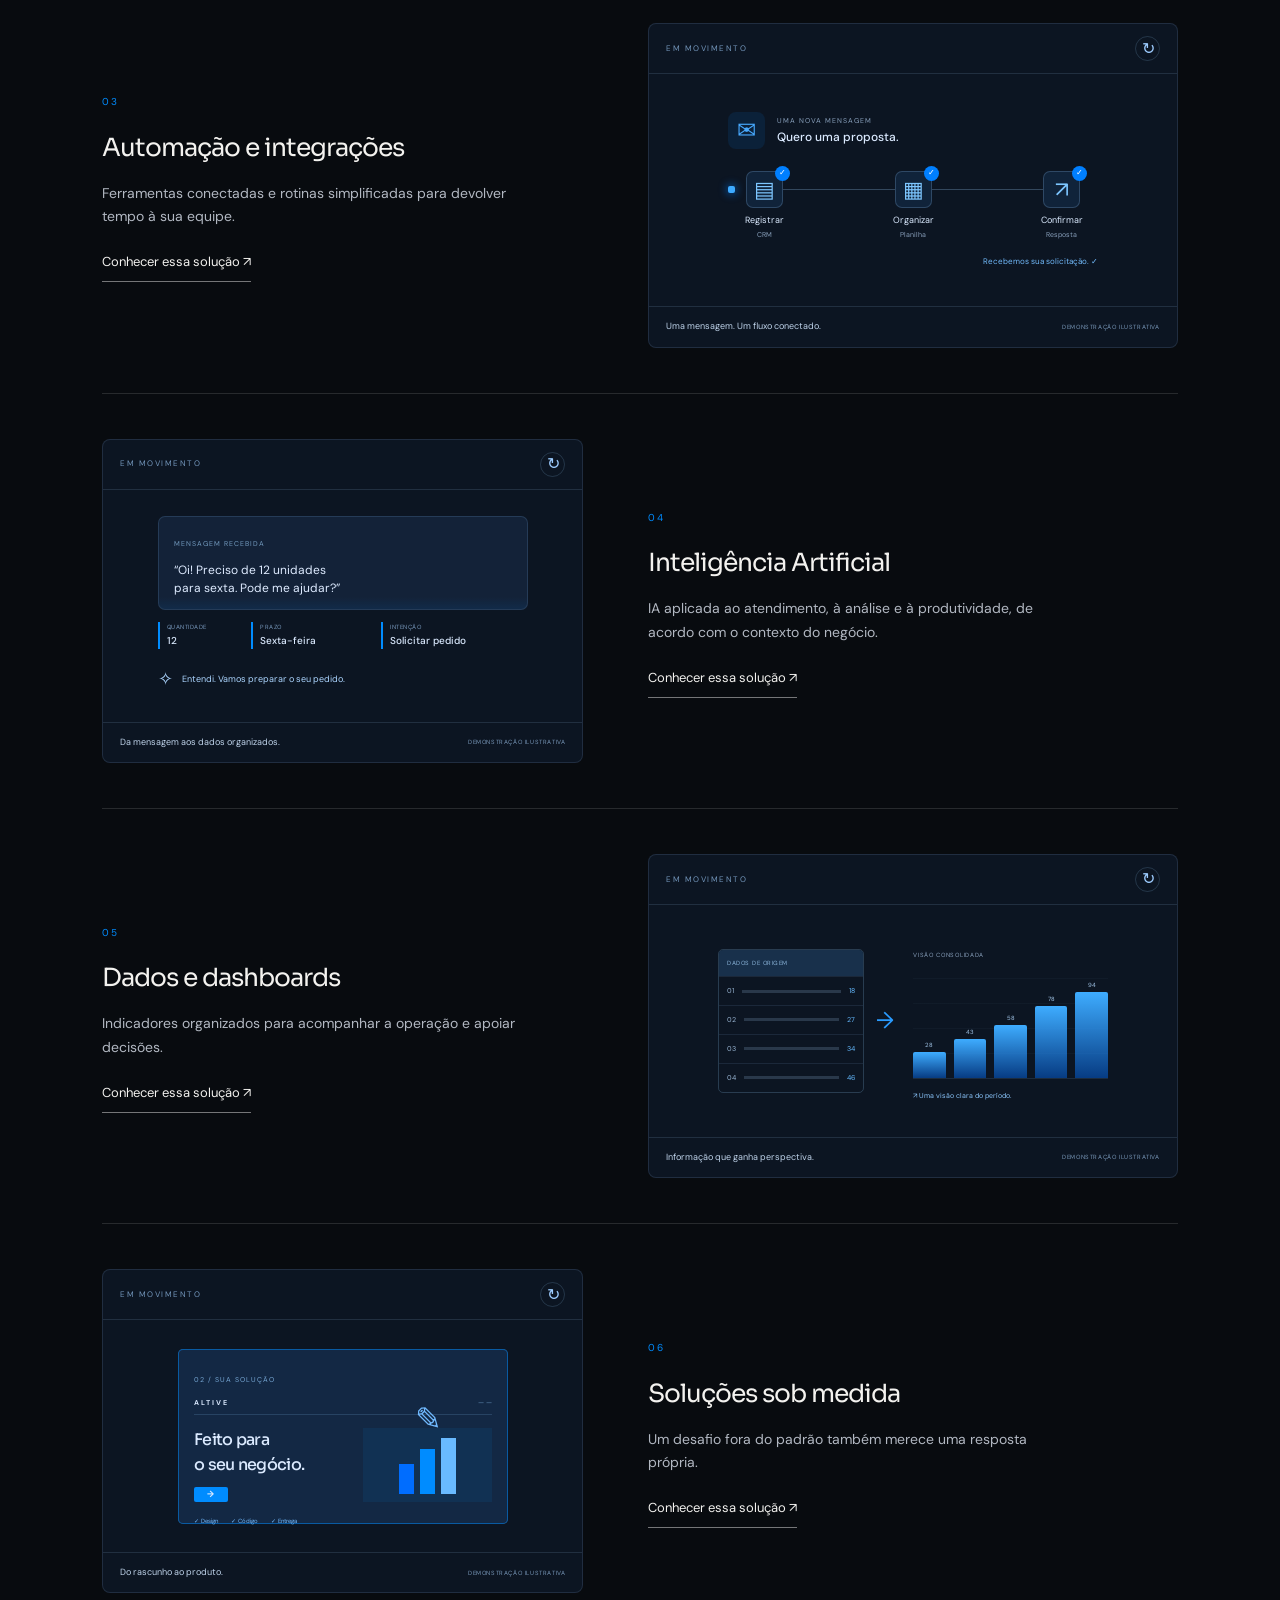
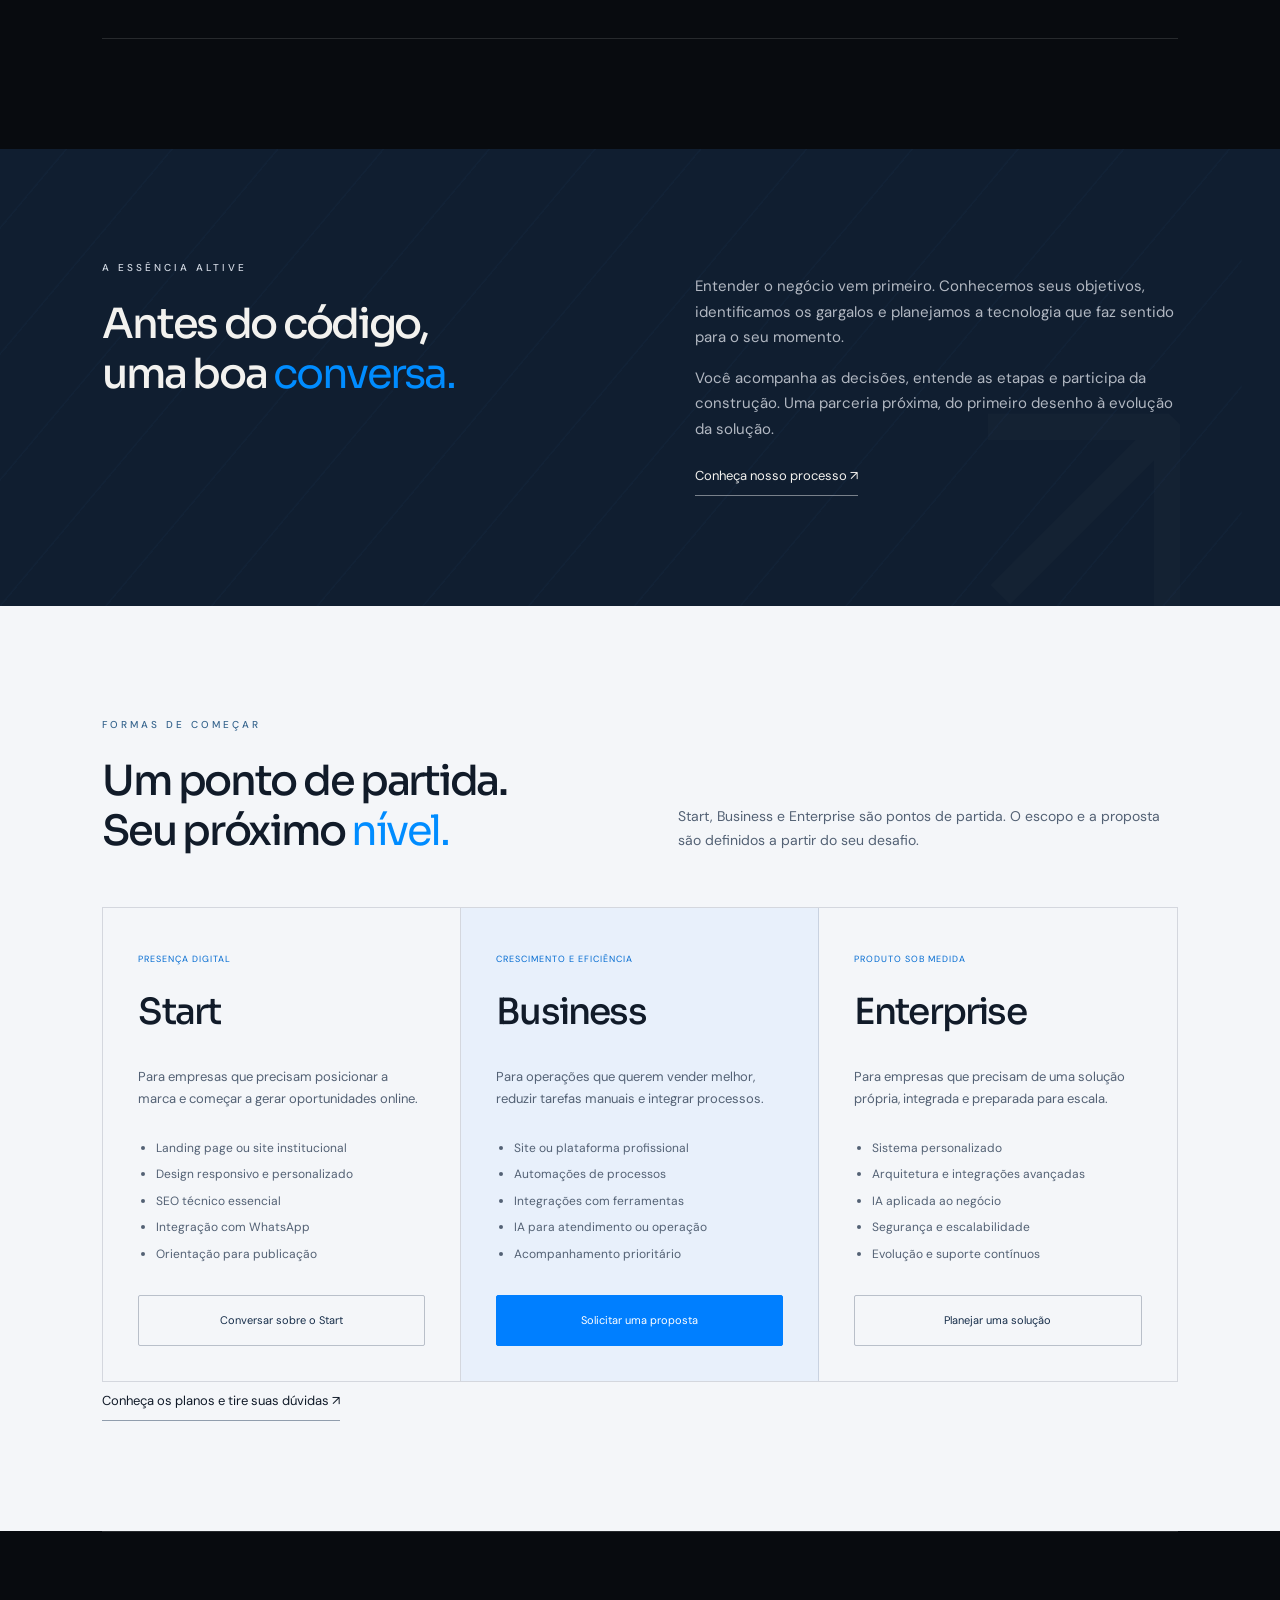
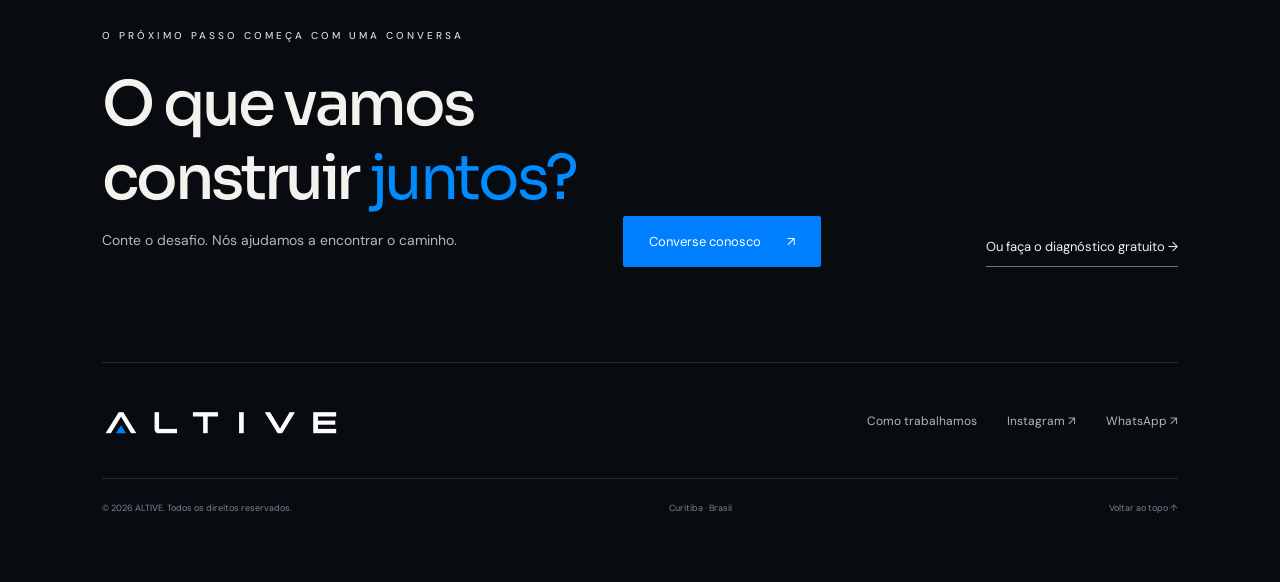
==== commit 63d02a57: "Diagnóstico gratuito: nova página com perguntas, resultado na tela e envio das respostas Co-Authored" ====
--- a/index.html
+++ b/index.html
@@ -1,5 +1,5 @@
-<!doctype html><html lang="pt-BR"><head><meta charset="utf-8"><meta name="viewport" content="width=device-width,initial-scale=1"><meta name="description" content="ALTIVE: sites, sistemas personalizados, integrações e automações para empresas."><title>ALTIVE | Tecnologia sob medida</title><link rel="icon" href="assets/favicon.svg"><link rel="preconnect" href="https://fonts.googleapis.com"><link rel="preconnect" href="https://fonts.gstatic.com" crossorigin><link href="https://fonts.googleapis.com/css2?family=DM+Sans:wght@400;500;600;700&family=Sora:wght@400;500;600;700&display=swap" rel="stylesheet"><script>try{document.documentElement.dataset.theme=localStorage.getItem("altive-theme-v2")||"dark"}catch{}</script><link rel="stylesheet" href="css/site.css"><link rel="canonical" href="https://altivetech.com.br/"><link rel="alternate" hreflang="pt-BR" href="https://altivetech.com.br/"><link rel="alternate" hreflang="en" href="https://altivetech.com.br/en/index.html"></head><body><a class="skip" href="#conteudo">Pular para o conteúdo</a><header class="header"><div class="container nav-shell"><a class="brand" href="index.html" aria-label="ALTIVE — início"><span><img src="assets/altive-logo-wordmark-black.png" alt="ALTIVE"></span></a><div class="preferences"><button class="theme-toggle" type="button" aria-label="Ativar tema claro" aria-pressed="false">☀ <span>Tema claro</span></button><a class="language-link" href="en/index.html" lang="en" aria-label="Read in English">EN</a></div><button class="menu-button" aria-label="Abrir menu" aria-expanded="false" aria-controls="nav"><span></span><span></span></button><nav id="nav" aria-label="Menu principal"><a href="index.html">Início</a><a href="solucoes.html">Soluções</a><a href="projetos.html">Projetos</a><a href="planos.html">Planos</a><a href="index.html#sobre">Sobre</a><a class="nav-contact" href="https://wa.me/5541984801999" target="_blank" rel="noopener">Converse conosco <span>→</span></a></nav></div></header><main id="conteudo"><section class="hero" id="topo"><div class="room" aria-hidden="true"></div><div class="halo" aria-hidden="true"></div><div class="hero-content container"><p class="eyebrow">TECNOLOGIA SOB MEDIDA</p><h1>Transformamos<br>ideias em tecnologia<br>que gera <em>resultado.</em></h1><p class="lead">Desenvolvimento de sistemas, sites, integrações e soluções com Inteligência Artificial para empresas que querem crescer com tecnologia.</p><div class="actions"><a class="button primary" href="https://wa.me/5541984801999?text=Ol%C3%A1%2C%20quero%20iniciar%20um%20projeto%20com%20a%20ALTIVE." target="_blank" rel="noopener">Iniciar um projeto <span>→</span></a><a class="text-link" href="solucoes.html">Conhecer soluções</a></div><div class="hero-services"><a href="solucoes.html#sistemas"><span>◈</span>Sistemas<br>personalizados</a><a href="solucoes.html#web"><span>▱</span>Sites e<br>plataformas</a><a href="solucoes.html#ia"><span>✧</span>Inteligência<br>Artificial</a><a href="solucoes.html#automacao"><span>⬡</span>Integrações e<br>automações</a></div></div><span class="scroll-note">EXPLORE A ALTIVE ↓</span></section><section class="section band band-light" id="em-movimento"><div class="container"><div class="section-heading reveal"><div><p class="eyebrow">DA IDEIA À EXPERIÊNCIA</p><h2>Tecnologia que você<br>vê <em>acontecer.</em></h2></div><p>Do código à informação que orienta uma decisão. Explore uma demonstração de como construímos experiências digitais.</p></div><div class="assistant-stage"><div class="assistant-illustration"><svg viewBox="0 0 300 180" class="robot-animation" role="img" aria-label="Robo digitando no computador"><defs><linearGradient id="robot-metal" x1="0" y1="0" x2="1" y2="1"><stop stop-color="#e9f4ff"/><stop offset="1" stop-color="#a9bfd6"/></linearGradient></defs><ellipse cx="153" cy="165" rx="106" ry="7" fill="#1477cd" opacity=".09"/><path d="M34 147H271M58 147V167M250 147V167" fill="none" stroke="#6586a5" stroke-width="3" stroke-linecap="round"/><g class="robot-body"><rect x="89" y="94" width="53" height="47" rx="16" fill="url(#robot-metal)" stroke="#638eb4" stroke-width="1.5"/><circle cx="116" cy="112" r="8" fill="#0c2644"/><path d="M112 112H120M116 108V116" stroke="#2da7ff" stroke-width="2"/><g class="robot-head"><path d="M116 41V30" stroke="#7d9bb9" stroke-width="3"/><circle class="robot-antenna" cx="116" cy="27" r="4" fill="#008cff"/><rect x="77" y="43" width="77" height="53" rx="18" fill="url(#robot-metal)" stroke="#638eb4" stroke-width="1.5"/><rect x="87" y="54" width="57" height="28" rx="11" fill="#0b2039"/><g class="robot-eyes"><path d="M100 64V71M130 64V71" stroke="#4db7ff" stroke-width="4" stroke-linecap="round"/></g><path d="M110 75Q116 80 122 75" stroke="#62bdff" fill="none" stroke-width="1.5"/><path d="M73 61V75M158 61V75" stroke="#769ab9" stroke-width="5" stroke-linecap="round"/></g><g class="robot-arm arm-one"><path d="M94 108L78 127 144 138" stroke="#9cb8d0" stroke-width="10" stroke-linejoin="round" fill="none"/><circle cx="144" cy="138" r="6" fill="#007fff"/></g><g class="robot-arm arm-two"><path d="M137 108L153 121 174 136" stroke="#bdd1e2" stroke-width="10" stroke-linejoin="round" fill="none"/><circle cx="174" cy="136" r="6" fill="#007fff"/></g></g><path d="M166 101H230L220 140H155Z" fill="#112c47" stroke="#4586b7" stroke-width="1.5"/><path d="M170 106H223L215 133H162Z" fill="#071a30"/><g class="robot-screen-code" fill="none" stroke="#31a9ff" stroke-width="2" stroke-linecap="round"><path d="M176 113H189M174 119H209M171 125H194"/></g><path d="M144 141H227L231 145H140Z" fill="#8bb2d4"/><g class="robot-spark" stroke="#008cff" stroke-width="1.5"><path d="M206 42V54M200 48H212"/><path d="M53 91V99M49 95H57"/></g></svg></div><div class="assistant-caption"><span class="assistant-live"></span><div><strong>Uma ideia começa a tomar forma.</strong><p>Um pouco de estratégia, algumas boas perguntas e tecnologia em movimento.</p></div></div></div><div class="studio"><div class="studio-bar"><span><i></i><i></i><i></i></span><span>ALTIVE / LAB</span><span class="demo-label">DEMONSTRAÇÃO · DADOS ILUSTRATIVOS</span></div><div class="studio-grid"><div class="editor"><div class="editor-tab">dashboard.ts <span>TypeScript</span></div><pre aria-hidden="true"><code id="typed-code"></code><span class="cursor">▎</span></pre><p class="sr-only">Animação demonstrativa de código que monta um painel de indicadores.</p><div class="terminal"><span class="terminal-dot"></span><span id="build-state" aria-live="off">Preparando ambiente…</span></div></div><div class="dashboard"><div class="dash-title"><div><small>VISÃO GERAL</small><h3>Seu negócio, em perspectiva.</h3></div><button type="button" class="replay" aria-label="Reproduzir demonstração novamente">↻</button></div><div class="metrics"><div><small>Receita ilustrativa</small><strong>R$ <span data-count="24800">0</span></strong><span class="metric-note">Cenário de demonstração</span></div><div><small>Pedidos ilustrativos</small><strong data-count="186">0</strong><span class="metric-note">Exemplo de indicador</span></div><div><small>Meta ilustrativa</small><strong><span data-count="84">0</span>%</strong><span class="metric-note">Evolução do período</span></div></div><div class="chart-head"><span>Evolução da operação</span><small>JUL — DEZ · EXEMPLO</small></div><svg class="chart" viewBox="0 0 500 180" role="img" aria-label="Gráfico ilustrativo com evolução crescente de julho a dezembro"><defs><linearGradient id="chart-fill" x1="0" y1="0" x2="0" y2="1"><stop offset="0" stop-color="#008cff" stop-opacity=".28"/><stop offset="1" stop-color="#008cff" stop-opacity="0"/></linearGradient></defs><g class="chart-grid"><path d="M0 20H500M0 65H500M0 110H500M0 155H500"/></g><path class="chart-area" d="M0 145C40 145 50 115 90 120S150 145 190 95S250 100 285 73S340 95 375 48S440 65 500 15V180H0Z" fill="url(#chart-fill)"/><path class="chart-line" d="M0 145C40 145 50 115 90 120S150 145 190 95S250 100 285 73S340 95 375 48S440 65 500 15"/><circle class="chart-dot" cx="496" cy="17" r="4"/></svg><div class="months"><span>Jul</span><span>Ago</span><span>Set</span><span>Out</span><span>Nov</span><span>Dez</span></div><div class="mini-bars" aria-label="Distribuição ilustrativa da meta"><span>Meta do período</span><div><i style="--bar:24%"></i><i style="--bar:30%"></i><i style="--bar:27%"></i><i style="--bar:42%"></i><i style="--bar:38%"></i><i style="--bar:53%"></i><i style="--bar:50%"></i><i style="--bar:67%"></i><i style="--bar:62%"></i><i style="--bar:73%"></i><i style="--bar:70%"></i><i style="--bar:84%"></i></div><b>84%</b></div></div></div><div class="studio-footer"><span><i></i> Interface demonstrativa em execução</span><span>Software sob medida. Possibilidades reais.</span></div></div></div></section><section class="section container" id="servicos"><div class="section-heading reveal"><div><p class="eyebrow">O QUE CONSTRUÍMOS</p><h2>Seu desafio.<br>Uma solução <em>própria.</em></h2></div><a class="text-link" href="solucoes.html">Explorar soluções ↗</a></div><div class="service-list"><article class="solution-teaser reveal"><div class="teaser-copy"><span class="teaser-number">01</span><h3>Sites e plataformas</h3><p>Experiências digitais para apresentar a sua empresa com clareza, transmitir confiança e facilitar o contato.</p><a class="text-link" href="solucoes.html#web">Conhecer essa solução ↗</a></div><div class="solution-scene scene-web"><div class="scene-toolbar"><span>EM MOVIMENTO</span><button class="scene-replay" type="button" aria-label="Repetir animação: Do primeiro bloco à experiência completa.">↻</button></div><div class="scene-art" role="img" aria-label="Do primeiro bloco à experiência completa."><div class="web-build"><div class="mini-browser"><div class="browser-chrome"><i></i><i></i><i></i><span>altive / web</span></div><div class="web-nav build-piece"><b>ALTIVE</b><span>— — —</span></div><div class="web-columns"><div><span class="tiny-label build-piece">SUA EMPRESA</span><strong class="web-title build-piece">Uma nova<br>presença.</strong><span class="web-button build-piece">Conheça →</span></div><div class="web-picture build-piece"><svg viewBox="0 0 100 90" aria-hidden="true"><path d="M10 78 49 12 90 78M31 78 50 46 69 78" fill="none" stroke="currentColor" stroke-width="2"/></svg></div></div><div class="web-strips build-piece"><i></i><i></i><i></i></div></div><div class="mini-phone build-piece"><div class="phone-speaker"></div><span>ALTIVE</span><div></div><i></i><i></i><b></b></div><div class="build-pointer">➤</div></div></div><div class="scene-caption"><span>Do primeiro bloco à experiência completa.</span><small>DEMONSTRAÇÃO ILUSTRATIVA</small></div></div></article><article class="solution-teaser reveal"><div class="teaser-copy"><span class="teaser-number">02</span><h3>Sistemas personalizados</h3><p>Software que acompanha a sua operação, centraliza informações e conecta os processos da equipe.</p><a class="text-link" href="solucoes.html#sistemas">Conhecer essa solução ↗</a></div><div class="solution-scene scene-sistemas"><div class="scene-toolbar"><span>EM MOVIMENTO</span><button class="scene-replay" type="button" aria-label="Repetir animação: Um pedido, do início à conclusão.">↻</button></div><div class="scene-art" role="img" aria-label="Um pedido, do início à conclusão."><div class="order-scene"><div class="incoming-order"><span>↳ NOVO PEDIDO</span><strong>#001</strong><small>Recebido pelo sistema</small></div><div class="order-track"><div class="track-line"></div><i class="order-dot"></i><div class="order-stage"><b>1</b><span>Recebido</span></div><div class="order-stage"><b>2</b><span>Preparação</span></div><div class="order-stage"><b>3</b><span>Concluído</span></div></div><div class="order-check">✓ <span>Tudo no lugar. Equipe conectada.</span></div></div></div><div class="scene-caption"><span>Um pedido, do início à conclusão.</span><small>DEMONSTRAÇÃO ILUSTRATIVA</small></div></div></article><article class="solution-teaser reveal"><div class="teaser-copy"><span class="teaser-number">03</span><h3>Automação e integrações</h3><p>Ferramentas conectadas e rotinas simplificadas para devolver tempo à sua equipe.</p><a class="text-link" href="solucoes.html#automacao">Conhecer essa solução ↗</a></div><div class="solution-scene scene-automacao"><div class="scene-toolbar"><span>EM MOVIMENTO</span><button class="scene-replay" type="button" aria-label="Repetir animação: Uma mensagem. Um fluxo conectado.">↻</button></div><div class="scene-art" role="img" aria-label="Uma mensagem. Um fluxo conectado."><div class="automation-scene"><div class="flow-top"><span class="message-mark">✉</span><div><small>UMA NOVA MENSAGEM</small><strong>Quero uma proposta.</strong></div></div><div class="flow-network"><div class="flow-rail"></div><i class="flow-packet"></i><div class="flow-node"><b>▤</b><span>Registrar</span><small>CRM</small><i>✓</i></div><div class="flow-node"><b>▦</b><span>Organizar</span><small>Planilha</small><i>✓</i></div><div class="flow-node"><b>↗</b><span>Confirmar</span><small>Resposta</small><i>✓</i></div></div><div class="flow-confirm">Recebemos sua solicitação. ✓</div></div></div><div class="scene-caption"><span>Uma mensagem. Um fluxo conectado.</span><small>DEMONSTRAÇÃO ILUSTRATIVA</small></div></div></article><article class="solution-teaser reveal"><div class="teaser-copy"><span class="teaser-number">04</span><h3>Inteligência Artificial</h3><p>IA aplicada ao atendimento, à análise e à produtividade, de acordo com o contexto do negócio.</p><a class="text-link" href="solucoes.html#ia">Conhecer essa solução ↗</a></div><div class="solution-scene scene-ia"><div class="scene-toolbar"><span>EM MOVIMENTO</span><button class="scene-replay" type="button" aria-label="Repetir animação: Da mensagem aos dados organizados.">↻</button></div><div class="scene-art" role="img" aria-label="Da mensagem aos dados organizados."><div class="ai-scene"><div class="ai-message"><span>MENSAGEM RECEBIDA</span><p>“Oi! Preciso de 12 unidades<br>para sexta. Pode me ajudar?”</p><div class="ai-scan"></div></div><div class="ai-extract"><div><span>QUANTIDADE</span><strong>12</strong></div><div><span>PRAZO</span><strong>Sexta-feira</strong></div><div><span>INTENÇÃO</span><strong>Solicitar pedido</strong></div></div><div class="ai-reply"><b>✧</b><span>Entendi. Vamos preparar o seu pedido.</span></div></div></div><div class="scene-caption"><span>Da mensagem aos dados organizados.</span><small>DEMONSTRAÇÃO ILUSTRATIVA</small></div></div></article><article class="solution-teaser reveal"><div class="teaser-copy"><span class="teaser-number">05</span><h3>Dados e dashboards</h3><p>Indicadores organizados para acompanhar a operação e apoiar decisões.</p><a class="text-link" href="solucoes.html#dados">Conhecer essa solução ↗</a></div><div class="solution-scene scene-dados"><div class="scene-toolbar"><span>EM MOVIMENTO</span><button class="scene-replay" type="button" aria-label="Repetir animação: Informação que ganha perspectiva.">↻</button></div><div class="scene-art" role="img" aria-label="Informação que ganha perspectiva."><div class="data-scene"><div class="data-sheet"><div class="data-sheet-title">DADOS DE ORIGEM</div><div class="data-row"><span>01</span><i></i><b>18</b></div><div class="data-row"><span>02</span><i></i><b>27</b></div><div class="data-row"><span>03</span><i></i><b>34</b></div><div class="data-row"><span>04</span><i></i><b>46</b></div></div><div class="data-arrow">→</div><div class="data-result"><small>VISÃO CONSOLIDADA</small><div class="data-bars"><i style="--height:28%"><span>28</span></i><i style="--height:43%"><span>43</span></i><i style="--height:58%"><span>58</span></i><i style="--height:78%"><span>78</span></i><i style="--height:94%"><span>94</span></i></div><div class="data-insight">↗ Uma visão clara do período.</div></div></div></div><div class="scene-caption"><span>Informação que ganha perspectiva.</span><small>DEMONSTRAÇÃO ILUSTRATIVA</small></div></div></article><article class="solution-teaser reveal"><div class="teaser-copy"><span class="teaser-number">06</span><h3>Soluções sob medida</h3><p>Um desafio fora do padrão também merece uma resposta própria.</p><a class="text-link" href="solucoes.html#personalizadas">Conhecer essa solução ↗</a></div><div class="solution-scene scene-personalizadas"><div class="scene-toolbar"><span>EM MOVIMENTO</span><button class="scene-replay" type="button" aria-label="Repetir animação: Do rascunho ao produto.">↻</button></div><div class="scene-art" role="img" aria-label="Do rascunho ao produto."><div class="sketch-scene"><div class="sketch-board"><div class="sketch-version wireframe"><span>01 / RASCUNHO</span><div class="sketch-nav"></div><div class="sketch-grid"><div><i></i><i></i><b></b></div><div class="sketch-image">╳</div></div><div class="sketch-bottom"><i></i><i></i><i></i></div></div><div class="sketch-version polished"><span>02 / SUA SOLUÇÃO</span><div class="polished-nav"><b>ALTIVE</b><i>— —</i></div><div class="polished-grid"><div><strong>Feito para<br>o seu negócio.</strong><b>→</b></div><div class="polished-graphic"><i></i><i></i><i></i></div></div><div class="polished-bottom"><span>✓ Design</span><span>✓ Código</span><span>✓ Entrega</span></div></div><div class="sketch-pencil">✎</div></div></div></div><div class="scene-caption"><span>Do rascunho ao produto.</span><small>DEMONSTRAÇÃO ILUSTRATIVA</small></div></div></article></div></section><section class="about section band" id="sobre"><div class="container about-grid"><div><p class="eyebrow">A ESSÊNCIA ALTIVE</p><h2>Antes do código,<br>uma boa <em>conversa.</em></h2></div><div><p>Entender o negócio vem primeiro. Conhecemos seus objetivos, identificamos os gargalos e planejamos a tecnologia que faz sentido para o seu momento.</p><p>Você acompanha as decisões, entende as etapas e participa da construção. Uma parceria próxima, do primeiro desenho à evolução da solução.</p><a class="text-link" href="como-trabalhamos.html">Conheça nosso processo ↗</a></div></div></section><section class="section band band-light" id="planos"><div class="container"><div class="section-heading reveal"><div><p class="eyebrow">FORMAS DE COMEÇAR</p><h2>Um ponto de partida.<br>Seu próximo <em>nível.</em></h2></div><p>Start, Business e Enterprise são pontos de partida. O escopo e a proposta são definidos a partir do seu desafio.</p></div><div class="plans">
+<!doctype html><html lang="pt-BR"><head><meta charset="utf-8"><meta name="viewport" content="width=device-width,initial-scale=1"><meta name="description" content="ALTIVE: sites, sistemas personalizados, integrações e automações para empresas."><title>ALTIVE | Tecnologia sob medida</title><link rel="icon" href="assets/favicon.svg"><link rel="preconnect" href="https://fonts.googleapis.com"><link rel="preconnect" href="https://fonts.gstatic.com" crossorigin><link href="https://fonts.googleapis.com/css2?family=DM+Sans:wght@400;500;600;700&family=Sora:wght@400;500;600;700&display=swap" rel="stylesheet"><script>try{document.documentElement.dataset.theme=localStorage.getItem("altive-theme-v2")||"dark"}catch{}</script><link rel="stylesheet" href="css/site.css"><link rel="canonical" href="https://altivetech.com.br/"><link rel="alternate" hreflang="pt-BR" href="https://altivetech.com.br/"><link rel="alternate" hreflang="en" href="https://altivetech.com.br/en/index.html"></head><body><a class="skip" href="#conteudo">Pular para o conteúdo</a><header class="header"><div class="container nav-shell"><a class="brand" href="index.html" aria-label="ALTIVE — início"><span><img src="assets/altive-logo-wordmark-black.png" alt="ALTIVE"></span></a><div class="preferences"><button class="theme-toggle" type="button" aria-label="Ativar tema claro" aria-pressed="false">☀ <span>Tema claro</span></button><a class="language-link" href="en/index.html" lang="en" aria-label="Read in English">EN</a></div><button class="menu-button" aria-label="Abrir menu" aria-expanded="false" aria-controls="nav"><span></span><span></span></button><nav id="nav" aria-label="Menu principal"><a href="index.html">Início</a><a href="solucoes.html">Soluções</a><a href="projetos.html">Projetos</a><a href="planos.html">Planos</a><a href="diagnostico.html">Diagnóstico</a><a href="index.html#sobre">Sobre</a><a class="nav-contact" href="https://wa.me/5541984801999" target="_blank" rel="noopener">Converse conosco <span>→</span></a></nav></div></header><main id="conteudo"><section class="hero" id="topo"><div class="room" aria-hidden="true"></div><div class="halo" aria-hidden="true"></div><div class="hero-content container"><p class="eyebrow">TECNOLOGIA SOB MEDIDA</p><h1>Transformamos<br>ideias em tecnologia<br>que gera <em>resultado.</em></h1><p class="lead">Desenvolvimento de sistemas, sites, integrações e soluções com Inteligência Artificial para empresas que querem crescer com tecnologia.</p><div class="actions"><a class="button primary" href="https://wa.me/5541984801999?text=Ol%C3%A1%2C%20quero%20iniciar%20um%20projeto%20com%20a%20ALTIVE." target="_blank" rel="noopener">Iniciar um projeto <span>→</span></a><a class="text-link" href="solucoes.html">Conhecer soluções</a></div><div class="hero-services"><a href="solucoes.html#sistemas"><span>◈</span>Sistemas<br>personalizados</a><a href="solucoes.html#web"><span>▱</span>Sites e<br>plataformas</a><a href="solucoes.html#ia"><span>✧</span>Inteligência<br>Artificial</a><a href="solucoes.html#automacao"><span>⬡</span>Integrações e<br>automações</a></div></div><span class="scroll-note">EXPLORE A ALTIVE ↓</span></section><section class="section band band-light" id="em-movimento"><div class="container"><div class="section-heading reveal"><div><p class="eyebrow">DA IDEIA À EXPERIÊNCIA</p><h2>Tecnologia que você<br>vê <em>acontecer.</em></h2></div><p>Do código à informação que orienta uma decisão. Explore uma demonstração de como construímos experiências digitais.</p></div><div class="assistant-stage"><div class="assistant-illustration"><svg viewBox="0 0 300 180" class="robot-animation" role="img" aria-label="Robo digitando no computador"><defs><linearGradient id="robot-metal" x1="0" y1="0" x2="1" y2="1"><stop stop-color="#e9f4ff"/><stop offset="1" stop-color="#a9bfd6"/></linearGradient></defs><ellipse cx="153" cy="165" rx="106" ry="7" fill="#1477cd" opacity=".09"/><path d="M34 147H271M58 147V167M250 147V167" fill="none" stroke="#6586a5" stroke-width="3" stroke-linecap="round"/><g class="robot-body"><rect x="89" y="94" width="53" height="47" rx="16" fill="url(#robot-metal)" stroke="#638eb4" stroke-width="1.5"/><circle cx="116" cy="112" r="8" fill="#0c2644"/><path d="M112 112H120M116 108V116" stroke="#2da7ff" stroke-width="2"/><g class="robot-head"><path d="M116 41V30" stroke="#7d9bb9" stroke-width="3"/><circle class="robot-antenna" cx="116" cy="27" r="4" fill="#008cff"/><rect x="77" y="43" width="77" height="53" rx="18" fill="url(#robot-metal)" stroke="#638eb4" stroke-width="1.5"/><rect x="87" y="54" width="57" height="28" rx="11" fill="#0b2039"/><g class="robot-eyes"><path d="M100 64V71M130 64V71" stroke="#4db7ff" stroke-width="4" stroke-linecap="round"/></g><path d="M110 75Q116 80 122 75" stroke="#62bdff" fill="none" stroke-width="1.5"/><path d="M73 61V75M158 61V75" stroke="#769ab9" stroke-width="5" stroke-linecap="round"/></g><g class="robot-arm arm-one"><path d="M94 108L78 127 144 138" stroke="#9cb8d0" stroke-width="10" stroke-linejoin="round" fill="none"/><circle cx="144" cy="138" r="6" fill="#007fff"/></g><g class="robot-arm arm-two"><path d="M137 108L153 121 174 136" stroke="#bdd1e2" stroke-width="10" stroke-linejoin="round" fill="none"/><circle cx="174" cy="136" r="6" fill="#007fff"/></g></g><path d="M166 101H230L220 140H155Z" fill="#112c47" stroke="#4586b7" stroke-width="1.5"/><path d="M170 106H223L215 133H162Z" fill="#071a30"/><g class="robot-screen-code" fill="none" stroke="#31a9ff" stroke-width="2" stroke-linecap="round"><path d="M176 113H189M174 119H209M171 125H194"/></g><path d="M144 141H227L231 145H140Z" fill="#8bb2d4"/><g class="robot-spark" stroke="#008cff" stroke-width="1.5"><path d="M206 42V54M200 48H212"/><path d="M53 91V99M49 95H57"/></g></svg></div><div class="assistant-caption"><span class="assistant-live"></span><div><strong>Uma ideia começa a tomar forma.</strong><p>Um pouco de estratégia, algumas boas perguntas e tecnologia em movimento.</p></div></div></div><div class="studio"><div class="studio-bar"><span><i></i><i></i><i></i></span><span>ALTIVE / LAB</span><span class="demo-label">DEMONSTRAÇÃO · DADOS ILUSTRATIVOS</span></div><div class="studio-grid"><div class="editor"><div class="editor-tab">dashboard.ts <span>TypeScript</span></div><pre aria-hidden="true"><code id="typed-code"></code><span class="cursor">▎</span></pre><p class="sr-only">Animação demonstrativa de código que monta um painel de indicadores.</p><div class="terminal"><span class="terminal-dot"></span><span id="build-state" aria-live="off">Preparando ambiente…</span></div></div><div class="dashboard"><div class="dash-title"><div><small>VISÃO GERAL</small><h3>Seu negócio, em perspectiva.</h3></div><button type="button" class="replay" aria-label="Reproduzir demonstração novamente">↻</button></div><div class="metrics"><div><small>Receita ilustrativa</small><strong>R$ <span data-count="24800">0</span></strong><span class="metric-note">Cenário de demonstração</span></div><div><small>Pedidos ilustrativos</small><strong data-count="186">0</strong><span class="metric-note">Exemplo de indicador</span></div><div><small>Meta ilustrativa</small><strong><span data-count="84">0</span>%</strong><span class="metric-note">Evolução do período</span></div></div><div class="chart-head"><span>Evolução da operação</span><small>JUL — DEZ · EXEMPLO</small></div><svg class="chart" viewBox="0 0 500 180" role="img" aria-label="Gráfico ilustrativo com evolução crescente de julho a dezembro"><defs><linearGradient id="chart-fill" x1="0" y1="0" x2="0" y2="1"><stop offset="0" stop-color="#008cff" stop-opacity=".28"/><stop offset="1" stop-color="#008cff" stop-opacity="0"/></linearGradient></defs><g class="chart-grid"><path d="M0 20H500M0 65H500M0 110H500M0 155H500"/></g><path class="chart-area" d="M0 145C40 145 50 115 90 120S150 145 190 95S250 100 285 73S340 95 375 48S440 65 500 15V180H0Z" fill="url(#chart-fill)"/><path class="chart-line" d="M0 145C40 145 50 115 90 120S150 145 190 95S250 100 285 73S340 95 375 48S440 65 500 15"/><circle class="chart-dot" cx="496" cy="17" r="4"/></svg><div class="months"><span>Jul</span><span>Ago</span><span>Set</span><span>Out</span><span>Nov</span><span>Dez</span></div><div class="mini-bars" aria-label="Distribuição ilustrativa da meta"><span>Meta do período</span><div><i style="--bar:24%"></i><i style="--bar:30%"></i><i style="--bar:27%"></i><i style="--bar:42%"></i><i style="--bar:38%"></i><i style="--bar:53%"></i><i style="--bar:50%"></i><i style="--bar:67%"></i><i style="--bar:62%"></i><i style="--bar:73%"></i><i style="--bar:70%"></i><i style="--bar:84%"></i></div><b>84%</b></div></div></div><div class="studio-footer"><span><i></i> Interface demonstrativa em execução</span><span>Software sob medida. Possibilidades reais.</span></div></div></div></section><section class="section container" id="servicos"><div class="section-heading reveal"><div><p class="eyebrow">O QUE CONSTRUÍMOS</p><h2>Seu desafio.<br>Uma solução <em>própria.</em></h2></div><a class="text-link" href="solucoes.html">Explorar soluções ↗</a></div><div class="service-list"><article class="solution-teaser reveal"><div class="teaser-copy"><span class="teaser-number">01</span><h3>Sites e plataformas</h3><p>Experiências digitais para apresentar a sua empresa com clareza, transmitir confiança e facilitar o contato.</p><a class="text-link" href="solucoes.html#web">Conhecer essa solução ↗</a></div><div class="solution-scene scene-web"><div class="scene-toolbar"><span>EM MOVIMENTO</span><button class="scene-replay" type="button" aria-label="Repetir animação: Do primeiro bloco à experiência completa.">↻</button></div><div class="scene-art" role="img" aria-label="Do primeiro bloco à experiência completa."><div class="web-build"><div class="mini-browser"><div class="browser-chrome"><i></i><i></i><i></i><span>altive / web</span></div><div class="web-nav build-piece"><b>ALTIVE</b><span>— — —</span></div><div class="web-columns"><div><span class="tiny-label build-piece">SUA EMPRESA</span><strong class="web-title build-piece">Uma nova<br>presença.</strong><span class="web-button build-piece">Conheça →</span></div><div class="web-picture build-piece"><svg viewBox="0 0 100 90" aria-hidden="true"><path d="M10 78 49 12 90 78M31 78 50 46 69 78" fill="none" stroke="currentColor" stroke-width="2"/></svg></div></div><div class="web-strips build-piece"><i></i><i></i><i></i></div></div><div class="mini-phone build-piece"><div class="phone-speaker"></div><span>ALTIVE</span><div></div><i></i><i></i><b></b></div><div class="build-pointer">➤</div></div></div><div class="scene-caption"><span>Do primeiro bloco à experiência completa.</span><small>DEMONSTRAÇÃO ILUSTRATIVA</small></div></div></article><article class="solution-teaser reveal"><div class="teaser-copy"><span class="teaser-number">02</span><h3>Sistemas personalizados</h3><p>Software que acompanha a sua operação, centraliza informações e conecta os processos da equipe.</p><a class="text-link" href="solucoes.html#sistemas">Conhecer essa solução ↗</a></div><div class="solution-scene scene-sistemas"><div class="scene-toolbar"><span>EM MOVIMENTO</span><button class="scene-replay" type="button" aria-label="Repetir animação: Um pedido, do início à conclusão.">↻</button></div><div class="scene-art" role="img" aria-label="Um pedido, do início à conclusão."><div class="order-scene"><div class="incoming-order"><span>↳ NOVO PEDIDO</span><strong>#001</strong><small>Recebido pelo sistema</small></div><div class="order-track"><div class="track-line"></div><i class="order-dot"></i><div class="order-stage"><b>1</b><span>Recebido</span></div><div class="order-stage"><b>2</b><span>Preparação</span></div><div class="order-stage"><b>3</b><span>Concluído</span></div></div><div class="order-check">✓ <span>Tudo no lugar. Equipe conectada.</span></div></div></div><div class="scene-caption"><span>Um pedido, do início à conclusão.</span><small>DEMONSTRAÇÃO ILUSTRATIVA</small></div></div></article><article class="solution-teaser reveal"><div class="teaser-copy"><span class="teaser-number">03</span><h3>Automação e integrações</h3><p>Ferramentas conectadas e rotinas simplificadas para devolver tempo à sua equipe.</p><a class="text-link" href="solucoes.html#automacao">Conhecer essa solução ↗</a></div><div class="solution-scene scene-automacao"><div class="scene-toolbar"><span>EM MOVIMENTO</span><button class="scene-replay" type="button" aria-label="Repetir animação: Uma mensagem. Um fluxo conectado.">↻</button></div><div class="scene-art" role="img" aria-label="Uma mensagem. Um fluxo conectado."><div class="automation-scene"><div class="flow-top"><span class="message-mark">✉</span><div><small>UMA NOVA MENSAGEM</small><strong>Quero uma proposta.</strong></div></div><div class="flow-network"><div class="flow-rail"></div><i class="flow-packet"></i><div class="flow-node"><b>▤</b><span>Registrar</span><small>CRM</small><i>✓</i></div><div class="flow-node"><b>▦</b><span>Organizar</span><small>Planilha</small><i>✓</i></div><div class="flow-node"><b>↗</b><span>Confirmar</span><small>Resposta</small><i>✓</i></div></div><div class="flow-confirm">Recebemos sua solicitação. ✓</div></div></div><div class="scene-caption"><span>Uma mensagem. Um fluxo conectado.</span><small>DEMONSTRAÇÃO ILUSTRATIVA</small></div></div></article><article class="solution-teaser reveal"><div class="teaser-copy"><span class="teaser-number">04</span><h3>Inteligência Artificial</h3><p>IA aplicada ao atendimento, à análise e à produtividade, de acordo com o contexto do negócio.</p><a class="text-link" href="solucoes.html#ia">Conhecer essa solução ↗</a></div><div class="solution-scene scene-ia"><div class="scene-toolbar"><span>EM MOVIMENTO</span><button class="scene-replay" type="button" aria-label="Repetir animação: Da mensagem aos dados organizados.">↻</button></div><div class="scene-art" role="img" aria-label="Da mensagem aos dados organizados."><div class="ai-scene"><div class="ai-message"><span>MENSAGEM RECEBIDA</span><p>“Oi! Preciso de 12 unidades<br>para sexta. Pode me ajudar?”</p><div class="ai-scan"></div></div><div class="ai-extract"><div><span>QUANTIDADE</span><strong>12</strong></div><div><span>PRAZO</span><strong>Sexta-feira</strong></div><div><span>INTENÇÃO</span><strong>Solicitar pedido</strong></div></div><div class="ai-reply"><b>✧</b><span>Entendi. Vamos preparar o seu pedido.</span></div></div></div><div class="scene-caption"><span>Da mensagem aos dados organizados.</span><small>DEMONSTRAÇÃO ILUSTRATIVA</small></div></div></article><article class="solution-teaser reveal"><div class="teaser-copy"><span class="teaser-number">05</span><h3>Dados e dashboards</h3><p>Indicadores organizados para acompanhar a operação e apoiar decisões.</p><a class="text-link" href="solucoes.html#dados">Conhecer essa solução ↗</a></div><div class="solution-scene scene-dados"><div class="scene-toolbar"><span>EM MOVIMENTO</span><button class="scene-replay" type="button" aria-label="Repetir animação: Informação que ganha perspectiva.">↻</button></div><div class="scene-art" role="img" aria-label="Informação que ganha perspectiva."><div class="data-scene"><div class="data-sheet"><div class="data-sheet-title">DADOS DE ORIGEM</div><div class="data-row"><span>01</span><i></i><b>18</b></div><div class="data-row"><span>02</span><i></i><b>27</b></div><div class="data-row"><span>03</span><i></i><b>34</b></div><div class="data-row"><span>04</span><i></i><b>46</b></div></div><div class="data-arrow">→</div><div class="data-result"><small>VISÃO CONSOLIDADA</small><div class="data-bars"><i style="--height:28%"><span>28</span></i><i style="--height:43%"><span>43</span></i><i style="--height:58%"><span>58</span></i><i style="--height:78%"><span>78</span></i><i style="--height:94%"><span>94</span></i></div><div class="data-insight">↗ Uma visão clara do período.</div></div></div></div><div class="scene-caption"><span>Informação que ganha perspectiva.</span><small>DEMONSTRAÇÃO ILUSTRATIVA</small></div></div></article><article class="solution-teaser reveal"><div class="teaser-copy"><span class="teaser-number">06</span><h3>Soluções sob medida</h3><p>Um desafio fora do padrão também merece uma resposta própria.</p><a class="text-link" href="solucoes.html#personalizadas">Conhecer essa solução ↗</a></div><div class="solution-scene scene-personalizadas"><div class="scene-toolbar"><span>EM MOVIMENTO</span><button class="scene-replay" type="button" aria-label="Repetir animação: Do rascunho ao produto.">↻</button></div><div class="scene-art" role="img" aria-label="Do rascunho ao produto."><div class="sketch-scene"><div class="sketch-board"><div class="sketch-version wireframe"><span>01 / RASCUNHO</span><div class="sketch-nav"></div><div class="sketch-grid"><div><i></i><i></i><b></b></div><div class="sketch-image">╳</div></div><div class="sketch-bottom"><i></i><i></i><i></i></div></div><div class="sketch-version polished"><span>02 / SUA SOLUÇÃO</span><div class="polished-nav"><b>ALTIVE</b><i>— —</i></div><div class="polished-grid"><div><strong>Feito para<br>o seu negócio.</strong><b>→</b></div><div class="polished-graphic"><i></i><i></i><i></i></div></div><div class="polished-bottom"><span>✓ Design</span><span>✓ Código</span><span>✓ Entrega</span></div></div><div class="sketch-pencil">✎</div></div></div></div><div class="scene-caption"><span>Do rascunho ao produto.</span><small>DEMONSTRAÇÃO ILUSTRATIVA</small></div></div></article></div></section><section class="about section band" id="sobre"><div class="container about-grid"><div><p class="eyebrow">A ESSÊNCIA ALTIVE</p><h2>Antes do código,<br>uma boa <em>conversa.</em></h2></div><div><p>Entender o negócio vem primeiro. Conhecemos seus objetivos, identificamos os gargalos e planejamos a tecnologia que faz sentido para o seu momento.</p><p>Você acompanha as decisões, entende as etapas e participa da construção. Uma parceria próxima, do primeiro desenho à evolução da solução.</p><a class="text-link" href="como-trabalhamos.html">Conheça nosso processo ↗</a></div></div></section><section class="section band band-light" id="planos"><div class="container"><div class="section-heading reveal"><div><p class="eyebrow">FORMAS DE COMEÇAR</p><h2>Um ponto de partida.<br>Seu próximo <em>nível.</em></h2></div><p>Start, Business e Enterprise são pontos de partida. O escopo e a proposta são definidos a partir do seu desafio.</p></div><div class="plans">
       <article class="plan reveal"><p class="plan-kicker">Presença digital</p><h2>Start</h2><p>Para empresas que precisam posicionar a marca e começar a gerar oportunidades online.</p><ul><li>Landing page ou site institucional</li><li>Design responsivo e personalizado</li><li>SEO técnico essencial</li><li>Integração com WhatsApp</li><li>Orientação para publicação</li></ul><a class="button button-secondary" href="https://wa.me/5541984801999?text=Ol%C3%A1%2C%20quero%20come%C3%A7ar%20com%20o%20plano%20Start." target="_blank" rel="noopener">Conversar sobre o Start</a></article>
       <article class="plan featured reveal"><p class="plan-kicker">Crescimento e eficiência</p><h2>Business</h2><p>Para operações que querem vender melhor, reduzir tarefas manuais e integrar processos.</p><ul><li>Site ou plataforma profissional</li><li>Automações de processos</li><li>Integrações com ferramentas</li><li>IA para atendimento ou operação</li><li>Acompanhamento prioritário</li></ul><a class="button button-primary" href="https://wa.me/5541984801999?text=Ol%C3%A1%2C%20quero%20uma%20proposta%20para%20o%20plano%20Business." target="_blank" rel="noopener">Solicitar uma proposta</a></article>
       <article class="plan reveal"><p class="plan-kicker">Produto sob medida</p><h2>Enterprise</h2><p>Para empresas que precisam de uma solução própria, integrada e preparada para escala.</p><ul><li>Sistema personalizado</li><li>Arquitetura e integrações avançadas</li><li>IA aplicada ao negócio</li><li>Segurança e escalabilidade</li><li>Evolução e suporte contínuos</li></ul><a class="button button-secondary" href="https://wa.me/5541984801999?text=Ol%C3%A1%2C%20quero%20planejar%20uma%20solu%C3%A7%C3%A3o%20Enterprise." target="_blank" rel="noopener">Planejar uma solução</a></article>
-    </div><a class="text-link" href="planos.html">Conheça os planos e tire suas dúvidas ↗</a></div></section></main><section class="contact container" id="contato"><p class="eyebrow">O PRÓXIMO PASSO COMEÇA COM UMA CONVERSA</p><h2>O que vamos<br>construir <em>juntos?</em></h2><div class="contact-end"><p>Conte o desafio. Nós ajudamos a encontrar o caminho.</p><a class="button primary" href="https://wa.me/5541984801999" target="_blank" rel="noopener">Converse conosco <span>↗</span></a></div></section><footer class="container"><div class="footer-top"><a class="brand" href="index.html" aria-label="ALTIVE — início"><span><img src="assets/altive-logo-wordmark-black.png" alt="ALTIVE" loading="lazy"></span></a><div><a href="como-trabalhamos.html">Como trabalhamos</a><a href="https://www.instagram.com/altivetech/" target="_blank" rel="noopener">Instagram ↗</a><a href="https://wa.me/5541984801999" target="_blank" rel="noopener">WhatsApp ↗</a></div></div><div class="footer-bottom"><span>© 2026 ALTIVE. Todos os direitos reservados.</span><span>Curitiba · Brasil</span><a href="#topo">Voltar ao topo ↑</a></div></footer><button class="motion-button" type="button" aria-pressed="false">Pausar animações</button><script src="java/site.js"></script></body></html>
+    </div><a class="text-link" href="planos.html">Conheça os planos e tire suas dúvidas ↗</a></div></section></main><section class="contact container" id="contato"><p class="eyebrow">O PRÓXIMO PASSO COMEÇA COM UMA CONVERSA</p><h2>O que vamos<br>construir <em>juntos?</em></h2><div class="contact-end"><p>Conte o desafio. Nós ajudamos a encontrar o caminho.</p><a class="button primary" href="https://wa.me/5541984801999" target="_blank" rel="noopener">Converse conosco <span>↗</span></a><a class="text-link" href="diagnostico.html">Ou faça o diagnóstico gratuito →</a></div></section><footer class="container"><div class="footer-top"><a class="brand" href="index.html" aria-label="ALTIVE — início"><span><img src="assets/altive-logo-wordmark-black.png" alt="ALTIVE" loading="lazy"></span></a><div><a href="como-trabalhamos.html">Como trabalhamos</a><a href="https://www.instagram.com/altivetech/" target="_blank" rel="noopener">Instagram ↗</a><a href="https://wa.me/5541984801999" target="_blank" rel="noopener">WhatsApp ↗</a></div></div><div class="footer-bottom"><span>© 2026 ALTIVE. Todos os direitos reservados.</span><span>Curitiba · Brasil</span><a href="#topo">Voltar ao topo ↑</a></div></footer><button class="motion-button" type="button" aria-pressed="false">Pausar animações</button><script src="java/site.js"></script></body></html>
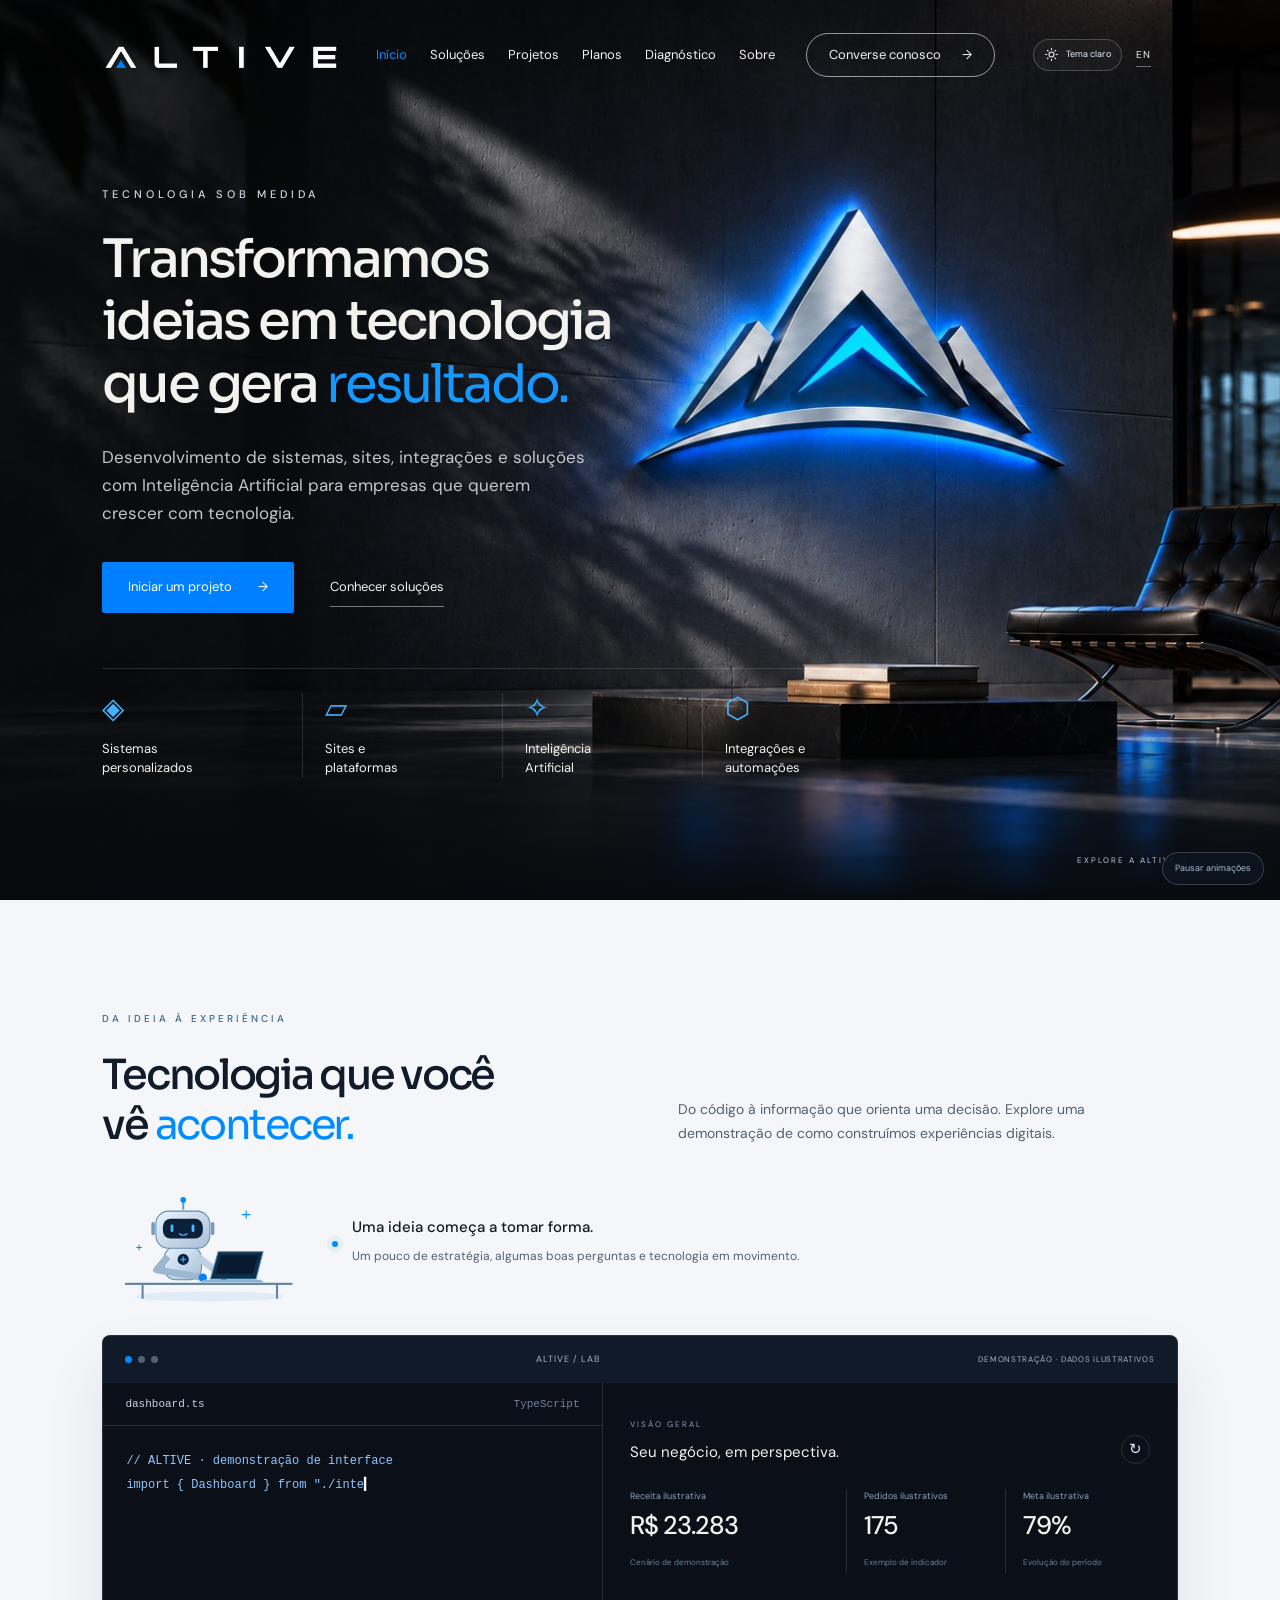
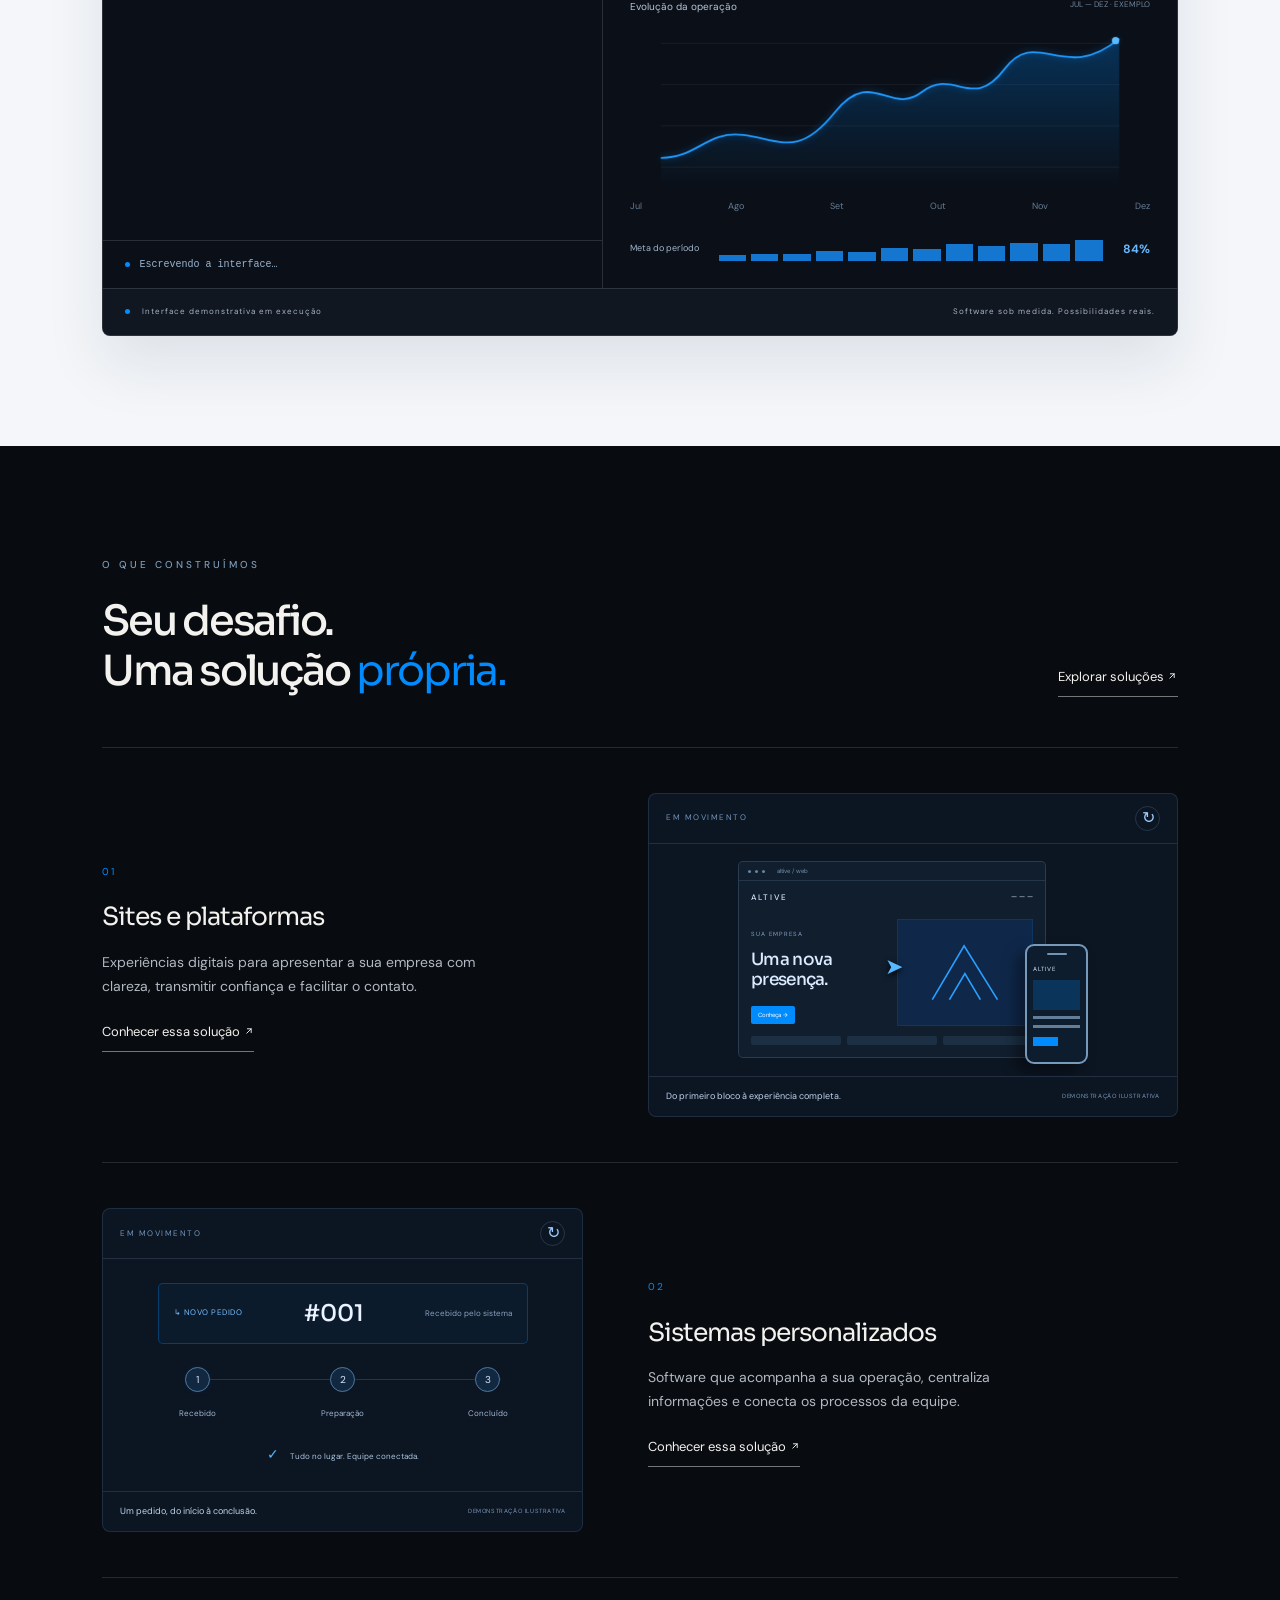
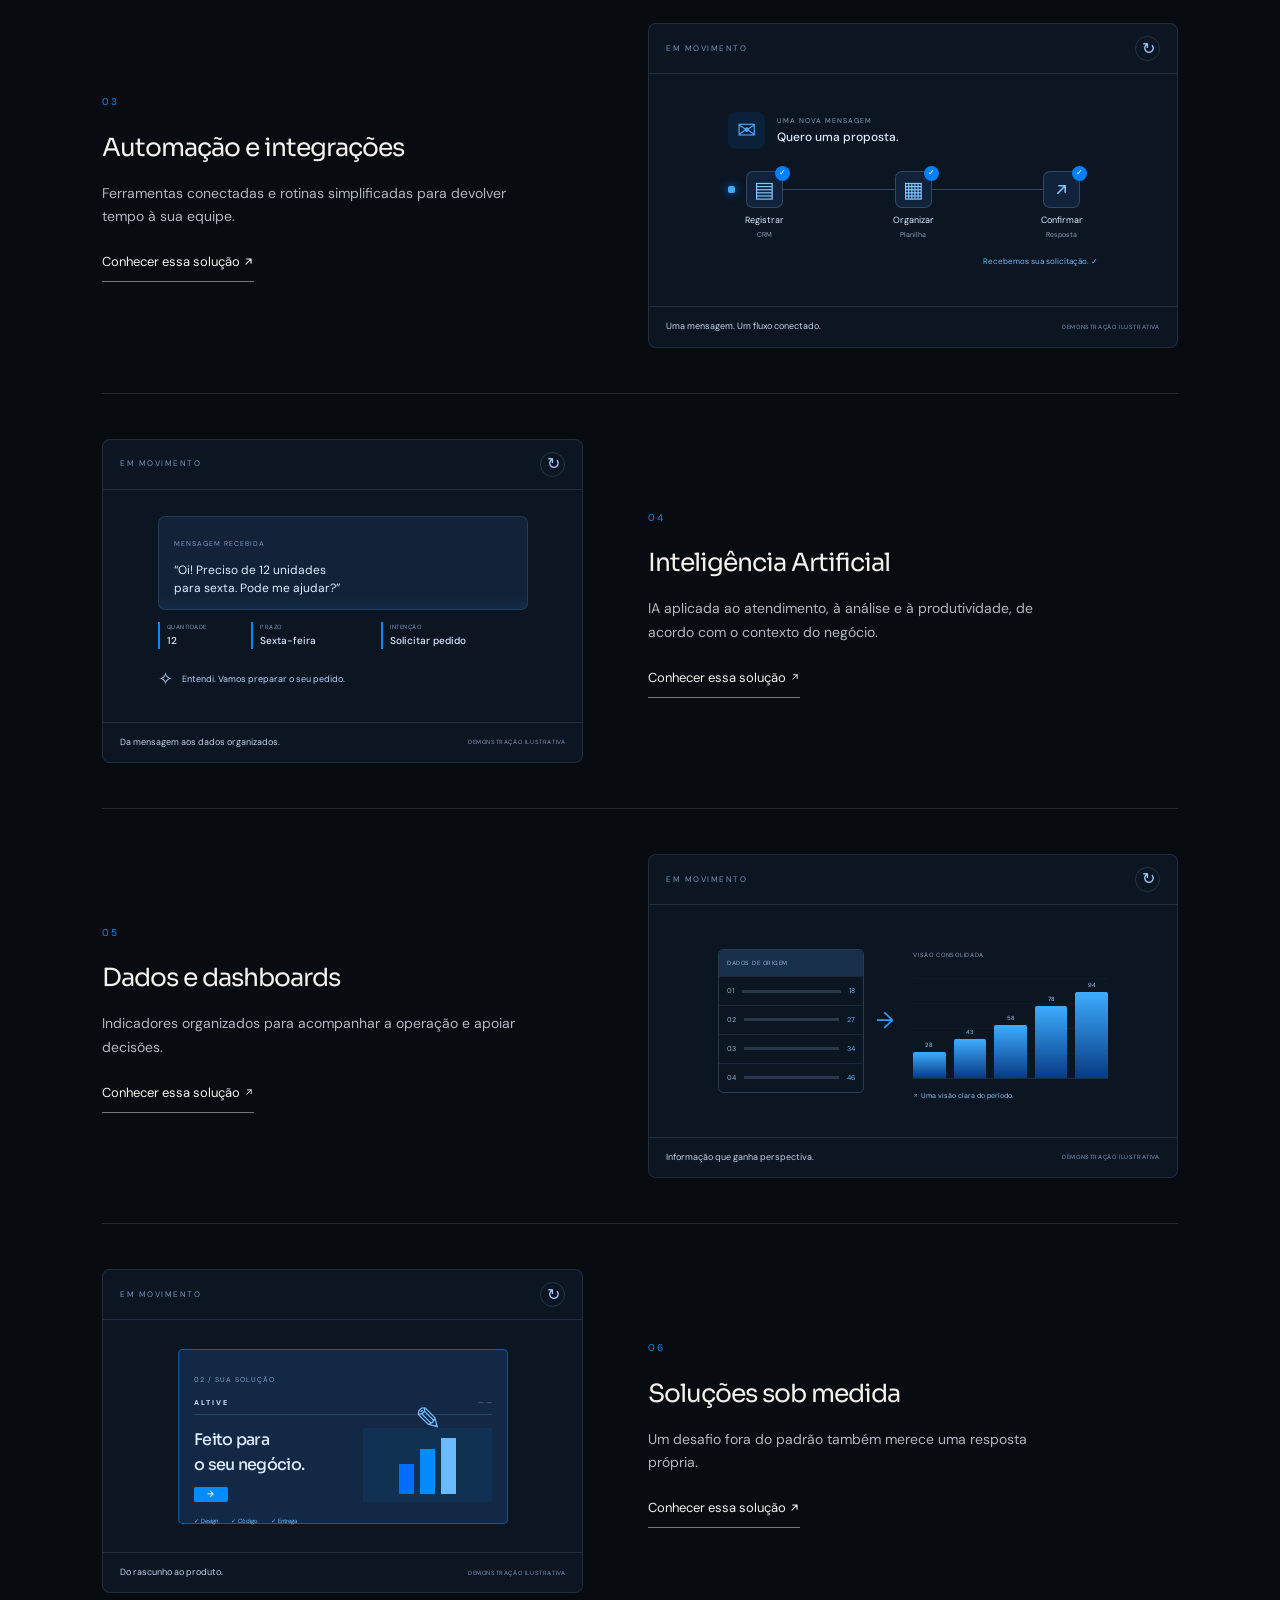
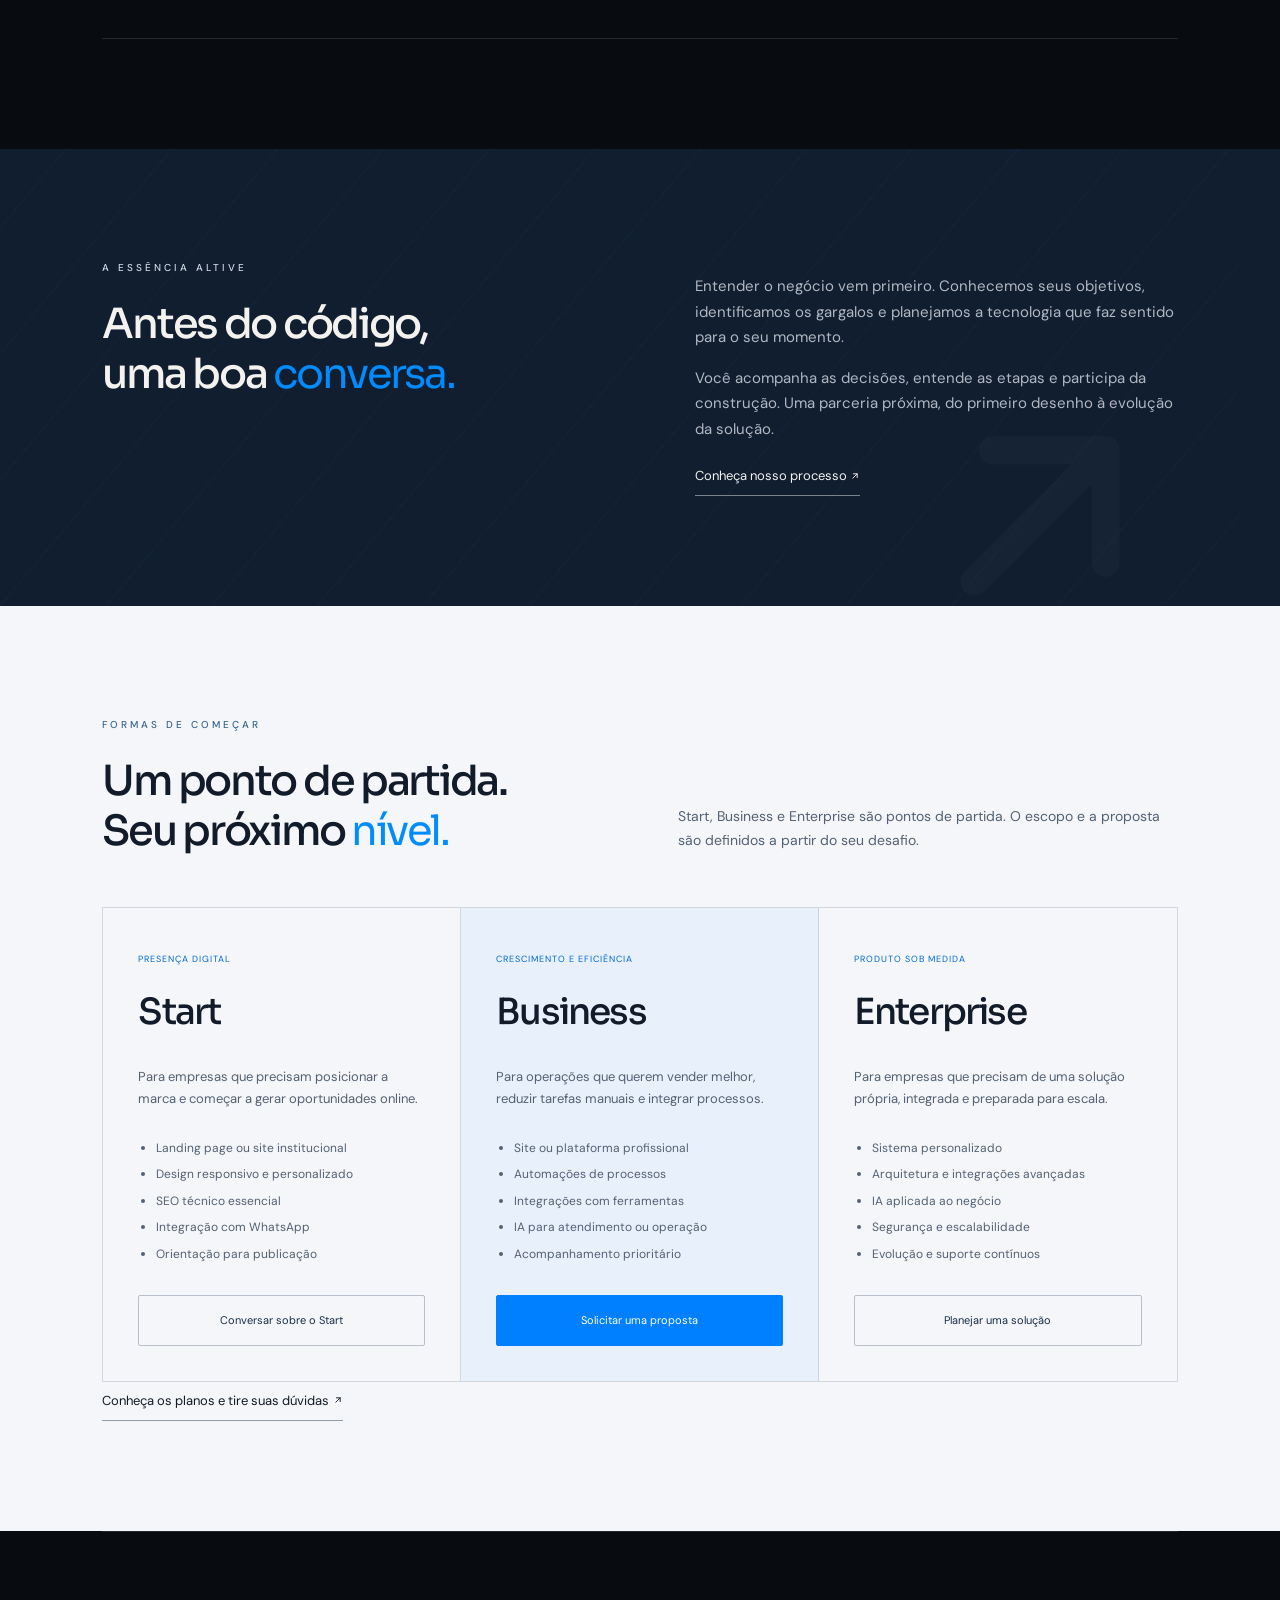
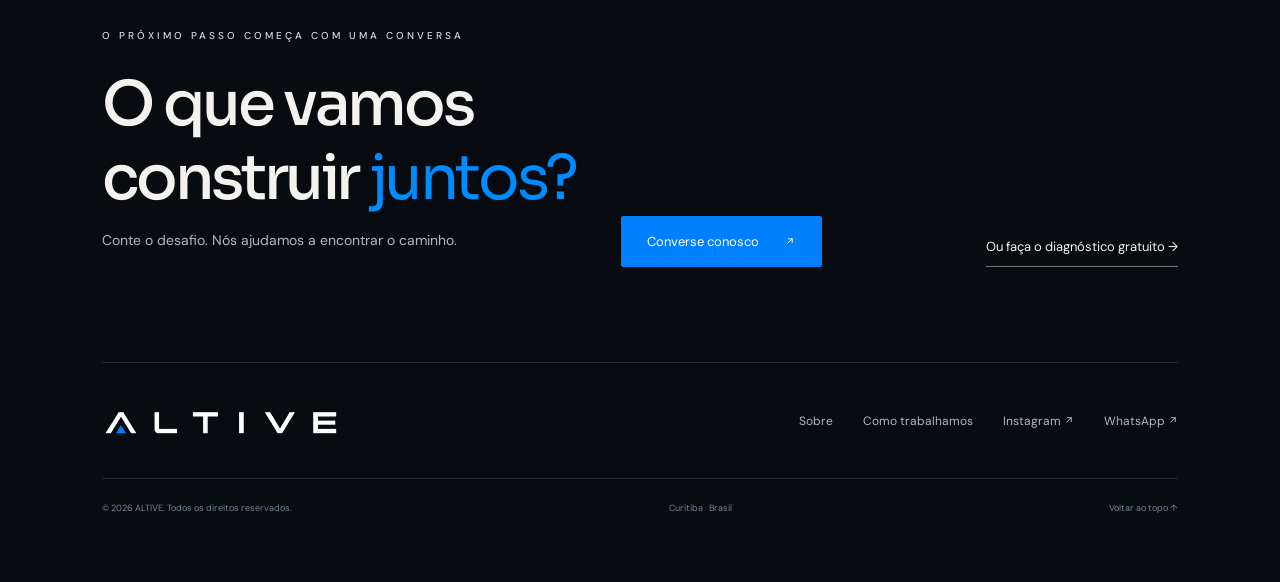
==== commit 63cf7c2f: "Setas em SVG, ajustes no celular, Soluções reescrita e nova página Sobre Co-Authored-By: Claude Opus" ====
--- a/index.html
+++ b/index.html
@@ -1,5 +1,5 @@
-<!doctype html><html lang="pt-BR"><head><meta charset="utf-8"><meta name="viewport" content="width=device-width,initial-scale=1"><meta name="description" content="ALTIVE: sites, sistemas personalizados, integrações e automações para empresas."><title>ALTIVE | Tecnologia sob medida</title><link rel="icon" href="assets/favicon.svg"><link rel="preconnect" href="https://fonts.googleapis.com"><link rel="preconnect" href="https://fonts.gstatic.com" crossorigin><link href="https://fonts.googleapis.com/css2?family=DM+Sans:wght@400;500;600;700&family=Sora:wght@400;500;600;700&display=swap" rel="stylesheet"><script>try{document.documentElement.dataset.theme=localStorage.getItem("altive-theme-v2")||"dark"}catch{}</script><link rel="stylesheet" href="css/site.css"><link rel="canonical" href="https://altivetech.com.br/"><link rel="alternate" hreflang="pt-BR" href="https://altivetech.com.br/"><link rel="alternate" hreflang="en" href="https://altivetech.com.br/en/index.html"></head><body><a class="skip" href="#conteudo">Pular para o conteúdo</a><header class="header"><div class="container nav-shell"><a class="brand" href="index.html" aria-label="ALTIVE — início"><span><img src="assets/altive-logo-wordmark-black.png" alt="ALTIVE"></span></a><div class="preferences"><button class="theme-toggle" type="button" aria-label="Ativar tema claro" aria-pressed="false">☀ <span>Tema claro</span></button><a class="language-link" href="en/index.html" lang="en" aria-label="Read in English">EN</a></div><button class="menu-button" aria-label="Abrir menu" aria-expanded="false" aria-controls="nav"><span></span><span></span></button><nav id="nav" aria-label="Menu principal"><a href="index.html">Início</a><a href="solucoes.html">Soluções</a><a href="projetos.html">Projetos</a><a href="planos.html">Planos</a><a href="diagnostico.html">Diagnóstico</a><a href="index.html#sobre">Sobre</a><a class="nav-contact" href="https://wa.me/5541984801999" target="_blank" rel="noopener">Converse conosco <span>→</span></a></nav></div></header><main id="conteudo"><section class="hero" id="topo"><div class="room" aria-hidden="true"></div><div class="halo" aria-hidden="true"></div><div class="hero-content container"><p class="eyebrow">TECNOLOGIA SOB MEDIDA</p><h1>Transformamos<br>ideias em tecnologia<br>que gera <em>resultado.</em></h1><p class="lead">Desenvolvimento de sistemas, sites, integrações e soluções com Inteligência Artificial para empresas que querem crescer com tecnologia.</p><div class="actions"><a class="button primary" href="https://wa.me/5541984801999?text=Ol%C3%A1%2C%20quero%20iniciar%20um%20projeto%20com%20a%20ALTIVE." target="_blank" rel="noopener">Iniciar um projeto <span>→</span></a><a class="text-link" href="solucoes.html">Conhecer soluções</a></div><div class="hero-services"><a href="solucoes.html#sistemas"><span>◈</span>Sistemas<br>personalizados</a><a href="solucoes.html#web"><span>▱</span>Sites e<br>plataformas</a><a href="solucoes.html#ia"><span>✧</span>Inteligência<br>Artificial</a><a href="solucoes.html#automacao"><span>⬡</span>Integrações e<br>automações</a></div></div><span class="scroll-note">EXPLORE A ALTIVE ↓</span></section><section class="section band band-light" id="em-movimento"><div class="container"><div class="section-heading reveal"><div><p class="eyebrow">DA IDEIA À EXPERIÊNCIA</p><h2>Tecnologia que você<br>vê <em>acontecer.</em></h2></div><p>Do código à informação que orienta uma decisão. Explore uma demonstração de como construímos experiências digitais.</p></div><div class="assistant-stage"><div class="assistant-illustration"><svg viewBox="0 0 300 180" class="robot-animation" role="img" aria-label="Robo digitando no computador"><defs><linearGradient id="robot-metal" x1="0" y1="0" x2="1" y2="1"><stop stop-color="#e9f4ff"/><stop offset="1" stop-color="#a9bfd6"/></linearGradient></defs><ellipse cx="153" cy="165" rx="106" ry="7" fill="#1477cd" opacity=".09"/><path d="M34 147H271M58 147V167M250 147V167" fill="none" stroke="#6586a5" stroke-width="3" stroke-linecap="round"/><g class="robot-body"><rect x="89" y="94" width="53" height="47" rx="16" fill="url(#robot-metal)" stroke="#638eb4" stroke-width="1.5"/><circle cx="116" cy="112" r="8" fill="#0c2644"/><path d="M112 112H120M116 108V116" stroke="#2da7ff" stroke-width="2"/><g class="robot-head"><path d="M116 41V30" stroke="#7d9bb9" stroke-width="3"/><circle class="robot-antenna" cx="116" cy="27" r="4" fill="#008cff"/><rect x="77" y="43" width="77" height="53" rx="18" fill="url(#robot-metal)" stroke="#638eb4" stroke-width="1.5"/><rect x="87" y="54" width="57" height="28" rx="11" fill="#0b2039"/><g class="robot-eyes"><path d="M100 64V71M130 64V71" stroke="#4db7ff" stroke-width="4" stroke-linecap="round"/></g><path d="M110 75Q116 80 122 75" stroke="#62bdff" fill="none" stroke-width="1.5"/><path d="M73 61V75M158 61V75" stroke="#769ab9" stroke-width="5" stroke-linecap="round"/></g><g class="robot-arm arm-one"><path d="M94 108L78 127 144 138" stroke="#9cb8d0" stroke-width="10" stroke-linejoin="round" fill="none"/><circle cx="144" cy="138" r="6" fill="#007fff"/></g><g class="robot-arm arm-two"><path d="M137 108L153 121 174 136" stroke="#bdd1e2" stroke-width="10" stroke-linejoin="round" fill="none"/><circle cx="174" cy="136" r="6" fill="#007fff"/></g></g><path d="M166 101H230L220 140H155Z" fill="#112c47" stroke="#4586b7" stroke-width="1.5"/><path d="M170 106H223L215 133H162Z" fill="#071a30"/><g class="robot-screen-code" fill="none" stroke="#31a9ff" stroke-width="2" stroke-linecap="round"><path d="M176 113H189M174 119H209M171 125H194"/></g><path d="M144 141H227L231 145H140Z" fill="#8bb2d4"/><g class="robot-spark" stroke="#008cff" stroke-width="1.5"><path d="M206 42V54M200 48H212"/><path d="M53 91V99M49 95H57"/></g></svg></div><div class="assistant-caption"><span class="assistant-live"></span><div><strong>Uma ideia começa a tomar forma.</strong><p>Um pouco de estratégia, algumas boas perguntas e tecnologia em movimento.</p></div></div></div><div class="studio"><div class="studio-bar"><span><i></i><i></i><i></i></span><span>ALTIVE / LAB</span><span class="demo-label">DEMONSTRAÇÃO · DADOS ILUSTRATIVOS</span></div><div class="studio-grid"><div class="editor"><div class="editor-tab">dashboard.ts <span>TypeScript</span></div><pre aria-hidden="true"><code id="typed-code"></code><span class="cursor">▎</span></pre><p class="sr-only">Animação demonstrativa de código que monta um painel de indicadores.</p><div class="terminal"><span class="terminal-dot"></span><span id="build-state" aria-live="off">Preparando ambiente…</span></div></div><div class="dashboard"><div class="dash-title"><div><small>VISÃO GERAL</small><h3>Seu negócio, em perspectiva.</h3></div><button type="button" class="replay" aria-label="Reproduzir demonstração novamente">↻</button></div><div class="metrics"><div><small>Receita ilustrativa</small><strong>R$ <span data-count="24800">0</span></strong><span class="metric-note">Cenário de demonstração</span></div><div><small>Pedidos ilustrativos</small><strong data-count="186">0</strong><span class="metric-note">Exemplo de indicador</span></div><div><small>Meta ilustrativa</small><strong><span data-count="84">0</span>%</strong><span class="metric-note">Evolução do período</span></div></div><div class="chart-head"><span>Evolução da operação</span><small>JUL — DEZ · EXEMPLO</small></div><svg class="chart" viewBox="0 0 500 180" role="img" aria-label="Gráfico ilustrativo com evolução crescente de julho a dezembro"><defs><linearGradient id="chart-fill" x1="0" y1="0" x2="0" y2="1"><stop offset="0" stop-color="#008cff" stop-opacity=".28"/><stop offset="1" stop-color="#008cff" stop-opacity="0"/></linearGradient></defs><g class="chart-grid"><path d="M0 20H500M0 65H500M0 110H500M0 155H500"/></g><path class="chart-area" d="M0 145C40 145 50 115 90 120S150 145 190 95S250 100 285 73S340 95 375 48S440 65 500 15V180H0Z" fill="url(#chart-fill)"/><path class="chart-line" d="M0 145C40 145 50 115 90 120S150 145 190 95S250 100 285 73S340 95 375 48S440 65 500 15"/><circle class="chart-dot" cx="496" cy="17" r="4"/></svg><div class="months"><span>Jul</span><span>Ago</span><span>Set</span><span>Out</span><span>Nov</span><span>Dez</span></div><div class="mini-bars" aria-label="Distribuição ilustrativa da meta"><span>Meta do período</span><div><i style="--bar:24%"></i><i style="--bar:30%"></i><i style="--bar:27%"></i><i style="--bar:42%"></i><i style="--bar:38%"></i><i style="--bar:53%"></i><i style="--bar:50%"></i><i style="--bar:67%"></i><i style="--bar:62%"></i><i style="--bar:73%"></i><i style="--bar:70%"></i><i style="--bar:84%"></i></div><b>84%</b></div></div></div><div class="studio-footer"><span><i></i> Interface demonstrativa em execução</span><span>Software sob medida. Possibilidades reais.</span></div></div></div></section><section class="section container" id="servicos"><div class="section-heading reveal"><div><p class="eyebrow">O QUE CONSTRUÍMOS</p><h2>Seu desafio.<br>Uma solução <em>própria.</em></h2></div><a class="text-link" href="solucoes.html">Explorar soluções ↗</a></div><div class="service-list"><article class="solution-teaser reveal"><div class="teaser-copy"><span class="teaser-number">01</span><h3>Sites e plataformas</h3><p>Experiências digitais para apresentar a sua empresa com clareza, transmitir confiança e facilitar o contato.</p><a class="text-link" href="solucoes.html#web">Conhecer essa solução ↗</a></div><div class="solution-scene scene-web"><div class="scene-toolbar"><span>EM MOVIMENTO</span><button class="scene-replay" type="button" aria-label="Repetir animação: Do primeiro bloco à experiência completa.">↻</button></div><div class="scene-art" role="img" aria-label="Do primeiro bloco à experiência completa."><div class="web-build"><div class="mini-browser"><div class="browser-chrome"><i></i><i></i><i></i><span>altive / web</span></div><div class="web-nav build-piece"><b>ALTIVE</b><span>— — —</span></div><div class="web-columns"><div><span class="tiny-label build-piece">SUA EMPRESA</span><strong class="web-title build-piece">Uma nova<br>presença.</strong><span class="web-button build-piece">Conheça →</span></div><div class="web-picture build-piece"><svg viewBox="0 0 100 90" aria-hidden="true"><path d="M10 78 49 12 90 78M31 78 50 46 69 78" fill="none" stroke="currentColor" stroke-width="2"/></svg></div></div><div class="web-strips build-piece"><i></i><i></i><i></i></div></div><div class="mini-phone build-piece"><div class="phone-speaker"></div><span>ALTIVE</span><div></div><i></i><i></i><b></b></div><div class="build-pointer">➤</div></div></div><div class="scene-caption"><span>Do primeiro bloco à experiência completa.</span><small>DEMONSTRAÇÃO ILUSTRATIVA</small></div></div></article><article class="solution-teaser reveal"><div class="teaser-copy"><span class="teaser-number">02</span><h3>Sistemas personalizados</h3><p>Software que acompanha a sua operação, centraliza informações e conecta os processos da equipe.</p><a class="text-link" href="solucoes.html#sistemas">Conhecer essa solução ↗</a></div><div class="solution-scene scene-sistemas"><div class="scene-toolbar"><span>EM MOVIMENTO</span><button class="scene-replay" type="button" aria-label="Repetir animação: Um pedido, do início à conclusão.">↻</button></div><div class="scene-art" role="img" aria-label="Um pedido, do início à conclusão."><div class="order-scene"><div class="incoming-order"><span>↳ NOVO PEDIDO</span><strong>#001</strong><small>Recebido pelo sistema</small></div><div class="order-track"><div class="track-line"></div><i class="order-dot"></i><div class="order-stage"><b>1</b><span>Recebido</span></div><div class="order-stage"><b>2</b><span>Preparação</span></div><div class="order-stage"><b>3</b><span>Concluído</span></div></div><div class="order-check">✓ <span>Tudo no lugar. Equipe conectada.</span></div></div></div><div class="scene-caption"><span>Um pedido, do início à conclusão.</span><small>DEMONSTRAÇÃO ILUSTRATIVA</small></div></div></article><article class="solution-teaser reveal"><div class="teaser-copy"><span class="teaser-number">03</span><h3>Automação e integrações</h3><p>Ferramentas conectadas e rotinas simplificadas para devolver tempo à sua equipe.</p><a class="text-link" href="solucoes.html#automacao">Conhecer essa solução ↗</a></div><div class="solution-scene scene-automacao"><div class="scene-toolbar"><span>EM MOVIMENTO</span><button class="scene-replay" type="button" aria-label="Repetir animação: Uma mensagem. Um fluxo conectado.">↻</button></div><div class="scene-art" role="img" aria-label="Uma mensagem. Um fluxo conectado."><div class="automation-scene"><div class="flow-top"><span class="message-mark">✉</span><div><small>UMA NOVA MENSAGEM</small><strong>Quero uma proposta.</strong></div></div><div class="flow-network"><div class="flow-rail"></div><i class="flow-packet"></i><div class="flow-node"><b>▤</b><span>Registrar</span><small>CRM</small><i>✓</i></div><div class="flow-node"><b>▦</b><span>Organizar</span><small>Planilha</small><i>✓</i></div><div class="flow-node"><b>↗</b><span>Confirmar</span><small>Resposta</small><i>✓</i></div></div><div class="flow-confirm">Recebemos sua solicitação. ✓</div></div></div><div class="scene-caption"><span>Uma mensagem. Um fluxo conectado.</span><small>DEMONSTRAÇÃO ILUSTRATIVA</small></div></div></article><article class="solution-teaser reveal"><div class="teaser-copy"><span class="teaser-number">04</span><h3>Inteligência Artificial</h3><p>IA aplicada ao atendimento, à análise e à produtividade, de acordo com o contexto do negócio.</p><a class="text-link" href="solucoes.html#ia">Conhecer essa solução ↗</a></div><div class="solution-scene scene-ia"><div class="scene-toolbar"><span>EM MOVIMENTO</span><button class="scene-replay" type="button" aria-label="Repetir animação: Da mensagem aos dados organizados.">↻</button></div><div class="scene-art" role="img" aria-label="Da mensagem aos dados organizados."><div class="ai-scene"><div class="ai-message"><span>MENSAGEM RECEBIDA</span><p>“Oi! Preciso de 12 unidades<br>para sexta. Pode me ajudar?”</p><div class="ai-scan"></div></div><div class="ai-extract"><div><span>QUANTIDADE</span><strong>12</strong></div><div><span>PRAZO</span><strong>Sexta-feira</strong></div><div><span>INTENÇÃO</span><strong>Solicitar pedido</strong></div></div><div class="ai-reply"><b>✧</b><span>Entendi. Vamos preparar o seu pedido.</span></div></div></div><div class="scene-caption"><span>Da mensagem aos dados organizados.</span><small>DEMONSTRAÇÃO ILUSTRATIVA</small></div></div></article><article class="solution-teaser reveal"><div class="teaser-copy"><span class="teaser-number">05</span><h3>Dados e dashboards</h3><p>Indicadores organizados para acompanhar a operação e apoiar decisões.</p><a class="text-link" href="solucoes.html#dados">Conhecer essa solução ↗</a></div><div class="solution-scene scene-dados"><div class="scene-toolbar"><span>EM MOVIMENTO</span><button class="scene-replay" type="button" aria-label="Repetir animação: Informação que ganha perspectiva.">↻</button></div><div class="scene-art" role="img" aria-label="Informação que ganha perspectiva."><div class="data-scene"><div class="data-sheet"><div class="data-sheet-title">DADOS DE ORIGEM</div><div class="data-row"><span>01</span><i></i><b>18</b></div><div class="data-row"><span>02</span><i></i><b>27</b></div><div class="data-row"><span>03</span><i></i><b>34</b></div><div class="data-row"><span>04</span><i></i><b>46</b></div></div><div class="data-arrow">→</div><div class="data-result"><small>VISÃO CONSOLIDADA</small><div class="data-bars"><i style="--height:28%"><span>28</span></i><i style="--height:43%"><span>43</span></i><i style="--height:58%"><span>58</span></i><i style="--height:78%"><span>78</span></i><i style="--height:94%"><span>94</span></i></div><div class="data-insight">↗ Uma visão clara do período.</div></div></div></div><div class="scene-caption"><span>Informação que ganha perspectiva.</span><small>DEMONSTRAÇÃO ILUSTRATIVA</small></div></div></article><article class="solution-teaser reveal"><div class="teaser-copy"><span class="teaser-number">06</span><h3>Soluções sob medida</h3><p>Um desafio fora do padrão também merece uma resposta própria.</p><a class="text-link" href="solucoes.html#personalizadas">Conhecer essa solução ↗</a></div><div class="solution-scene scene-personalizadas"><div class="scene-toolbar"><span>EM MOVIMENTO</span><button class="scene-replay" type="button" aria-label="Repetir animação: Do rascunho ao produto.">↻</button></div><div class="scene-art" role="img" aria-label="Do rascunho ao produto."><div class="sketch-scene"><div class="sketch-board"><div class="sketch-version wireframe"><span>01 / RASCUNHO</span><div class="sketch-nav"></div><div class="sketch-grid"><div><i></i><i></i><b></b></div><div class="sketch-image">╳</div></div><div class="sketch-bottom"><i></i><i></i><i></i></div></div><div class="sketch-version polished"><span>02 / SUA SOLUÇÃO</span><div class="polished-nav"><b>ALTIVE</b><i>— —</i></div><div class="polished-grid"><div><strong>Feito para<br>o seu negócio.</strong><b>→</b></div><div class="polished-graphic"><i></i><i></i><i></i></div></div><div class="polished-bottom"><span>✓ Design</span><span>✓ Código</span><span>✓ Entrega</span></div></div><div class="sketch-pencil">✎</div></div></div></div><div class="scene-caption"><span>Do rascunho ao produto.</span><small>DEMONSTRAÇÃO ILUSTRATIVA</small></div></div></article></div></section><section class="about section band" id="sobre"><div class="container about-grid"><div><p class="eyebrow">A ESSÊNCIA ALTIVE</p><h2>Antes do código,<br>uma boa <em>conversa.</em></h2></div><div><p>Entender o negócio vem primeiro. Conhecemos seus objetivos, identificamos os gargalos e planejamos a tecnologia que faz sentido para o seu momento.</p><p>Você acompanha as decisões, entende as etapas e participa da construção. Uma parceria próxima, do primeiro desenho à evolução da solução.</p><a class="text-link" href="como-trabalhamos.html">Conheça nosso processo ↗</a></div></div></section><section class="section band band-light" id="planos"><div class="container"><div class="section-heading reveal"><div><p class="eyebrow">FORMAS DE COMEÇAR</p><h2>Um ponto de partida.<br>Seu próximo <em>nível.</em></h2></div><p>Start, Business e Enterprise são pontos de partida. O escopo e a proposta são definidos a partir do seu desafio.</p></div><div class="plans">
+<!doctype html><html lang="pt-BR"><head><meta charset="utf-8"><meta name="viewport" content="width=device-width,initial-scale=1"><meta name="description" content="ALTIVE: sites, sistemas personalizados, integrações e automações para empresas."><title>ALTIVE | Tecnologia sob medida</title><link rel="icon" href="assets/favicon.svg"><link rel="preconnect" href="https://fonts.googleapis.com"><link rel="preconnect" href="https://fonts.gstatic.com" crossorigin><link href="https://fonts.googleapis.com/css2?family=DM+Sans:wght@400;500;600;700&family=Sora:wght@400;500;600;700&display=swap" rel="stylesheet"><script>try{document.documentElement.dataset.theme=localStorage.getItem("altive-theme-v2")||"dark"}catch{}</script><link rel="stylesheet" href="css/site.css"><link rel="canonical" href="https://altivetech.com.br/"><link rel="alternate" hreflang="pt-BR" href="https://altivetech.com.br/"><link rel="alternate" hreflang="en" href="https://altivetech.com.br/en/index.html"></head><body><a class="skip" href="#conteudo">Pular para o conteúdo</a><header class="header"><div class="container nav-shell"><a class="brand" href="index.html" aria-label="ALTIVE — início"><span><img src="assets/altive-logo-wordmark-black.png" alt="ALTIVE"></span></a><div class="preferences"><button class="theme-toggle" type="button" aria-label="Ativar tema claro" aria-pressed="false"><svg class="ico" viewBox="0 0 24 24" aria-hidden="true"><circle cx="12" cy="12" r="4"/><path d="M12 2.5v2M12 19.5v2M2.5 12h2M19.5 12h2M5.3 5.3l1.4 1.4M17.3 17.3l1.4 1.4M5.3 18.7l1.4-1.4M17.3 6.7l1.4-1.4"/></svg> <span>Tema claro</span></button><a class="language-link" href="en/index.html" lang="en" aria-label="Read in English">EN</a></div><button class="menu-button" aria-label="Abrir menu" aria-expanded="false" aria-controls="nav"><span></span><span></span></button><nav id="nav" aria-label="Menu principal"><a href="index.html">Início</a><a href="solucoes.html">Soluções</a><a href="projetos.html">Projetos</a><a href="planos.html">Planos</a><a href="diagnostico.html">Diagnóstico</a><a href="sobre.html">Sobre</a><a class="nav-contact" href="https://wa.me/5541984801999" target="_blank" rel="noopener">Converse conosco <span>→</span></a></nav></div></header><main id="conteudo"><section class="hero" id="topo"><div class="room" aria-hidden="true"></div><div class="halo" aria-hidden="true"></div><div class="hero-content container"><p class="eyebrow">TECNOLOGIA SOB MEDIDA</p><h1>Transformamos<br>ideias em tecnologia<br>que gera <em>resultado.</em></h1><p class="lead">Desenvolvimento de sistemas, sites, integrações e soluções com Inteligência Artificial para empresas que querem crescer com tecnologia.</p><div class="actions"><a class="button primary" href="https://wa.me/5541984801999?text=Ol%C3%A1%2C%20quero%20iniciar%20um%20projeto%20com%20a%20ALTIVE." target="_blank" rel="noopener">Iniciar um projeto <span>→</span></a><a class="text-link" href="solucoes.html">Conhecer soluções</a></div><div class="hero-services"><a href="solucoes.html#sistemas"><span>◈</span>Sistemas<br>personalizados</a><a href="solucoes.html#web"><span>▱</span>Sites e<br>plataformas</a><a href="solucoes.html#ia"><span>✧</span>Inteligência<br>Artificial</a><a href="solucoes.html#automacao"><span>⬡</span>Integrações e<br>automações</a></div></div><span class="scroll-note">EXPLORE A ALTIVE ↓</span></section><section class="section band band-light" id="em-movimento"><div class="container"><div class="section-heading reveal"><div><p class="eyebrow">DA IDEIA À EXPERIÊNCIA</p><h2>Tecnologia que você<br>vê <em>acontecer.</em></h2></div><p>Do código à informação que orienta uma decisão. Explore uma demonstração de como construímos experiências digitais.</p></div><div class="assistant-stage"><div class="assistant-illustration"><svg viewBox="0 0 300 180" class="robot-animation" role="img" aria-label="Robo digitando no computador"><defs><linearGradient id="robot-metal" x1="0" y1="0" x2="1" y2="1"><stop stop-color="#e9f4ff"/><stop offset="1" stop-color="#a9bfd6"/></linearGradient></defs><ellipse cx="153" cy="165" rx="106" ry="7" fill="#1477cd" opacity=".09"/><path d="M34 147H271M58 147V167M250 147V167" fill="none" stroke="#6586a5" stroke-width="3" stroke-linecap="round"/><g class="robot-body"><rect x="89" y="94" width="53" height="47" rx="16" fill="url(#robot-metal)" stroke="#638eb4" stroke-width="1.5"/><circle cx="116" cy="112" r="8" fill="#0c2644"/><path d="M112 112H120M116 108V116" stroke="#2da7ff" stroke-width="2"/><g class="robot-head"><path d="M116 41V30" stroke="#7d9bb9" stroke-width="3"/><circle class="robot-antenna" cx="116" cy="27" r="4" fill="#008cff"/><rect x="77" y="43" width="77" height="53" rx="18" fill="url(#robot-metal)" stroke="#638eb4" stroke-width="1.5"/><rect x="87" y="54" width="57" height="28" rx="11" fill="#0b2039"/><g class="robot-eyes"><path d="M100 64V71M130 64V71" stroke="#4db7ff" stroke-width="4" stroke-linecap="round"/></g><path d="M110 75Q116 80 122 75" stroke="#62bdff" fill="none" stroke-width="1.5"/><path d="M73 61V75M158 61V75" stroke="#769ab9" stroke-width="5" stroke-linecap="round"/></g><g class="robot-arm arm-one"><path d="M94 108L78 127 144 138" stroke="#9cb8d0" stroke-width="10" stroke-linejoin="round" fill="none"/><circle cx="144" cy="138" r="6" fill="#007fff"/></g><g class="robot-arm arm-two"><path d="M137 108L153 121 174 136" stroke="#bdd1e2" stroke-width="10" stroke-linejoin="round" fill="none"/><circle cx="174" cy="136" r="6" fill="#007fff"/></g></g><path d="M166 101H230L220 140H155Z" fill="#112c47" stroke="#4586b7" stroke-width="1.5"/><path d="M170 106H223L215 133H162Z" fill="#071a30"/><g class="robot-screen-code" fill="none" stroke="#31a9ff" stroke-width="2" stroke-linecap="round"><path d="M176 113H189M174 119H209M171 125H194"/></g><path d="M144 141H227L231 145H140Z" fill="#8bb2d4"/><g class="robot-spark" stroke="#008cff" stroke-width="1.5"><path d="M206 42V54M200 48H212"/><path d="M53 91V99M49 95H57"/></g></svg></div><div class="assistant-caption"><span class="assistant-live"></span><div><strong>Uma ideia começa a tomar forma.</strong><p>Um pouco de estratégia, algumas boas perguntas e tecnologia em movimento.</p></div></div></div><div class="studio"><div class="studio-bar"><span><i></i><i></i><i></i></span><span>ALTIVE / LAB</span><span class="demo-label">DEMONSTRAÇÃO · DADOS ILUSTRATIVOS</span></div><div class="studio-grid"><div class="editor"><div class="editor-tab">dashboard.ts <span>TypeScript</span></div><pre aria-hidden="true"><code id="typed-code"></code><span class="cursor">▎</span></pre><p class="sr-only">Animação demonstrativa de código que monta um painel de indicadores.</p><div class="terminal"><span class="terminal-dot"></span><span id="build-state" aria-live="off">Preparando ambiente…</span></div></div><div class="dashboard"><div class="dash-title"><div><small>VISÃO GERAL</small><h3>Seu negócio, em perspectiva.</h3></div><button type="button" class="replay" aria-label="Reproduzir demonstração novamente">↻</button></div><div class="metrics"><div><small>Receita ilustrativa</small><strong>R$ <span data-count="24800">0</span></strong><span class="metric-note">Cenário de demonstração</span></div><div><small>Pedidos ilustrativos</small><strong data-count="186">0</strong><span class="metric-note">Exemplo de indicador</span></div><div><small>Meta ilustrativa</small><strong><span data-count="84">0</span>%</strong><span class="metric-note">Evolução do período</span></div></div><div class="chart-head"><span>Evolução da operação</span><small>JUL — DEZ · EXEMPLO</small></div><svg class="chart" viewBox="0 0 500 180" role="img" aria-label="Gráfico ilustrativo com evolução crescente de julho a dezembro"><defs><linearGradient id="chart-fill" x1="0" y1="0" x2="0" y2="1"><stop offset="0" stop-color="#008cff" stop-opacity=".28"/><stop offset="1" stop-color="#008cff" stop-opacity="0"/></linearGradient></defs><g class="chart-grid"><path d="M0 20H500M0 65H500M0 110H500M0 155H500"/></g><path class="chart-area" d="M0 145C40 145 50 115 90 120S150 145 190 95S250 100 285 73S340 95 375 48S440 65 500 15V180H0Z" fill="url(#chart-fill)"/><path class="chart-line" d="M0 145C40 145 50 115 90 120S150 145 190 95S250 100 285 73S340 95 375 48S440 65 500 15"/><circle class="chart-dot" cx="496" cy="17" r="4"/></svg><div class="months"><span>Jul</span><span>Ago</span><span>Set</span><span>Out</span><span>Nov</span><span>Dez</span></div><div class="mini-bars" aria-label="Distribuição ilustrativa da meta"><span>Meta do período</span><div><i style="--bar:24%"></i><i style="--bar:30%"></i><i style="--bar:27%"></i><i style="--bar:42%"></i><i style="--bar:38%"></i><i style="--bar:53%"></i><i style="--bar:50%"></i><i style="--bar:67%"></i><i style="--bar:62%"></i><i style="--bar:73%"></i><i style="--bar:70%"></i><i style="--bar:84%"></i></div><b>84%</b></div></div></div><div class="studio-footer"><span><i></i> Interface demonstrativa em execução</span><span>Software sob medida. Possibilidades reais.</span></div></div></div></section><section class="section container" id="servicos"><div class="section-heading reveal"><div><p class="eyebrow">O QUE CONSTRUÍMOS</p><h2>Seu desafio.<br>Uma solução <em>própria.</em></h2></div><a class="text-link" href="solucoes.html">Explorar soluções <i class="arr" aria-hidden="true"></i></a></div><div class="service-list"><article class="solution-teaser reveal"><div class="teaser-copy"><span class="teaser-number">01</span><h3>Sites e plataformas</h3><p>Experiências digitais para apresentar a sua empresa com clareza, transmitir confiança e facilitar o contato.</p><a class="text-link" href="solucoes.html#web">Conhecer essa solução <i class="arr" aria-hidden="true"></i></a></div><div class="solution-scene scene-web"><div class="scene-toolbar"><span>EM MOVIMENTO</span><button class="scene-replay" type="button" aria-label="Repetir animação: Do primeiro bloco à experiência completa.">↻</button></div><div class="scene-art" role="img" aria-label="Do primeiro bloco à experiência completa."><div class="web-build"><div class="mini-browser"><div class="browser-chrome"><i></i><i></i><i></i><span>altive / web</span></div><div class="web-nav build-piece"><b>ALTIVE</b><span>— — —</span></div><div class="web-columns"><div><span class="tiny-label build-piece">SUA EMPRESA</span><strong class="web-title build-piece">Uma nova<br>presença.</strong><span class="web-button build-piece">Conheça →</span></div><div class="web-picture build-piece"><svg viewBox="0 0 100 90" aria-hidden="true"><path d="M10 78 49 12 90 78M31 78 50 46 69 78" fill="none" stroke="currentColor" stroke-width="2"/></svg></div></div><div class="web-strips build-piece"><i></i><i></i><i></i></div></div><div class="mini-phone build-piece"><div class="phone-speaker"></div><span>ALTIVE</span><div></div><i></i><i></i><b></b></div><div class="build-pointer">➤</div></div></div><div class="scene-caption"><span>Do primeiro bloco à experiência completa.</span><small>DEMONSTRAÇÃO ILUSTRATIVA</small></div></div></article><article class="solution-teaser reveal"><div class="teaser-copy"><span class="teaser-number">02</span><h3>Sistemas personalizados</h3><p>Software que acompanha a sua operação, centraliza informações e conecta os processos da equipe.</p><a class="text-link" href="solucoes.html#sistemas">Conhecer essa solução <i class="arr" aria-hidden="true"></i></a></div><div class="solution-scene scene-sistemas"><div class="scene-toolbar"><span>EM MOVIMENTO</span><button class="scene-replay" type="button" aria-label="Repetir animação: Um pedido, do início à conclusão.">↻</button></div><div class="scene-art" role="img" aria-label="Um pedido, do início à conclusão."><div class="order-scene"><div class="incoming-order"><span>↳ NOVO PEDIDO</span><strong>#001</strong><small>Recebido pelo sistema</small></div><div class="order-track"><div class="track-line"></div><i class="order-dot"></i><div class="order-stage"><b>1</b><span>Recebido</span></div><div class="order-stage"><b>2</b><span>Preparação</span></div><div class="order-stage"><b>3</b><span>Concluído</span></div></div><div class="order-check">✓ <span>Tudo no lugar. Equipe conectada.</span></div></div></div><div class="scene-caption"><span>Um pedido, do início à conclusão.</span><small>DEMONSTRAÇÃO ILUSTRATIVA</small></div></div></article><article class="solution-teaser reveal"><div class="teaser-copy"><span class="teaser-number">03</span><h3>Automação e integrações</h3><p>Ferramentas conectadas e rotinas simplificadas para devolver tempo à sua equipe.</p><a class="text-link" href="solucoes.html#automacao">Conhecer essa solução <i class="arr" aria-hidden="true"></i></a></div><div class="solution-scene scene-automacao"><div class="scene-toolbar"><span>EM MOVIMENTO</span><button class="scene-replay" type="button" aria-label="Repetir animação: Uma mensagem. Um fluxo conectado.">↻</button></div><div class="scene-art" role="img" aria-label="Uma mensagem. Um fluxo conectado."><div class="automation-scene"><div class="flow-top"><span class="message-mark">✉︎</span><div><small>UMA NOVA MENSAGEM</small><strong>Quero uma proposta.</strong></div></div><div class="flow-network"><div class="flow-rail"></div><i class="flow-packet"></i><div class="flow-node"><b>▤</b><span>Registrar</span><small>CRM</small><i>✓</i></div><div class="flow-node"><b>▦</b><span>Organizar</span><small>Planilha</small><i>✓</i></div><div class="flow-node"><b><i class="arr" aria-hidden="true"></i></b><span>Confirmar</span><small>Resposta</small><i>✓</i></div></div><div class="flow-confirm">Recebemos sua solicitação. ✓</div></div></div><div class="scene-caption"><span>Uma mensagem. Um fluxo conectado.</span><small>DEMONSTRAÇÃO ILUSTRATIVA</small></div></div></article><article class="solution-teaser reveal"><div class="teaser-copy"><span class="teaser-number">04</span><h3>Inteligência Artificial</h3><p>IA aplicada ao atendimento, à análise e à produtividade, de acordo com o contexto do negócio.</p><a class="text-link" href="solucoes.html#ia">Conhecer essa solução <i class="arr" aria-hidden="true"></i></a></div><div class="solution-scene scene-ia"><div class="scene-toolbar"><span>EM MOVIMENTO</span><button class="scene-replay" type="button" aria-label="Repetir animação: Da mensagem aos dados organizados.">↻</button></div><div class="scene-art" role="img" aria-label="Da mensagem aos dados organizados."><div class="ai-scene"><div class="ai-message"><span>MENSAGEM RECEBIDA</span><p>“Oi! Preciso de 12 unidades<br>para sexta. Pode me ajudar?”</p><div class="ai-scan"></div></div><div class="ai-extract"><div><span>QUANTIDADE</span><strong>12</strong></div><div><span>PRAZO</span><strong>Sexta-feira</strong></div><div><span>INTENÇÃO</span><strong>Solicitar pedido</strong></div></div><div class="ai-reply"><b>✧</b><span>Entendi. Vamos preparar o seu pedido.</span></div></div></div><div class="scene-caption"><span>Da mensagem aos dados organizados.</span><small>DEMONSTRAÇÃO ILUSTRATIVA</small></div></div></article><article class="solution-teaser reveal"><div class="teaser-copy"><span class="teaser-number">05</span><h3>Dados e dashboards</h3><p>Indicadores organizados para acompanhar a operação e apoiar decisões.</p><a class="text-link" href="solucoes.html#dados">Conhecer essa solução <i class="arr" aria-hidden="true"></i></a></div><div class="solution-scene scene-dados"><div class="scene-toolbar"><span>EM MOVIMENTO</span><button class="scene-replay" type="button" aria-label="Repetir animação: Informação que ganha perspectiva.">↻</button></div><div class="scene-art" role="img" aria-label="Informação que ganha perspectiva."><div class="data-scene"><div class="data-sheet"><div class="data-sheet-title">DADOS DE ORIGEM</div><div class="data-row"><span>01</span><i></i><b>18</b></div><div class="data-row"><span>02</span><i></i><b>27</b></div><div class="data-row"><span>03</span><i></i><b>34</b></div><div class="data-row"><span>04</span><i></i><b>46</b></div></div><div class="data-arrow">→</div><div class="data-result"><small>VISÃO CONSOLIDADA</small><div class="data-bars"><i style="--height:28%"><span>28</span></i><i style="--height:43%"><span>43</span></i><i style="--height:58%"><span>58</span></i><i style="--height:78%"><span>78</span></i><i style="--height:94%"><span>94</span></i></div><div class="data-insight"><i class="arr" aria-hidden="true"></i> Uma visão clara do período.</div></div></div></div><div class="scene-caption"><span>Informação que ganha perspectiva.</span><small>DEMONSTRAÇÃO ILUSTRATIVA</small></div></div></article><article class="solution-teaser reveal"><div class="teaser-copy"><span class="teaser-number">06</span><h3>Soluções sob medida</h3><p>Um desafio fora do padrão também merece uma resposta própria.</p><a class="text-link" href="solucoes.html#personalizadas">Conhecer essa solução <i class="arr" aria-hidden="true"></i></a></div><div class="solution-scene scene-personalizadas"><div class="scene-toolbar"><span>EM MOVIMENTO</span><button class="scene-replay" type="button" aria-label="Repetir animação: Do rascunho ao produto.">↻</button></div><div class="scene-art" role="img" aria-label="Do rascunho ao produto."><div class="sketch-scene"><div class="sketch-board"><div class="sketch-version wireframe"><span>01 / RASCUNHO</span><div class="sketch-nav"></div><div class="sketch-grid"><div><i></i><i></i><b></b></div><div class="sketch-image">╳</div></div><div class="sketch-bottom"><i></i><i></i><i></i></div></div><div class="sketch-version polished"><span>02 / SUA SOLUÇÃO</span><div class="polished-nav"><b>ALTIVE</b><i>— —</i></div><div class="polished-grid"><div><strong>Feito para<br>o seu negócio.</strong><b>→</b></div><div class="polished-graphic"><i></i><i></i><i></i></div></div><div class="polished-bottom"><span>✓ Design</span><span>✓ Código</span><span>✓ Entrega</span></div></div><div class="sketch-pencil">✎</div></div></div></div><div class="scene-caption"><span>Do rascunho ao produto.</span><small>DEMONSTRAÇÃO ILUSTRATIVA</small></div></div></article></div></section><section class="about section band" id="sobre"><div class="container about-grid"><div><p class="eyebrow">A ESSÊNCIA ALTIVE</p><h2>Antes do código,<br>uma boa <em>conversa.</em></h2></div><div><p>Entender o negócio vem primeiro. Conhecemos seus objetivos, identificamos os gargalos e planejamos a tecnologia que faz sentido para o seu momento.</p><p>Você acompanha as decisões, entende as etapas e participa da construção. Uma parceria próxima, do primeiro desenho à evolução da solução.</p><a class="text-link" href="como-trabalhamos.html">Conheça nosso processo <i class="arr" aria-hidden="true"></i></a></div></div></section><section class="section band band-light" id="planos"><div class="container"><div class="section-heading reveal"><div><p class="eyebrow">FORMAS DE COMEÇAR</p><h2>Um ponto de partida.<br>Seu próximo <em>nível.</em></h2></div><p>Start, Business e Enterprise são pontos de partida. O escopo e a proposta são definidos a partir do seu desafio.</p></div><div class="plans">
       <article class="plan reveal"><p class="plan-kicker">Presença digital</p><h2>Start</h2><p>Para empresas que precisam posicionar a marca e começar a gerar oportunidades online.</p><ul><li>Landing page ou site institucional</li><li>Design responsivo e personalizado</li><li>SEO técnico essencial</li><li>Integração com WhatsApp</li><li>Orientação para publicação</li></ul><a class="button button-secondary" href="https://wa.me/5541984801999?text=Ol%C3%A1%2C%20quero%20come%C3%A7ar%20com%20o%20plano%20Start." target="_blank" rel="noopener">Conversar sobre o Start</a></article>
       <article class="plan featured reveal"><p class="plan-kicker">Crescimento e eficiência</p><h2>Business</h2><p>Para operações que querem vender melhor, reduzir tarefas manuais e integrar processos.</p><ul><li>Site ou plataforma profissional</li><li>Automações de processos</li><li>Integrações com ferramentas</li><li>IA para atendimento ou operação</li><li>Acompanhamento prioritário</li></ul><a class="button button-primary" href="https://wa.me/5541984801999?text=Ol%C3%A1%2C%20quero%20uma%20proposta%20para%20o%20plano%20Business." target="_blank" rel="noopener">Solicitar uma proposta</a></article>
       <article class="plan reveal"><p class="plan-kicker">Produto sob medida</p><h2>Enterprise</h2><p>Para empresas que precisam de uma solução própria, integrada e preparada para escala.</p><ul><li>Sistema personalizado</li><li>Arquitetura e integrações avançadas</li><li>IA aplicada ao negócio</li><li>Segurança e escalabilidade</li><li>Evolução e suporte contínuos</li></ul><a class="button button-secondary" href="https://wa.me/5541984801999?text=Ol%C3%A1%2C%20quero%20planejar%20uma%20solu%C3%A7%C3%A3o%20Enterprise." target="_blank" rel="noopener">Planejar uma solução</a></article>
-    </div><a class="text-link" href="planos.html">Conheça os planos e tire suas dúvidas ↗</a></div></section></main><section class="contact container" id="contato"><p class="eyebrow">O PRÓXIMO PASSO COMEÇA COM UMA CONVERSA</p><h2>O que vamos<br>construir <em>juntos?</em></h2><div class="contact-end"><p>Conte o desafio. Nós ajudamos a encontrar o caminho.</p><a class="button primary" href="https://wa.me/5541984801999" target="_blank" rel="noopener">Converse conosco <span>↗</span></a><a class="text-link" href="diagnostico.html">Ou faça o diagnóstico gratuito →</a></div></section><footer class="container"><div class="footer-top"><a class="brand" href="index.html" aria-label="ALTIVE — início"><span><img src="assets/altive-logo-wordmark-black.png" alt="ALTIVE" loading="lazy"></span></a><div><a href="como-trabalhamos.html">Como trabalhamos</a><a href="https://www.instagram.com/altivetech/" target="_blank" rel="noopener">Instagram ↗</a><a href="https://wa.me/5541984801999" target="_blank" rel="noopener">WhatsApp ↗</a></div></div><div class="footer-bottom"><span>© 2026 ALTIVE. Todos os direitos reservados.</span><span>Curitiba · Brasil</span><a href="#topo">Voltar ao topo ↑</a></div></footer><button class="motion-button" type="button" aria-pressed="false">Pausar animações</button><script src="java/site.js"></script></body></html>
+    </div><a class="text-link" href="planos.html">Conheça os planos e tire suas dúvidas <i class="arr" aria-hidden="true"></i></a></div></section></main><section class="contact container" id="contato"><p class="eyebrow">O PRÓXIMO PASSO COMEÇA COM UMA CONVERSA</p><h2>O que vamos<br>construir <em>juntos?</em></h2><div class="contact-end"><p>Conte o desafio. Nós ajudamos a encontrar o caminho.</p><a class="button primary" href="https://wa.me/5541984801999" target="_blank" rel="noopener">Converse conosco <span><i class="arr" aria-hidden="true"></i></span></a><a class="text-link" href="diagnostico.html">Ou faça o diagnóstico gratuito →</a></div></section><footer class="container"><div class="footer-top"><a class="brand" href="index.html" aria-label="ALTIVE — início"><span><img src="assets/altive-logo-wordmark-black.png" alt="ALTIVE" loading="lazy"></span></a><div><a href="sobre.html">Sobre</a><a href="como-trabalhamos.html">Como trabalhamos</a><a href="https://www.instagram.com/altivetech/" target="_blank" rel="noopener">Instagram <i class="arr" aria-hidden="true"></i></a><a href="https://wa.me/5541984801999" target="_blank" rel="noopener">WhatsApp <i class="arr" aria-hidden="true"></i></a></div></div><div class="footer-bottom"><span>© 2026 ALTIVE. Todos os direitos reservados.</span><span>Curitiba · Brasil</span><a href="#topo">Voltar ao topo ↑</a></div></footer><button class="motion-button" type="button" aria-pressed="false">Pausar animações</button><script src="java/site.js"></script></body></html>
--- a/css/site.css
+++ b/css/site.css
@@ -1,11 +1,11 @@
-:root{--bg:#080b0f;--panel:#0e131b;--text:#f3f2ef;--copy:#b2b8c2;--blue:#008cff;--line:#ffffff20;--x:0px;--y:0px}*{box-sizing:border-box}html{scroll-behavior:smooth;scroll-padding-top:95px}body{margin:0;background:var(--bg);color:var(--text);font:15px/1.7 'DM Sans',Arial,sans-serif;-webkit-font-smoothing:antialiased}a{color:inherit;text-decoration:none}button{font:inherit;cursor:pointer}a,button{-webkit-tap-highlight-color:transparent}a:focus-visible,button:focus-visible,summary:focus-visible{outline:2px solid var(--blue);outline-offset:5px}::selection{background:#006dff;color:white}.container{width:min(1420px,84%);margin:auto}.header{position:absolute;top:0;left:0;width:100%;z-index:20}.nav-shell{display:flex;align-items:center;justify-content:space-between;height:110px}.brand{display:block;width:235px;flex-shrink:0}.brand>span{display:block;width:235px;height:35px;position:relative;overflow:hidden}.brand img{position:absolute;max-width:none;width:270px;height:auto;left:50%;top:50%;transform:translate(-50%,-50%)}nav{display:flex;gap:34px;align-items:center;font-size:13px}nav a{transition:color .2s}nav a:hover,nav a[aria-current=page]{color:var(--blue)}.nav-contact{margin-left:40px;border:1px solid #ffffff90;border-radius:40px;padding:10px 22px}.nav-contact span{margin-left:18px}.menu-button{display:none}.hero{min-height:850px;height:min(1000px,100svh);position:relative;overflow:hidden;isolation:isolate}.room{position:absolute;inset:-15px;z-index:-3;background:url('../assets/ambiente.jpg') center center/cover no-repeat;transform:translate(var(--x),var(--y)) scale(1.025);transition:transform 1.4s ease-out}.hero:before{content:'';position:absolute;inset:0;z-index:-2;background:linear-gradient(90deg,#03060855,transparent 65%),linear-gradient(0deg,var(--bg),transparent 22%)}.halo{position:absolute;z-index:-1;left:49%;top:22%;width:29%;height:37%;background:radial-gradient(ellipse,#008cff36,transparent 66%);mix-blend-mode:screen;animation:breathe 5s ease-in-out infinite;pointer-events:none}@keyframes breathe{0%,100%{opacity:.3;transform:scale(.96)}50%{opacity:1;transform:scale(1.1)}}.hero-content{padding-top:185px}.eyebrow{font-size:10px;letter-spacing:3px;font-weight:500;margin:0 0 24px;color:#d1d8e2}.hero .eyebrow{font-size:11px;letter-spacing:4px}h1,h2{font-family:'Libre Caslon Display',Georgia,serif;font-weight:400;line-height:1.04;letter-spacing:-.025em;margin:0}h1{font-size:clamp(52px,4.7vw,82px);max-width:750px}em{font-weight:400;color:var(--blue)}.lead{max-width:500px;font-size:17px;line-height:1.65;color:#c4c6cb;margin:30px 0 0}.actions{display:flex;align-items:center;gap:36px;margin-top:35px;flex-wrap:wrap}.button{display:inline-flex;align-items:center;justify-content:center;gap:26px;min-height:51px;padding:13px 25px;font-size:13px;border-radius:2px;border:1px solid var(--line);transition:background .25s,transform .25s}.primary,.button-primary{background:#007fff;border-color:#007fff;color:white}.primary:hover,.button-primary:hover{background:#1596ff;transform:translateY(-2px)}.text-link{display:inline-block;border-bottom:1px solid #ffffff70;padding:8px 0;font-size:13px}.text-link:hover{color:var(--blue)}.hero-services{display:grid;grid-template-columns:repeat(4,1fr);border-top:1px solid var(--line);max-width:800px;margin-top:65px;padding-top:24px}.hero-services a{font-size:13px;line-height:1.5;padding:0 22px;border-left:1px solid var(--line)}.hero-services a:first-child{padding-left:0;border:0}.hero-services a>span{display:block;font-size:29px;line-height:1.1;color:#42b3ff;margin-bottom:14px}.hero-services a:hover{color:#63b7ff}.scroll-note{position:absolute;right:7%;bottom:32px;font-size:8px;letter-spacing:2px;color:#c3cad5}.section{padding:110px 0}.section-heading{display:flex;justify-content:space-between;align-items:end;gap:50px;margin-bottom:50px}.section-heading h2,h2{font-size:clamp(39px,4.3vw,64px)}.section-heading>p{max-width:400px;color:var(--copy);font-size:14px;margin-bottom:5px}.section-heading .eyebrow{color:#7b9bb9}.studio{border:1px solid #ffffff25;background:#0b1018;border-radius:8px;overflow:hidden;box-shadow:0 35px 90px #0004}.studio-bar,.studio-footer{display:flex;justify-content:space-between;align-items:center;gap:20px;padding:16px 22px;background:#111721;color:#a7b3c6;font-size:9px;letter-spacing:1px}.studio-bar>span:first-child{display:flex;gap:6px}.studio-bar i{width:7px;height:7px;border-radius:50%;background:#526174}.studio-bar i:first-child{background:#008cff}.demo-label{font-size:8px;letter-spacing:.7px}.studio-grid{display:grid;grid-template-columns:1fr 1.15fr}.editor{border-right:1px solid var(--line);display:flex;flex-direction:column;min-width:0}.editor-tab{padding:15px 22px;color:#c8d3e5;font:11px monospace;border-bottom:1px solid var(--line)}.editor-tab span{float:right;color:#72839d}.editor pre{min-height:300px;padding:23px;margin:0;white-space:pre-wrap;overflow-wrap:anywhere;color:#8dc7ff;font:12px/2 ui-monospace,SFMono-Regular,Consolas,monospace}.cursor{color:#fff;animation:blink 1s step-end infinite}@keyframes blink{50%{opacity:0}}.terminal{margin-top:auto;padding:18px 22px;border-top:1px solid var(--line);color:#9ab4cf;font:10px monospace}.terminal-dot,.studio-footer i{display:inline-block;width:5px;height:5px;background:var(--blue);border-radius:50%;margin-right:9px}.dashboard{padding:27px;min-width:0}.dash-title{display:flex;justify-content:space-between;align-items:center}.dash-title small{font-size:8px;letter-spacing:2px;color:#899cb4}.dash-title h3{font-size:15px;font-weight:400;margin:4px 0 24px}.replay{background:none;border:1px solid var(--line);border-radius:50%;color:#dce8f7;width:29px;height:29px}.metrics{display:grid;grid-template-columns:1.4fr 1fr 1fr;margin-bottom:25px;gap:14px}.metrics>div{border-left:1px solid var(--line);padding-left:17px}.metrics>div:first-child{padding:0;border:0}.metrics small{display:block;color:#91a2b8;font-size:9px}.metrics strong{display:block;font-size:clamp(17px,2vw,27px);font-weight:500;letter-spacing:-1px;white-space:nowrap}.metric-note{font-size:8px;color:#68849e}.chart-head{display:flex;justify-content:space-between;font-size:10px;color:#b6c5d8}.chart-head small{font-size:8px;color:#6e849b}.chart{width:100%;height:165px;overflow:visible;margin-top:10px}.chart-grid path{stroke:#ffffff10;stroke-width:1;fill:none}.chart-line{fill:none;stroke:#219cff;stroke-width:2;stroke-dasharray:650;stroke-dashoffset:650;filter:drop-shadow(0 0 4px #008cff80)}.playing .chart-line{animation:draw 2.7s ease-out forwards}.chart-area,.chart-dot{opacity:0}.playing .chart-area,.playing .chart-dot{animation:appear 2.8s forwards}.chart-dot{fill:#5ab9ff}@keyframes draw{to{stroke-dashoffset:0}}@keyframes appear{to{opacity:1}}.months{display:flex;justify-content:space-between;color:#667c95;font-size:9px}.mini-bars{display:flex;align-items:center;gap:20px;margin-top:22px;font-size:9px;color:#a1b3c9}.mini-bars>div{display:flex;align-items:end;gap:5px;height:25px;flex:1}.mini-bars i{display:block;background:#1576d0;flex:1;height:var(--bar);transform:scaleY(0);transform-origin:bottom;transition:transform 2s}.playing .mini-bars i{transform:scaleY(1)}.mini-bars b{color:#68b9ff;font-size:12px}.studio-footer{font-size:8px;border-top:1px solid var(--line)}.service-row{display:grid;grid-template-columns:50px 1fr 1fr 25px;gap:25px;align-items:center;border-top:1px solid var(--line);padding:30px 0;transition:padding .25s,background .25s}.service-row:last-child{border-bottom:1px solid var(--line)}.service-row:hover{padding-left:15px;background:#ffffff03}.service-row>span{font-size:10px;color:var(--blue)}h3{font-weight:400}.service-row h3{font-size:22px;letter-spacing:-.5px;margin:0}.service-row p{font-size:13px;color:var(--copy);margin:0}.service-row b{font-size:23px;font-weight:400;color:var(--blue)}.about{background:#11161e}.about-grid{display:grid;grid-template-columns:1fr 1fr;gap:110px}.about-grid p:not(.eyebrow){color:var(--copy);font-size:15px;max-width:490px}.plans{display:grid;grid-template-columns:repeat(3,1fr);gap:0;border:1px solid var(--line)}.plan{padding:35px;border-right:1px solid var(--line);display:flex;flex-direction:column}.plan:last-child{border:0}.plan.featured{background:#008cff09}.plan h2{font-size:44px;margin:13px 0 20px}.plan-kicker{color:#70b7f5;font-size:9px;letter-spacing:1px;text-transform:uppercase}.plan>p:not(.plan-kicker){font-size:13px;color:var(--copy)}.plan ul{font-size:12px;color:var(--copy);padding-left:18px;line-height:2.2;margin-bottom:28px}.plan .button{margin-top:auto;font-size:11px;padding:13px 16px}.contact{padding:95px 0;border-top:1px solid var(--line)}.contact h2{font-size:clamp(55px,6vw,88px)}.contact-end{display:flex;justify-content:space-between;align-items:end;gap:25px}.contact-end p{color:var(--copy);font-size:14px}.footer-top{border-top:1px solid var(--line);padding:40px 0;display:flex;justify-content:space-between;align-items:center}.footer-top>div{display:flex;gap:30px;font-size:12px;color:var(--copy)}.footer-bottom{padding:22px 0 65px;border-top:1px solid var(--line);display:flex;justify-content:space-between;color:#788595;font-size:9px}.motion-button{position:fixed;right:16px;bottom:15px;background:#0d1520df;border:1px solid #ffffff30;color:#a6bbd0;font-size:9px;padding:8px 12px;border-radius:20px;z-index:30;backdrop-filter:blur(10px)}.paused *, .paused *:before,.paused *:after{animation-play-state:paused!important}.skip{position:fixed;top:-80px;left:20px;padding:15px;background:var(--blue);z-index:99}.skip:focus{top:5px}.sr-only{position:absolute;width:1px;height:1px;padding:0;overflow:hidden;clip:rect(0,0,0,0);white-space:nowrap}.reveal{opacity:1}.js .reveal{opacity:0;transform:translateY(18px);transition:transform .7s,opacity .7s}.js .reveal.visible{opacity:1;transform:none}.inner{padding-top:120px}.page-hero{padding:70px 0;border-bottom:1px solid var(--line)}.page-grid{display:grid;grid-template-columns:1.3fr 1fr;gap:80px;align-items:end}.page-hero h1{font-size:clamp(48px,5vw,76px)}.page-hero h1 span{color:var(--blue);font-style:italic}.page-hero p:not(.kicker){color:var(--copy)}.kicker{color:#6fb9ff;font-size:11px;letter-spacing:2px;text-transform:uppercase}.page-index{display:grid;grid-template-columns:repeat(2,1fr);gap:10px;font-size:12px}.page-index a{padding:14px;border-bottom:1px solid var(--line)}.page-index a:hover{color:var(--blue)}.solution-block{display:grid;grid-template-columns:1fr 1fr;gap:90px;padding:70px 0;border-bottom:1px solid var(--line)}.solution-meta b{font-size:10px;letter-spacing:1px;color:var(--blue)}.solution-meta h2{font-size:45px;margin-top:20px}.solution-content p{color:var(--copy)}.bullet-list{padding:0;list-style:none;color:var(--copy)}.bullet-list li{padding:15px 0;border-bottom:1px solid var(--line);font-size:14px}.bullet-list li:before{content:'↗';color:var(--blue);margin-right:14px}.section-line{border-top:1px solid var(--line)}.section-heading h2{margin:0}.section-heading p{color:var(--copy);max-width:500px}.process-grid{display:grid;grid-template-columns:repeat(5,1fr)}.process-step{padding:25px 20px;border-left:1px solid var(--line)}.process-step b{color:var(--blue);font-size:9px}.process-step h3{font-size:18px;line-height:1.5;margin-top:36px}.process-step p{color:var(--copy);font-size:12px}.faq{max-width:900px;margin:auto}.faq details{border-bottom:1px solid var(--line)}.faq summary{padding:22px 0;cursor:pointer;list-style:none;font-size:15px}.faq summary:after{content:'+';float:right;color:var(--blue)}.faq details[open] summary:after{content:'−'}.faq p{color:var(--copy);font-size:14px;padding-bottom:20px}.services{display:grid;grid-template-columns:repeat(3,1fr);gap:25px}.service-card{padding:30px;border:1px solid var(--line)}.service-card h3{font-size:23px}.service-card p{font-size:13px;color:var(--copy)}.plan-badge{font-size:10px;color:var(--blue)}.card-number{color:var(--blue)!important;font-size:10px!important}.card-link{font-size:12px;color:var(--blue)}
+:root{--bg:#080b0f;--panel:#0e131b;--text:#f3f2ef;--copy:#b2b8c2;--blue:#008cff;--line:#ffffff20;--x:0px;--y:0px}*{box-sizing:border-box}html{scroll-behavior:smooth;scroll-padding-top:95px}body{margin:0;background:var(--bg);color:var(--text);font:15px/1.7 'DM Sans',Arial,sans-serif;-webkit-font-smoothing:antialiased}a{color:inherit;text-decoration:none}button{font:inherit;cursor:pointer}a,button{-webkit-tap-highlight-color:transparent}a:focus-visible,button:focus-visible,summary:focus-visible{outline:2px solid var(--blue);outline-offset:5px}::selection{background:#006dff;color:white}.container{width:min(1420px,84%);margin:auto}.header{position:absolute;top:0;left:0;width:100%;z-index:20}.nav-shell{display:flex;align-items:center;justify-content:space-between;height:110px}.brand{display:block;width:235px;flex-shrink:0}.brand>span{display:block;width:235px;height:35px;position:relative;overflow:hidden}.brand img{position:absolute;max-width:none;width:270px;height:auto;left:50%;top:50%;transform:translate(-50%,-50%)}nav{display:flex;gap:34px;align-items:center;font-size:13px}nav a{transition:color .2s}nav a:hover,nav a[aria-current=page]{color:var(--blue)}.nav-contact{margin-left:40px;border:1px solid #ffffff90;border-radius:40px;padding:10px 22px}.nav-contact span{margin-left:18px}.menu-button{display:none}.hero{min-height:850px;height:min(1000px,100svh);position:relative;overflow:hidden;isolation:isolate}.room{position:absolute;inset:-15px;z-index:-3;background:url('../assets/ambiente.jpg') center center/cover no-repeat;transform:translate(var(--x),var(--y)) scale(1.025);transition:transform 1.4s ease-out}.hero:before{content:'';position:absolute;inset:0;z-index:-2;background:linear-gradient(90deg,#03060855,transparent 65%),linear-gradient(0deg,var(--bg),transparent 22%)}.halo{position:absolute;z-index:-1;left:49%;top:22%;width:29%;height:37%;background:radial-gradient(ellipse,#008cff36,transparent 66%);mix-blend-mode:screen;animation:breathe 5s ease-in-out infinite;pointer-events:none}@keyframes breathe{0%,100%{opacity:.3;transform:scale(.96)}50%{opacity:1;transform:scale(1.1)}}.hero-content{padding-top:185px}.eyebrow{font-size:10px;letter-spacing:3px;font-weight:500;margin:0 0 24px;color:#d1d8e2}.hero .eyebrow{font-size:11px;letter-spacing:4px}h1,h2{font-family:'Libre Caslon Display',Georgia,serif;font-weight:400;line-height:1.04;letter-spacing:-.025em;margin:0}h1{font-size:clamp(52px,4.7vw,82px);max-width:750px}em{font-weight:400;color:var(--blue)}.lead{max-width:500px;font-size:17px;line-height:1.65;color:#c4c6cb;margin:30px 0 0}.actions{display:flex;align-items:center;gap:36px;margin-top:35px;flex-wrap:wrap}.button{display:inline-flex;align-items:center;justify-content:center;gap:26px;min-height:51px;padding:13px 25px;font-size:13px;border-radius:2px;border:1px solid var(--line);transition:background .25s,transform .25s}.primary,.button-primary{background:#007fff;border-color:#007fff;color:white}.primary:hover,.button-primary:hover{background:#1596ff;transform:translateY(-2px)}.text-link{display:inline-block;border-bottom:1px solid #ffffff70;padding:8px 0;font-size:13px}.text-link:hover{color:var(--blue)}.hero-services{display:grid;grid-template-columns:repeat(4,1fr);border-top:1px solid var(--line);max-width:800px;margin-top:65px;padding-top:24px}.hero-services a{font-size:13px;line-height:1.5;padding:0 22px;border-left:1px solid var(--line)}.hero-services a:first-child{padding-left:0;border:0}.hero-services a>span{display:block;font-size:29px;line-height:1.1;color:#42b3ff;margin-bottom:14px}.hero-services a:hover{color:#63b7ff}.scroll-note{position:absolute;right:7%;bottom:32px;font-size:8px;letter-spacing:2px;color:#c3cad5}.section{padding:110px 0}.section-heading{display:flex;justify-content:space-between;align-items:end;gap:50px;margin-bottom:50px}.section-heading h2,h2{font-size:clamp(39px,4.3vw,64px)}.section-heading>p{max-width:400px;color:var(--copy);font-size:14px;margin-bottom:5px}.section-heading .eyebrow{color:#7b9bb9}.studio{border:1px solid #ffffff25;background:#0b1018;border-radius:8px;overflow:hidden;box-shadow:0 35px 90px #0004}.studio-bar,.studio-footer{display:flex;justify-content:space-between;align-items:center;gap:20px;padding:16px 22px;background:#111721;color:#a7b3c6;font-size:9px;letter-spacing:1px}.studio-bar>span:first-child{display:flex;gap:6px}.studio-bar i{width:7px;height:7px;border-radius:50%;background:#526174}.studio-bar i:first-child{background:#008cff}.demo-label{font-size:8px;letter-spacing:.7px}.studio-grid{display:grid;grid-template-columns:1fr 1.15fr}.editor{border-right:1px solid var(--line);display:flex;flex-direction:column;min-width:0}.editor-tab{padding:15px 22px;color:#c8d3e5;font:11px monospace;border-bottom:1px solid var(--line)}.editor-tab span{float:right;color:#72839d}.editor pre{min-height:300px;padding:23px;margin:0;white-space:pre-wrap;overflow-wrap:anywhere;color:#8dc7ff;font:12px/2 ui-monospace,SFMono-Regular,Consolas,monospace}.cursor{color:#fff;animation:blink 1s step-end infinite}@keyframes blink{50%{opacity:0}}.terminal{margin-top:auto;padding:18px 22px;border-top:1px solid var(--line);color:#9ab4cf;font:10px monospace}.terminal-dot,.studio-footer i{display:inline-block;width:5px;height:5px;background:var(--blue);border-radius:50%;margin-right:9px}.dashboard{padding:27px;min-width:0}.dash-title{display:flex;justify-content:space-between;align-items:center}.dash-title small{font-size:8px;letter-spacing:2px;color:#899cb4}.dash-title h3{font-size:15px;font-weight:400;margin:4px 0 24px}.replay{background:none;border:1px solid var(--line);border-radius:50%;color:#dce8f7;width:29px;height:29px}.metrics{display:grid;grid-template-columns:1.4fr 1fr 1fr;margin-bottom:25px;gap:14px}.metrics>div{border-left:1px solid var(--line);padding-left:17px}.metrics>div:first-child{padding:0;border:0}.metrics small{display:block;color:#91a2b8;font-size:9px}.metrics strong{display:block;font-size:clamp(17px,2vw,27px);font-weight:500;letter-spacing:-1px;white-space:nowrap}.metric-note{font-size:8px;color:#68849e}.chart-head{display:flex;justify-content:space-between;font-size:10px;color:#b6c5d8}.chart-head small{font-size:8px;color:#6e849b}.chart{width:100%;height:165px;overflow:visible;margin-top:10px}.chart-grid path{stroke:#ffffff10;stroke-width:1;fill:none}.chart-line{fill:none;stroke:#219cff;stroke-width:2;stroke-dasharray:650;stroke-dashoffset:650;filter:drop-shadow(0 0 4px #008cff80)}.playing .chart-line{animation:draw 2.7s ease-out forwards}.chart-area,.chart-dot{opacity:0}.playing .chart-area,.playing .chart-dot{animation:appear 2.8s forwards}.chart-dot{fill:#5ab9ff}@keyframes draw{to{stroke-dashoffset:0}}@keyframes appear{to{opacity:1}}.months{display:flex;justify-content:space-between;color:#667c95;font-size:9px}.mini-bars{display:flex;align-items:center;gap:20px;margin-top:22px;font-size:9px;color:#a1b3c9}.mini-bars>div{display:flex;align-items:end;gap:5px;height:25px;flex:1}.mini-bars i{display:block;background:#1576d0;flex:1;height:var(--bar);transform:scaleY(0);transform-origin:bottom;transition:transform 2s}.playing .mini-bars i{transform:scaleY(1)}.mini-bars b{color:#68b9ff;font-size:12px}.studio-footer{font-size:8px;border-top:1px solid var(--line)}.service-row{display:grid;grid-template-columns:50px 1fr 1fr 25px;gap:25px;align-items:center;border-top:1px solid var(--line);padding:30px 0;transition:padding .25s,background .25s}.service-row:last-child{border-bottom:1px solid var(--line)}.service-row:hover{padding-left:15px;background:#ffffff03}.service-row>span{font-size:10px;color:var(--blue)}h3{font-weight:400}.service-row h3{font-size:22px;letter-spacing:-.5px;margin:0}.service-row p{font-size:13px;color:var(--copy);margin:0}.service-row b{font-size:23px;font-weight:400;color:var(--blue)}.about{background:#11161e}.about-grid{display:grid;grid-template-columns:1fr 1fr;gap:110px}.about-grid p:not(.eyebrow){color:var(--copy);font-size:15px;max-width:490px}.plans{display:grid;grid-template-columns:repeat(3,1fr);gap:0;border:1px solid var(--line)}.plan{padding:35px;border-right:1px solid var(--line);display:flex;flex-direction:column}.plan:last-child{border:0}.plan.featured{background:#008cff09}.plan h2{font-size:44px;margin:13px 0 20px}.plan-kicker{color:#70b7f5;font-size:9px;letter-spacing:1px;text-transform:uppercase}.plan>p:not(.plan-kicker){font-size:13px;color:var(--copy)}.plan ul{font-size:12px;color:var(--copy);padding-left:18px;line-height:2.2;margin-bottom:28px}.plan .button{margin-top:auto;font-size:11px;padding:13px 16px}.contact{padding:95px 0;border-top:1px solid var(--line)}.contact h2{font-size:clamp(55px,6vw,88px)}.contact-end{display:flex;justify-content:space-between;align-items:end;gap:25px}.contact-end p{color:var(--copy);font-size:14px}.footer-top{border-top:1px solid var(--line);padding:40px 0;display:flex;justify-content:space-between;align-items:center}.footer-top>div{display:flex;gap:30px;font-size:12px;color:var(--copy)}.footer-bottom{padding:22px 0 65px;border-top:1px solid var(--line);display:flex;justify-content:space-between;color:#788595;font-size:9px}.motion-button{position:fixed;right:16px;bottom:15px;background:#0d1520df;border:1px solid #ffffff30;color:#a6bbd0;font-size:9px;padding:8px 12px;border-radius:20px;z-index:30;backdrop-filter:blur(10px)}.paused *, .paused *:before,.paused *:after{animation-play-state:paused!important}.skip{position:fixed;top:-80px;left:20px;padding:15px;background:var(--blue);z-index:99}.skip:focus{top:5px}.sr-only{position:absolute;width:1px;height:1px;padding:0;overflow:hidden;clip:rect(0,0,0,0);white-space:nowrap}.reveal{opacity:1}.js .reveal{opacity:0;transform:translateY(18px);transition:transform .7s,opacity .7s}.js .reveal.visible{opacity:1;transform:none}.inner{padding-top:120px}.page-hero{padding:70px 0;border-bottom:1px solid var(--line)}.page-grid{display:grid;grid-template-columns:1.3fr 1fr;gap:80px;align-items:end}.page-hero h1{font-size:clamp(48px,5vw,76px)}.page-hero h1 span{color:var(--blue);font-style:italic}.page-hero p:not(.kicker){color:var(--copy)}.kicker{color:#6fb9ff;font-size:11px;letter-spacing:2px;text-transform:uppercase}.page-index{display:grid;grid-template-columns:repeat(2,1fr);gap:10px;font-size:12px}.page-index a{padding:14px;border-bottom:1px solid var(--line)}.page-index a:hover{color:var(--blue)}.solution-block{display:grid;grid-template-columns:1fr 1fr;gap:90px;padding:70px 0;border-bottom:1px solid var(--line)}.solution-meta b{font-size:10px;letter-spacing:1px;color:var(--blue)}.solution-meta h2{font-size:45px;margin-top:20px}.solution-content p{color:var(--copy)}.bullet-list{padding:0;list-style:none;color:var(--copy)}.bullet-list li{padding:15px 0;border-bottom:1px solid var(--line);font-size:14px}.bullet-list li:before{content:'';display:inline-block;width:.85em;height:.85em;vertical-align:-.05em;background:var(--blue);-webkit-mask:url("data:image/svg+xml,%3Csvg xmlns='http://www.w3.org/2000/svg' viewBox='0 0 16 16' fill='none' stroke='%23000' stroke-width='1.5' stroke-linecap='round' stroke-linejoin='round'%3E%3Cpath d='M4.5 11.5l7-7M5.5 4.5h6v6'/%3E%3C/svg%3E") center/contain no-repeat;mask:url("data:image/svg+xml,%3Csvg xmlns='http://www.w3.org/2000/svg' viewBox='0 0 16 16' fill='none' stroke='%23000' stroke-width='1.5' stroke-linecap='round' stroke-linejoin='round'%3E%3Cpath d='M4.5 11.5l7-7M5.5 4.5h6v6'/%3E%3C/svg%3E") center/contain no-repeat;margin-right:14px}.section-line{border-top:1px solid var(--line)}.section-heading h2{margin:0}.section-heading p{color:var(--copy);max-width:500px}.process-grid{display:grid;grid-template-columns:repeat(5,1fr)}.process-step{padding:25px 20px;border-left:1px solid var(--line)}.process-step b{color:var(--blue);font-size:9px}.process-step h3{font-size:18px;line-height:1.5;margin-top:36px}.process-step p{color:var(--copy);font-size:12px}.faq{max-width:900px;margin:auto}.faq details{border-bottom:1px solid var(--line)}.faq summary{padding:22px 0;cursor:pointer;list-style:none;font-size:15px}.faq summary:after{content:'+';float:right;color:var(--blue)}.faq details[open] summary:after{content:'−'}.faq p{color:var(--copy);font-size:14px;padding-bottom:20px}.services{display:grid;grid-template-columns:repeat(3,1fr);gap:25px}.service-card{padding:30px;border:1px solid var(--line)}.service-card h3{font-size:23px}.service-card p{font-size:13px;color:var(--copy)}.plan-badge{font-size:10px;color:var(--blue)}.card-number{color:var(--blue)!important;font-size:10px!important}.card-link{font-size:12px;color:var(--blue)}
 @media(min-width:1700px){.hero-content{padding-top:210px}.hero-services{margin-top:85px}.hero{height:100svh;max-height:1100px}}
 @media(max-width:1200px){nav{gap:20px}.nav-contact{margin-left:0}.brand,.brand>span{width:180px}.brand img{width:212px}.hero{min-height:800px}.hero-content{padding-top:170px}h1{font-size:63px}.lead{max-width:420px;font-size:15px}.hero-services{max-width:650px}.hero-services a{font-size:12px}.editor pre{font-size:11px}.metrics{gap:8px}.metrics>div{padding-left:10px}.about-grid{gap:60px}.plan{padding:25px}.container{width:88%}}
 @media(max-width:850px){.nav-shell{height:85px}.menu-button{display:block;width:42px;height:40px;background:#080b0f88;border:1px solid var(--line);color:white}.menu-button span{display:block;height:1px;width:20px;background:currentColor;margin:6px auto}nav{display:none;position:absolute;left:0;right:0;top:85px;background:#0b1019;padding:20px 6%;flex-direction:column;align-items:stretch;border-bottom:1px solid var(--line)}nav.open{display:flex}.nav-contact{text-align:center}.hero{height:auto;min-height:830px}.hero-content{padding-top:150px}h1{font-size:55px;max-width:600px}.room{background-position:60% center;opacity:.7}.hero:before{background:linear-gradient(90deg,#030608c9,transparent),linear-gradient(0deg,var(--bg),transparent 40%)}.halo{left:50%;top:30%;width:40%}.hero-services{margin-top:60px;max-width:650px}.section{padding:75px 0}.section-heading{align-items:start;gap:25px}.studio-grid{grid-template-columns:1fr}.editor{border-right:0;border-bottom:1px solid var(--line)}.editor pre{min-height:235px;font-size:12px}.dashboard{padding:25px}.chart{height:auto;max-height:210px}.metrics strong{font-size:27px}.demo-label{font-size:7px}.about-grid{gap:30px}.service-row{grid-template-columns:25px 1fr 1fr 20px;gap:15px}.service-row h3{font-size:19px}.plans{grid-template-columns:1fr}.plan{border-right:0;border-bottom:1px solid var(--line);padding:30px}.plan ul{columns:2;column-gap:40px}.plan .button{align-self:start}.page-grid,.solution-block{gap:35px}.process-grid{grid-template-columns:repeat(2,1fr);gap:20px}.services{grid-template-columns:1fr 1fr}.footer-top{gap:25px}.footer-top>div{gap:15px;font-size:10px}}
 @media(max-width:560px){.container{width:88%}.hero{min-height:0;padding-bottom:45px}.room{inset:0 0 auto;height:350px;background-size:auto 350px;background-position:64% top;transform:none!important;opacity:1}.hero:before{background:linear-gradient(0deg,var(--bg) 0%,var(--bg) 50%,transparent 80%)}.halo{top:90px;left:30%;width:65%;height:180px}.hero-content{padding-top:330px}.hero .eyebrow{font-size:8px;letter-spacing:2px;margin-bottom:19px}h1{font-size:clamp(39px,10.5vw,57px);line-height:1.07}.lead{font-size:14px;margin-top:22px;max-width:100%}.actions{gap:22px;margin-top:25px}.button{padding:12px 20px;font-size:12px}.text-link{font-size:12px}.hero-services{margin-top:35px;padding-top:20px;grid-template-columns:1fr 1fr;gap:25px}.hero-services a{font-size:12px}.hero-services a:nth-child(3){border:0;padding-left:0}.hero-services a>span{font-size:25px;margin-bottom:10px}.scroll-note{display:none}.section{padding:60px 0}.section-heading{display:block;margin-bottom:30px}.section-heading>p{margin-top:23px;font-size:13px}h2,.section-heading h2{font-size:43px}.eyebrow{font-size:8px;letter-spacing:2px;margin-bottom:19px}.studio-bar{padding:13px;gap:8px;font-size:8px}.demo-label{max-width:140px;text-align:right;font-size:6px}.editor pre{font-size:10px;padding:18px;min-height:240px}.dashboard{padding:19px 16px}.dash-title h3{font-size:13px}.metrics{grid-template-columns:1.4fr 1fr 1fr;gap:5px}.metrics strong{font-size:21px}.metrics small{font-size:8px}.metric-note{font-size:7px}.studio-footer{padding:12px;font-size:7px;letter-spacing:0;gap:15px}.studio-footer>span:last-child{display:none}.chart-head{font-size:9px}.service-row{grid-template-columns:22px 1fr 20px;padding:24px 0;gap:8px 12px}.service-row h3{font-size:20px}.service-row p{grid-column:2;grid-row:2;font-size:12px}.service-row b{grid-column:3;grid-row:1/3}.about-grid{grid-template-columns:1fr;gap:25px}.about-grid p:not(.eyebrow){font-size:14px}.plan ul{columns:1}.plan h2{font-size:40px}.contact{padding:60px 0}.contact h2{font-size:59px}.contact-end{display:block;margin-top:25px}.contact-end p{font-size:13px;margin-bottom:24px}.footer-top{flex-direction:column;align-items:start}.footer-top>div{flex-wrap:wrap;gap:20px}.footer-bottom{flex-wrap:wrap;gap:20px;font-size:8px;padding-bottom:70px}.inner{padding-top:85px}.page-hero{padding:45px 0}.page-grid{grid-template-columns:1fr;gap:30px}.page-hero h1{font-size:46px}.page-hero p{font-size:14px}.page-index{font-size:11px}.solution-block{grid-template-columns:1fr;gap:22px;padding:45px 0}.solution-meta h2{font-size:38px}.solution-content p{font-size:14px}.process-grid{grid-template-columns:1fr 1fr;gap:15px}.process-step{padding:18px 10px}.process-step h3{font-size:16px;margin-top:25px}.services{grid-template-columns:1fr}.motion-button{font-size:8px}.inner .section-heading{display:block}.inner .section-heading p{font-size:14px}}
 @media(prefers-reduced-motion:reduce){html{scroll-behavior:auto}*,*:before,*:after{animation:none!important;transition:none!important}.js .reveal{opacity:1;transform:none}.chart-line{stroke-dashoffset:0}.chart-area,.chart-dot{opacity:1}.mini-bars i{transform:none}.room{transform:none}}
 /* Contrasting chapters, light theme and shared motion. */
-.preferences{display:flex;align-items:center;gap:14px;margin-left:auto;margin-right:27px;order:2}.theme-toggle{display:flex;gap:7px;align-items:center;background:#ffffff08;color:#eaf2ff;border:1px solid #ffffff35;padding:7px 10px;border-radius:20px;font-size:11px}.theme-toggle span{font-size:9px}.language-link{font-size:10px;letter-spacing:1px;border-bottom:1px solid #ffffff60;padding:3px 0}.nav-shell nav{order:1;margin-left:auto}.menu-button{order:3}.nav-contact{margin-left:8px}.nav-shell{gap:20px}nav{gap:23px}.band{position:relative;isolation:isolate}.band-light{--bg:#f4f6f9;--text:#111b29;--copy:#536174;--line:#10203924;background:var(--bg);color:var(--text)}.band-light .eyebrow{color:#38668e}.band-light .studio{color:#f3f2ef;--line:#ffffff20}.band-light .studio .mini-bars{color:#a1b3c9}.band-light .studio-bar{background:#101a29}.band-light .studio{box-shadow:0 30px 60px #142e4b18}.band-light .plan ul,.band-light .plan>p:not(.plan-kicker){color:var(--copy)}.band-light .button-secondary{border-color:#1a2e4b45;color:#162d49}.band-light .plan-kicker{color:#006ad1}.band-light .plan.featured{background:#e8f0fb}.band-light .text-link{border-color:#112d4b70}.band-light .plan-toggle{color:#006ad1;border-color:#122c4920}.band-light .plan-back{background:#edf3fb}.about{overflow:hidden;background:#101e30}.about:before{content:'';position:absolute;z-index:-1;inset:0;background:repeating-linear-gradient(130deg,transparent 0 79px,#3987d609 80px 81px);transform:translateX(-3%);animation:drift 18s ease-in-out infinite alternate}.about:after{content:'↗';position:absolute;right:7%;bottom:-80px;color:#ffffff04;font-size:350px;line-height:1;z-index:-1}.service-row{position:relative;overflow:hidden}.service-row:before{content:'';position:absolute;left:0;top:0;height:1px;width:100%;background:linear-gradient(90deg,transparent,#36acff,transparent);transform:translateX(-101%);transition:transform .8s}.service-row:hover:before,.service-row:focus-visible:before{transform:translateX(101%)}.service-row h3{transition:transform .4s}.service-row:hover h3{transform:translateX(9px)}.service-row b{transition:transform .4s}.service-row:hover b{transform:rotate(45deg)}.service-row:hover{background:#008cff0a}.interactive,.process-step{position:relative;transition:transform .45s,border-color .45s,box-shadow .45s;transform-style:preserve-3d}.interactive:hover,.process-step:hover{border-color:#008cff80;box-shadow:0 20px 40px #0002}.process-step:after{content:'';position:absolute;left:20px;right:20px;top:0;height:2px;background:#008cff;transform:scaleX(0);transform-origin:left;transition:transform .65s}.process-step:hover:after{transform:scaleX(1)}.process-step h3{transition:transform .4s}.process-step:hover h3{transform:translateY(-5px)}.plan{perspective:1200px;min-width:0;transition:box-shadow .4s,background .4s;position:relative}.plan:hover{box-shadow:inset 0 3px #008cff}.plan-rotator{display:grid;flex:1;transform-style:preserve-3d;transition:transform .85s cubic-bezier(.2,.65,.25,1)}.plan-front,.plan-back{grid-area:1/1;backface-visibility:hidden;display:flex;flex-direction:column;min-width:0}.plan-back{transform:rotateY(180deg);background:var(--panel);padding:0}.plan.turned .plan-rotator{transform:rotateY(180deg)}.plan-toggle{display:flex;justify-content:space-between;align-items:center;border:0;border-top:1px solid var(--line);background:transparent;color:#77baff;font-size:11px;padding:15px 0 0;margin-top:25px;text-align:left;width:100%}.plan-toggle span{font-size:20px;transition:transform .5s}.plan-toggle:hover span{transform:rotate(180deg)}.plan-scope{font-size:12px;color:var(--copy)}.plan-front>.button,.plan-back>.button{align-self:stretch}.inner>.section:nth-of-type(even){--bg:#f4f6f9;--text:#111b29;--copy:#536174;--line:#10203924;background:var(--bg);color:var(--text)}.inner>.section:nth-of-type(even) .button-secondary{color:#17304e}.inner>.section:nth-of-type(even) .eyebrow{color:#0064c4}.inner .solution-block{position:relative}.solution-block:before{content:'';position:absolute;left:0;top:15%;height:70%;width:2px;background:linear-gradient(transparent,#008cff,transparent);opacity:0;transition:opacity .4s}.solution-block:hover:before{opacity:1}.solution-meta h2{transition:transform .5s}.solution-block:hover .solution-meta h2{transform:translateX(8px)}.inner .service-card{background:linear-gradient(140deg,#ffffff04,transparent);overflow:hidden;transition:transform .4s,box-shadow .4s,border-color .4s}.inner .service-card:hover .card-number{letter-spacing:5px}.inner .card-number{transition:letter-spacing .5s}.js .reveal{transition-delay:var(--delay,0ms)}.footer-top a{transition:color .3s}.footer-top a:hover{color:#37a8ff}.contact{position:relative}.contact h2 em{display:inline-block;transition:transform .5s}.contact:hover h2 em{transform:translateX(10px)}.button span{transition:transform .3s}.button:hover span{transform:translateX(5px)}@keyframes drift{to{transform:translateX(3%)}}
+.preferences{display:flex;align-items:center;gap:14px;margin-left:auto;margin-right:27px;order:2}.theme-toggle{display:flex;gap:7px;align-items:center;background:#ffffff08;color:#eaf2ff;border:1px solid #ffffff35;padding:7px 10px;border-radius:20px;font-size:11px}.theme-toggle span{font-size:9px}.language-link{font-size:10px;letter-spacing:1px;border-bottom:1px solid #ffffff60;padding:3px 0}.nav-shell nav{order:1;margin-left:auto}.menu-button{order:3}.nav-contact{margin-left:8px}.nav-shell{gap:20px}nav{gap:23px}.band{position:relative;isolation:isolate}.band-light{--bg:#f4f6f9;--text:#111b29;--copy:#536174;--line:#10203924;background:var(--bg);color:var(--text)}.band-light .eyebrow{color:#38668e}.band-light .studio{color:#f3f2ef;--line:#ffffff20}.band-light .studio .mini-bars{color:#a1b3c9}.band-light .studio-bar{background:#101a29}.band-light .studio{box-shadow:0 30px 60px #142e4b18}.band-light .plan ul,.band-light .plan>p:not(.plan-kicker){color:var(--copy)}.band-light .button-secondary{border-color:#1a2e4b45;color:#162d49}.band-light .plan-kicker{color:#006ad1}.band-light .plan.featured{background:#e8f0fb}.band-light .text-link{border-color:#112d4b70}.band-light .plan-toggle{color:#006ad1;border-color:#122c4920}.band-light .plan-back{background:#edf3fb}.about{overflow:hidden;background:#101e30}.about:before{content:'';position:absolute;z-index:-1;inset:0;background:repeating-linear-gradient(130deg,transparent 0 79px,#3987d609 80px 81px);transform:translateX(-3%);animation:drift 18s ease-in-out infinite alternate}.about:after{content:'';position:absolute;right:7%;bottom:-60px;width:300px;height:300px;background:#ffffff06;-webkit-mask:url("data:image/svg+xml,%3Csvg xmlns='http://www.w3.org/2000/svg' viewBox='0 0 16 16' fill='none' stroke='%23000' stroke-width='1.5' stroke-linecap='round' stroke-linejoin='round'%3E%3Cpath d='M4.5 11.5l7-7M5.5 4.5h6v6'/%3E%3C/svg%3E") center/contain no-repeat;mask:url("data:image/svg+xml,%3Csvg xmlns='http://www.w3.org/2000/svg' viewBox='0 0 16 16' fill='none' stroke='%23000' stroke-width='1.5' stroke-linecap='round' stroke-linejoin='round'%3E%3Cpath d='M4.5 11.5l7-7M5.5 4.5h6v6'/%3E%3C/svg%3E") center/contain no-repeat;z-index:-1;pointer-events:none}.service-row{position:relative;overflow:hidden}.service-row:before{content:'';position:absolute;left:0;top:0;height:1px;width:100%;background:linear-gradient(90deg,transparent,#36acff,transparent);transform:translateX(-101%);transition:transform .8s}.service-row:hover:before,.service-row:focus-visible:before{transform:translateX(101%)}.service-row h3{transition:transform .4s}.service-row:hover h3{transform:translateX(9px)}.service-row b{transition:transform .4s}.service-row:hover b{transform:rotate(45deg)}.service-row:hover{background:#008cff0a}.interactive,.process-step{position:relative;transition:transform .45s,border-color .45s,box-shadow .45s;transform-style:preserve-3d}.interactive:hover,.process-step:hover{border-color:#008cff80;box-shadow:0 20px 40px #0002}.process-step:after{content:'';position:absolute;left:20px;right:20px;top:0;height:2px;background:#008cff;transform:scaleX(0);transform-origin:left;transition:transform .65s}.process-step:hover:after{transform:scaleX(1)}.process-step h3{transition:transform .4s}.process-step:hover h3{transform:translateY(-5px)}.plan{perspective:1200px;min-width:0;transition:box-shadow .4s,background .4s;position:relative}.plan:hover{box-shadow:inset 0 3px #008cff}.plan-rotator{display:grid;flex:1;transform-style:preserve-3d;transition:transform .85s cubic-bezier(.2,.65,.25,1)}.plan-front,.plan-back{grid-area:1/1;backface-visibility:hidden;display:flex;flex-direction:column;min-width:0}.plan-back{transform:rotateY(180deg);background:var(--panel);padding:0}.plan.turned .plan-rotator{transform:rotateY(180deg)}.plan-toggle{display:flex;justify-content:space-between;align-items:center;border:0;border-top:1px solid var(--line);background:transparent;color:#77baff;font-size:11px;padding:15px 0 0;margin-top:25px;text-align:left;width:100%}.plan-toggle span{font-size:20px;transition:transform .5s}.plan-toggle:hover span{transform:rotate(180deg)}.plan-scope{font-size:12px;color:var(--copy)}.plan-front>.button,.plan-back>.button{align-self:stretch}.inner>.section:nth-of-type(even){--bg:#f4f6f9;--text:#111b29;--copy:#536174;--line:#10203924;background:var(--bg);color:var(--text)}.inner>.section:nth-of-type(even) .button-secondary{color:#17304e}.inner>.section:nth-of-type(even) .eyebrow{color:#0064c4}.inner .solution-block{position:relative}.solution-block:before{content:'';position:absolute;left:0;top:15%;height:70%;width:2px;background:linear-gradient(transparent,#008cff,transparent);opacity:0;transition:opacity .4s}.solution-block:hover:before{opacity:1}.solution-meta h2{transition:transform .5s}.solution-block:hover .solution-meta h2{transform:translateX(8px)}.inner .service-card{background:linear-gradient(140deg,#ffffff04,transparent);overflow:hidden;transition:transform .4s,box-shadow .4s,border-color .4s}.inner .service-card:hover .card-number{letter-spacing:5px}.inner .card-number{transition:letter-spacing .5s}.js .reveal{transition-delay:var(--delay,0ms)}.footer-top a{transition:color .3s}.footer-top a:hover{color:#37a8ff}.contact{position:relative}.contact h2 em{display:inline-block;transition:transform .5s}.contact:hover h2 em{transform:translateX(10px)}.button span{transition:transform .3s}.button:hover span{transform:translateX(5px)}@keyframes drift{to{transform:translateX(3%)}}
 html[data-theme=light]{--bg:#fff;--panel:#eff3f8;--text:#172232;--copy:#526174;--line:#10203926;color-scheme:light}html[data-theme=light] .hero{--bg:#080b0f;color:#fff}html[data-theme=light] .hero .hero-services{--line:#ffffff30}html[data-theme=light] .header{color:#fff}html[data-theme=light] .about{color:#fff;--copy:#b6c7dc}html[data-theme=light] .studio{--line:#ffffff20;color:#f3f2ef}html[data-theme=light] .service-row{border-color:#10203924}html[data-theme=light] .inner .page-hero{background:#ecf2f9}html[data-theme=light] .header:has(+.inner){background:#080d15}html[data-theme=light] .inner>.section:nth-of-type(even){background:#132339;color:#fff;--text:#fff;--copy:#b6c7dc;--line:#ffffff24;--panel:#172b44}html[data-theme=light] .inner>.section:nth-of-type(even) .button-secondary{color:white}html[data-theme=light] .inner>.section:nth-of-type(even) .eyebrow{color:#69b9ff}html[data-theme=light] .contact .text-link,html[data-theme=light] .text-link{border-color:#17304e70}html[data-theme=light] .hero .text-link,html[data-theme=light] .about .text-link{border-color:#ffffff70}html[data-theme=light] footer .brand img{filter:brightness(0)}html[data-theme=light] .page-index a:hover{background:#008cff0c}html[data-theme=light] .inner .plan-back{background:var(--panel)}html[data-theme=light] .footer-bottom{color:#536174}html[data-theme=light] .studio .editor{border-color:#ffffff20}html[data-theme=light] .contact{background:#fff}html[data-theme=light] .header nav.open{color:#fff}html[data-theme=light] .inner .section-heading p{color:var(--copy)}
 @media(min-width:851px) and (max-width:1200px){nav{gap:13px;font-size:11px}.preferences{margin-right:0;gap:9px}.theme-toggle span{display:none}.nav-contact{padding:9px 12px}.nav-shell{gap:12px}.brand,.brand>span{width:155px}.brand img{width:180px}}
 @media(max-width:850px){.preferences{order:2;margin:0 0 0 auto}.menu-button{order:3}.nav-shell nav{margin:0}.nav-shell{gap:15px}.theme-toggle{font-size:13px}.theme-toggle span{display:none}.nav-contact{margin-left:0}.plan-front>.button,.plan-back>.button{align-self:start}.plan-back{background:transparent}.inner>.section:nth-of-type(even) .plans{--panel:#14243a}}
@@ -33,3 +33,6 @@
 @media(max-width:700px){.solution-teaser{grid-template-columns:1fr;gap:23px;padding:35px 0}.solution-teaser:nth-child(even) .teaser-copy,.solution-teaser:nth-child(even) .solution-scene{order:initial}.teaser-copy h3{font-size:23px;margin:12px 0}.teaser-copy p{margin:0 0 6px;font-size:13px}.scene-art{height:235px;padding:24px}.scene-caption{display:flex}.scene-caption small{margin:0;font-size:5px}.scene-caption>span{max-width:65%;font-size:8px}.solution-meta>.solution-scene{margin-top:25px}.web-title{font-size:17px}.polished-grid strong{font-size:16px}.data-scene{gap:10px}.solution-block{display:flex;flex-direction:column}.solution-content{width:100%}.solution-meta{width:100%}}
 @media(max-width:360px){.scene-art{padding:18px}.web-title{font-size:15px}.incoming-order small{font-size:6px;max-width:64px}.incoming-order strong{font-size:18px}.incoming-order>span{font-size:7px}.scene-caption{padding:11px}.ai-message p{font-size:11px}.ai-extract strong{font-size:9px}.flow-top strong{font-size:11px}.data-scene{gap:6px}}
 @media(prefers-reduced-motion:reduce){.solution-scene *{animation:none!important}.build-pointer,.order-dot,.flow-packet,.ai-scan,.sketch-pencil{display:none}.wireframe{display:none}.data-bars i{transform:none}}
+
+.arr{display:inline-block;width:.8em;height:.8em;vertical-align:-.04em;background:currentColor;-webkit-mask:url("data:image/svg+xml,%3Csvg xmlns='http://www.w3.org/2000/svg' viewBox='0 0 16 16' fill='none' stroke='%23000' stroke-width='1.5' stroke-linecap='round' stroke-linejoin='round'%3E%3Cpath d='M4.5 11.5l7-7M5.5 4.5h6v6'/%3E%3C/svg%3E") center/contain no-repeat;mask:url("data:image/svg+xml,%3Csvg xmlns='http://www.w3.org/2000/svg' viewBox='0 0 16 16' fill='none' stroke='%23000' stroke-width='1.5' stroke-linecap='round' stroke-linejoin='round'%3E%3Cpath d='M4.5 11.5l7-7M5.5 4.5h6v6'/%3E%3C/svg%3E") center/contain no-repeat;transition:transform .25s ease}a:hover .arr{transform:translate(2px,-2px)}.ico{width:15px;height:15px;fill:none;stroke:currentColor;stroke-width:1.7;stroke-linecap:round;stroke-linejoin:round;flex-shrink:0}
+@media(max-width:700px){.page-index{display:flex;gap:8px;overflow-x:auto;scrollbar-width:none;margin:0 -8%;padding:2px 8%;-webkit-overflow-scrolling:touch;position:relative;z-index:1;background:none}.page-index::-webkit-scrollbar{display:none}.page-index a{flex:0 0 auto;border:1px solid var(--line);border-radius:30px;padding:9px 16px;white-space:nowrap;font-size:12px;background:transparent}.motion-button{position:static;display:block;margin:0 auto 28px;backdrop-filter:none;background:transparent}}
